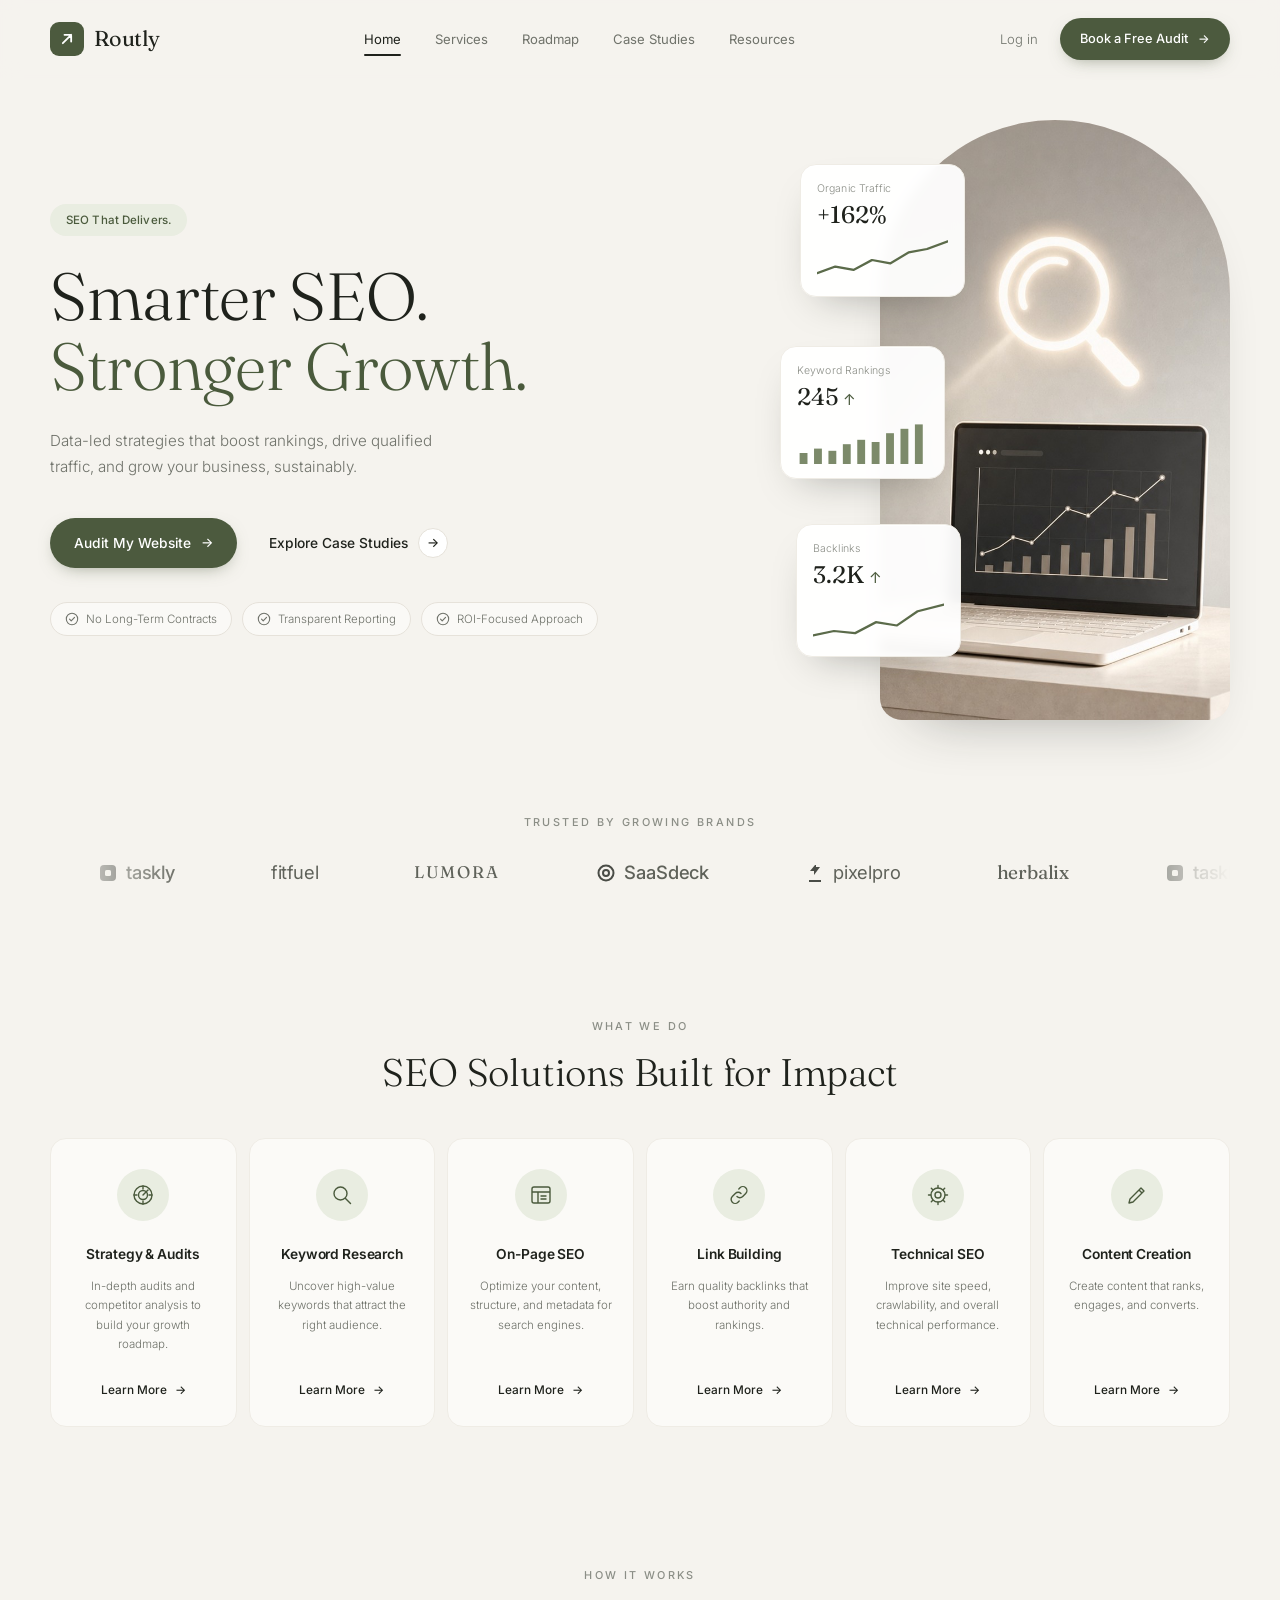
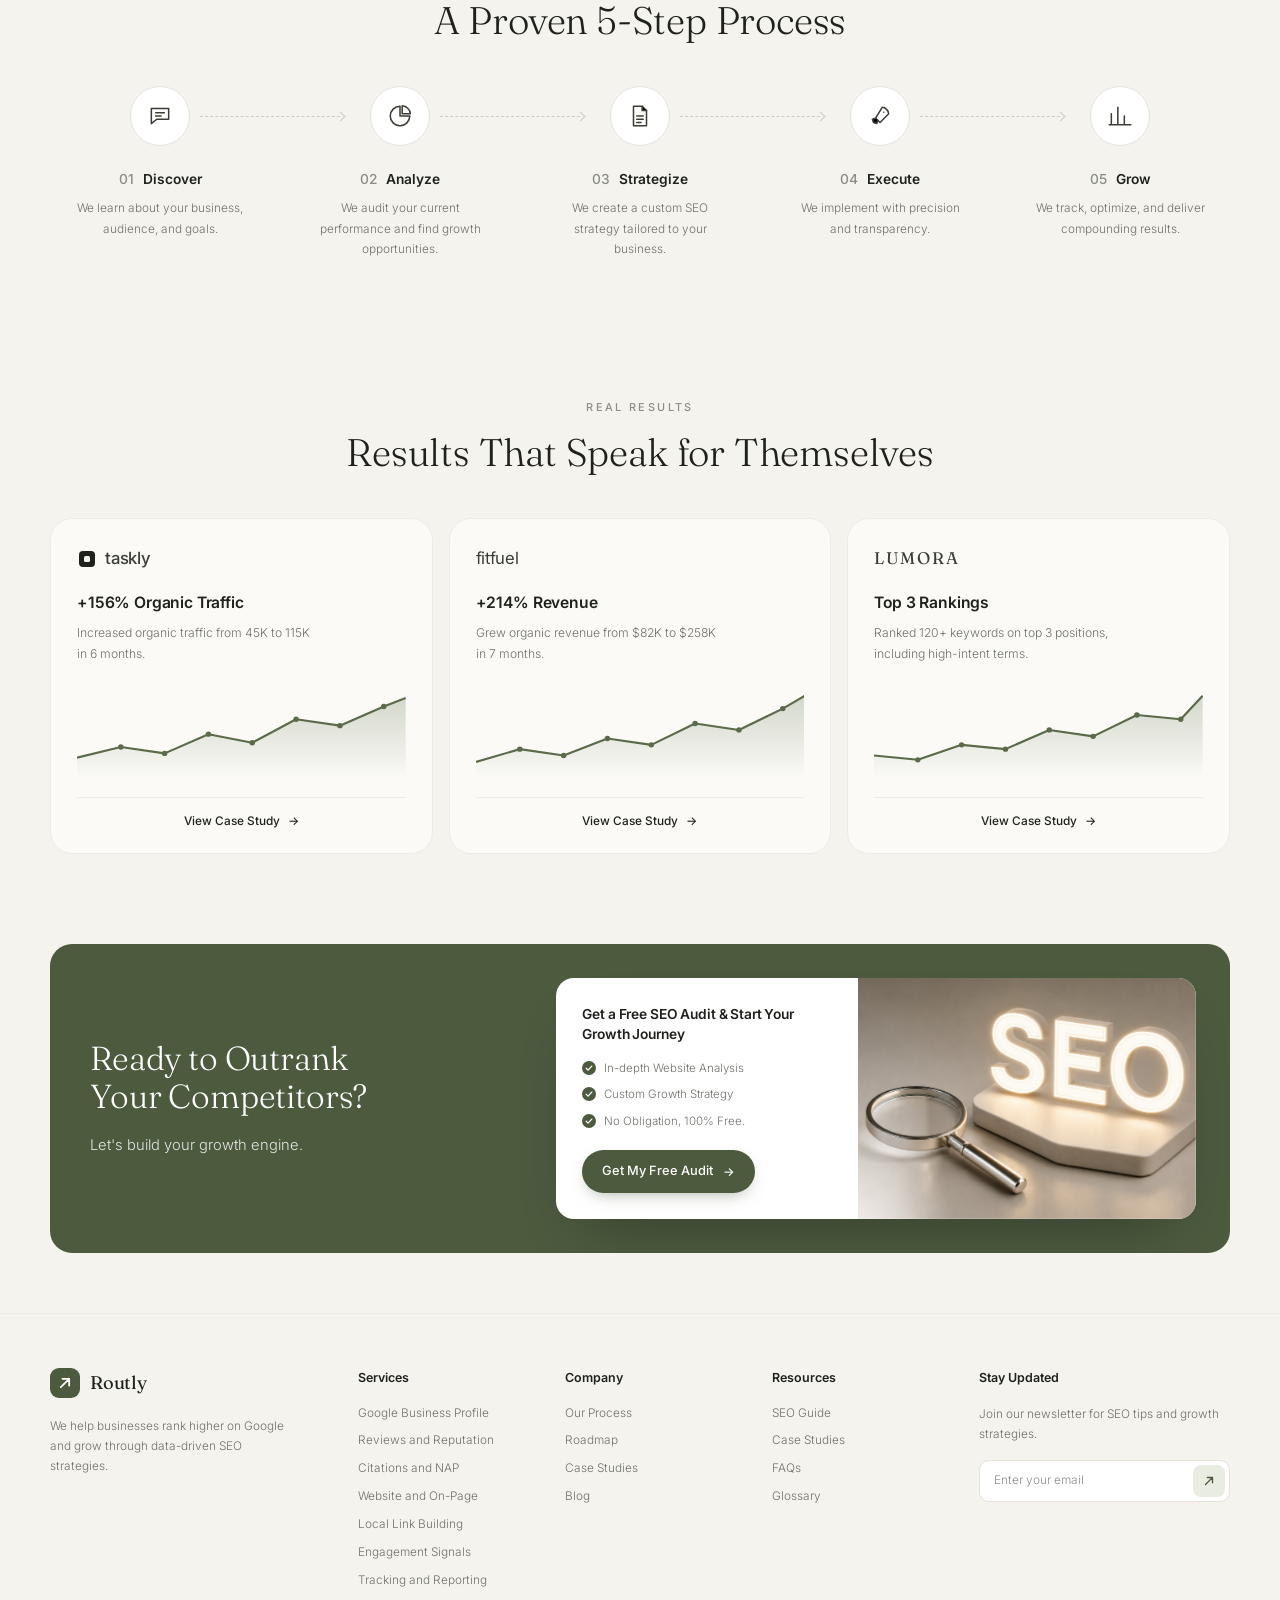
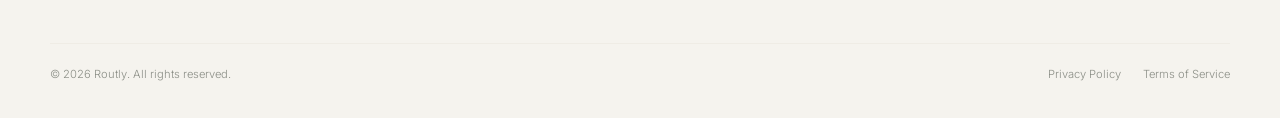
==== index.html @ 5598dac2 "Add roadmap page, rebuild services offer section, add animations - New roadmap.html: five-phase grow" ====
<!DOCTYPE html>
<html lang="en">
<head>
  <meta charset="UTF-8" />
  <meta name="viewport" content="width=device-width, initial-scale=1.0" />
  <title>Routly | Smarter SEO. Stronger Growth.</title>
  <meta name="description" content="Routly is a data-led SEO agency. We boost rankings, drive qualified traffic, and grow your business sustainably." />
  <link rel="preconnect" href="https://fonts.googleapis.com" />
  <link rel="preconnect" href="https://fonts.gstatic.com" crossorigin />
  <link href="https://fonts.googleapis.com/css2?family=Fraunces:opsz,wght@9..144,300;9..144,400;9..144,500&family=Inter:wght@300;400;500;600&display=swap" rel="stylesheet" />
  <link rel="stylesheet" href="styles.css?v=7" />
</head>
<body>

  <!-- ===================== NAV ===================== -->
  <header class="nav">
    <div class="container nav-inner">
      <a href="#top" class="brand" aria-label="Routly home">
        <span class="brand-mark">
          <svg viewBox="0 0 24 24" fill="none" aria-hidden="true">
            <path d="M7 17 17 7M9 7h8v8" stroke="currentColor" stroke-width="2.2" stroke-linecap="round" stroke-linejoin="round"/>
          </svg>
        </span>
        <span class="brand-name">Routly</span>
      </a>

      <nav class="nav-links" aria-label="Primary">
        <a href="#top" class="active" aria-current="page">Home</a>
        <a href="services.html">Services</a>
        <a href="roadmap.html">Roadmap</a>
        <a href="#results">Case Studies</a>
        <a href="#resources">Resources</a>
      </nav>

      <div class="nav-actions">
        <a href="#login" class="nav-login">Log in</a>
        <a href="#audit" class="btn btn-primary btn-sm">Book a Free Audit <span class="arrow">→</span></a>
      </div>
    </div>
  </header>

  <main id="top">

    <!-- ===================== HERO ===================== -->
    <section class="hero">
      <div class="container hero-grid">
        <div class="hero-copy">
          <span class="pill">SEO That Delivers.</span>
          <h1>Smarter SEO.<br /><em>Stronger Growth.</em></h1>
          <p class="lede">Data-led strategies that boost rankings, drive qualified traffic, and grow your business, sustainably.</p>

          <div class="hero-ctas">
            <a href="#audit" class="btn btn-primary">Audit My Website <span class="arrow">→</span></a>
            <a href="#results" class="btn btn-ghost">Explore Case Studies <span class="circle-arrow">→</span></a>
          </div>

          <ul class="trust-chips">
            <li><svg viewBox="0 0 16 16" aria-hidden="true"><circle cx="8" cy="8" r="6.5" fill="none" stroke="currentColor" stroke-width="1.2"/><path d="m5.2 8.2 1.9 1.9 3.8-4" fill="none" stroke="currentColor" stroke-width="1.3" stroke-linecap="round" stroke-linejoin="round"/></svg>No Long-Term Contracts</li>
            <li><svg viewBox="0 0 16 16" aria-hidden="true"><circle cx="8" cy="8" r="6.5" fill="none" stroke="currentColor" stroke-width="1.2"/><path d="m5.2 8.2 1.9 1.9 3.8-4" fill="none" stroke="currentColor" stroke-width="1.3" stroke-linecap="round" stroke-linejoin="round"/></svg>Transparent Reporting</li>
            <li><svg viewBox="0 0 16 16" aria-hidden="true"><circle cx="8" cy="8" r="6.5" fill="none" stroke="currentColor" stroke-width="1.2"/><path d="m5.2 8.2 1.9 1.9 3.8-4" fill="none" stroke="currentColor" stroke-width="1.3" stroke-linecap="round" stroke-linejoin="round"/></svg>ROI-Focused Approach</li>
          </ul>
        </div>

        <div class="hero-visual">
         <div class="hero-stage">
          <div class="hero-arch">
            <img src="assets/hero.jpg" alt="Laptop showing a rising growth chart under a glowing search icon" />
          </div>

          <div class="stat-card stat-1">
            <span class="stat-label">Organic Traffic</span>
            <span class="stat-value"><span class="count" data-to="162" data-prefix="+" data-suffix="%">+162%</span></span>
            <svg class="stat-chart" viewBox="0 0 100 40" preserveAspectRatio="none" aria-hidden="true">
              <polyline pathLength="1" points="0,32 14,26 28,29 42,20 56,23 70,13 84,10 100,3" fill="none" stroke="#5B6B4A" stroke-width="2" stroke-linejoin="round" stroke-linecap="round"/>
            </svg>
          </div>

          <div class="stat-card stat-2">
            <span class="stat-label">Keyword Rankings</span>
            <span class="stat-value"><span class="count" data-to="245">245</span> <span class="up">↑</span></span>
            <svg class="stat-chart bars" viewBox="0 0 100 40" preserveAspectRatio="none" aria-hidden="true">
              <g fill="#7C8A6A">
                <rect x="2"  y="30" width="6" height="10"/>
                <rect x="13" y="26" width="6" height="14"/>
                <rect x="24" y="28" width="6" height="12"/>
                <rect x="35" y="22" width="6" height="18"/>
                <rect x="46" y="18" width="6" height="22"/>
                <rect x="57" y="20" width="6" height="20"/>
                <rect x="68" y="12" width="6" height="28"/>
                <rect x="79" y="8"  width="6" height="32"/>
                <rect x="90" y="4"  width="6" height="36"/>
              </g>
            </svg>
          </div>

          <div class="stat-card stat-3">
            <span class="stat-label">Backlinks</span>
            <span class="stat-value"><span class="count" data-to="3.2" data-decimals="1" data-suffix="K">3.2K</span> <span class="up">↑</span></span>
            <svg class="stat-chart" viewBox="0 0 100 40" preserveAspectRatio="none" aria-hidden="true">
              <polyline pathLength="1" points="0,34 16,30 32,32 48,22 64,25 80,12 100,6" fill="none" stroke="#5B6B4A" stroke-width="2" stroke-linejoin="round" stroke-linecap="round"/>
            </svg>
          </div>
         </div>
        </div>
      </div>
    </section>

    <!-- ===================== LOGOS ===================== -->
    <section class="logos" aria-label="Trusted by growing brands">
      <div class="container">
        <p class="eyebrow">Trusted by growing brands</p>
        <div class="logo-marquee">
          <div class="logo-track">
            <ul class="logo-row">
          <li class="logo taskly"><span class="logo-icon"><svg viewBox="0 0 20 20" aria-hidden="true"><rect x="2" y="2" width="16" height="16" rx="4" fill="currentColor"/><rect x="7" y="7" width="6" height="6" rx="1.5" fill="#F5F3EE"/></svg></span>taskly</li>
          <li class="logo fitfuel">fitfuel</li>
          <li class="logo lumora">LUMORA</li>
          <li class="logo saasdeck"><span class="logo-icon"><svg viewBox="0 0 20 20" aria-hidden="true"><circle cx="10" cy="10" r="7.5" fill="none" stroke="currentColor" stroke-width="2"/><circle cx="10" cy="10" r="3" fill="none" stroke="currentColor" stroke-width="2"/></svg></span>SaaSdeck</li>
          <li class="logo pixelpro"><span class="logo-icon"><svg viewBox="0 0 20 20" aria-hidden="true"><path d="M10 2 5 8h4v4l6-8h-4V2z" fill="currentColor"/><path d="M4 18h12" stroke="currentColor" stroke-width="2"/></svg></span>pixelpro</li>
          <li class="logo herbalix">herbalix</li>
            </ul>
            <ul class="logo-row" aria-hidden="true">
          <li class="logo taskly"><span class="logo-icon"><svg viewBox="0 0 20 20" aria-hidden="true"><rect x="2" y="2" width="16" height="16" rx="4" fill="currentColor"/><rect x="7" y="7" width="6" height="6" rx="1.5" fill="#F5F3EE"/></svg></span>taskly</li>
          <li class="logo fitfuel">fitfuel</li>
          <li class="logo lumora">LUMORA</li>
          <li class="logo saasdeck"><span class="logo-icon"><svg viewBox="0 0 20 20" aria-hidden="true"><circle cx="10" cy="10" r="7.5" fill="none" stroke="currentColor" stroke-width="2"/><circle cx="10" cy="10" r="3" fill="none" stroke="currentColor" stroke-width="2"/></svg></span>SaaSdeck</li>
          <li class="logo pixelpro"><span class="logo-icon"><svg viewBox="0 0 20 20" aria-hidden="true"><path d="M10 2 5 8h4v4l6-8h-4V2z" fill="currentColor"/><path d="M4 18h12" stroke="currentColor" stroke-width="2"/></svg></span>pixelpro</li>
          <li class="logo herbalix">herbalix</li>
            </ul>
          </div>
        </div>
      </div>
    </section>

    <!-- ===================== SERVICES ===================== -->
    <section class="services" id="services">
      <div class="container">
        <p class="eyebrow">What we do</p>
        <h2>SEO Solutions Built for Impact</h2>

        <div class="service-grid">
          <article class="service-card">
            <span class="icon-circle"><svg viewBox="0 0 24 24" aria-hidden="true"><circle cx="12" cy="12" r="9" fill="none" stroke="currentColor" stroke-width="1.4"/><circle cx="12" cy="12" r="4.5" fill="none" stroke="currentColor" stroke-width="1.4"/><path d="M12 3v3M12 18v3M3 12h3M18 12h3" stroke="currentColor" stroke-width="1.4" stroke-linecap="round"/><path d="m12 12 5-5" stroke="currentColor" stroke-width="1.4" stroke-linecap="round"/></svg></span>
            <h3>Strategy &amp; Audits</h3>
            <p>In-depth audits and competitor analysis to build your growth roadmap.</p>
            <a href="services.html#tracking-reporting" class="learn">Learn More <span class="arrow">→</span></a>
          </article>

          <article class="service-card">
            <span class="icon-circle"><svg viewBox="0 0 24 24" aria-hidden="true"><circle cx="10.5" cy="10.5" r="6.5" fill="none" stroke="currentColor" stroke-width="1.4"/><path d="m15.5 15.5 5 5" stroke="currentColor" stroke-width="1.4" stroke-linecap="round"/></svg></span>
            <h3>Keyword Research</h3>
            <p>Uncover high-value keywords that attract the right audience.</p>
            <a href="services.html#website" class="learn">Learn More <span class="arrow">→</span></a>
          </article>

          <article class="service-card">
            <span class="icon-circle"><svg viewBox="0 0 24 24" aria-hidden="true"><rect x="3" y="4" width="18" height="16" rx="2" fill="none" stroke="currentColor" stroke-width="1.4"/><path d="M3 9h18M9 9v11" stroke="currentColor" stroke-width="1.4"/><path d="M12 13h5M12 16h5" stroke="currentColor" stroke-width="1.4" stroke-linecap="round"/></svg></span>
            <h3>On-Page SEO</h3>
            <p>Optimize your content, structure, and metadata for search engines.</p>
            <a href="services.html#website" class="learn">Learn More <span class="arrow">→</span></a>
          </article>

          <article class="service-card">
            <span class="icon-circle"><svg viewBox="0 0 24 24" aria-hidden="true"><path d="M10 13.5a4 4 0 0 0 5.7 0l3-3a4 4 0 0 0-5.7-5.7l-1.2 1.2" fill="none" stroke="currentColor" stroke-width="1.4" stroke-linecap="round"/><path d="M14 10.5a4 4 0 0 0-5.7 0l-3 3a4 4 0 0 0 5.7 5.7l1.2-1.2" fill="none" stroke="currentColor" stroke-width="1.4" stroke-linecap="round"/></svg></span>
            <h3>Link Building</h3>
            <p>Earn quality backlinks that boost authority and rankings.</p>
            <a href="services.html#local-links" class="learn">Learn More <span class="arrow">→</span></a>
          </article>

          <article class="service-card">
            <span class="icon-circle"><svg viewBox="0 0 24 24" aria-hidden="true"><circle cx="12" cy="12" r="3" fill="none" stroke="currentColor" stroke-width="1.4"/><path d="M12 2.5v2.2M12 19.3v2.2M2.5 12h2.2M19.3 12h2.2M5.3 5.3l1.5 1.5M17.2 17.2l1.5 1.5M5.3 18.7l1.5-1.5M17.2 6.8l1.5-1.5" stroke="currentColor" stroke-width="1.4" stroke-linecap="round"/><circle cx="12" cy="12" r="7" fill="none" stroke="currentColor" stroke-width="1.4"/></svg></span>
            <h3>Technical SEO</h3>
            <p>Improve site speed, crawlability, and overall technical performance.</p>
            <a href="services.html#website" class="learn">Learn More <span class="arrow">→</span></a>
          </article>

          <article class="service-card">
            <span class="icon-circle"><svg viewBox="0 0 24 24" aria-hidden="true"><path d="m4 20 4-1 11-11-3-3L5 16l-1 4z" fill="none" stroke="currentColor" stroke-width="1.4" stroke-linejoin="round"/><path d="m14 7 3 3" stroke="currentColor" stroke-width="1.4"/></svg></span>
            <h3>Content Creation</h3>
            <p>Create content that ranks, engages, and converts.</p>
            <a href="services.html#website" class="learn">Learn More <span class="arrow">→</span></a>
          </article>
        </div>
      </div>
    </section>

    <!-- ===================== PROCESS ===================== -->
    <section class="process" id="process">
      <div class="container">
        <p class="eyebrow">How it works</p>
        <h2>A Proven 5-Step Process</h2>

        <ol class="steps">
          <li class="step">
            <span class="step-icon"><svg viewBox="0 0 24 24" aria-hidden="true"><path d="M4 5h16v10H9l-5 4V5z" fill="none" stroke="currentColor" stroke-width="1.4" stroke-linejoin="round"/><path d="M8 9h8M8 12h5" stroke="currentColor" stroke-width="1.4" stroke-linecap="round"/></svg></span>
            <span class="step-title"><span class="num">01</span> Discover</span>
            <p>We learn about your business, audience, and goals.</p>
          </li>
          <li class="step">
            <span class="step-icon"><svg viewBox="0 0 24 24" aria-hidden="true"><path d="M12 3a9 9 0 1 0 9 9h-9V3z" fill="none" stroke="currentColor" stroke-width="1.4" stroke-linejoin="round"/><path d="M14 2.5a8 8 0 0 1 7.5 7.5H14V2.5z" fill="none" stroke="currentColor" stroke-width="1.4" stroke-linejoin="round"/></svg></span>
            <span class="step-title"><span class="num">02</span> Analyze</span>
            <p>We audit your current performance and find growth opportunities.</p>
          </li>
          <li class="step">
            <span class="step-icon"><svg viewBox="0 0 24 24" aria-hidden="true"><path d="M6 3h8l4 4v14H6V3z" fill="none" stroke="currentColor" stroke-width="1.4" stroke-linejoin="round"/><path d="M14 3v4h4M9 12h6M9 15h6M9 18h4" stroke="currentColor" stroke-width="1.4" stroke-linecap="round"/></svg></span>
            <span class="step-title"><span class="num">03</span> Strategize</span>
            <p>We create a custom SEO strategy tailored to your business.</p>
          </li>
          <li class="step">
            <span class="step-icon"><svg viewBox="0 0 24 24" aria-hidden="true"><path d="M14 4c3 0 6 3 6 6l-8 8-4-4 6-10z" fill="none" stroke="currentColor" stroke-width="1.4" stroke-linejoin="round"/><path d="M8 14 5 15l1 3 3 1 1-3M15.5 8.5h.01" stroke="currentColor" stroke-width="1.4" stroke-linecap="round" stroke-linejoin="round"/></svg></span>
            <span class="step-title"><span class="num">04</span> Execute</span>
            <p>We implement with precision and transparency.</p>
          </li>
          <li class="step">
            <span class="step-icon"><svg viewBox="0 0 24 24" aria-hidden="true"><path d="M4 20V10M10 20V4M16 20v-8M22 20H2" stroke="currentColor" stroke-width="1.4" stroke-linecap="round"/></svg></span>
            <span class="step-title"><span class="num">05</span> Grow</span>
            <p>We track, optimize, and deliver compounding results.</p>
          </li>
        </ol>
      </div>
    </section>

    <!-- ===================== RESULTS ===================== -->
    <section class="results" id="results">
      <div class="container">
        <p class="eyebrow">Real results</p>
        <h2>Results That Speak for Themselves</h2>

        <div class="result-grid">
          <article class="result-card">
            <div class="result-brand logo taskly"><span class="logo-icon"><svg viewBox="0 0 20 20" aria-hidden="true"><rect x="2" y="2" width="16" height="16" rx="4" fill="currentColor"/><rect x="7" y="7" width="6" height="6" rx="1.5" fill="#F5F3EE"/></svg></span>taskly</div>
            <h3>+156% Organic Traffic</h3>
            <p>Increased organic traffic from 45K to 115K in 6 months.</p>
            <svg class="result-chart" viewBox="0 0 300 90" preserveAspectRatio="none" aria-hidden="true">
              <defs><linearGradient id="g1" x1="0" y1="0" x2="0" y2="1"><stop offset="0" stop-color="#8A9878" stop-opacity=".35"/><stop offset="1" stop-color="#8A9878" stop-opacity="0"/></linearGradient></defs>
              <path d="M0 70 40 60 80 66 120 48 160 56 200 34 240 40 280 22 300 14 V90 H0Z" fill="url(#g1)"/>
              <polyline points="0,70 40,60 80,66 120,48 160,56 200,34 240,40 280,22 300,14" fill="none" stroke="#5B6B4A" stroke-width="2" stroke-linejoin="round"/>
              <g fill="#5B6B4A"><circle cx="40" cy="60" r="2.5"/><circle cx="80" cy="66" r="2.5"/><circle cx="120" cy="48" r="2.5"/><circle cx="160" cy="56" r="2.5"/><circle cx="200" cy="34" r="2.5"/><circle cx="240" cy="40" r="2.5"/><circle cx="280" cy="22" r="2.5"/></g>
            </svg>
            <a href="#results" class="learn">View Case Study <span class="arrow">→</span></a>
          </article>

          <article class="result-card">
            <div class="result-brand logo fitfuel">fitfuel</div>
            <h3>+214% Revenue</h3>
            <p>Grew organic revenue from $82K to $258K in 7 months.</p>
            <svg class="result-chart" viewBox="0 0 300 90" preserveAspectRatio="none" aria-hidden="true">
              <defs><linearGradient id="g2" x1="0" y1="0" x2="0" y2="1"><stop offset="0" stop-color="#8A9878" stop-opacity=".35"/><stop offset="1" stop-color="#8A9878" stop-opacity="0"/></linearGradient></defs>
              <path d="M0 74 40 62 80 68 120 52 160 58 200 38 240 44 280 24 300 12 V90 H0Z" fill="url(#g2)"/>
              <polyline points="0,74 40,62 80,68 120,52 160,58 200,38 240,44 280,24 300,12" fill="none" stroke="#5B6B4A" stroke-width="2" stroke-linejoin="round"/>
              <g fill="#5B6B4A"><circle cx="40" cy="62" r="2.5"/><circle cx="80" cy="68" r="2.5"/><circle cx="120" cy="52" r="2.5"/><circle cx="160" cy="58" r="2.5"/><circle cx="200" cy="38" r="2.5"/><circle cx="240" cy="44" r="2.5"/><circle cx="280" cy="24" r="2.5"/></g>
            </svg>
            <a href="#results" class="learn">View Case Study <span class="arrow">→</span></a>
          </article>

          <article class="result-card">
            <div class="result-brand logo lumora">LUMORA</div>
            <h3>Top 3 Rankings</h3>
            <p>Ranked 120+ keywords on top 3 positions, including high-intent terms.</p>
            <svg class="result-chart" viewBox="0 0 300 90" preserveAspectRatio="none" aria-hidden="true">
              <defs><linearGradient id="g3" x1="0" y1="0" x2="0" y2="1"><stop offset="0" stop-color="#8A9878" stop-opacity=".35"/><stop offset="1" stop-color="#8A9878" stop-opacity="0"/></linearGradient></defs>
              <path d="M0 68 40 72 80 58 120 62 160 44 200 50 240 30 280 34 300 12 V90 H0Z" fill="url(#g3)"/>
              <polyline points="0,68 40,72 80,58 120,62 160,44 200,50 240,30 280,34 300,12" fill="none" stroke="#5B6B4A" stroke-width="2" stroke-linejoin="round"/>
              <g fill="#5B6B4A"><circle cx="40" cy="72" r="2.5"/><circle cx="80" cy="58" r="2.5"/><circle cx="120" cy="62" r="2.5"/><circle cx="160" cy="44" r="2.5"/><circle cx="200" cy="50" r="2.5"/><circle cx="240" cy="30" r="2.5"/><circle cx="280" cy="34" r="2.5"/></g>
            </svg>
            <a href="#results" class="learn">View Case Study <span class="arrow">→</span></a>
          </article>
        </div>
      </div>
    </section>

    <!-- ===================== CTA ===================== -->
    <section class="cta" id="audit">
      <div class="container">
        <div class="cta-banner">
          <div class="cta-copy">
            <h2>Ready to Outrank<br />Your Competitors?</h2>
            <p>Let's build your growth engine.</p>
          </div>

          <div class="cta-card">
            <div class="cta-card-body">
              <h3>Get a Free SEO Audit &amp; Start Your Growth Journey</h3>
              <ul class="cta-checks">
                <li><svg viewBox="0 0 16 16" aria-hidden="true"><circle cx="8" cy="8" r="8" fill="#4C5A3E"/><path d="m4.8 8.3 2.1 2.1 4.3-4.6" fill="none" stroke="#fff" stroke-width="1.5" stroke-linecap="round" stroke-linejoin="round"/></svg>In-depth Website Analysis</li>
                <li><svg viewBox="0 0 16 16" aria-hidden="true"><circle cx="8" cy="8" r="8" fill="#4C5A3E"/><path d="m4.8 8.3 2.1 2.1 4.3-4.6" fill="none" stroke="#fff" stroke-width="1.5" stroke-linecap="round" stroke-linejoin="round"/></svg>Custom Growth Strategy</li>
                <li><svg viewBox="0 0 16 16" aria-hidden="true"><circle cx="8" cy="8" r="8" fill="#4C5A3E"/><path d="m4.8 8.3 2.1 2.1 4.3-4.6" fill="none" stroke="#fff" stroke-width="1.5" stroke-linecap="round" stroke-linejoin="round"/></svg>No Obligation, 100% Free.</li>
              </ul>
              <a href="mailto:hello@routly.online?subject=Free%20SEO%20audit%20request" class="btn btn-primary btn-sm">Get My Free Audit <span class="arrow">→</span></a>
            </div>
            <div class="cta-card-img">
              <img src="assets/cta-seo.jpg" alt="Glowing SEO letters beside a magnifying glass" />
            </div>
          </div>
        </div>
      </div>
    </section>
  </main>

  <!-- ===================== FOOTER ===================== -->
  <footer class="footer">
    <div class="container footer-grid">
      <div class="footer-brand">
        <a href="#top" class="brand">
          <span class="brand-mark">
            <svg viewBox="0 0 24 24" fill="none" aria-hidden="true"><path d="M7 17 17 7M9 7h8v8" stroke="currentColor" stroke-width="2.2" stroke-linecap="round" stroke-linejoin="round"/></svg>
          </span>
          <span class="brand-name">Routly</span>
        </a>
        <p>We help businesses rank higher on Google and grow through data-driven SEO strategies.</p>
      </div>

      <div class="footer-col">
        <h4>Services</h4>
        <a href="services.html#google-business-profile">Google Business Profile</a>
        <a href="services.html#reviews">Reviews and Reputation</a>
        <a href="services.html#citations-nap">Citations and NAP</a>
        <a href="services.html#website">Website and On-Page</a>
        <a href="services.html#local-links">Local Link Building</a>
        <a href="services.html#engagement">Engagement Signals</a>
        <a href="services.html#tracking-reporting">Tracking and Reporting</a>
      </div>

      <div class="footer-col">
        <h4>Company</h4>
        <a href="#process">Our Process</a>
        <a href="roadmap.html">Roadmap</a>
        <a href="#results">Case Studies</a>
        <a href="#resources">Blog</a>
      </div>

      <div class="footer-col" id="resources">
        <h4>Resources</h4>
        <a href="#resources">SEO Guide</a>
        <a href="#results">Case Studies</a>
        <a href="#resources">FAQs</a>
        <a href="#resources">Glossary</a>
      </div>

      <div class="footer-col footer-news">
        <h4>Stay Updated</h4>
        <p>Join our newsletter for SEO tips and growth strategies.</p>
        <form class="news-form" action="#" onsubmit="event.preventDefault();">
          <input type="email" placeholder="Enter your email" aria-label="Email address" required />
          <button type="submit" aria-label="Subscribe">
            <svg viewBox="0 0 16 16" aria-hidden="true"><path d="M4 12 12 4M6 4h6v6" fill="none" stroke="currentColor" stroke-width="1.5" stroke-linecap="round" stroke-linejoin="round"/></svg>
          </button>
        </form>
      </div>
    </div>

    <div class="container footer-bottom">
      <span>© 2026 Routly. All rights reserved.</span>
      <span class="footer-legal"><a href="#">Privacy Policy</a><a href="#">Terms of Service</a></span>
    </div>
  </footer>

  <script>
    (function () {
      var root = document.documentElement;
      root.classList.add('js');
      var reduce = window.matchMedia('(prefers-reduced-motion: reduce)').matches;
      var nodes = document.querySelectorAll('.stat-card .count');
      if (!nodes.length || reduce) return;
      function ease(t) { return 1 - Math.pow(1 - t, 3); }
      Array.prototype.forEach.call(nodes, function (el, i) {
        var to = parseFloat(el.getAttribute('data-to'));
        var dec = parseInt(el.getAttribute('data-decimals') || '0', 10);
        var pre = el.getAttribute('data-prefix') || '';
        var suf = el.getAttribute('data-suffix') || '';
        var dur = 1400, delay = 350 + i * 220, start = null;
        el.textContent = pre + (0).toFixed(dec) + suf;
        function tick(ts) {
          if (start === null) start = ts;
          var p = Math.min(1, (ts - start) / dur);
          el.textContent = pre + (to * ease(p)).toFixed(dec) + suf;
          if (p < 1) requestAnimationFrame(tick);
        }
        setTimeout(function () { requestAnimationFrame(tick); }, delay);
      });
    })();
  </script>
</body>
</html>
---- styles.css ----
/* =========================================================
   Routly SEO landing — styles
   Palette: cream / olive / sage / near-black
   ========================================================= */

:root {
  --bg: #F5F3EE;
  --bg-2: #FAF9F6;
  --card: #FBFAF7;
  --line: #E6E2DA;
  --line-2: #EFECE5;
  --ink: #1F221C;
  --ink-2: #3A3E35;
  --muted: #6F726A;
  --muted-2: #8B8E86;
  --olive: #4C5A3E;
  --olive-dark: #3F4C33;
  --olive-text: #4A5A3C;
  --sage: #E9EDE1;
  --sage-2: #DFE5D3;
  --white: #FFFFFF;

  --serif: "Fraunces", "Iowan Old Style", Georgia, serif;
  --sans: "Inter", -apple-system, BlinkMacSystemFont, "Segoe UI", Helvetica, Arial, sans-serif;

  --radius-lg: 22px;
  --radius-md: 16px;
  --radius-sm: 12px;
  --container: 1180px;
}

* { box-sizing: border-box; margin: 0; padding: 0; }
html { scroll-behavior: smooth; -webkit-text-size-adjust: 100%; }
body {
  font-family: var(--sans);
  font-weight: 300;
  color: var(--ink);
  background: var(--bg);
  line-height: 1.6;
  -webkit-font-smoothing: antialiased;
}
img, svg { display: block; max-width: 100%; }
a { color: inherit; text-decoration: none; }
ul, ol { list-style: none; }
button, input { font: inherit; }

.container {
  width: min(var(--container), calc(100% - 48px));
  margin: 0 auto;
}

/* ---------- type ---------- */
h1, h2, h3 { font-weight: 400; letter-spacing: -0.005em; }
h1 {
  font-family: var(--serif);
  font-weight: 300;
  font-size: clamp(2.6rem, 5.2vw, 4.25rem);
  line-height: 1.05;
  color: var(--ink);
}
h1 em { font-style: normal; color: var(--olive-text); }
h2 {
  font-family: var(--serif);
  font-weight: 300;
  font-size: clamp(1.9rem, 3vw, 2.5rem);
  line-height: 1.15;
  text-align: center;
  color: var(--ink);
}
h3 { font-size: 0.98rem; font-weight: 600; letter-spacing: -0.01em; }
p { color: var(--muted); }

.eyebrow {
  font-size: 0.68rem;
  font-weight: 500;
  letter-spacing: 0.22em;
  text-transform: uppercase;
  color: var(--muted-2);
  text-align: center;
  margin-bottom: 14px;
}

/* ---------- buttons ---------- */
.btn {
  display: inline-flex;
  align-items: center;
  gap: 10px;
  padding: 14px 24px;
  border-radius: 999px;
  font-size: 0.86rem;
  font-weight: 500;
  white-space: nowrap;
  transition: background .18s ease, transform .18s ease, box-shadow .18s ease;
}
.btn .arrow { font-size: 0.95em; transition: transform .18s ease; }
.btn:hover .arrow { transform: translateX(3px); }
.btn-primary { background: var(--olive); color: var(--white); box-shadow: 0 6px 18px -8px rgba(76,90,62,.6); }
.btn-primary:hover { background: var(--olive-dark); }
.btn-sm { padding: 11px 20px; font-size: 0.8rem; }
.btn-ghost { background: transparent; color: var(--ink); padding-left: 10px; padding-right: 10px; }
.circle-arrow {
  display: inline-grid; place-items: center;
  width: 30px; height: 30px; border-radius: 50%;
  border: 1px solid var(--line); background: var(--white);
  font-size: .8rem; color: var(--ink);
  transition: transform .18s ease, border-color .18s ease;
}
.btn-ghost:hover .circle-arrow { transform: translateX(3px); border-color: var(--olive); }

/* ---------- nav ---------- */
.nav {
  position: sticky; top: 0; z-index: 50;
  background: rgba(245,243,238,.86);
  backdrop-filter: blur(10px);
  -webkit-backdrop-filter: blur(10px);
}
.nav-inner {
  display: flex; align-items: center; justify-content: space-between;
  height: 78px;
}
.brand { display: inline-flex; align-items: center; gap: 10px; }
.brand-mark {
  width: 34px; height: 34px; border-radius: 9px;
  background: var(--olive); color: var(--white);
  display: grid; place-items: center;
}
.brand-mark svg { width: 20px; height: 20px; }
.brand-name { font-family: var(--serif); font-size: 1.35rem; font-weight: 400; color: var(--ink); letter-spacing: -0.01em; }
.nav-links { display: flex; gap: 34px; font-size: 0.82rem; font-weight: 400; color: var(--muted); }
.nav-links a { position: relative; padding: 6px 0; transition: color .15s ease; }
.nav-links a:hover, .nav-links a.active { color: var(--ink); }
.nav-links a.active::after {
  content: ""; position: absolute; left: 0; right: 0; bottom: 0;
  height: 1.5px; background: var(--ink); border-radius: 2px;
}
.nav-actions { display: flex; align-items: center; gap: 22px; }
.nav-login { font-size: 0.82rem; color: var(--muted); }
.nav-login:hover { color: var(--ink); }

/* ---------- hero ---------- */
.hero { padding: 42px 0 60px; }
.hero-grid {
  display: grid;
  grid-template-columns: 1.05fr 0.95fr;
  gap: 40px;
  align-items: center;
}
.pill {
  display: inline-block;
  padding: 7px 16px;
  border-radius: 999px;
  background: var(--sage);
  color: var(--olive-text);
  font-size: 0.72rem;
  font-weight: 500;
  letter-spacing: 0.01em;
  margin-bottom: 26px;
}
.hero-copy h1 { margin-bottom: 26px; }
.lede { max-width: 420px; font-size: 0.95rem; line-height: 1.7; margin-bottom: 34px; }
.hero-ctas { display: flex; align-items: center; gap: 22px; margin-bottom: 30px; }
.trust-chips { display: flex; flex-wrap: wrap; gap: 10px; }
.trust-chips li {
  display: inline-flex; align-items: center; gap: 7px;
  padding: 7px 14px;
  border: 1px solid var(--line);
  border-radius: 999px;
  font-size: 0.72rem;
  color: var(--muted);
  background: var(--bg-2);
}
.trust-chips svg { width: 14px; height: 14px; color: var(--muted); }

.hero-visual {
  display: flex;
  justify-content: flex-end;
}
.hero-stage {
  position: relative;
  width: 350px;
  margin-left: 90px;             /* room for overhanging stat cards */
}
.hero-arch {
  position: relative;
  width: 100%;
  height: 600px;
  border-radius: 175px 175px 22px 22px;
  overflow: hidden;
  background: #F0E7E0;   /* matches photo wall so any cap blends */
  box-shadow: 0 30px 60px -40px rgba(31,34,28,.45);
}
/* Photo placed by explicit scale/offset: photo's grey arch spans full
   container width (no cream strip), arch top flush, magnifier fully visible. */
.hero-arch img {
  position: absolute;
  width: 172.5%;   /* 1086px * 0.556 / 350px */
  max-width: none;
  height: auto;
  left: -68.3%;    /* -239px / 350px */
  top: -8.3%;      /* -50px / 600px */
}

.stat-card {
  position: absolute;
  width: 165px;
  padding: 16px 16px 14px;
  border-radius: var(--radius-md);
  background: rgba(255,255,255,.94);
  border: 1px solid var(--line-2);
  box-shadow: 0 18px 40px -20px rgba(31,34,28,.35), 0 1px 0 rgba(255,255,255,.7) inset;
  backdrop-filter: blur(6px);
  -webkit-backdrop-filter: blur(6px);
}
.stat-label { display: block; font-size: 0.66rem; color: var(--muted-2); margin-bottom: 4px; letter-spacing: .01em; }
.stat-value { display: block; font-family: var(--serif); font-size: 1.5rem; font-weight: 400; color: var(--ink); line-height: 1.1; margin-bottom: 10px; }
.stat-value .up { font-family: var(--sans); font-size: .95rem; color: var(--olive-text); }
.stat-chart { width: 100%; height: 44px; }
.stat-1 { left: -80px;  top: 44px; }
.stat-2 { left: -100px; top: 226px; }
.stat-3 { left: -84px;  top: 404px; }


/* ---------- hero stat animations ---------- */
.stat-card {
  opacity: 0;
  animation: card-in .8s cubic-bezier(.2,.7,.2,1) both, card-float 6s ease-in-out infinite;
}
.stat-1 { animation-delay: .15s, .95s; }
.stat-2 { animation-delay: .35s, 1.15s; animation-duration: .8s, 7s; }
.stat-3 { animation-delay: .55s, 1.35s; animation-duration: .8s, 6.5s; }
@keyframes card-in {
  from { opacity: 0; transform: translateY(18px) scale(.97); }
  to   { opacity: 1; transform: translateY(0) scale(1); }
}
@keyframes card-float {
  0%, 100% { transform: translateY(0); }
  50%      { transform: translateY(-6px); }
}
.stat-chart polyline {
  stroke-dasharray: 1;
  stroke-dashoffset: 1;
  animation: line-draw 1.4s cubic-bezier(.4,0,.2,1) forwards;
}
.stat-1 .stat-chart polyline { animation-delay: .55s; }
.stat-3 .stat-chart polyline { animation-delay: .95s; }
@keyframes line-draw { to { stroke-dashoffset: 0; } }
.stat-chart.bars rect {
  transform-box: fill-box;
  transform-origin: bottom;
  transform: scaleY(0);
  animation: bar-grow .7s cubic-bezier(.2,.7,.2,1) forwards;
}
.stat-chart.bars rect:nth-child(1) { animation-delay: .70s; }
.stat-chart.bars rect:nth-child(2) { animation-delay: .78s; }
.stat-chart.bars rect:nth-child(3) { animation-delay: .86s; }
.stat-chart.bars rect:nth-child(4) { animation-delay: .94s; }
.stat-chart.bars rect:nth-child(5) { animation-delay: 1.02s; }
.stat-chart.bars rect:nth-child(6) { animation-delay: 1.10s; }
.stat-chart.bars rect:nth-child(7) { animation-delay: 1.18s; }
.stat-chart.bars rect:nth-child(8) { animation-delay: 1.26s; }
.stat-chart.bars rect:nth-child(9) { animation-delay: 1.34s; }
@keyframes bar-grow { to { transform: scaleY(1); } }
.stat-value .count { font-variant-numeric: tabular-nums; }
@media (prefers-reduced-motion: reduce) {
  .stat-card { opacity: 1; animation: none; }
  .stat-chart polyline { stroke-dasharray: none; stroke-dashoffset: 0; animation: none; }
  .stat-chart.bars rect { transform: none; animation: none; }
}

/* ---------- logos ---------- */
.logos { padding: 34px 0 60px; }
.logos .eyebrow { margin-bottom: 26px; }
.logo-marquee {
  overflow: hidden;
  -webkit-mask-image: linear-gradient(90deg, transparent, #000 12%, #000 88%, transparent);
          mask-image: linear-gradient(90deg, transparent, #000 12%, #000 88%, transparent);
}
.logo-track {
  display: flex;
  width: max-content;
  animation: logo-scroll 28s linear infinite;
}
.logo-marquee:hover .logo-track { animation-play-state: paused; }
.logo-row {
  display: flex; align-items: center;
  gap: 0;
  flex-shrink: 0;
}
.logo-row li { padding: 0 48px; white-space: nowrap; }
/* left -> right: start shifted one full list to the left, slide back to 0 */
@keyframes logo-scroll {
  from { transform: translateX(-50%); }
  to   { transform: translateX(0); }
}
.logo {
  display: inline-flex; align-items: center; gap: 8px;
  font-size: 1.15rem; font-weight: 500; color: var(--ink-2);
  opacity: .8;
  letter-spacing: -0.01em;
}
.logo-icon { width: 20px; height: 20px; color: var(--ink); }
.logo-icon svg { width: 100%; height: 100%; }
.logo.fitfuel { font-family: var(--sans); font-weight: 400; letter-spacing: -0.02em; }
.logo.lumora { font-family: var(--serif); font-weight: 400; letter-spacing: 0.12em; font-size: 1.05rem; }
.logo.saasdeck { font-weight: 500; }
.logo.pixelpro { font-weight: 400; }
.logo.herbalix { font-family: var(--serif); font-weight: 400; font-size: 1.2rem; }

/* ---------- section spacing ---------- */
.services, .process, .results { padding: 70px 0; }
.services h2, .process h2, .results h2 { margin-bottom: 44px; }

/* ---------- services ---------- */
.service-grid {
  display: grid;
  grid-template-columns: repeat(6, 1fr);
  gap: 12px;
}
.service-card {
  background: var(--card);
  border: 1px solid var(--line-2);
  border-radius: var(--radius-md);
  padding: 30px 20px 26px;
  text-align: center;
  display: flex; flex-direction: column; align-items: center;
  transition: transform .2s ease, box-shadow .2s ease, border-color .2s ease;
}
.service-card:hover {
  transform: translateY(-3px);
  border-color: var(--sage-2);
  box-shadow: 0 24px 40px -30px rgba(31,34,28,.35);
}
.icon-circle {
  width: 52px; height: 52px; border-radius: 50%;
  background: var(--sage);
  color: var(--olive-text);
  display: grid; place-items: center;
  margin-bottom: 22px;
}
.icon-circle svg { width: 24px; height: 24px; }
.service-card h3 { margin-bottom: 12px; font-size: 0.86rem; }
.service-card p { font-size: 0.72rem; line-height: 1.7; margin-bottom: 26px; flex: 1; }
.learn {
  display: inline-flex; align-items: center; gap: 8px;
  font-size: 0.74rem; font-weight: 500; color: var(--ink);
}
.learn .arrow { transition: transform .18s ease; }
.learn:hover .arrow { transform: translateX(3px); }

/* ---------- process ---------- */
.steps {
  display: grid;
  grid-template-columns: repeat(5, 1fr);
  gap: 20px;
  position: relative;
  counter-reset: step;
}
.step { text-align: center; position: relative; }
.step-icon {
  width: 60px; height: 60px; border-radius: 50%;
  background: var(--white);
  border: 1px solid var(--line);
  color: var(--ink-2);
  display: grid; place-items: center;
  margin: 0 auto 22px;
  position: relative; z-index: 1;
}
.step-icon svg { width: 26px; height: 26px; }
.step:not(:last-child)::before {
  content: "";
  position: absolute;
  top: 30px; left: calc(50% + 40px); right: calc(-50% + 40px);
  border-top: 1.5px dashed #CFCBC2;
}
.step:not(:last-child)::after {
  content: "";
  position: absolute;
  top: 26.5px; right: calc(-50% + 36px);
  width: 6px; height: 6px;
  border-right: 1.5px solid #CFCBC2;
  border-top: 1.5px solid #CFCBC2;
  transform: rotate(45deg);
}
.step-title { display: block; font-size: 0.86rem; font-weight: 600; margin-bottom: 8px; color: var(--ink); }
.step-title .num { color: var(--muted-2); font-weight: 500; margin-right: 6px; }
.step p { font-size: 0.74rem; line-height: 1.7; max-width: 170px; margin: 0 auto; }

/* ---------- results ---------- */
.result-grid {
  display: grid;
  grid-template-columns: repeat(3, 1fr);
  gap: 16px;
}
.result-card {
  background: var(--card);
  border: 1px solid var(--line-2);
  border-radius: var(--radius-lg);
  padding: 26px 26px 22px;
  display: flex; flex-direction: column;
  transition: transform .2s ease, box-shadow .2s ease;
}
.result-card:hover { transform: translateY(-3px); box-shadow: 0 24px 40px -30px rgba(31,34,28,.35); }
.result-brand { font-size: 1.05rem; margin-bottom: 18px; opacity: 1; }
.result-card h3 { font-size: 0.98rem; margin-bottom: 8px; }
.result-card p { font-size: 0.76rem; line-height: 1.7; max-width: 240px; margin-bottom: 18px; }
.result-chart { width: 100%; height: 96px; margin-bottom: 18px; }
.result-card .learn { align-self: center; padding-top: 14px; border-top: 1px solid var(--line-2); width: 100%; justify-content: center; }

/* ---------- CTA ---------- */
.cta { padding: 20px 0 60px; }
.cta-banner {
  background: var(--olive);
  border-radius: var(--radius-lg);
  padding: 34px 34px 34px 40px;
  display: grid;
  grid-template-columns: 0.9fr 1.35fr;
  gap: 40px;
  align-items: center;
  color: var(--white);
  overflow: hidden;
}
.cta-copy h2 {
  text-align: left; color: var(--white);
  font-size: clamp(1.8rem, 2.6vw, 2.35rem);
  margin-bottom: 18px;
}
.cta-copy p { color: rgba(255,255,255,.85); font-size: 0.92rem; }
.cta-card {
  background: var(--white);
  border-radius: 18px;
  display: grid;
  grid-template-columns: 1fr 1.12fr;
  overflow: hidden;
  color: var(--ink);
  box-shadow: 0 30px 60px -30px rgba(0,0,0,.35);
}
.cta-card-body { padding: 26px 22px 26px 26px; }
.cta-card-body h3 { font-size: 0.86rem; margin-bottom: 14px; line-height: 1.5; }
.cta-checks { margin-bottom: 20px; }
.cta-checks li {
  display: flex; align-items: center; gap: 8px;
  font-size: 0.72rem; color: var(--muted);
  margin-bottom: 8px;
}
.cta-checks svg { width: 14px; height: 14px; flex: 0 0 14px; }
.cta-card-img { position: relative; min-height: 100%; }
.cta-card-img img { width: 100%; height: 100%; object-fit: cover; object-position: 84% 50%; position: absolute; inset: 0; }

/* ---------- footer ---------- */
.footer { padding: 54px 0 34px; border-top: 1px solid var(--line-2); }
.footer-grid {
  display: grid;
  grid-template-columns: 1.6fr 1fr 1fr 1fr 1.5fr;
  gap: 40px;
}
.footer-brand .brand { margin-bottom: 18px; }
.footer-brand .brand-mark { width: 30px; height: 30px; }
.footer-brand .brand-name { font-size: 1.15rem; }
.footer-brand p { font-size: 0.74rem; line-height: 1.7; max-width: 240px; margin-bottom: 20px; }
.socials { display: flex; gap: 10px; }
.socials a {
  width: 34px; height: 34px; border-radius: 50%;
  border: 1px solid var(--line);
  display: grid; place-items: center;
  color: var(--ink-2);
  transition: border-color .15s ease, background .15s ease;
}
.socials a:hover { border-color: var(--olive); background: var(--white); }
.socials svg { width: 16px; height: 16px; }
.footer-col h4 { font-size: 0.78rem; font-weight: 600; margin-bottom: 16px; color: var(--ink); }
.footer-col a { display: block; font-size: 0.74rem; color: var(--muted); margin-bottom: 9px; transition: color .15s ease; }
.footer-col a:hover { color: var(--ink); }
.footer-news p { font-size: 0.74rem; line-height: 1.7; margin-bottom: 16px; }
.news-form {
  display: flex; align-items: center;
  border: 1px solid var(--line);
  border-radius: 10px;
  background: var(--white);
  padding: 4px 4px 4px 14px;
}
.news-form input {
  flex: 1; min-width: 0; border: 0; outline: 0; background: transparent;
  font-size: 0.74rem; color: var(--ink);
}
.news-form input::placeholder { color: var(--muted-2); }
.news-form button {
  width: 32px; height: 32px; border-radius: 8px; border: 0;
  background: var(--sage); color: var(--olive-text);
  display: grid; place-items: center; cursor: pointer;
  transition: background .15s ease;
}
.news-form button:hover { background: var(--sage-2); }
.news-form button svg { width: 14px; height: 14px; }
.footer-bottom {
  display: flex; justify-content: space-between; align-items: center;
  margin-top: 44px; padding-top: 22px;
  border-top: 1px solid var(--line-2);
  font-size: 0.7rem; color: var(--muted-2);
}
.footer-legal { display: flex; gap: 22px; }
.footer-legal a:hover { color: var(--ink); }

/* ---------- anchor offset under sticky nav ---------- */
[id] { scroll-margin-top: 92px; }

/* ---------- services page ---------- */
/* hero */
.svc-hero { padding: 40px 0 60px; }
.svc-hero-grid {
  grid-template-columns: 1.05fr 0.95fr;
  grid-template-areas: "copy visual" "trust visual";
  align-items: center;
  row-gap: 26px;
}
.svc-hero .hero-copy { grid-area: copy; }
.svc-hero .hero-copy h1 { font-size: clamp(2.2rem, 5vw, 4rem); }
.svc-hero .hero-ctas { margin-bottom: 0; }
.svc-hero-visual {
  grid-area: visual;
  display: flex; justify-content: center; align-items: center;
  padding: 10px 0;
}
.svc-hero-visual picture { display: block; width: min(100%, 470px); }
.svc-hero-visual img { width: 100%; height: auto; }
/* ---------- services hero animation ---------- */
.svc-hero .hero-copy > * { opacity: 0; animation: rise-in .7s cubic-bezier(.2,.7,.2,1) forwards; }
.svc-hero .hero-copy > :nth-child(1) { animation-delay: .05s; }
.svc-hero .hero-copy > :nth-child(2) { animation-delay: .15s; }
.svc-hero .hero-copy > :nth-child(3) { animation-delay: .25s; }
.svc-hero .hero-copy > :nth-child(4) { animation-delay: .35s; }
.svc-hero .trust-bar { opacity: 0; animation: rise-in .7s cubic-bezier(.2,.7,.2,1) .5s forwards; }
.svc-hero-visual picture {
  opacity: 0;
  animation: visual-in .9s cubic-bezier(.2,.7,.2,1) .2s forwards, visual-float 7s ease-in-out 1.1s infinite;
}
.svc-hero-visual picture img { filter: drop-shadow(0 30px 40px rgba(31,34,28,.18)); }
@keyframes rise-in {
  from { opacity: 0; transform: translateY(14px); }
  to   { opacity: 1; transform: translateY(0); }
}
@keyframes visual-in {
  from { opacity: 0; transform: translateY(22px) scale(.97); }
  to   { opacity: 1; transform: translateY(0) scale(1); }
}
@keyframes visual-float {
  0%, 100% { transform: translateY(0); }
  50%      { transform: translateY(-8px); }
}
@media (prefers-reduced-motion: reduce) {
  .svc-hero .hero-copy > *, .svc-hero .trust-bar, .svc-hero-visual picture { opacity: 1; animation: none; }
}

.trust-bar {
  grid-area: trust;
  justify-self: start;
  display: inline-flex; flex-wrap: wrap; align-items: center;
  gap: 8px 22px;
  padding: 11px 20px;
  border: 1px solid var(--line);
  border-radius: 999px;
  background: var(--bg-2);
}
.trust-bar li {
  display: inline-flex; align-items: center; gap: 8px;
  font-size: 0.72rem; color: var(--muted); white-space: nowrap;
}
.trust-bar svg { width: 14px; height: 14px; color: var(--muted); }

/* offer cards */
.offer { padding: 40px 0 44px; }
.offer h2 em { font-style: italic; font-weight: 300; color: var(--olive-text); }
.offer-grid { grid-template-columns: repeat(4, 1fr); gap: 18px; }
.offer-card {
  position: relative;
  text-align: left; align-items: flex-start;
  padding: 22px 24px 24px;
  border-radius: 26px 16px 16px 16px;
  border: 1px solid rgba(76,90,62,.14);
  overflow: hidden;
  box-shadow: 0 14px 30px -26px rgba(31,34,28,.35);
}
.offer-card::after {
  content: ""; position: absolute; right: -1px; bottom: -1px;
  width: 38px; height: 38px;
  background: linear-gradient(to top left, var(--bg) 50%, transparent 50.5%);
  pointer-events: none;
}
.offer-card:hover { border-color: rgba(76,90,62,.28); }
.offer-tint-1 { background: linear-gradient(165deg, #F3F4EC 0%, #E7EBDC 100%); }
.offer-tint-2 { background: linear-gradient(165deg, #FBF7ED 0%, #F1EBDA 100%); }
.offer-tint-3 { background: linear-gradient(165deg, #F4F5EE 0%, #E9ECE0 100%); }
.offer-tint-4 { background: linear-gradient(165deg, #F8F4EA 0%, #EEE8D8 100%); }
.offer-tint-5 { background: linear-gradient(165deg, #FBF4EB 0%, #F3E8DA 100%); }
.offer-tint-6 { background: linear-gradient(165deg, #F9F6EE 0%, #EFEBDF 100%); }
.offer-tint-7 { background: linear-gradient(160deg, #F4F5EE 0%, #E6EADB 100%); }
.offer-art {
  width: 100%; height: 118px;
  display: flex; align-items: center; justify-content: flex-start;
  margin-bottom: 14px;
}
.offer-art picture, .offer-art img { display: block; max-width: 80%; max-height: 100%; height: auto; width: auto; object-fit: contain; }
.offer-art picture { height: 100%; display: flex; align-items: center; }
.offer-num {
  display: inline-flex; align-items: center; justify-content: center;
  min-width: 34px; height: 30px; padding: 0 8px;
  border-radius: 8px;
  background: var(--olive);
  color: #fff;
  font-size: 0.72rem; font-weight: 500; letter-spacing: .04em;
  margin-bottom: 16px;
}
.offer-card h3 { font-size: 0.98rem; margin-bottom: 10px; }
.offer-card p { font-size: 0.78rem; line-height: 1.7; margin-bottom: 22px; }
.offer-text { flex: 1; }
.offer-card-wide {
  grid-column: span 2;
  padding-right: 0;
  min-height: 270px;
}
.offer-card-wide .offer-art picture, .offer-card-wide .offer-art img { max-width: 100%; }
.offer-card-wide .offer-art {
  position: absolute; right: 5%; top: 50%; transform: translateY(-50%);
  width: 52%; height: 70%;
  justify-content: flex-end;
  margin: 0;
  pointer-events: none;
}
.offer-card-wide .offer-num { margin-top: auto; }
.offer-card-wide .offer-text { flex: 0 0 auto; max-width: 40%; position: relative; z-index: 1; }
.offer-card-wide .learn { position: relative; z-index: 1; }

/* why routly */
.why { padding: 40px 0 70px; }
.why-grid {
  display: grid;
  grid-template-columns: 0.8fr 1.2fr;
  gap: 60px;
  align-items: center;
}
.why-copy .eyebrow { text-align: left; }
.why-copy h2 { text-align: left; margin-bottom: 20px; text-wrap: balance; }
.why-lede { font-size: 0.9rem; line-height: 1.75; max-width: 400px; margin-bottom: 34px; }
.why-stats { display: flex; gap: 34px; }
.why-stats li { display: flex; flex-direction: column; gap: 6px; }
.why-stats li + li { padding-left: 16px; border-left: 1px solid var(--line); }
.why-num { font-family: var(--serif); font-size: 1.9rem; line-height: 1; color: var(--ink); }
.why-label { font-size: 0.68rem; line-height: 1.5; color: var(--muted); }
.why-visual {
  border-radius: var(--radius-lg);
  overflow: hidden;
  border: 1px solid var(--line-2);
  box-shadow: 0 30px 60px -40px rgba(31,34,28,.45);
  aspect-ratio: 2 / 1;
  background: #D9D4CE;
}
.why-visual img { width: 100%; height: 100%; object-fit: cover; }

/* expanding detail panel under card row */
.offer-panel {
  grid-column: 1 / -1;
  display: none;
  position: relative;
  margin-top: 4px;
}
html:not(.js) .offer-panel { display: block; }
.offer-panel.open { display: block; animation: panel-in .35s ease; }
@keyframes panel-in { from { opacity: 0; transform: translateY(-6px); } to { opacity: 1; transform: none; } }
.offer-panel-inner {
  position: relative;
  background: var(--card);
  border: 1px solid var(--sage-2);
  border-radius: var(--radius-lg);
  padding: 32px 36px 32px;
  box-shadow: 0 24px 40px -30px rgba(31,34,28,.3);
}
.offer-panel-inner::before {
  content: "";
  position: absolute;
  top: -8px; left: var(--caret, 60px);
  width: 14px; height: 14px;
  background: var(--card);
  border-left: 1px solid var(--sage-2); border-top: 1px solid var(--sage-2);
  transform: translateX(-50%) rotate(45deg);
}
.offer-panel-body { max-width: 900px; }
.offer-panel-kicker {
  display: flex; align-items: center; gap: 12px;
  font-size: 0.72rem; font-weight: 500; letter-spacing: .12em; text-transform: uppercase;
  color: var(--olive-text); margin-bottom: 16px;
}
.offer-panel-kicker .acc-num { font-family: var(--serif); font-size: .9rem; letter-spacing: .06em; color: var(--muted-2); text-transform: none; }
.offer-panel-kicker .acc-num::after { content: ""; display: inline-block; width: 22px; height: 1px; background: var(--line); margin-left: 12px; vertical-align: middle; }
.offer-card.is-open { border-color: var(--sage-2); box-shadow: 0 24px 40px -30px rgba(31,34,28,.35); }
.offer-card.is-open .learn { color: var(--olive-text); }
@media (prefers-reduced-motion: reduce) {
  .offer-panel.open { animation: none; }
  .btn, .btn .arrow, .learn .arrow, .service-card, .circle-arrow { transition: none; }
}

.svc-body { font-size: .9rem; line-height: 1.75; margin-bottom: 24px; }
.svc-label {
  font-size: .66rem; font-weight: 500; letter-spacing: .2em; text-transform: uppercase;
  color: var(--muted); margin-bottom: 14px;
}
.svc-points { display: grid; grid-template-columns: 1fr 1fr; gap: 12px 24px; }
.svc-points li {
  display: flex; align-items: flex-start; gap: 10px;
  font-size: .8rem; color: var(--ink-2); line-height: 1.55;
}
.svc-points svg { width: 16px; height: 16px; flex: 0 0 16px; margin-top: 2px; }
.svc-note {
  display: flex; align-items: flex-start; gap: 9px;
  margin-top: 22px; padding: 12px 14px;
  border-radius: 10px; background: var(--sage);
  color: var(--olive-text); font-size: .76rem; line-height: 1.55;
}
.svc-note svg { width: 15px; height: 15px; flex: 0 0 15px; margin-top: 2px; }


/* =========================================================
   Roadmap page
   ========================================================= */
.roadmap { padding: 44px 0 56px; }
.rm-head { text-align: center; margin-bottom: 44px; }
.rm-head h1 { font-size: clamp(2.1rem, 3.8vw, 3rem); margin-bottom: 18px; text-wrap: balance; }
.rm-lede { max-width: 620px; margin: 0 auto; font-size: 0.92rem; line-height: 1.7; }

.rm-grid {
  position: relative;
  display: grid;
  grid-template-columns: repeat(5, 1fr);
  column-gap: 14px;
  row-gap: 0;
  padding: 18px 0;
}
.rm-path {
  position: absolute; inset: 0;
  width: 100%; height: 100%;
  color: var(--olive-text);
  pointer-events: none;
  z-index: 2;
  overflow: visible;
}
.rm-card {
  position: relative;
  isolation: isolate;
  display: flex; flex-direction: column;
  padding: 24px 20px 26px;
  border: 1px solid var(--line);
  border-radius: 18px;
  background: var(--bg-2);
}
@supports (grid-template-rows: subgrid) {
  .rm-card { display: grid; grid-template-rows: subgrid; grid-row: span 9; align-content: start; }
}
.rm-card.is-now { border-color: transparent; background: transparent; z-index: 1; }
.rm-card.is-now::before {
  content: ""; position: absolute; inset: -18px 0; z-index: -1;
  background: var(--sage);
  border: 1px solid #C9D2B8;
  border-radius: 18px;
  box-shadow: 0 18px 40px -28px rgba(31,34,28,.28);
}
.rm-phase { font-size: 0.7rem; font-weight: 500; letter-spacing: 0.02em; color: var(--muted-2); margin-bottom: 6px; }
.rm-title { font-family: var(--sans); font-size: 0.98rem; font-weight: 600; letter-spacing: -0.01em; line-height: 1.3; text-align: left; color: var(--ink); margin-bottom: 2px; }
.rm-time { font-size: 0.82rem; color: var(--muted); margin-bottom: 22px; }
.rm-icon {
  height: 96px;
  display: flex; align-items: flex-end; justify-content: center;
  color: var(--olive);
  margin-bottom: 10px;
}
.rm-icon svg { width: auto; height: 84px; max-width: 100%; }
.rm-card.is-now .rm-icon svg { height: 90px; }
.rm-track {
  position: relative; height: 24px; margin-bottom: 20px;
  display: flex; align-items: center; justify-content: center;
}
html:not(.js) .rm-track::before {
  content: ""; position: absolute; left: -20px; right: -20px; top: 50%;
  border-top: 2px dashed var(--olive-text); opacity: .8;
}
.rm-dot { position: relative; width: 14px; height: 14px; border-radius: 50%; background: var(--olive-text); box-shadow: 0 0 0 4px var(--bg-2); }
.rm-card.is-now .rm-dot { box-shadow: 0 0 0 4px var(--sage); }
.rm-label { font-size: 0.78rem; font-weight: 600; color: var(--ink); margin-bottom: 4px; }
.rm-text { font-size: 0.76rem; line-height: 1.7; color: var(--muted); }
.rm-text + .rm-label { margin-top: 20px; }
.rm-card.is-now .rm-text { color: var(--ink-2); }

.rm-foot { margin: 40px 0 12px; }
.rm-note { max-width: 560px; margin: 0 auto; text-align: center; font-size: 0.78rem; line-height: 1.7; color: var(--muted); }
.rm-page .cta { padding-top: 20px; }


/* ---------- roadmap animation ---------- */
.rm-head > * { opacity: 0; animation: rise-in .7s cubic-bezier(.2,.7,.2,1) forwards; }
.rm-head > :nth-child(2) { animation-delay: .1s; }
.rm-head > :nth-child(3) { animation-delay: .2s; }
.rm-card { opacity: 0; animation: rise-in .7s cubic-bezier(.2,.7,.2,1) forwards; }
.rm-card:nth-child(2) { animation-delay: .25s; }
.rm-card:nth-child(3) { animation-delay: .35s; }
.rm-card:nth-child(4) { animation-delay: .45s; }
.rm-card:nth-child(5) { animation-delay: .55s; }
.rm-card:nth-child(6) { animation-delay: .65s; }
.rm-icon svg { opacity: 0; transform: scale(.8); animation: icon-pop .6s cubic-bezier(.2,.8,.3,1.2) forwards; }
.rm-card:nth-child(2) .rm-icon svg { animation-delay: .6s; }
.rm-card:nth-child(3) .rm-icon svg { animation-delay: .7s; }
.rm-card:nth-child(4) .rm-icon svg { animation-delay: .8s; }
.rm-card:nth-child(5) .rm-icon svg { animation-delay: .9s; }
.rm-card:nth-child(6) .rm-icon svg { animation-delay: 1s; }
.rm-dot { opacity: 0; transform: scale(0); animation: icon-pop .45s cubic-bezier(.2,.8,.3,1.3) forwards; }
.rm-card:nth-child(2) .rm-dot { animation-delay: 1.0s; }
.rm-card:nth-child(3) .rm-dot { animation-delay: 1.5s; }
.rm-card:nth-child(4) .rm-dot { animation-delay: 2.0s; }
.rm-card:nth-child(5) .rm-dot { animation-delay: 2.5s; }
.js .rm-path { clip-path: inset(-40px 100% -40px -20px); animation: path-reveal 2.2s cubic-bezier(.45,0,.25,1) 1.05s forwards; }
.rm-card:last-child .rm-icon svg { animation: icon-pop .6s cubic-bezier(.2,.8,.3,1.2) 1s forwards, rocket-float 4s ease-in-out 3.2s infinite; }
.rm-foot, .rm-note { opacity: 0; animation: rise-in .7s cubic-bezier(.2,.7,.2,1) .9s forwards; }
@keyframes icon-pop { from { opacity: 0; transform: scale(.8); } to { opacity: 1; transform: scale(1); } }
@keyframes path-reveal { to { clip-path: inset(-40px -20px -40px -20px); } }
@keyframes rocket-float { 0%, 100% { transform: translate(0, 0); } 50% { transform: translate(3px, -5px); } }
@media (prefers-reduced-motion: reduce) {
  .rm-head > *, .rm-card, .rm-icon svg, .rm-dot, .rm-foot, .rm-note { opacity: 1; transform: none; animation: none; }
  .js .rm-path { clip-path: none; animation: none; }
}


/* ---------- scroll reveal (services page) ---------- */
.js .rv { opacity: 0; translate: 0 18px; transition: opacity .7s cubic-bezier(.2,.7,.2,1), translate .7s cubic-bezier(.2,.7,.2,1); transition-delay: var(--d, 0s); }
.js .rv.in { opacity: 1; translate: 0 0; }
.js .rv-scale { scale: .97; transition-property: opacity, translate, scale; }
.js .rv-scale.in { scale: 1; }
.js .step.rv::before { transform: scaleX(0); transform-origin: left center; transition: transform .7s cubic-bezier(.4,0,.2,1) calc(var(--d, 0s) + .35s); }
.js .step.rv.in::before { transform: scaleX(1); }
.js .step.rv::after { opacity: 0; transition: opacity .3s ease calc(var(--d, 0s) + .95s); }
.js .step.rv.in::after { opacity: 1; }
.js .offer-card.rv .offer-art { opacity: 0; translate: 0 10px; scale: .96; transition: opacity .6s ease, translate .6s ease, scale .6s ease; transition-delay: calc(var(--d, 0s) + .2s); }
.js .offer-card.rv.in .offer-art { opacity: 1; translate: 0 0; scale: 1; }
@media (prefers-reduced-motion: reduce) {
  .js .rv, .js .rv-scale, .js .offer-card.rv .offer-art { opacity: 1; translate: none; scale: none; transition: none; }
  .js .step.rv::before { transform: none; transition: none; }
  .js .step.rv::after { opacity: 1; transition: none; }
}

/* =========================================================
   Responsive
   ========================================================= */
@media (max-width: 1200px) {
  .svc-hero-grid { grid-template-areas: "copy visual" "trust trust"; }
}

@media (max-width: 1100px) {
  .offer-card-wide { grid-column: 1 / -1; }
  .rm-card { padding: 22px 16px 24px; }
  .rm-icon svg { height: 72px; }
  .rm-card.is-now .rm-icon svg { height: 78px; }
  .rm-text { font-size: 0.74rem; }
  .service-grid { grid-template-columns: repeat(3, 1fr); }
  .why-grid { grid-template-columns: 1fr 1fr; gap: 40px; }
  .footer-grid { grid-template-columns: 1.6fr 1fr 1fr 1fr; }
  .footer-news { grid-column: 1 / -1; max-width: 360px; }
}

@media (max-width: 960px) {
  .rm-grid { grid-template-columns: 1fr; row-gap: 16px; max-width: 520px; margin: 0 auto; padding: 0; }
  .rm-card { display: flex; grid-row: auto; }
  .rm-card.is-now::before { inset: 0; }
  .rm-path { display: none; }
  .rm-card { padding: 26px 24px 28px; }
    .rm-icon { height: auto; justify-content: flex-start; margin-bottom: 0; }
  .rm-icon svg, .rm-card.is-now .rm-icon svg { height: 64px; }
  .rm-track { display: none; }
  .rm-icon { margin-bottom: 22px; }
  .rm-page .cta-copy h2 br { display: none; }
  .nav-links { display: none; }
  .hero-grid { grid-template-columns: 1fr; gap: 56px; }
  .hero-copy { text-align: center; }
  .lede { margin-left: auto; margin-right: auto; }
  .hero-ctas, .trust-chips { justify-content: center; }
  .hero-visual { justify-content: center; }
  .hero-stage { width: 320px; margin-left: 80px; }
  .hero-arch { height: 540px; border-radius: 160px 160px 22px 22px; }
  .stat-card { width: 150px; }
  .stat-1 { left: -70px; top: 36px; }
  .stat-2 { left: -80px; top: 204px; }
  .stat-3 { left: -70px; top: 366px; }
  .steps { grid-template-columns: repeat(2, 1fr); gap: 32px 20px; }
  .step:not(:last-child)::before, .step:not(:last-child)::after { display: none; }
  .result-grid { grid-template-columns: 1fr; }
  .svc-hero-grid { grid-template-columns: 1fr; grid-template-areas: "copy" "visual" "trust"; gap: 36px; }
  .svc-hero-visual picture { width: min(100%, 420px); }
  .trust-bar { justify-self: center; justify-content: center; }
  .offer-grid { grid-template-columns: repeat(2, 1fr); }
  .offer-card-wide { grid-column: 1 / -1; }
  .why-grid { grid-template-columns: 1fr; gap: 40px; }
  .why-copy { text-align: center; }
  .why-copy .eyebrow, .why-copy h2 { text-align: center; }
  .why-lede { margin-left: auto; margin-right: auto; }
  .why-stats { justify-content: center; }
  .svc-page .step:last-child:nth-child(odd) { grid-column: 1 / -1; }
  .cta-banner { grid-template-columns: 1fr; padding: 32px 26px; }
  .cta-copy h2 { text-align: center; }
  .cta-copy p { text-align: center; }
}

@media (max-width: 640px) {
  .container { width: calc(100% - 32px); }
  .nav-inner { height: 66px; }
  .nav-login { display: none; }
  .hero { padding-top: 24px; }
  .hero-ctas { flex-direction: column; gap: 14px; }
  .hero-stage { width: min(100%, 300px); margin-left: 40px; }
  .hero-arch { height: 480px; border-radius: 150px 150px 22px 22px; }
  .stat-3 { display: none; }
  .stat-card { width: 136px; }
  .stat-1 { left: -40px; top: 40px; }
  .stat-2 { left: -40px; top: 220px; }
  .logo-row li { padding: 0 28px; }
  .service-grid { grid-template-columns: 1fr 1fr; }
  .steps { grid-template-columns: 1fr; }
  .cta-card { grid-template-columns: 1fr; }
  .svc-points { grid-template-columns: 1fr; }
  .trust-bar { border-radius: 16px; gap: 8px 18px; padding: 12px 18px; }
  .trust-bar li { white-space: normal; }
  .offer-grid { grid-template-columns: 1fr; }
  .offer-card-wide { padding-right: 24px; min-height: 0; }
  .offer-card-wide .offer-art { position: static; transform: none; width: 100%; height: 118px; justify-content: flex-start; margin-bottom: 14px; }
  .offer-card-wide .offer-art picture, .offer-card-wide .offer-art img { max-width: 80%; }
  .offer-card-wide .offer-num { margin-top: 0; }
  .offer-card-wide .offer-text { max-width: none; }
  .why-stats { flex-wrap: wrap; gap: 20px; }
  .offer-panel-inner { padding: 24px 20px; }
  .svc-page .cta-copy h2 br { display: none; }
  .svc-page .step p { max-width: 260px; }
  .cta-card-img { min-height: 160px; }
  .footer-grid { grid-template-columns: 1fr 1fr; gap: 32px 20px; }
  .footer-brand { grid-column: 1 / -1; }
  .footer-bottom { flex-direction: column; gap: 10px; }
}
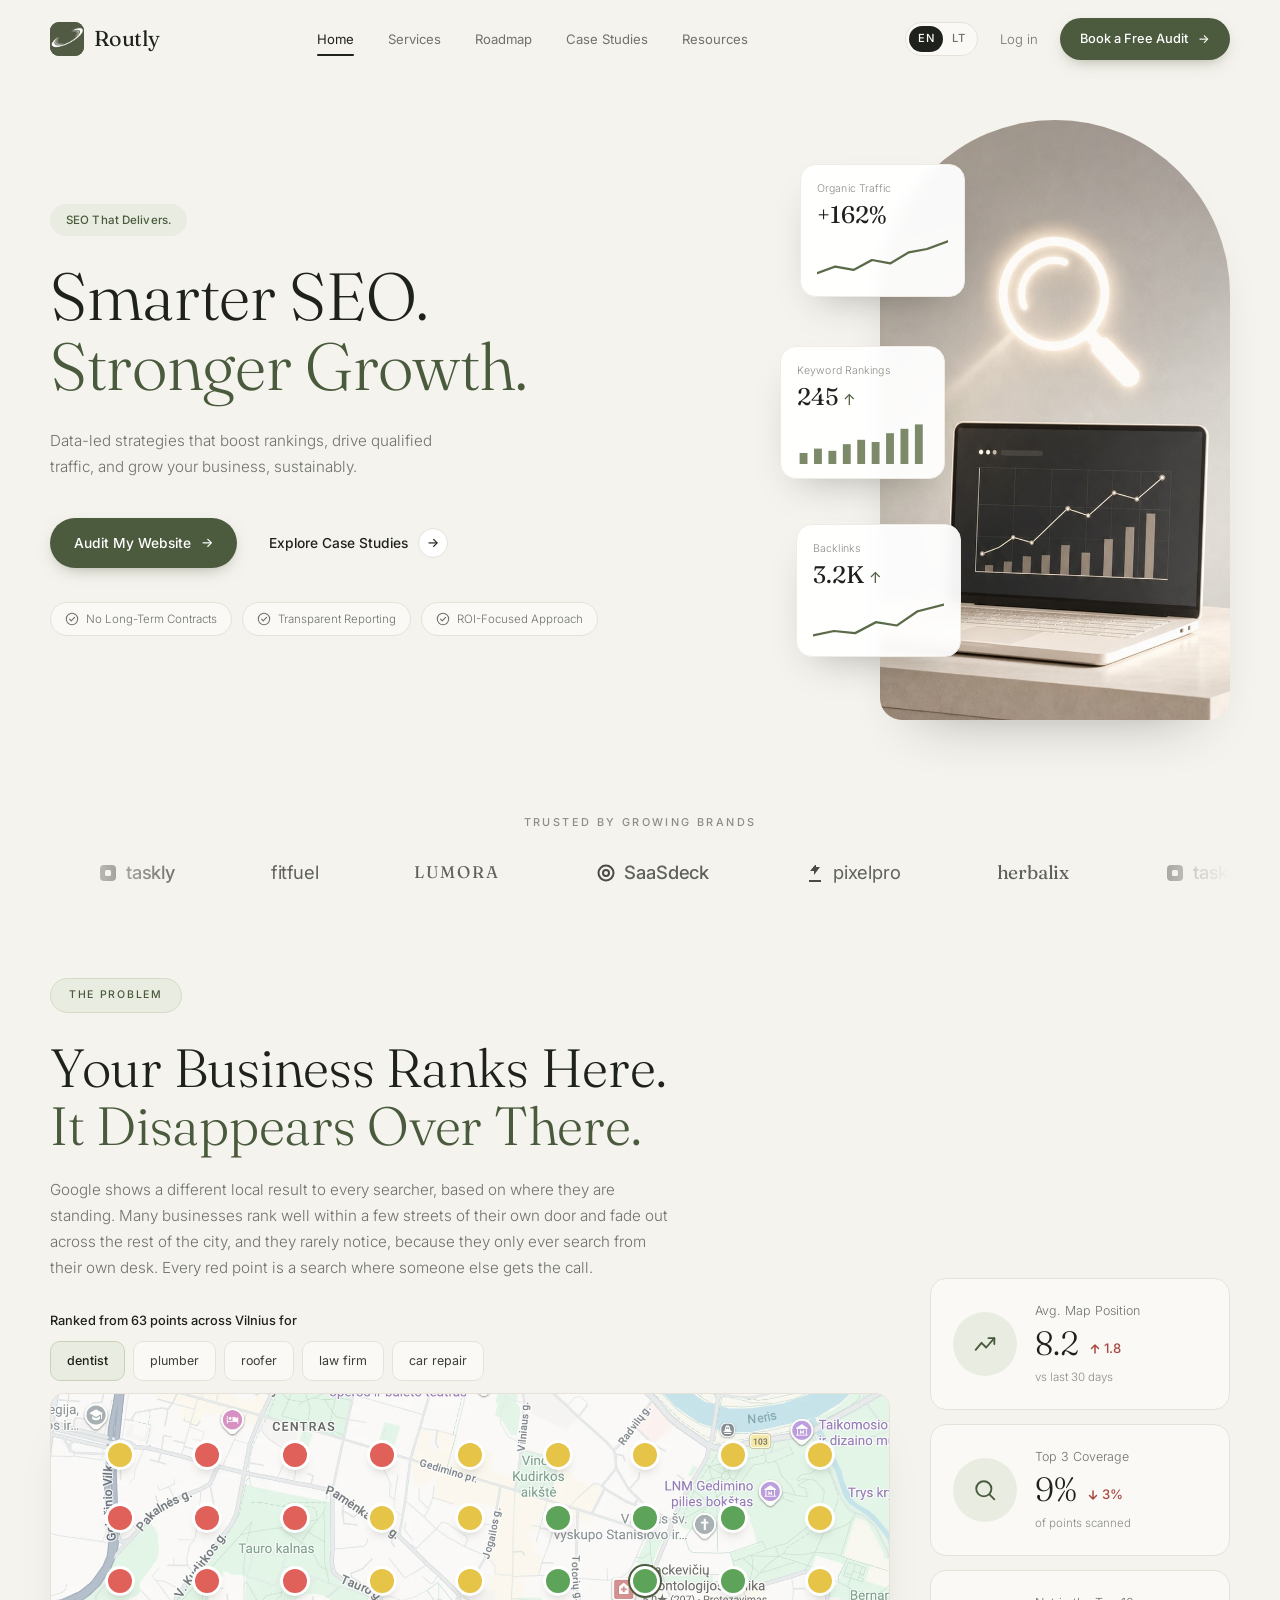
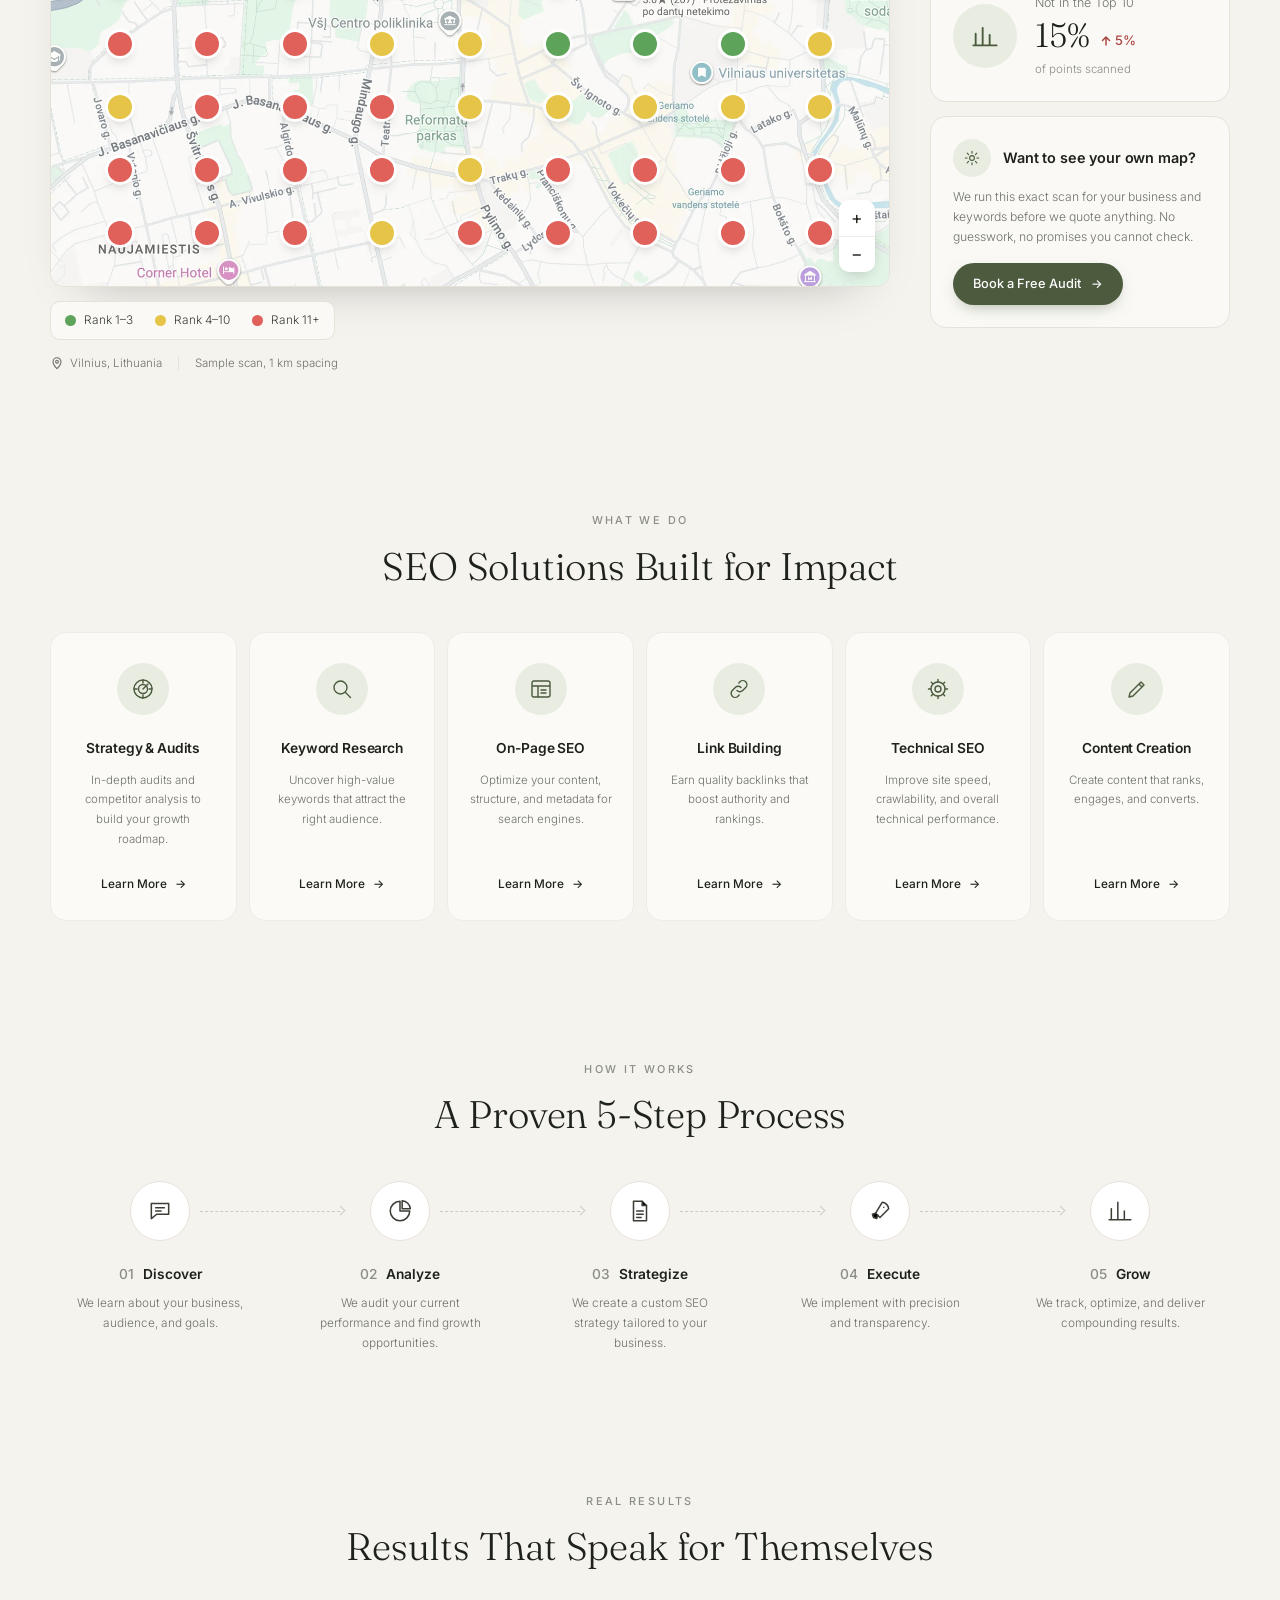
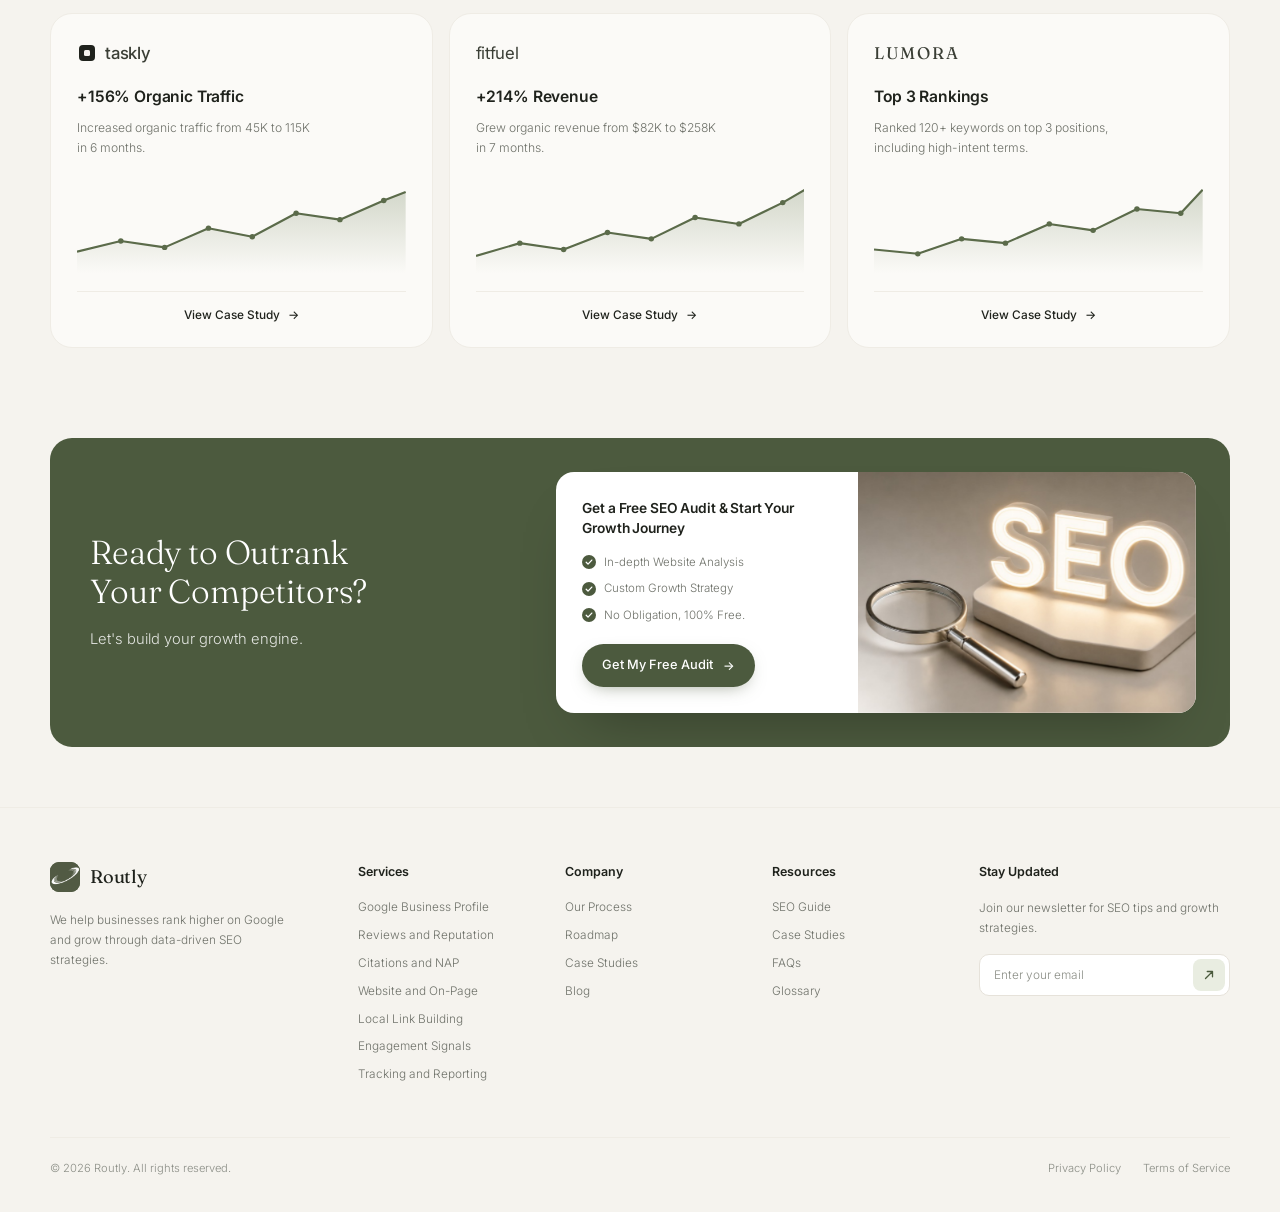
==== commit 09bfc016: "Use orbit-ring mark as favicon and brand logo across EN/LT pages Co-Authored-By: Claude Fable 5 <nor" ====
--- a/index.html
+++ b/index.html
@@ -8,7 +8,13 @@
   <link rel="preconnect" href="https://fonts.googleapis.com" />
   <link rel="preconnect" href="https://fonts.gstatic.com" crossorigin />
   <link href="https://fonts.googleapis.com/css2?family=Fraunces:opsz,wght@9..144,300;9..144,400;9..144,500&family=Inter:wght@300;400;500;600&display=swap" rel="stylesheet" />
-  <link rel="stylesheet" href="styles.css?v=7" />
+  <link rel="alternate" hreflang="en" href="index.html" />
+  <link rel="alternate" hreflang="lt" href="lt/index.html" />
+  <link rel="alternate" hreflang="x-default" href="index.html" />
+  <link rel="icon" href="favicon.ico" sizes="32x32" />
+  <link rel="icon" type="image/png" sizes="192x192" href="assets/favicon-192.png" />
+  <link rel="apple-touch-icon" href="assets/apple-touch-icon.png" />
+  <link rel="stylesheet" href="styles.css?v=11" />
 </head>
 <body>
 
@@ -16,11 +22,7 @@
   <header class="nav">
     <div class="container nav-inner">
       <a href="#top" class="brand" aria-label="Routly home">
-        <span class="brand-mark">
-          <svg viewBox="0 0 24 24" fill="none" aria-hidden="true">
-            <path d="M7 17 17 7M9 7h8v8" stroke="currentColor" stroke-width="2.2" stroke-linecap="round" stroke-linejoin="round"/>
-          </svg>
-        </span>
+        <span class="brand-mark"><img src="assets/favicon-192.png" alt="" width="192" height="192" /></span>
         <span class="brand-name">Routly</span>
       </a>
 
@@ -33,6 +35,7 @@
       </nav>
 
       <div class="nav-actions">
+        <nav class="lang-switch" aria-label="Language"><a href="index.html" class="is-active" aria-current="true" lang="en">EN</a><a href="lt/index.html" lang="lt" hreflang="lt">LT</a></nav>
         <a href="#login" class="nav-login">Log in</a>
         <a href="#audit" class="btn btn-primary btn-sm">Book a Free Audit <span class="arrow">→</span></a>
       </div>
@@ -129,6 +132,89 @@
             </ul>
           </div>
         </div>
+      </div>
+    </section>
+
+    <!-- ===================== PROBLEM ===================== -->
+    <section class="problem" id="problem">
+      <div class="container pm-grid">
+        <div class="pm-main">
+          <div class="pm-head">
+            <span class="pm-pill rv">The problem</span>
+            <h2 class="rv" style="--d:.08s">Your Business Ranks Here. <br /><em>It Disappears Over There.</em></h2>
+            <p class="pm-lede rv" style="--d:.16s">Google shows a different local result to every searcher, based on where they are standing. Many businesses rank well within a few streets of their own door and fade out across the rest of the city, and they rarely notice, because they only ever search from their own desk. Every red point is a search where someone else gets the call.</p>
+          </div>
+
+          <div class="pm-bar rv" style="--d:.24s">
+            <div class="pm-bar-left">
+              <p class="pm-bar-label">Ranked from 63 points across Vilnius for</p>
+              <div class="pm-chips" role="group" aria-label="Example keywords">
+              <button type="button" class="pm-chip is-active" data-grid="yrrryyyyyrrryygggyrrryygggyrrryygggyyrrryyyyyrrrryrrrrrrryrrrrr" data-you="24" data-avg="10.3" data-top3="14" data-inv="49" aria-pressed="true" data-deltas="1.8|3%|5%">dentist</button>
+              <button type="button" class="pm-chip" data-grid="rrrrrrryrrrrrrrrrrryyyrrrrryygyyrrrrygggyrrrryygyyrrrrryyyryrrr" data-you="38" data-avg="11.8" data-top3="8" data-inv="63" aria-pressed="false" data-deltas="2.4|2%|7%">plumber</button>
+              <button type="button" class="pm-chip" data-grid="rrrrrrrryryyyyyyrrryygggyyrrygggggyyryygggyyrrryyyyyrrrrrrrrrrr" data-you="31" data-avg="9.9" data-top3="17" data-inv="46" aria-pressed="false" data-deltas="0.9|4%|3%">roofer</button>
+              <button type="button" class="pm-chip" data-grid="rrrrryrrrrryrrrrrrrrrrrrrrrrrrrrryyyrrrrryygyrrrrrygggrrrrryygy" data-you="52" data-avg="12.7" data-top3="8" data-inv="73" aria-pressed="false" data-deltas="3.1|1%|9%">law firm</button>
+              <button type="button" class="pm-chip" data-grid="gggyrrrrrgggyyrrrrgggyrryrryyyrrrrrrrrrrrrrrrrrrrrrryrrrrryrrrr" data-you="10" data-avg="12.1" data-top3="14" data-inv="70" aria-pressed="false" data-deltas="1.2|2%|6%">car repair</button>
+              </div>
+            </div>
+          </div>
+
+          <div class="pm-map rv rv-scale" style="--d:.3s" role="img" aria-label="Map of central Vilnius with a grid of 63 ranking points. Green points close to the business rank in the top three, yellow points rank four to ten, red points further away rank eleventh or lower.">
+            <picture>
+              <source srcset="assets/map-vilnius.webp" type="image/webp" />
+              <img src="assets/map-vilnius.jpg" alt="" width="1600" height="941" loading="lazy" decoding="async" />
+            </picture>
+            <div class="pm-dots" id="pm-dots"><i class="pm-dot y" style="--i:0"></i><i class="pm-dot r" style="--i:1"></i><i class="pm-dot r" style="--i:2"></i><i class="pm-dot r" style="--i:3"></i><i class="pm-dot y" style="--i:4"></i><i class="pm-dot y" style="--i:5"></i><i class="pm-dot y" style="--i:6"></i><i class="pm-dot y" style="--i:7"></i><i class="pm-dot y" style="--i:8"></i><i class="pm-dot r" style="--i:9"></i><i class="pm-dot r" style="--i:10"></i><i class="pm-dot r" style="--i:11"></i><i class="pm-dot y" style="--i:12"></i><i class="pm-dot y" style="--i:13"></i><i class="pm-dot g" style="--i:14"></i><i class="pm-dot g" style="--i:15"></i><i class="pm-dot g" style="--i:16"></i><i class="pm-dot y" style="--i:17"></i><i class="pm-dot r" style="--i:18"></i><i class="pm-dot r" style="--i:19"></i><i class="pm-dot r" style="--i:20"></i><i class="pm-dot y" style="--i:21"></i><i class="pm-dot y" style="--i:22"></i><i class="pm-dot g" style="--i:23"></i><i class="pm-dot g is-you" style="--i:24"></i><i class="pm-dot g" style="--i:25"></i><i class="pm-dot y" style="--i:26"></i><i class="pm-dot r" style="--i:27"></i><i class="pm-dot r" style="--i:28"></i><i class="pm-dot r" style="--i:29"></i><i class="pm-dot y" style="--i:30"></i><i class="pm-dot y" style="--i:31"></i><i class="pm-dot g" style="--i:32"></i><i class="pm-dot g" style="--i:33"></i><i class="pm-dot g" style="--i:34"></i><i class="pm-dot y" style="--i:35"></i><i class="pm-dot y" style="--i:36"></i><i class="pm-dot r" style="--i:37"></i><i class="pm-dot r" style="--i:38"></i><i class="pm-dot r" style="--i:39"></i><i class="pm-dot y" style="--i:40"></i><i class="pm-dot y" style="--i:41"></i><i class="pm-dot y" style="--i:42"></i><i class="pm-dot y" style="--i:43"></i><i class="pm-dot y" style="--i:44"></i><i class="pm-dot r" style="--i:45"></i><i class="pm-dot r" style="--i:46"></i><i class="pm-dot r" style="--i:47"></i><i class="pm-dot r" style="--i:48"></i><i class="pm-dot y" style="--i:49"></i><i class="pm-dot r" style="--i:50"></i><i class="pm-dot r" style="--i:51"></i><i class="pm-dot r" style="--i:52"></i><i class="pm-dot r" style="--i:53"></i><i class="pm-dot r" style="--i:54"></i><i class="pm-dot r" style="--i:55"></i><i class="pm-dot r" style="--i:56"></i><i class="pm-dot y" style="--i:57"></i><i class="pm-dot r" style="--i:58"></i><i class="pm-dot r" style="--i:59"></i><i class="pm-dot r" style="--i:60"></i><i class="pm-dot r" style="--i:61"></i><i class="pm-dot r" style="--i:62"></i></div>
+            <div class="pm-zoom" aria-hidden="true"><span>+</span><span>&minus;</span></div>
+          </div>
+
+          <div class="pm-under rv" style="--d:.4s">
+            <ul class="pm-legend">
+              <li><i class="g"></i>Rank 1–3</li>
+              <li><i class="y"></i>Rank 4–10</li>
+              <li><i class="r"></i>Rank 11+</li>
+            </ul>
+            <p class="pm-foot">
+              <span><svg viewBox="0 0 16 16" aria-hidden="true"><path d="M8 14.5s4.5-4.4 4.5-8A4.5 4.5 0 0 0 3.5 6.5c0 3.6 4.5 8 4.5 8Z" fill="none" stroke="currentColor" stroke-width="1.3" stroke-linejoin="round"/><circle cx="8" cy="6.5" r="1.6" fill="none" stroke="currentColor" stroke-width="1.3"/></svg>Vilnius, Lithuania</span>
+              <span class="pm-sep" aria-hidden="true"></span>
+              <span>Sample scan, 1 km spacing</span>
+            </p>
+          </div>
+        </div>
+
+        <aside class="pm-side" aria-label="What the map means for the business">
+          <div class="pm-stat rv" style="--d:.2s">
+            <span class="pm-stat-icon"><svg viewBox="0 0 24 24" aria-hidden="true"><path d="M4 17 9 11l4 4 7-8" fill="none" stroke="currentColor" stroke-width="1.6" stroke-linecap="round" stroke-linejoin="round"/><path d="M15 7h5v5" fill="none" stroke="currentColor" stroke-width="1.6" stroke-linecap="round" stroke-linejoin="round"/></svg></span>
+            <span class="pm-stat-body">
+              <span class="pm-stat-label">Avg. Map Position</span>
+              <span class="pm-stat-value" aria-live="polite"><span class="pm-count" id="pm-avg" data-to="10.3" data-decimals="1">10.3</span> <span class="pm-delta bad"><svg viewBox="0 0 12 12" aria-hidden="true"><path d="M6 10V2M2.5 5.5 6 2l3.5 3.5" fill="none" stroke="currentColor" stroke-width="1.5" stroke-linecap="round" stroke-linejoin="round"/></svg><span class="sr-only">up </span><span class="pm-delta-n" id="pm-d-avg">1.8</span></span></span>
+              <span class="pm-stat-sub">vs last 30 days</span>
+            </span>
+          </div>
+          <div class="pm-stat rv" style="--d:.3s">
+            <span class="pm-stat-icon"><svg viewBox="0 0 24 24" aria-hidden="true"><circle cx="11" cy="11" r="6.5" fill="none" stroke="currentColor" stroke-width="1.6"/><path d="m16 16 4 4" stroke="currentColor" stroke-width="1.6" stroke-linecap="round"/></svg></span>
+            <span class="pm-stat-body">
+              <span class="pm-stat-label">Top 3 Coverage</span>
+              <span class="pm-stat-value" aria-live="polite"><span class="pm-count" id="pm-top3" data-to="14" data-suffix="%">14%</span> <span class="pm-delta bad"><svg viewBox="0 0 12 12" aria-hidden="true"><path d="M6 2v8M2.5 6.5 6 10l3.5-3.5" fill="none" stroke="currentColor" stroke-width="1.5" stroke-linecap="round" stroke-linejoin="round"/></svg><span class="sr-only">down </span><span class="pm-delta-n" id="pm-d-top3">3%</span></span></span>
+              <span class="pm-stat-sub">of points scanned</span>
+            </span>
+          </div>
+          <div class="pm-stat rv" style="--d:.4s">
+            <span class="pm-stat-icon"><svg viewBox="0 0 24 24" aria-hidden="true"><path d="M4 20V10M10 20V5M16 20v-9M22 20H2" fill="none" stroke="currentColor" stroke-width="1.6" stroke-linecap="round"/></svg></span>
+            <span class="pm-stat-body">
+              <span class="pm-stat-label">Not in the Top 10</span>
+              <span class="pm-stat-value" aria-live="polite"><span class="pm-count" id="pm-inv" data-to="49" data-suffix="%">49%</span> <span class="pm-delta bad"><svg viewBox="0 0 12 12" aria-hidden="true"><path d="M6 10V2M2.5 5.5 6 2l3.5 3.5" fill="none" stroke="currentColor" stroke-width="1.5" stroke-linecap="round" stroke-linejoin="round"/></svg><span class="sr-only">up </span><span class="pm-delta-n" id="pm-d-inv">5%</span></span></span>
+              <span class="pm-stat-sub">of points scanned</span>
+            </span>
+          </div>
+          <div class="pm-cta rv" style="--d:.5s">
+            <div class="pm-cta-head">
+              <span class="pm-cta-icon"><svg viewBox="0 0 24 24" aria-hidden="true"><path d="M12 3v2.5M12 18.5V21M3 12h2.5M18.5 12H21M5.6 5.6l1.8 1.8M16.6 16.6l1.8 1.8M5.6 18.4l1.8-1.8M16.6 7.4l1.8-1.8" stroke="currentColor" stroke-width="1.5" stroke-linecap="round"/><circle cx="12" cy="12" r="3.2" fill="none" stroke="currentColor" stroke-width="1.5"/></svg></span>
+              <h3>Want to see your own map?</h3>
+            </div>
+            <p>We run this exact scan for your business and keywords before we quote anything. No guesswork, no promises you cannot check.</p>
+            <a href="#audit" class="btn btn-primary btn-sm">Book a Free Audit <span class="arrow">→</span></a>
+          </div>
+        </aside>
       </div>
     </section>
 
@@ -302,9 +388,7 @@
     <div class="container footer-grid">
       <div class="footer-brand">
         <a href="#top" class="brand">
-          <span class="brand-mark">
-            <svg viewBox="0 0 24 24" fill="none" aria-hidden="true"><path d="M7 17 17 7M9 7h8v8" stroke="currentColor" stroke-width="2.2" stroke-linecap="round" stroke-linejoin="round"/></svg>
-          </span>
+          <span class="brand-mark"><img src="assets/favicon-192.png" alt="" width="192" height="192" /></span>
           <span class="brand-name">Routly</span>
         </a>
         <p>We help businesses rank higher on Google and grow through data-driven SEO strategies.</p>
@@ -379,6 +463,122 @@
         setTimeout(function () { requestAnimationFrame(tick); }, delay);
       });
     })();
+
+    /* Problem section: scroll reveal, count-up, keyword switch */
+    (function () {
+      var reduce = window.matchMedia('(prefers-reduced-motion: reduce)').matches;
+      var items = document.querySelectorAll('.problem .rv');
+      var counts = document.querySelectorAll('.pm-count');
+      var dots = document.querySelectorAll('#pm-dots .pm-dot');
+      var chips = document.querySelectorAll('.pm-chip');
+      var counted = false;
+
+      function ease(t) { return 1 - Math.pow(1 - t, 3); }
+      function fmt(el, v) {
+        var dec = parseInt(el.getAttribute('data-decimals') || '0', 10);
+        return (el.getAttribute('data-prefix') || '') + v.toFixed(dec) + (el.getAttribute('data-suffix') || '');
+      }
+      var seq = 0;
+      function animateTo(el, to, dur, delay) {
+        var token = ++seq;
+        el._pmAnim = token;
+        if (reduce) { el.textContent = fmt(el, to); return; }
+        var from = parseFloat(el.textContent.replace(/[^0-9.]/g, '')) || 0;
+        var start = null;
+        function tick(ts) {
+          if (el._pmAnim !== token) return;
+          if (start === null) start = ts;
+          var p = Math.min(1, (ts - start) / dur);
+          el.textContent = fmt(el, from + (to - from) * ease(p));
+          if (p < 1) requestAnimationFrame(tick);
+        }
+        setTimeout(function () { if (el._pmAnim === token) requestAnimationFrame(tick); }, delay || 0);
+      }
+      function runCounts() {
+        if (counted) return;
+        counted = true;
+        Array.prototype.forEach.call(counts, function (el, i) {
+          var to = parseFloat(el.getAttribute('data-to'));
+          el.textContent = fmt(el, 0);
+          animateTo(el, to, 1300, 450 + i * 160);
+        });
+      }
+
+      if ('IntersectionObserver' in window && items.length) {
+        var io = new IntersectionObserver(function (entries) {
+          entries.forEach(function (e) {
+            if (!e.isIntersecting) return;
+            e.target.classList.add('in');
+            if (e.target.classList.contains('pm-stat')) runCounts();
+            io.unobserve(e.target);
+          });
+        }, { threshold: 0.12, rootMargin: '0px 0px -6% 0px' });
+        Array.prototype.forEach.call(items, function (el) { io.observe(el); });
+      } else {
+        Array.prototype.forEach.call(items, function (el) { el.classList.add('in'); });
+        runCounts();
+      }
+
+      var timer = null, paused = false;
+      function activate(chip) {
+          if (chip.classList.contains('is-active')) return;
+          Array.prototype.forEach.call(chips, function (c) { c.classList.remove('is-active'); c.setAttribute('aria-pressed', 'false'); });
+          chip.classList.add('is-active');
+          chip.setAttribute('aria-pressed', 'true');
+          var grid = chip.getAttribute('data-grid') || '';
+          var you = parseInt(chip.getAttribute('data-you') || '-1', 10);
+          Array.prototype.forEach.call(dots, function (d, i) {
+            d.classList.remove('g', 'y', 'r');
+            d.classList.add(grid.charAt(i) || 'r');
+            d.classList.toggle('is-you', i === you);
+          });
+          var map = { 'pm-avg': 'data-avg', 'pm-top3': 'data-top3', 'pm-inv': 'data-inv' };
+          Object.keys(map).forEach(function (id) {
+            var el = document.getElementById(id);
+            if (!el) return;
+            var to = parseFloat(chip.getAttribute(map[id]));
+            el.setAttribute('data-to', to);
+            counted = true;
+            animateTo(el, to, 600, 0);
+          });
+          var deltas = (chip.getAttribute('data-deltas') || '').split('|');
+          ['pm-d-avg', 'pm-d-top3', 'pm-d-inv'].forEach(function (id, i) {
+            var el = document.getElementById(id);
+            if (el && deltas[i]) el.textContent = deltas[i];
+          });
+      }
+      function next() {
+        if (paused || document.hidden) return;
+        var list = Array.prototype.slice.call(chips);
+        var idx = -1;
+        list.forEach(function (c, i) { if (c.classList.contains('is-active')) idx = i; });
+        activate(list[(idx + 1) % list.length]);
+      }
+      function startCycle() {
+        if (timer || reduce || chips.length < 2) return;
+        timer = setInterval(next, 3800);
+      }
+      function stopCycle() { if (timer) { clearInterval(timer); timer = null; } }
+      Array.prototype.forEach.call(chips, function (chip) {
+        chip.addEventListener('click', function () { stopCycle(); activate(chip); });
+      });
+      var stage = document.querySelector('.pm-main');
+      if (stage) {
+        stage.addEventListener('mouseenter', function () { paused = true; });
+        stage.addEventListener('mouseleave', function () { paused = false; });
+      }
+      var mapEl = document.querySelector('.pm-map');
+      if (mapEl && 'IntersectionObserver' in window) {
+        var io2 = new IntersectionObserver(function (entries) {
+          entries.forEach(function (e) {
+            if (e.isIntersecting) { setTimeout(startCycle, 2200); io2.unobserve(e.target); }
+          });
+        }, { threshold: 0.4 });
+        io2.observe(mapEl);
+      } else {
+        startCycle();
+      }
+    })();
   </script>
 </body>
 </html>
--- a/styles.css
+++ b/styles.css
@@ -125,6 +125,7 @@
   display: grid; place-items: center;
 }
 .brand-mark svg { width: 20px; height: 20px; }
+.brand-mark img { width: 100%; height: 100%; object-fit: cover; border-radius: inherit; }
 .brand-name { font-family: var(--serif); font-size: 1.35rem; font-weight: 400; color: var(--ink); letter-spacing: -0.01em; }
 .nav-links { display: flex; gap: 34px; font-size: 0.82rem; font-weight: 400; color: var(--muted); }
 .nav-links a { position: relative; padding: 6px 0; transition: color .15s ease; }
@@ -136,6 +137,12 @@
 .nav-actions { display: flex; align-items: center; gap: 22px; }
 .nav-login { font-size: 0.82rem; color: var(--muted); }
 .nav-login:hover { color: var(--ink); }
+
+/* ---------- language switch ---------- */
+.lang-switch { display: inline-flex; align-items: center; border: 1px solid var(--line); border-radius: 999px; padding: 3px; font-size: 0.7rem; font-weight: 500; letter-spacing: .04em; background: var(--bg-2); }
+.lang-switch a { padding: 4px 9px; border-radius: 999px; color: var(--muted); transition: color .15s ease, background .15s ease; }
+.lang-switch a:hover { color: var(--ink); }
+.lang-switch a.is-active { background: var(--ink); color: var(--white); }
 
 /* ---------- hero ---------- */
 .hero { padding: 42px 0 60px; }
@@ -305,6 +312,160 @@
 .logo.saasdeck { font-weight: 500; }
 .logo.pixelpro { font-weight: 400; }
 .logo.herbalix { font-family: var(--serif); font-weight: 400; font-size: 1.2rem; }
+
+/* ---------- problem (position map) ---------- */
+.problem { padding: 30px 0 70px; }
+.pm-grid {
+  display: grid;
+  grid-template-columns: minmax(0, 1fr) 300px;
+  gap: 40px;
+  align-items: end;
+}
+.pm-main { min-width: 0; }
+.pm-head { margin-bottom: 30px; }
+.pm-pill {
+  display: inline-block;
+  padding: 8px 18px;
+  border-radius: 999px;
+  background: var(--sage);
+  border: 1px solid #D3DBC6;
+  color: var(--olive-text);
+  font-size: 0.66rem;
+  font-weight: 500;
+  letter-spacing: 0.16em;
+  text-transform: uppercase;
+  margin-bottom: 26px;
+}
+.pm-head h2 {
+  text-align: left;
+  font-size: clamp(2.2rem, 4.2vw, 3.4rem);
+  line-height: 1.08;
+  margin-bottom: 22px;
+  max-width: 13em;
+}
+.pm-head h2 em { font-style: normal; color: var(--olive-text); }
+.pm-lede { max-width: 620px; font-size: 0.95rem; line-height: 1.7; }
+
+/* toolbar */
+.pm-bar { display: flex; justify-content: space-between; align-items: flex-end; gap: 20px; margin-bottom: 12px; }
+.pm-bar-label { font-size: 0.8rem; font-weight: 500; color: var(--ink); margin-bottom: 10px; }
+.pm-chips { display: flex; flex-wrap: wrap; gap: 8px; }
+.pm-chip {
+  padding: 9px 16px;
+  border: 1px solid var(--line);
+  border-radius: 10px;
+  background: var(--bg-2);
+  color: var(--ink-2);
+  font-size: 0.78rem;
+  font-weight: 400;
+  cursor: pointer;
+  transition: background .18s ease, border-color .18s ease, color .18s ease;
+}
+.pm-chip:hover { border-color: #C9D2B8; background: var(--card); }
+.pm-chip.is-active { background: var(--sage); border-color: #C9D2B8; color: var(--ink); font-weight: 500; }
+
+/* map */
+.pm-map {
+  position: relative;
+  aspect-ratio: 1600 / 941;
+  border-radius: 14px;
+  overflow: hidden;
+  border: 1px solid var(--line);
+  background: #EDEAE3;
+  box-shadow: 0 24px 50px -36px rgba(31,34,28,.4);
+}
+.pm-map picture, .pm-map img { position: absolute; inset: 0; width: 100%; height: 100%; }
+.pm-map img { object-fit: cover; filter: saturate(.7) brightness(1.03); }
+.pm-map::after { content: ""; position: absolute; inset: 0; background: rgba(245,243,238,.3); pointer-events: none; }
+.pm-dots {
+  position: absolute; inset: 0; z-index: 2;
+  display: grid;
+  grid-template-columns: repeat(9, 1fr);
+  grid-template-rows: repeat(7, 1fr);
+  padding: 3.5% 3% 2.5%;
+}
+.pm-dot {
+  position: relative;
+  place-self: center;
+  width: 24px; height: 24px; border-radius: 50%;
+  box-shadow: 0 0 0 3px rgba(255,255,255,.96), 0 6px 12px -4px rgba(31,34,28,.35);
+  transition: background-color .35s ease;
+}
+.pm-dot.g, .pm-legend .g { background: #5DA35A; }
+.pm-dot.y, .pm-legend .y { background: #E5C447; }
+.pm-dot.r, .pm-legend .r { background: #E0605A; }
+.pm-dot.is-you { box-shadow: 0 0 0 3px #fff, 0 0 0 5px var(--olive), 0 6px 12px -4px rgba(31,34,28,.35); }
+.pm-zoom {
+  position: absolute; right: 14px; bottom: 14px; z-index: 3;
+  display: flex; flex-direction: column;
+  background: var(--white);
+  border-radius: 10px;
+  box-shadow: 0 6px 18px -8px rgba(31,34,28,.4);
+  overflow: hidden;
+  color: var(--ink);
+  font-size: 1.1rem; font-weight: 400;
+}
+.pm-zoom span { width: 36px; height: 36px; display: grid; place-items: center; }
+.pm-zoom span + span { border-top: 1px solid var(--line-2); }
+
+/* legend + footer */
+.pm-under { margin-top: 14px; }
+.pm-legend {
+  display: inline-flex; gap: 22px;
+  padding: 9px 14px;
+  border: 1px solid var(--line); border-radius: 10px;
+  background: var(--bg-2);
+  font-size: 0.74rem; color: var(--ink-2);
+}
+.pm-legend li { display: inline-flex; align-items: center; gap: 8px; }
+.pm-legend i { width: 11px; height: 11px; border-radius: 50%; }
+.pm-foot { display: flex; align-items: center; gap: 16px; margin-top: 14px; font-size: 0.72rem; color: var(--muted); }
+.pm-foot span { display: inline-flex; align-items: center; gap: 6px; }
+.pm-foot svg { width: 14px; height: 14px; color: var(--muted); }
+.pm-sep { width: 1px; height: 14px; background: var(--line); }
+
+/* side cards */
+.pm-side { display: grid; gap: 14px; padding-bottom: 44px; }
+.pm-stat {
+  display: flex; align-items: center; gap: 18px;
+  padding: 22px 22px;
+  border: 1px solid var(--line);
+  border-radius: 16px;
+  background: var(--bg-2);
+}
+.pm-stat-icon {
+  width: 64px; height: 64px; flex-shrink: 0; border-radius: 50%;
+  background: var(--sage); color: var(--olive-text);
+  display: grid; place-items: center;
+}
+.pm-stat-icon svg { width: 28px; height: 28px; }
+.pm-stat-body { display: block; min-width: 0; }
+.pm-stat-label { display: block; font-size: 0.78rem; color: var(--muted); margin-bottom: 6px; }
+.pm-stat-value { display: flex; align-items: baseline; gap: 10px; font-family: var(--serif); font-size: 2.1rem; line-height: 1; color: var(--ink); margin-bottom: 8px; }
+.pm-count { font-variant-numeric: tabular-nums; }
+.pm-delta { display: inline-flex; align-items: center; gap: 3px; font-family: var(--sans); font-size: 0.82rem; font-weight: 500; color: var(--olive-text); }
+.pm-delta svg { width: 12px; height: 12px; }
+.pm-delta.bad { color: #A94840; }
+.sr-only { position: absolute; width: 1px; height: 1px; padding: 0; margin: -1px; overflow: hidden; clip: rect(0 0 0 0); white-space: nowrap; border: 0; }
+.pm-stat-sub { display: block; font-size: 0.72rem; color: var(--muted-2); }
+.pm-cta {
+  padding: 22px;
+  border: 1px solid var(--line);
+  border-radius: 16px;
+  background: var(--bg-2);
+}
+.pm-cta-head { display: flex; align-items: center; gap: 12px; margin-bottom: 10px; }
+.pm-cta-icon { width: 38px; height: 38px; flex-shrink: 0; border-radius: 50%; background: var(--sage); color: var(--olive-text); display: grid; place-items: center; }
+.pm-cta-icon svg { width: 18px; height: 18px; }
+.pm-cta h3 { font-size: 0.9rem; }
+.pm-cta p { font-size: 0.76rem; line-height: 1.65; margin-bottom: 16px; }
+
+/* problem reveal */
+.js .pm-map.rv .pm-dot { scale: 0; transition: scale .5s cubic-bezier(.2,.8,.25,1.25), background-color .35s ease; transition-delay: calc(var(--d, 0s) + .25s + var(--i) * 16ms), 0s; }
+.js .pm-map.rv.in .pm-dot { scale: 1; }
+@media (prefers-reduced-motion: reduce) {
+  .js .pm-map.rv .pm-dot { scale: 1; transition: none; }
+}
 
 /* ---------- section spacing ---------- */
 .services, .process, .results { padding: 70px 0; }
@@ -851,6 +1012,10 @@
 
 @media (max-width: 1100px) {
   .offer-card-wide { grid-column: 1 / -1; }
+  .pm-grid { grid-template-columns: minmax(0, 1fr) 260px; gap: 28px; }
+  .pm-stat { padding: 18px; gap: 14px; }
+  .pm-stat-icon { width: 54px; height: 54px; }
+  .pm-stat-value { font-size: 1.8rem; }
   .rm-card { padding: 22px 16px 24px; }
   .rm-icon svg { height: 72px; }
   .rm-card.is-now .rm-icon svg { height: 78px; }
@@ -862,6 +1027,12 @@
 }
 
 @media (max-width: 960px) {
+  .pm-grid { grid-template-columns: minmax(0, 1fr); gap: 28px; }
+  .pm-side { grid-template-columns: minmax(0, 1fr) minmax(0, 1fr); padding-bottom: 0; }
+  .pm-cta { grid-column: 1 / -1; }
+  .pm-dot { width: 18px; height: 18px; box-shadow: 0 0 0 2px rgba(255,255,255,.96), 0 4px 8px -3px rgba(31,34,28,.35); }
+  .pm-dot.is-you { box-shadow: 0 0 0 2px #fff, 0 0 0 4px var(--olive), 0 4px 8px -3px rgba(31,34,28,.35); }
+  .pm-bar { flex-direction: column; align-items: flex-start; }
   .rm-grid { grid-template-columns: 1fr; row-gap: 16px; max-width: 520px; margin: 0 auto; padding: 0; }
   .rm-card { display: flex; grid-row: auto; }
   .rm-card.is-now::before { inset: 0; }
@@ -905,6 +1076,13 @@
 
 @media (max-width: 640px) {
   .container { width: calc(100% - 32px); }
+  .pm-side { grid-template-columns: minmax(0, 1fr); }
+  .pm-dot { width: 12px; height: 12px; box-shadow: 0 0 0 1.5px rgba(255,255,255,.96); }
+  .pm-dot.is-you { box-shadow: 0 0 0 1.5px #fff, 0 0 0 3px var(--olive); }
+  .pm-map { border-radius: 10px; }
+  .pm-zoom { display: none; }
+  .pm-legend { gap: 12px; flex-wrap: wrap; }
+  .pm-head h2 br { display: none; }
   .nav-inner { height: 66px; }
   .nav-login { display: none; }
   .hero { padding-top: 24px; }
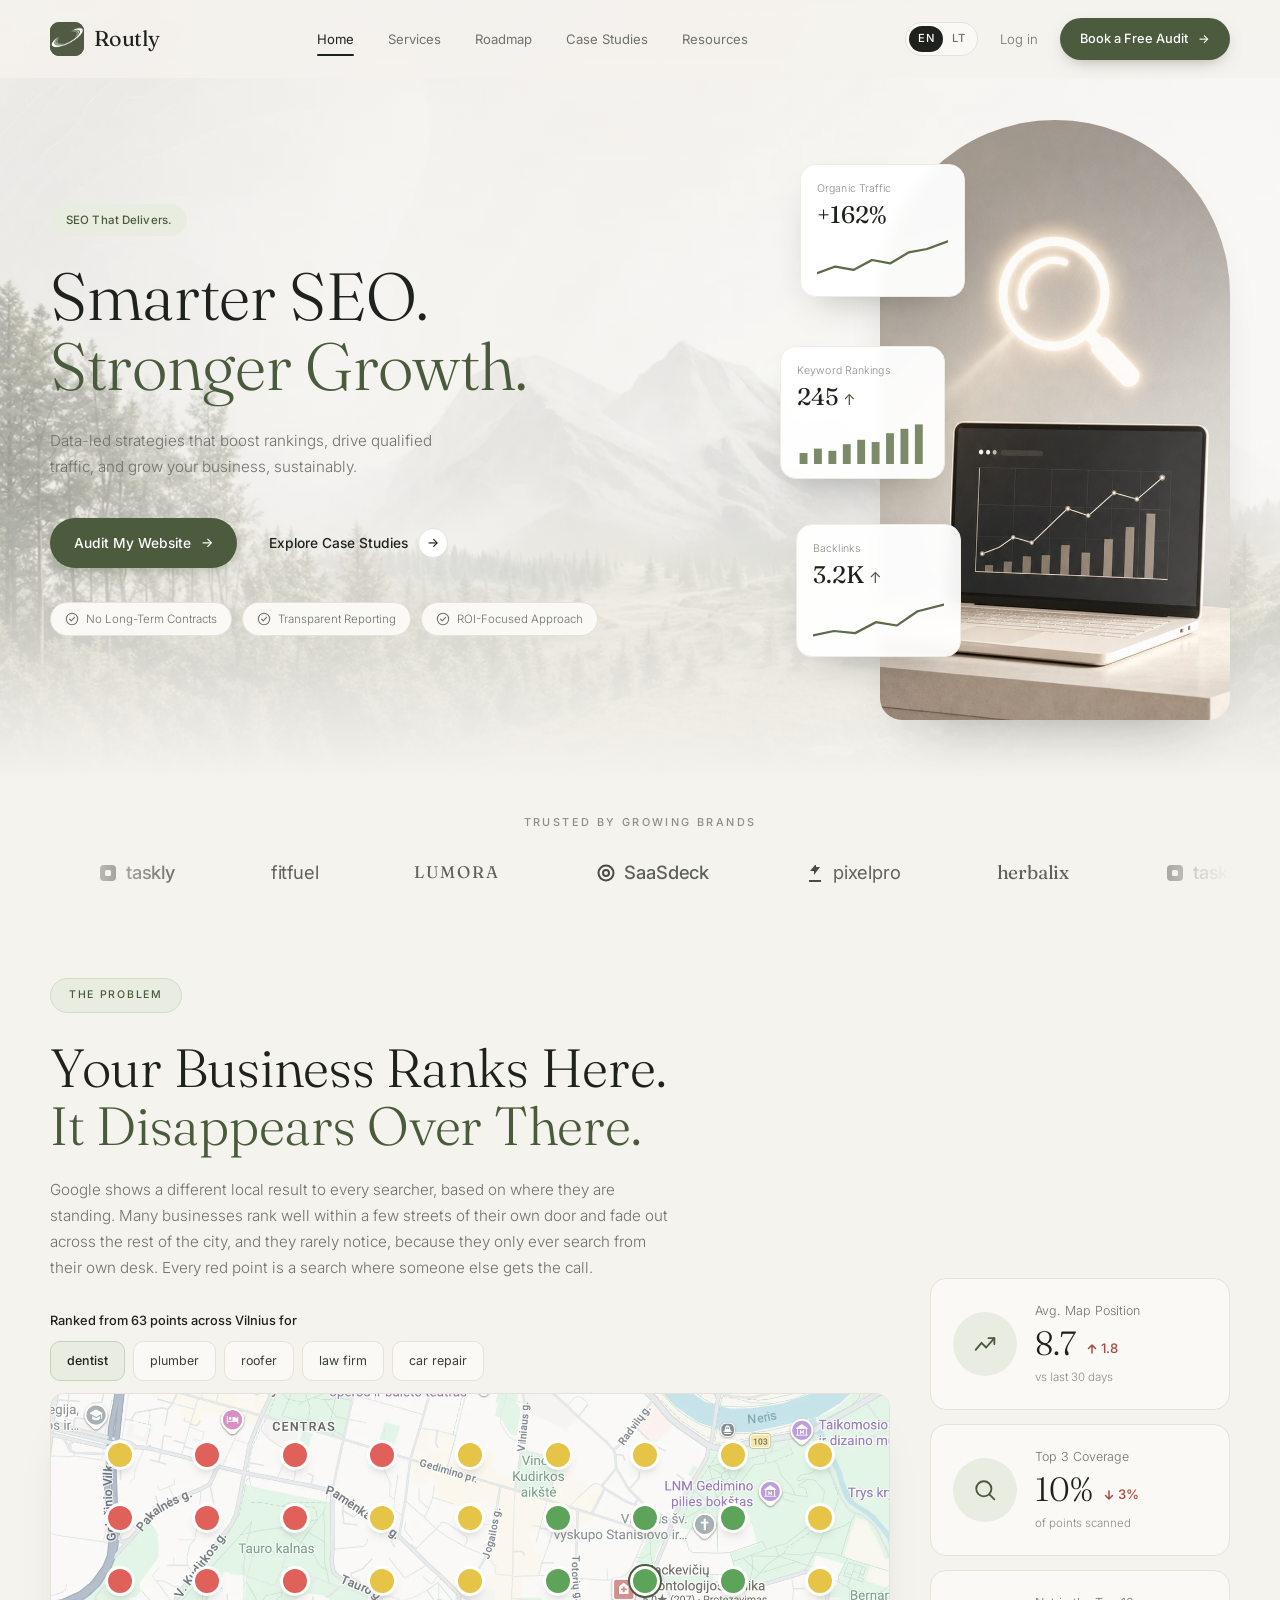
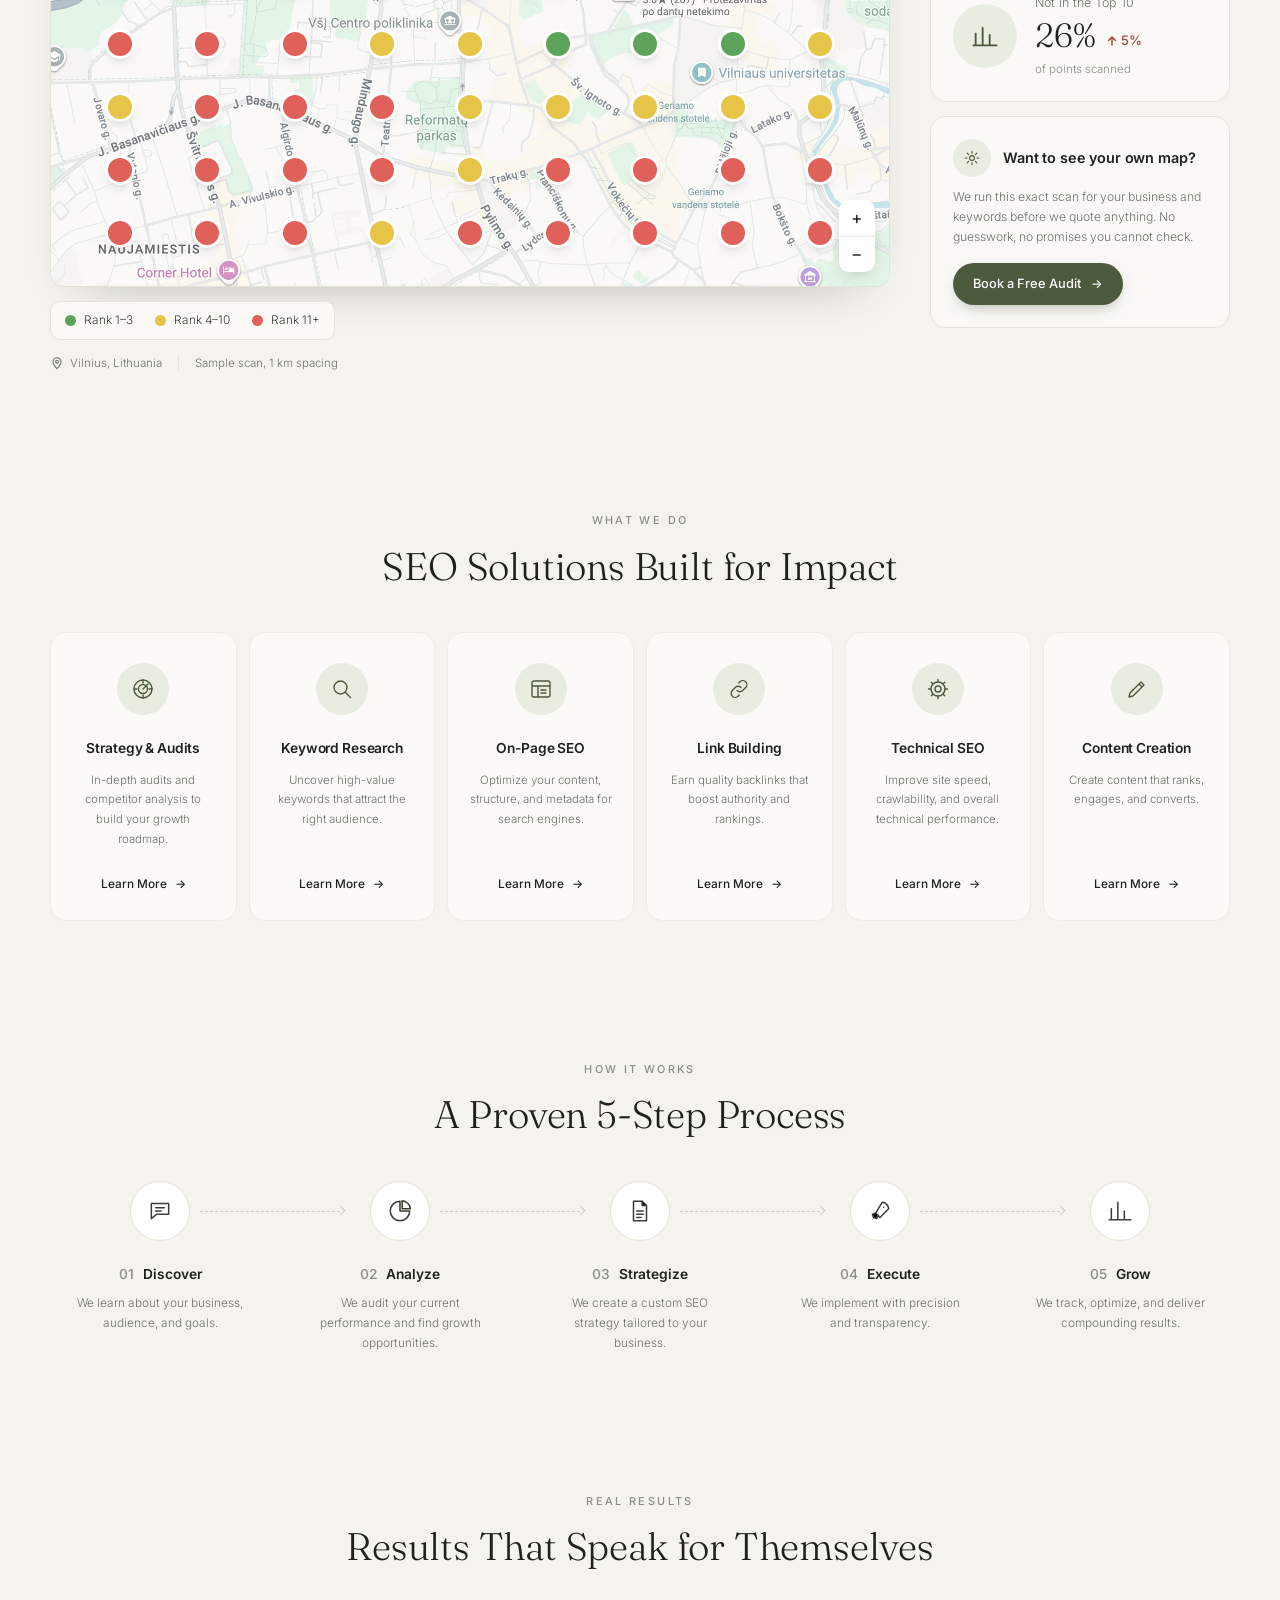
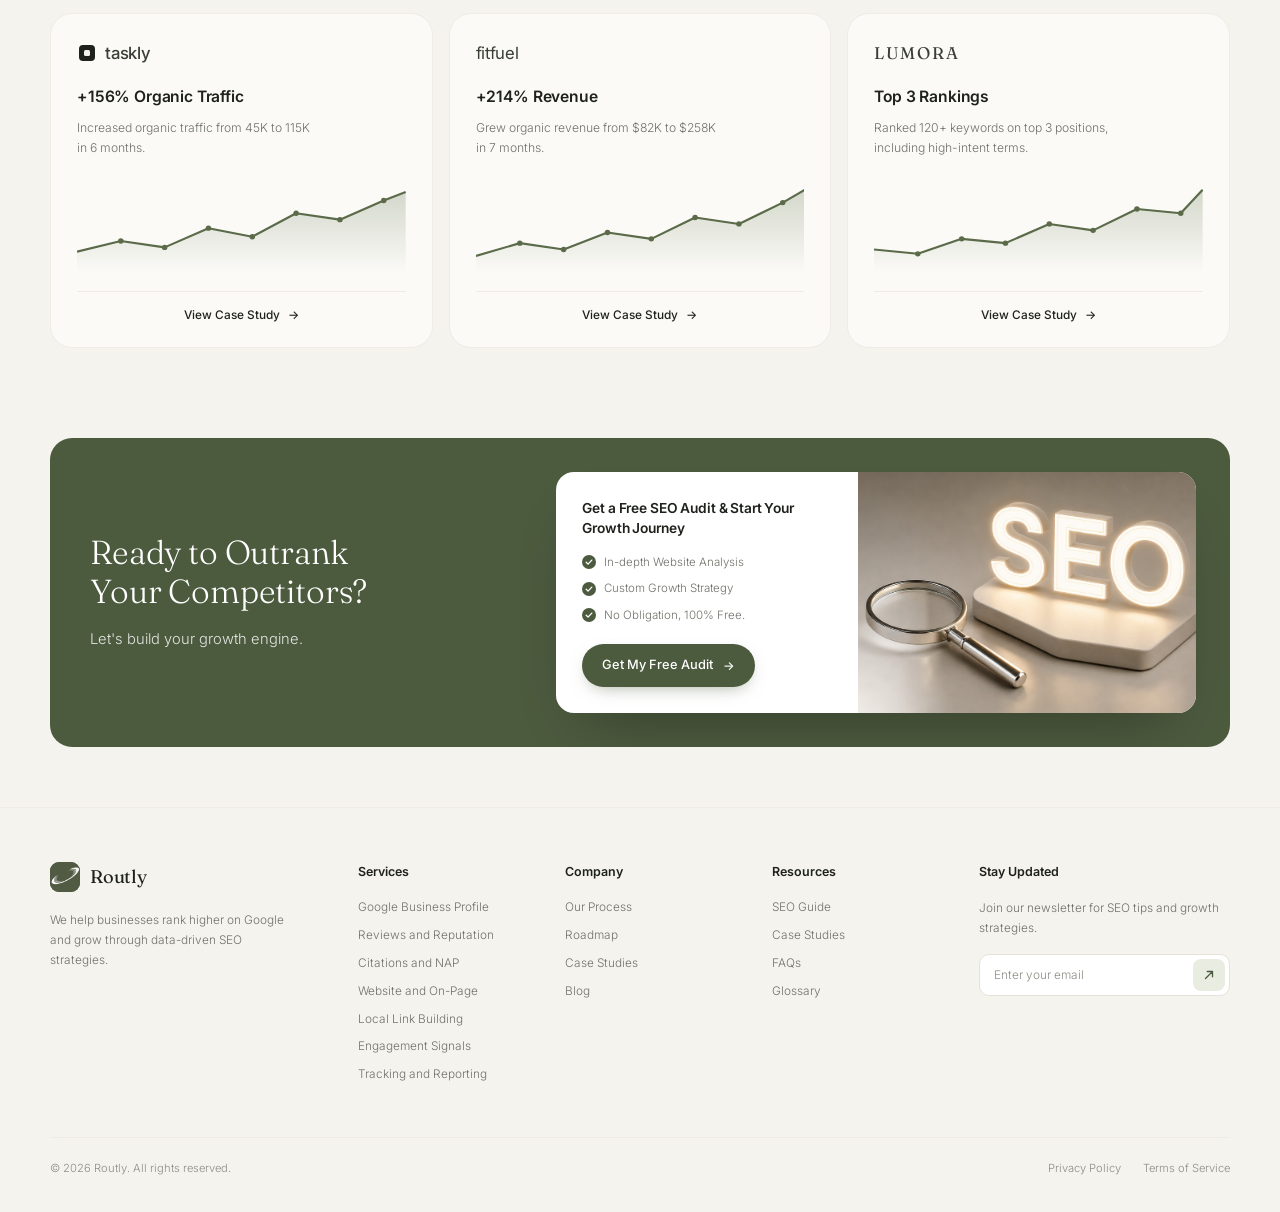
==== commit 57f844f3: "Add misty landscape backdrop to homepage hero (EN + LT) Co-Authored-By: Claude Fable 5 <noreply@anth" ====
--- a/index.html
+++ b/index.html
@@ -14,7 +14,7 @@
   <link rel="icon" href="favicon.ico" sizes="32x32" />
   <link rel="icon" type="image/png" sizes="192x192" href="assets/favicon-192.png" />
   <link rel="apple-touch-icon" href="assets/apple-touch-icon.png" />
-  <link rel="stylesheet" href="styles.css?v=11" />
+  <link rel="stylesheet" href="styles.css?v=12" />
 </head>
 <body>
 
@@ -45,7 +45,7 @@
   <main id="top">
 
     <!-- ===================== HERO ===================== -->
-    <section class="hero">
+    <section class="hero home-hero">
       <div class="container hero-grid">
         <div class="hero-copy">
           <span class="pill">SEO That Delivers.</span>
--- a/styles.css
+++ b/styles.css
@@ -146,6 +146,24 @@
 
 /* ---------- hero ---------- */
 .hero { padding: 42px 0 60px; }
+
+/* ---------- home hero backdrop ---------- */
+.home-hero {
+  position: relative;
+  margin-top: -78px;
+  padding-top: calc(42px + 78px);
+}
+.home-hero::before {
+  content: "";
+  position: absolute;
+  inset: 0;
+  z-index: 0;
+  background:
+    linear-gradient(180deg, rgba(245,243,238,.6) 0%, rgba(245,243,238,.42) 30%, rgba(245,243,238,.42) 62%, rgba(245,243,238,.88) 90%, var(--bg) 100%),
+    url("assets/hero-bg.webp") center / cover no-repeat;
+  pointer-events: none;
+}
+.home-hero > .container { position: relative; z-index: 1; }
 .hero-grid {
   display: grid;
   grid-template-columns: 1.05fr 0.95fr;
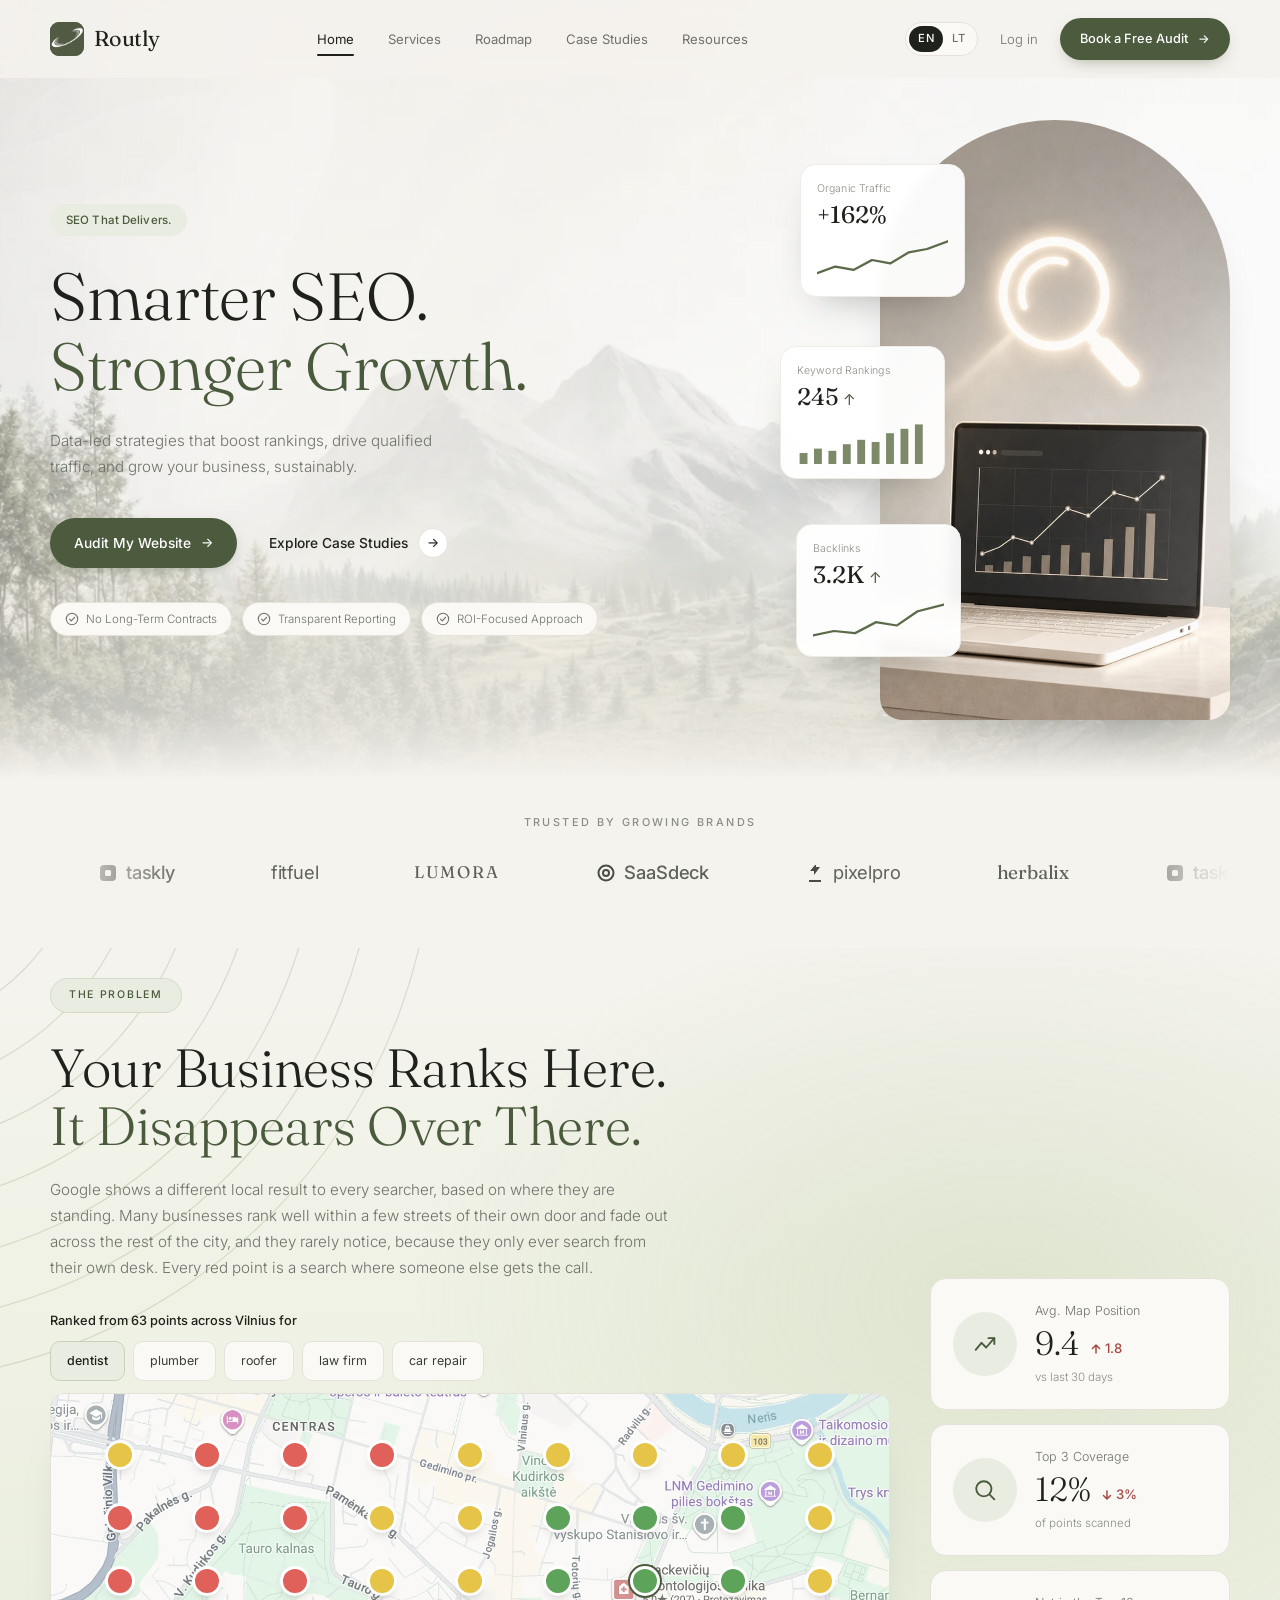
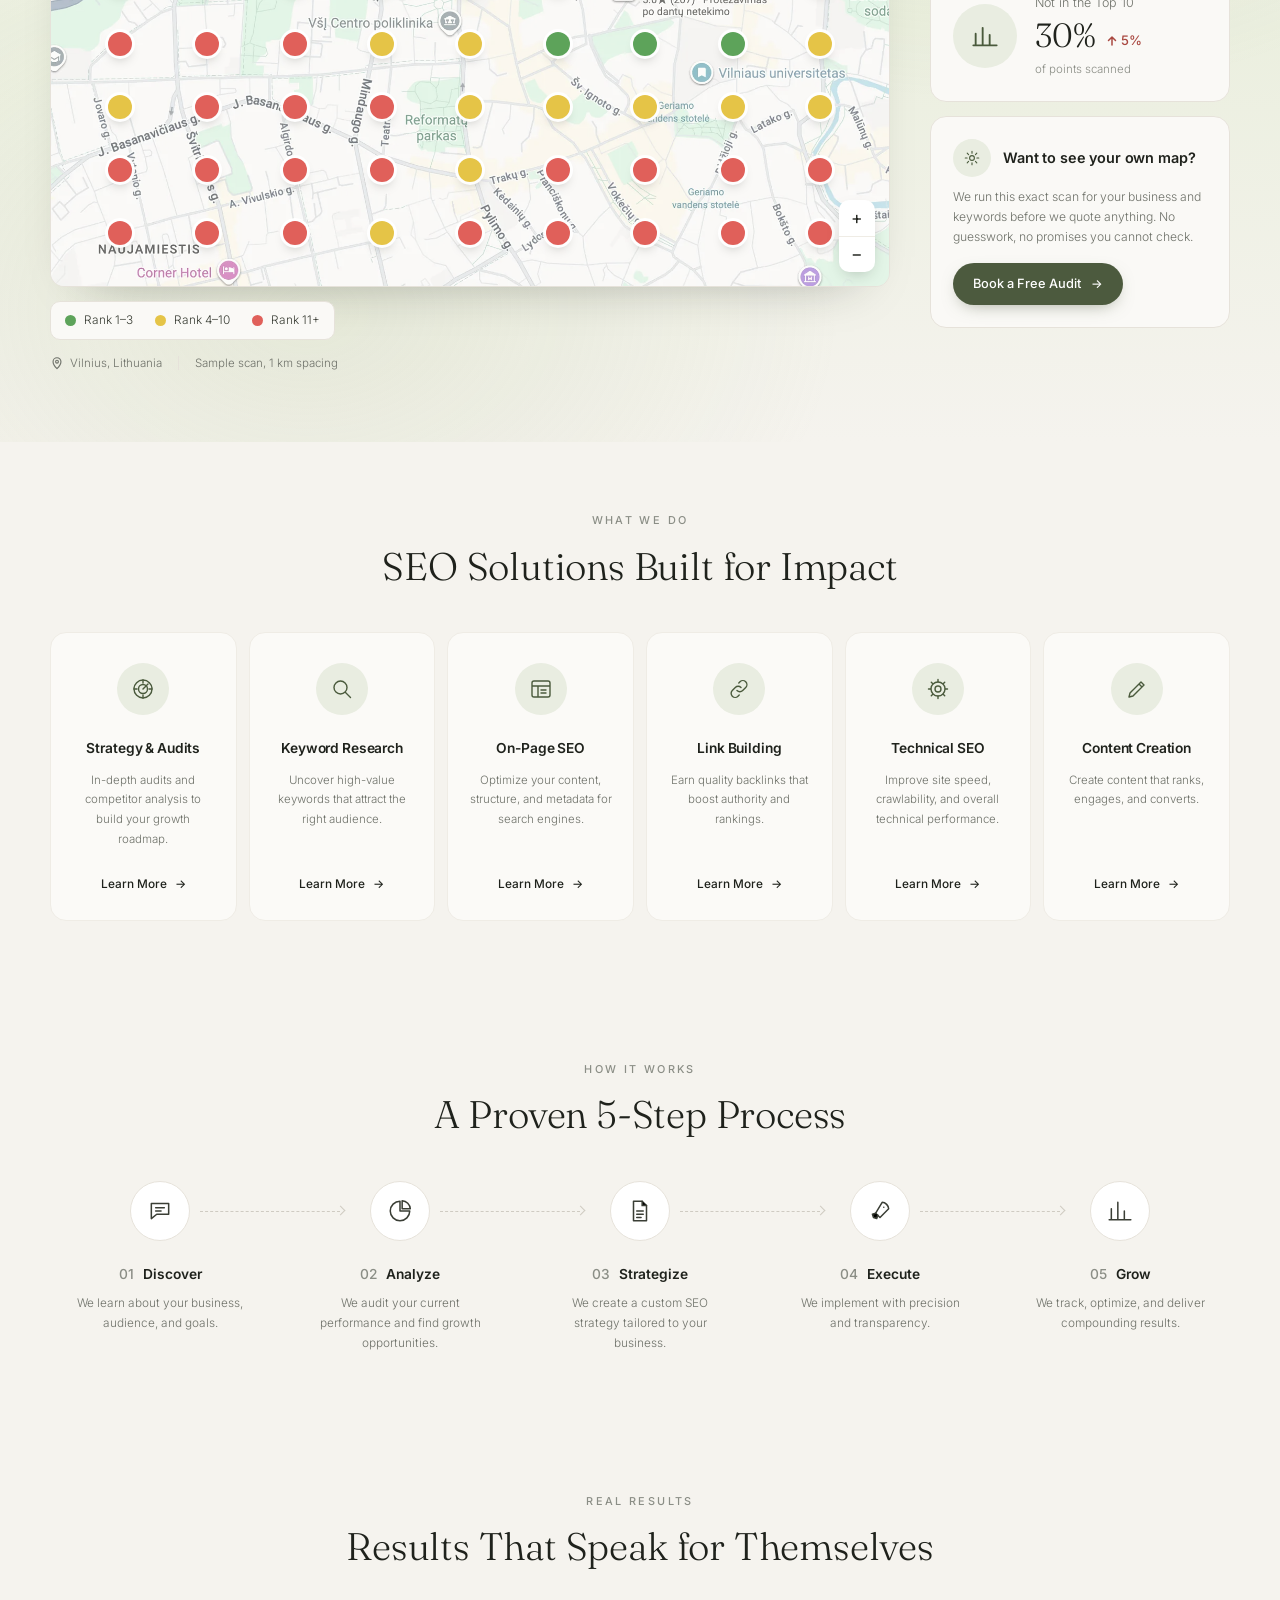
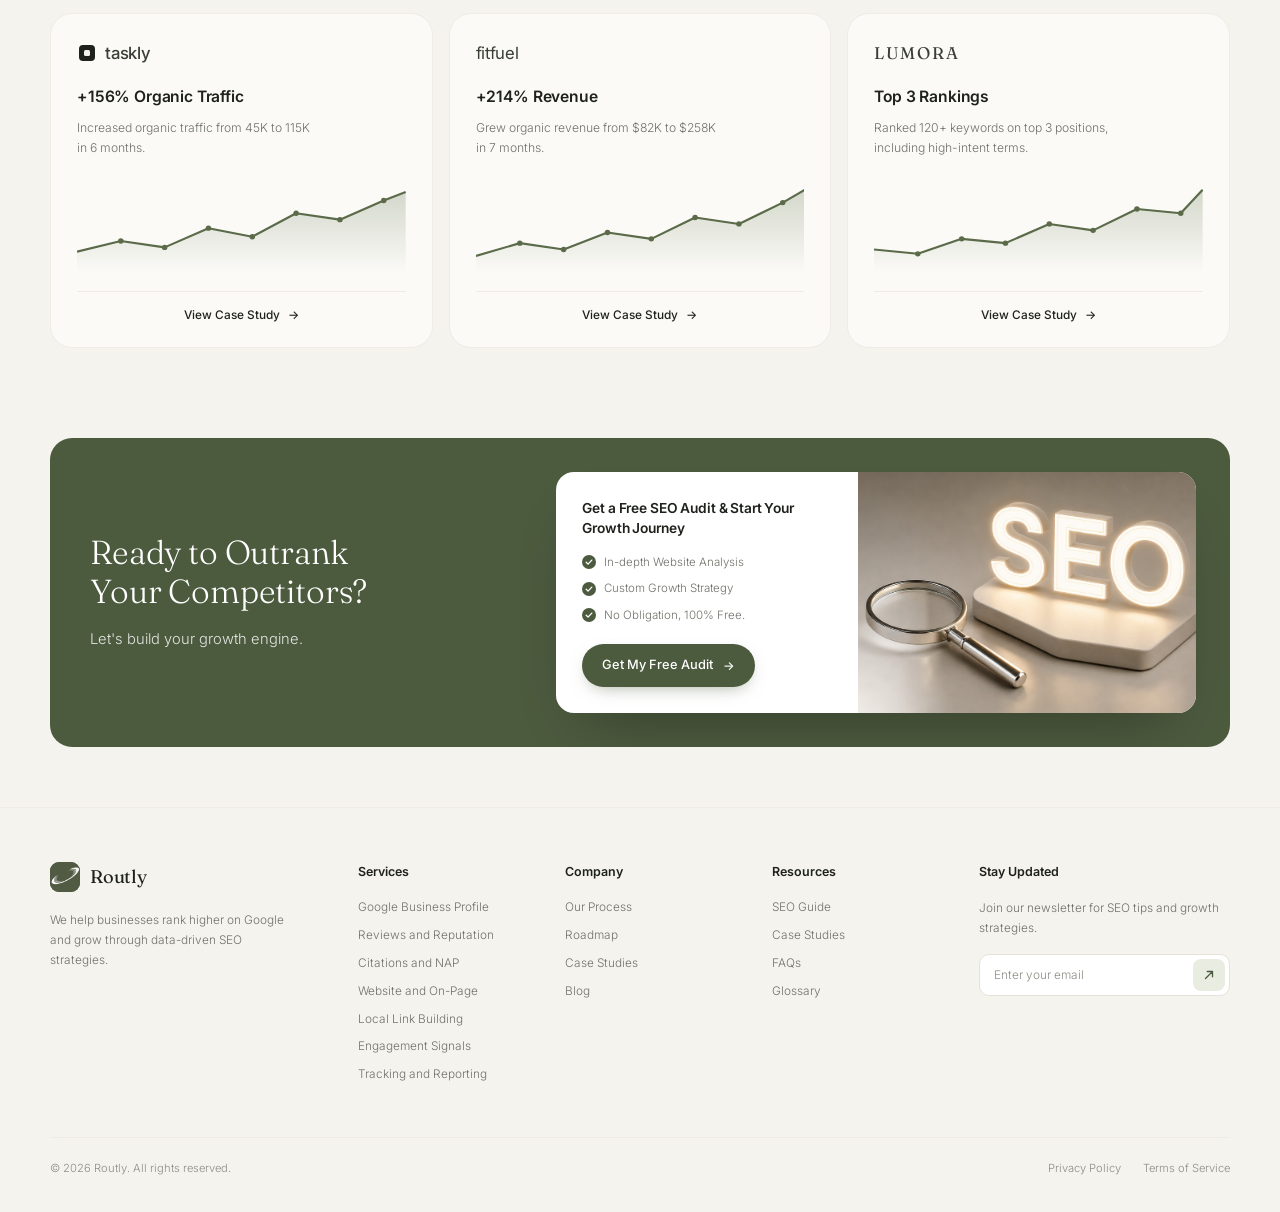
==== commit 7da8164e: "Tune hero backdrop balance and add decorated Problem section background Co-Authored-By: Claude Fable" ====
--- a/index.html
+++ b/index.html
@@ -14,7 +14,7 @@
   <link rel="icon" href="favicon.ico" sizes="32x32" />
   <link rel="icon" type="image/png" sizes="192x192" href="assets/favicon-192.png" />
   <link rel="apple-touch-icon" href="assets/apple-touch-icon.png" />
-  <link rel="stylesheet" href="styles.css?v=12" />
+  <link rel="stylesheet" href="styles.css?v=13" />
 </head>
 <body>
 
--- a/styles.css
+++ b/styles.css
@@ -159,11 +159,19 @@
   inset: 0;
   z-index: 0;
   background:
-    linear-gradient(180deg, rgba(245,243,238,.6) 0%, rgba(245,243,238,.42) 30%, rgba(245,243,238,.42) 62%, rgba(245,243,238,.88) 90%, var(--bg) 100%),
-    url("assets/hero-bg.webp") center / cover no-repeat;
+    linear-gradient(180deg, rgba(245,243,238,.3) 0%, rgba(245,243,238,.1) 28%, rgba(245,243,238,.08) 62%, rgba(245,243,238,.66) 92%, var(--bg) 100%),
+    linear-gradient(90deg, rgba(245,243,238,0) 4%, rgba(245,243,238,.3) 22%, rgba(245,243,238,.26) 42%, rgba(245,243,238,0) 62%),
+    url("assets/hero-bg.webp") right 38% / 112% auto no-repeat;
   pointer-events: none;
 }
 .home-hero > .container { position: relative; z-index: 1; }
+@media (max-width: 960px) {
+  .home-hero::before {
+    background:
+      linear-gradient(180deg, rgba(245,243,238,.42) 0%, rgba(245,243,238,.24) 28%, rgba(245,243,238,.22) 62%, rgba(245,243,238,.7) 92%, var(--bg) 100%),
+      url("assets/hero-bg.webp") center / cover no-repeat;
+  }
+}
 .hero-grid {
   display: grid;
   grid-template-columns: 1.05fr 0.95fr;
@@ -332,7 +340,20 @@
 .logo.herbalix { font-family: var(--serif); font-weight: 400; font-size: 1.2rem; }
 
 /* ---------- problem (position map) ---------- */
-.problem { padding: 30px 0 70px; }
+.problem { padding: 30px 0 70px; position: relative; }
+.problem::before {
+  content: "";
+  position: absolute;
+  inset: 0;
+  z-index: 0;
+  pointer-events: none;
+  background:
+    radial-gradient(ellipse 900px 620px at 78% 32%, rgba(154,175,120,.2), transparent 65%),
+    radial-gradient(ellipse 760px 540px at 24% 88%, rgba(183,199,152,.22), transparent 70%),
+    url("data:image/svg+xml,%3Csvg%20xmlns%3D'http%3A%2F%2Fwww.w3.org%2F2000%2Fsvg'%20width%3D'600'%20height%3D'600'%3E%3Cg%20fill%3D'none'%20stroke%3D'%23aeb996'%20stroke-width%3D'1.2'%20opacity%3D'.4'%3E%3Ccircle%20cx%3D'-60'%20cy%3D'-60'%20r%3D'100'%2F%3E%3Ccircle%20cx%3D'-60'%20cy%3D'-60'%20r%3D'158'%2F%3E%3Ccircle%20cx%3D'-60'%20cy%3D'-60'%20r%3D'216'%2F%3E%3Ccircle%20cx%3D'-60'%20cy%3D'-60'%20r%3D'274'%2F%3E%3Ccircle%20cx%3D'-60'%20cy%3D'-60'%20r%3D'332'%2F%3E%3Ccircle%20cx%3D'-60'%20cy%3D'-60'%20r%3D'390'%2F%3E%3Ccircle%20cx%3D'-60'%20cy%3D'-60'%20r%3D'448'%2F%3E%3Ccircle%20cx%3D'-60'%20cy%3D'-60'%20r%3D'506'%2F%3E%3Ccircle%20cx%3D'-60'%20cy%3D'-60'%20r%3D'564'%2F%3E%3C%2Fg%3E%3C%2Fsvg%3E") no-repeat -70px -70px,
+    linear-gradient(180deg, var(--bg) 0%, #EFF2E5 30%, #EBEFDF 62%, var(--bg) 100%);
+}
+.problem > .container { position: relative; z-index: 1; }
 .pm-grid {
   display: grid;
   grid-template-columns: minmax(0, 1fr) 300px;
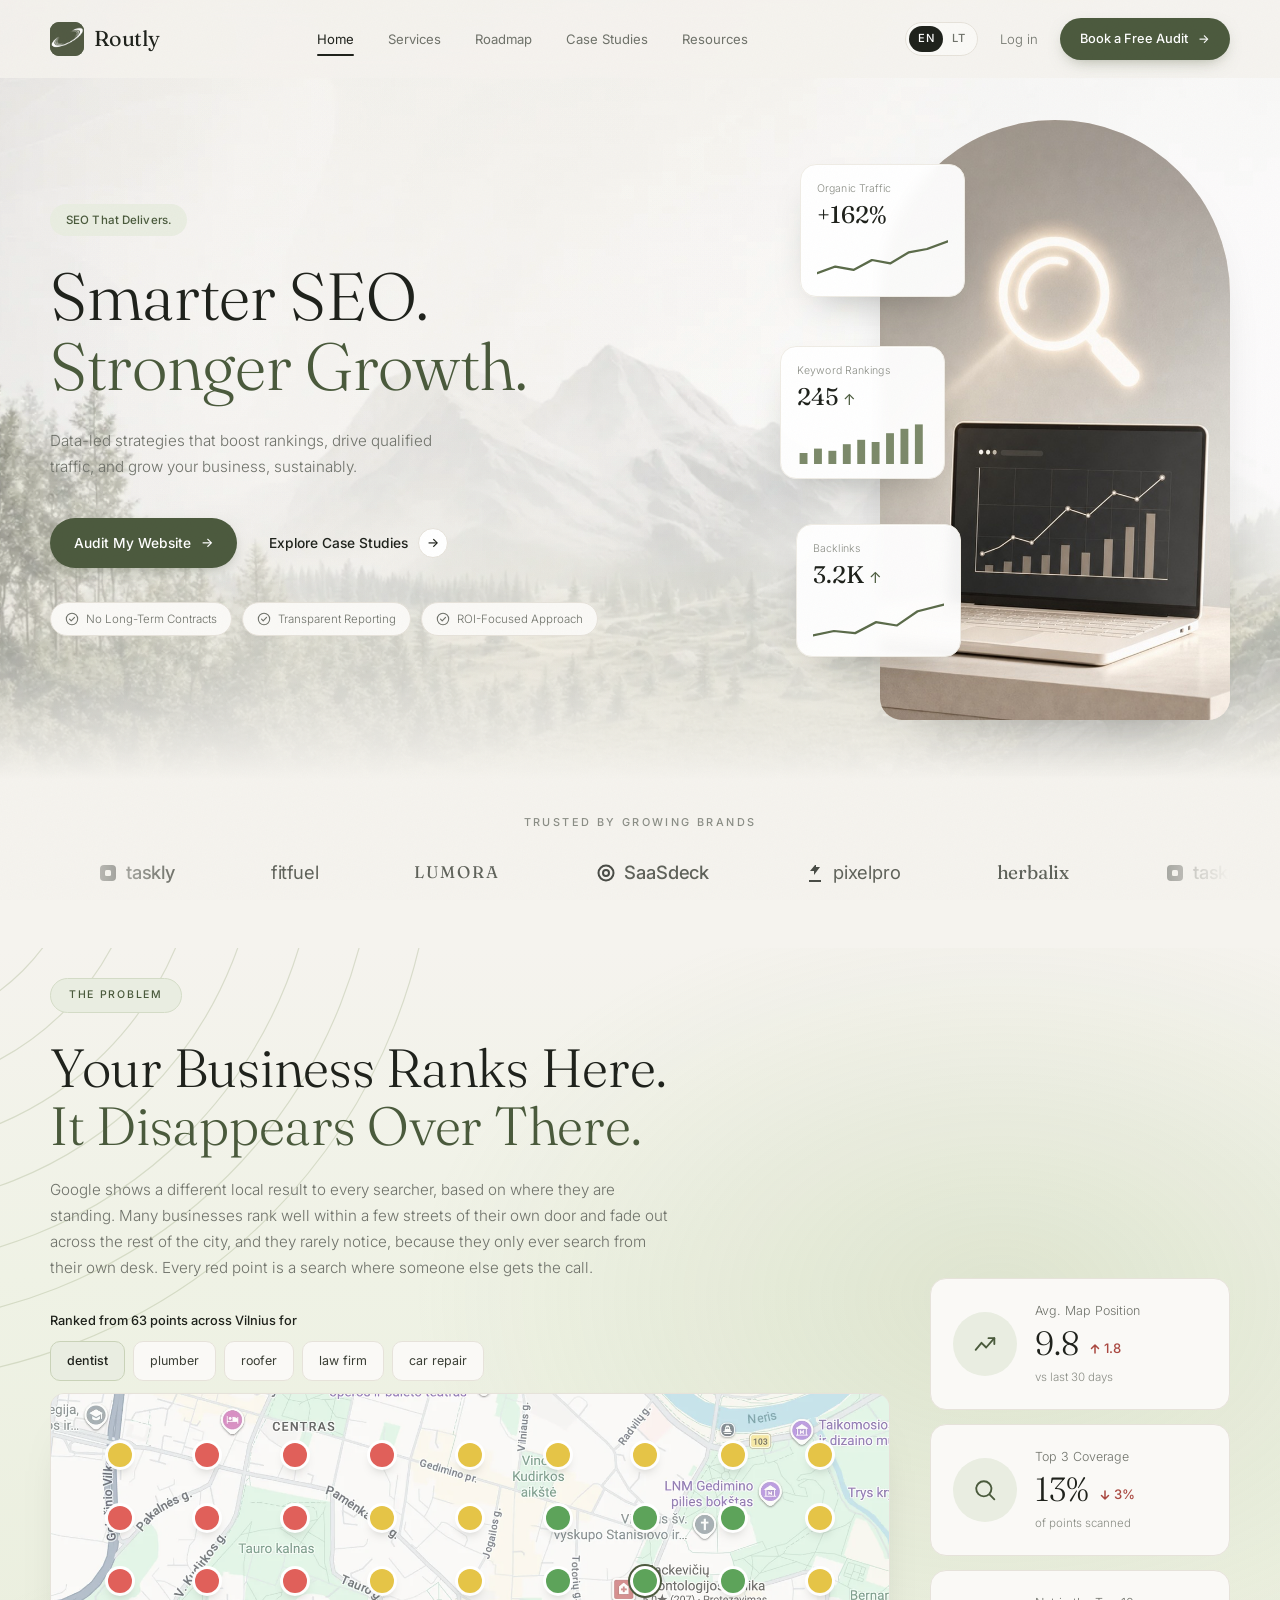
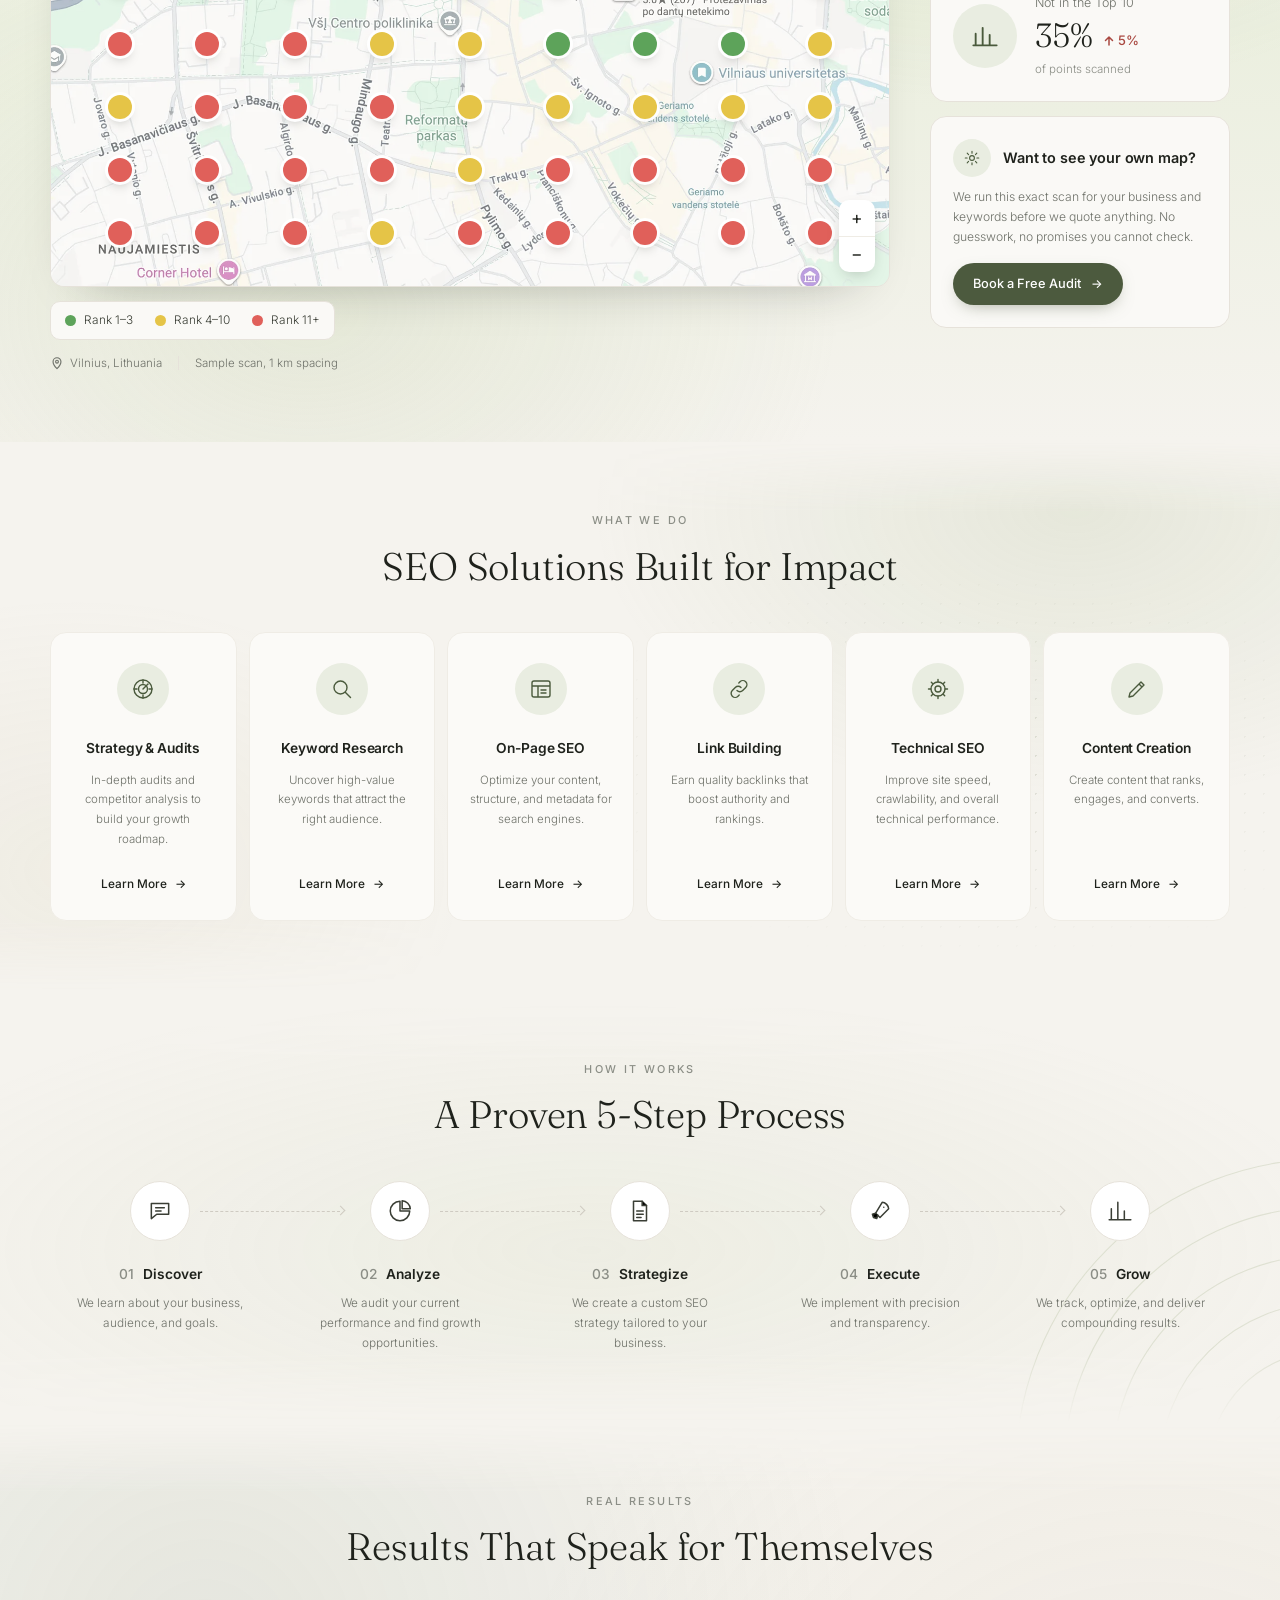
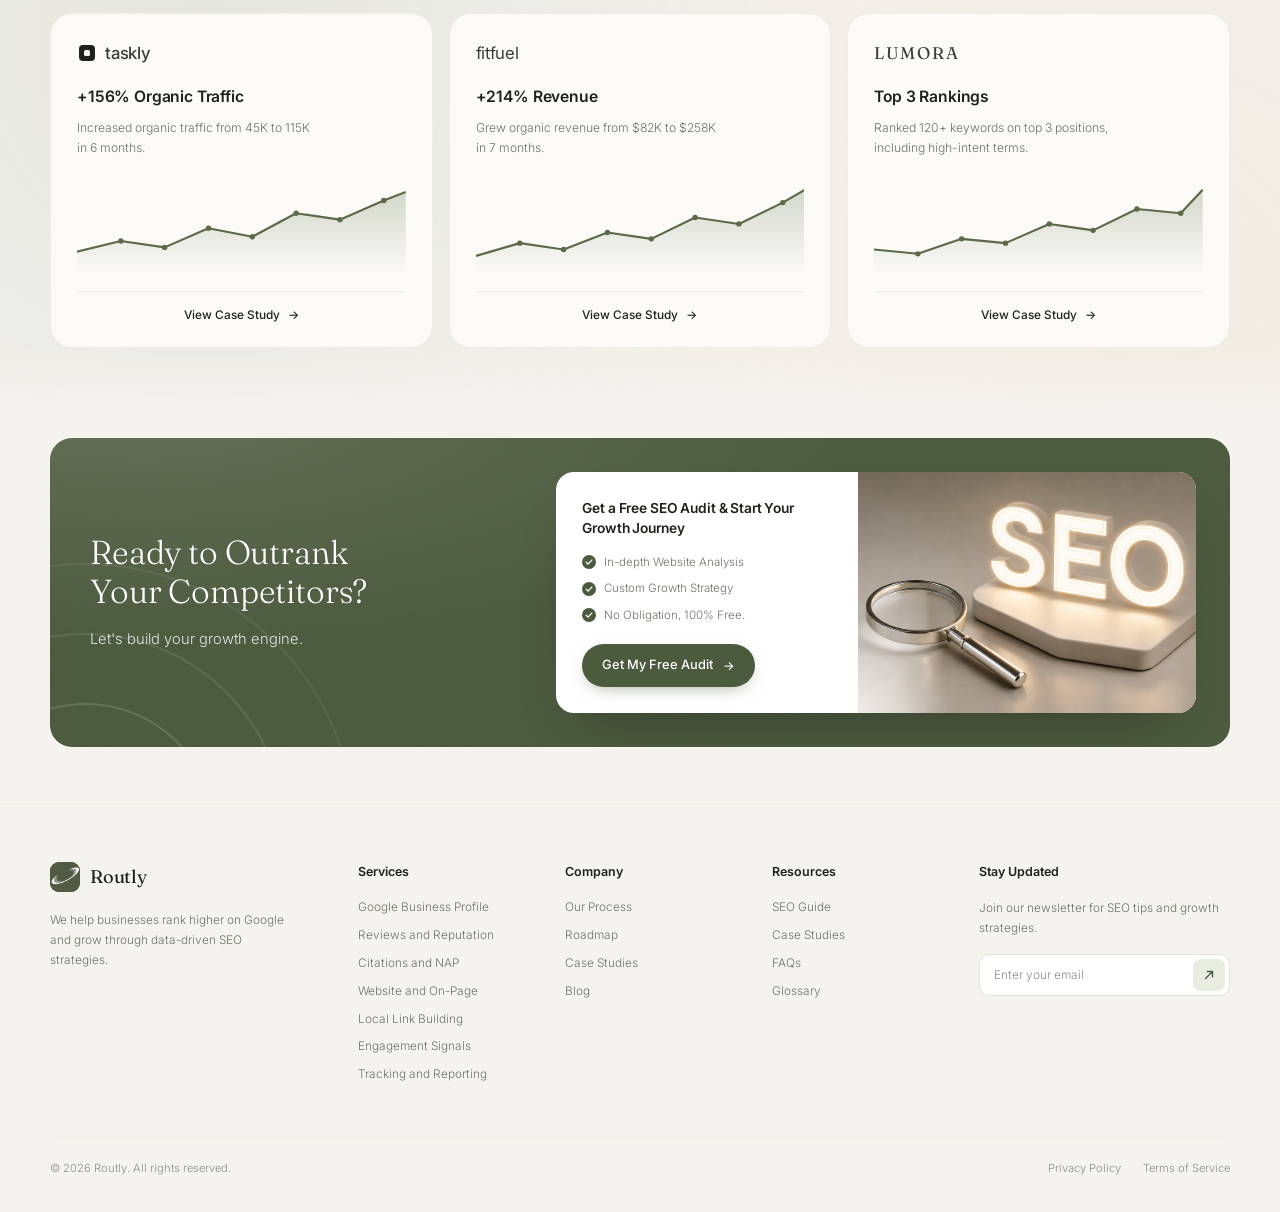
==== commit 47339614: "Add site-wide decorative backdrops: paper grain, section washes, scan-dot grid, orbit-ring motifs Co" ====
--- a/index.html
+++ b/index.html
@@ -14,7 +14,7 @@
   <link rel="icon" href="favicon.ico" sizes="32x32" />
   <link rel="icon" type="image/png" sizes="192x192" href="assets/favicon-192.png" />
   <link rel="apple-touch-icon" href="assets/apple-touch-icon.png" />
-  <link rel="stylesheet" href="styles.css?v=13" />
+  <link rel="stylesheet" href="styles.css?v=14" />
 </head>
 <body>
 
--- a/styles.css
+++ b/styles.css
@@ -159,7 +159,7 @@
   inset: 0;
   z-index: 0;
   background:
-    linear-gradient(180deg, rgba(245,243,238,.3) 0%, rgba(245,243,238,.1) 28%, rgba(245,243,238,.08) 62%, rgba(245,243,238,.66) 92%, var(--bg) 100%),
+    linear-gradient(180deg, rgba(245,243,238,.3) 0%, rgba(245,243,238,.1) 28%, rgba(245,243,238,.08) 58%, rgba(245,243,238,.5) 84%, var(--bg) 100%),
     linear-gradient(90deg, rgba(245,243,238,0) 4%, rgba(245,243,238,.3) 22%, rgba(245,243,238,.26) 42%, rgba(245,243,238,0) 62%),
     url("assets/hero-bg.webp") right 38% / 112% auto no-repeat;
   pointer-events: none;
@@ -168,7 +168,7 @@
 @media (max-width: 960px) {
   .home-hero::before {
     background:
-      linear-gradient(180deg, rgba(245,243,238,.42) 0%, rgba(245,243,238,.24) 28%, rgba(245,243,238,.22) 62%, rgba(245,243,238,.7) 92%, var(--bg) 100%),
+      linear-gradient(180deg, rgba(245,243,238,.42) 0%, rgba(245,243,238,.24) 28%, rgba(245,243,238,.22) 58%, rgba(245,243,238,.7) 86%, var(--bg) 100%),
       url("assets/hero-bg.webp") center / cover no-repeat;
   }
 }
@@ -508,6 +508,115 @@
 
 /* ---------- section spacing ---------- */
 .services, .process, .results { padding: 70px 0; }
+
+/* ---------- decorative backdrops ---------- */
+/* shared paper grain over the whole page */
+body::after {
+  content: "";
+  position: fixed;
+  inset: 0;
+  z-index: 99;
+  pointer-events: none;
+  opacity: .05;
+  mix-blend-mode: multiply;
+  background: url("data:image/svg+xml,%3Csvg%20xmlns%3D'http%3A%2F%2Fwww.w3.org%2F2000%2Fsvg'%20width%3D'180'%20height%3D'180'%3E%3Cfilter%20id%3D'n'%3E%3CfeTurbulence%20type%3D'fractalNoise'%20baseFrequency%3D'0.8'%20numOctaves%3D'3'%20stitchTiles%3D'stitch'%2F%3E%3C%2Ffilter%3E%3Crect%20width%3D'180'%20height%3D'180'%20filter%3D'url(%23n)'%20opacity%3D'.6'%2F%3E%3C%2Fsvg%3E");
+}
+.services, .process, .results { position: relative; }
+.services > .container, .process > .container, .results > .container { position: relative; z-index: 1; }
+/* services: off-centre sage wash + faint scan-grid dots behind the cards */
+.services::before {
+  content: "";
+  position: absolute;
+  inset: 0;
+  z-index: 0;
+  pointer-events: none;
+  background:
+    radial-gradient(ellipse 780px 480px at 84% 12%, rgba(154,175,120,.16), transparent 62%),
+    radial-gradient(ellipse 600px 420px at 6% 78%, rgba(196,183,138,.1), transparent 65%);
+  -webkit-mask-image: linear-gradient(180deg, transparent 0, #000 70px, #000 calc(100% - 70px), transparent 100%);
+  mask-image: linear-gradient(180deg, transparent 0, #000 70px, #000 calc(100% - 70px), transparent 100%);
+}
+.services::after {
+  content: "";
+  position: absolute;
+  inset: 0;
+  z-index: 0;
+  pointer-events: none;
+  background-image: radial-gradient(rgba(85,95,60,.16) 1px, transparent 1px);
+  background-size: 19px 19px;
+  -webkit-mask-image: radial-gradient(ellipse 46% 52% at 76% 58%, #000, transparent 72%);
+  mask-image: radial-gradient(ellipse 46% 52% at 76% 58%, #000, transparent 72%);
+}
+/* process: contour rings in the lower-right corner + soft band behind the steps */
+.process::before {
+  content: "";
+  position: absolute;
+  inset: 0;
+  z-index: 0;
+  pointer-events: none;
+  background:
+    radial-gradient(ellipse 1100px 380px at 46% 60%, rgba(183,199,152,.12), transparent 70%),
+    url("data:image/svg+xml,%3Csvg%20xmlns%3D'http%3A%2F%2Fwww.w3.org%2F2000%2Fsvg'%20width%3D'340'%20height%3D'340'%3E%3Cg%20fill%3D'none'%20stroke%3D'%23aeb996'%20stroke-width%3D'1.1'%20opacity%3D'.3'%3E%3Ccircle%20cx%3D'340'%20cy%3D'340'%20r%3D'70'%2F%3E%3Ccircle%20cx%3D'340'%20cy%3D'340'%20r%3D'118'%2F%3E%3Ccircle%20cx%3D'340'%20cy%3D'340'%20r%3D'166'%2F%3E%3Ccircle%20cx%3D'340'%20cy%3D'340'%20r%3D'214'%2F%3E%3Ccircle%20cx%3D'340'%20cy%3D'340'%20r%3D'262'%2F%3E%3Ccircle%20cx%3D'340'%20cy%3D'340'%20r%3D'310'%2F%3E%3C%2Fg%3E%3C%2Fsvg%3E") no-repeat calc(100% + 46px) calc(100% + 46px);
+  -webkit-mask-image: linear-gradient(180deg, transparent 0, #000 70px, #000 calc(100% - 70px), transparent 100%);
+  mask-image: linear-gradient(180deg, transparent 0, #000 70px, #000 calc(100% - 70px), transparent 100%);
+}
+/* results: quiet two-tone wash, no pattern */
+.results::before {
+  content: "";
+  position: absolute;
+  inset: 0;
+  z-index: 0;
+  pointer-events: none;
+  background:
+    radial-gradient(circle at 16% 38%, rgba(122,145,118,.13), transparent 58%),
+    radial-gradient(circle at 90% 78%, rgba(196,178,138,.11), transparent 55%);
+  -webkit-mask-image: linear-gradient(180deg, transparent 0, #000 70px, #000 calc(100% - 70px), transparent 100%);
+  mask-image: linear-gradient(180deg, transparent 0, #000 70px, #000 calc(100% - 70px), transparent 100%);
+}
+/* roadmap page: same family */
+.roadmap { position: relative; }
+.roadmap > .container { position: relative; z-index: 1; }
+.roadmap::before {
+  content: "";
+  position: absolute;
+  inset: 0;
+  z-index: 0;
+  pointer-events: none;
+  background:
+    radial-gradient(ellipse 760px 460px at 88% 6%, rgba(154,175,120,.14), transparent 62%),
+    radial-gradient(ellipse 640px 420px at 4% 72%, rgba(196,183,138,.1), transparent 65%),
+    url("data:image/svg+xml,%3Csvg%20xmlns%3D'http%3A%2F%2Fwww.w3.org%2F2000%2Fsvg'%20width%3D'400'%20height%3D'400'%3E%3Cg%20fill%3D'none'%20stroke%3D'%23aeb996'%20stroke-width%3D'1.1'%20opacity%3D'.34'%3E%3Ccircle%20cx%3D'400'%20cy%3D'0'%20r%3D'80'%2F%3E%3Ccircle%20cx%3D'400'%20cy%3D'0'%20r%3D'130'%2F%3E%3Ccircle%20cx%3D'400'%20cy%3D'0'%20r%3D'180'%2F%3E%3Ccircle%20cx%3D'400'%20cy%3D'0'%20r%3D'230'%2F%3E%3Ccircle%20cx%3D'400'%20cy%3D'0'%20r%3D'280'%2F%3E%3Ccircle%20cx%3D'400'%20cy%3D'0'%20r%3D'330'%2F%3E%3Ccircle%20cx%3D'400'%20cy%3D'0'%20r%3D'380'%2F%3E%3C%2Fg%3E%3C%2Fsvg%3E") no-repeat calc(100% + 56px) -56px;
+  -webkit-mask-image: linear-gradient(180deg, transparent 0, #000 70px, #000 calc(100% - 70px), transparent 100%);
+  mask-image: linear-gradient(180deg, transparent 0, #000 70px, #000 calc(100% - 70px), transparent 100%);
+}
+
+/* cta banner: orbit-ring lines + corner light, echoes the brand mark */
+.cta-banner {
+  position: relative;
+  isolation: isolate;
+}
+.cta-banner::before {
+  content: "";
+  position: absolute;
+  inset: 0;
+  z-index: -1;
+  pointer-events: none;
+  background:
+    radial-gradient(circle at 3% 128%, transparent 128px, rgba(255,255,255,.14) 129px, rgba(255,255,255,.14) 130px, transparent 131px),
+    radial-gradient(circle at 3% 128%, transparent 198px, rgba(255,255,255,.1) 199px, rgba(255,255,255,.1) 200px, transparent 201px),
+    radial-gradient(circle at 3% 128%, transparent 268px, rgba(255,255,255,.07) 269px, rgba(255,255,255,.07) 270px, transparent 271px),
+    radial-gradient(ellipse 120% 150% at 8% -10%, rgba(255,255,255,.12), transparent 52%);
+}
+.cta-banner::after {
+  content: "";
+  position: absolute;
+  inset: 0;
+  z-index: -1;
+  pointer-events: none;
+  opacity: .12;
+  mix-blend-mode: soft-light;
+  background: url("data:image/svg+xml,%3Csvg%20xmlns%3D'http%3A%2F%2Fwww.w3.org%2F2000%2Fsvg'%20width%3D'180'%20height%3D'180'%3E%3Cfilter%20id%3D'n'%3E%3CfeTurbulence%20type%3D'fractalNoise'%20baseFrequency%3D'0.8'%20numOctaves%3D'3'%20stitchTiles%3D'stitch'%2F%3E%3C%2Ffilter%3E%3Crect%20width%3D'180'%20height%3D'180'%20filter%3D'url(%23n)'%20opacity%3D'.6'%2F%3E%3C%2Fsvg%3E");
+}
 .services h2, .process h2, .results h2 { margin-bottom: 44px; }
 
 /* ---------- services ---------- */
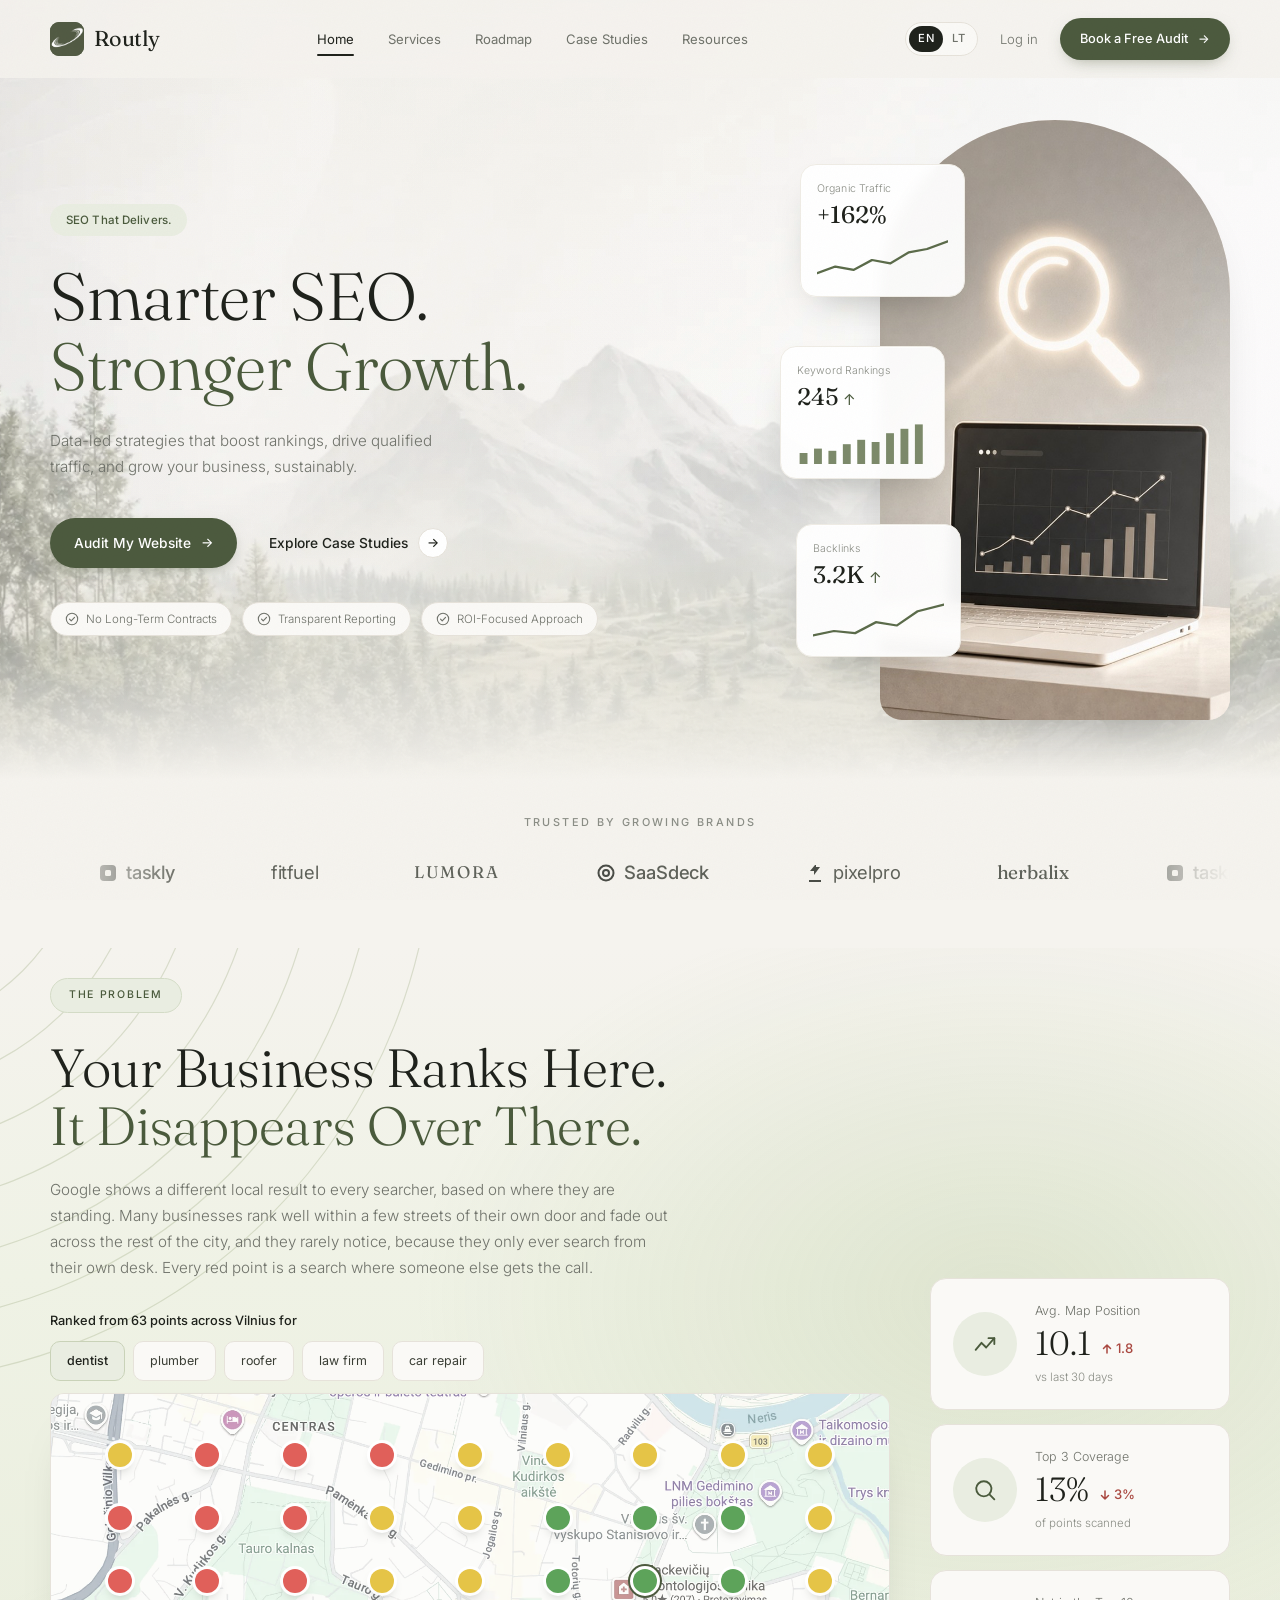
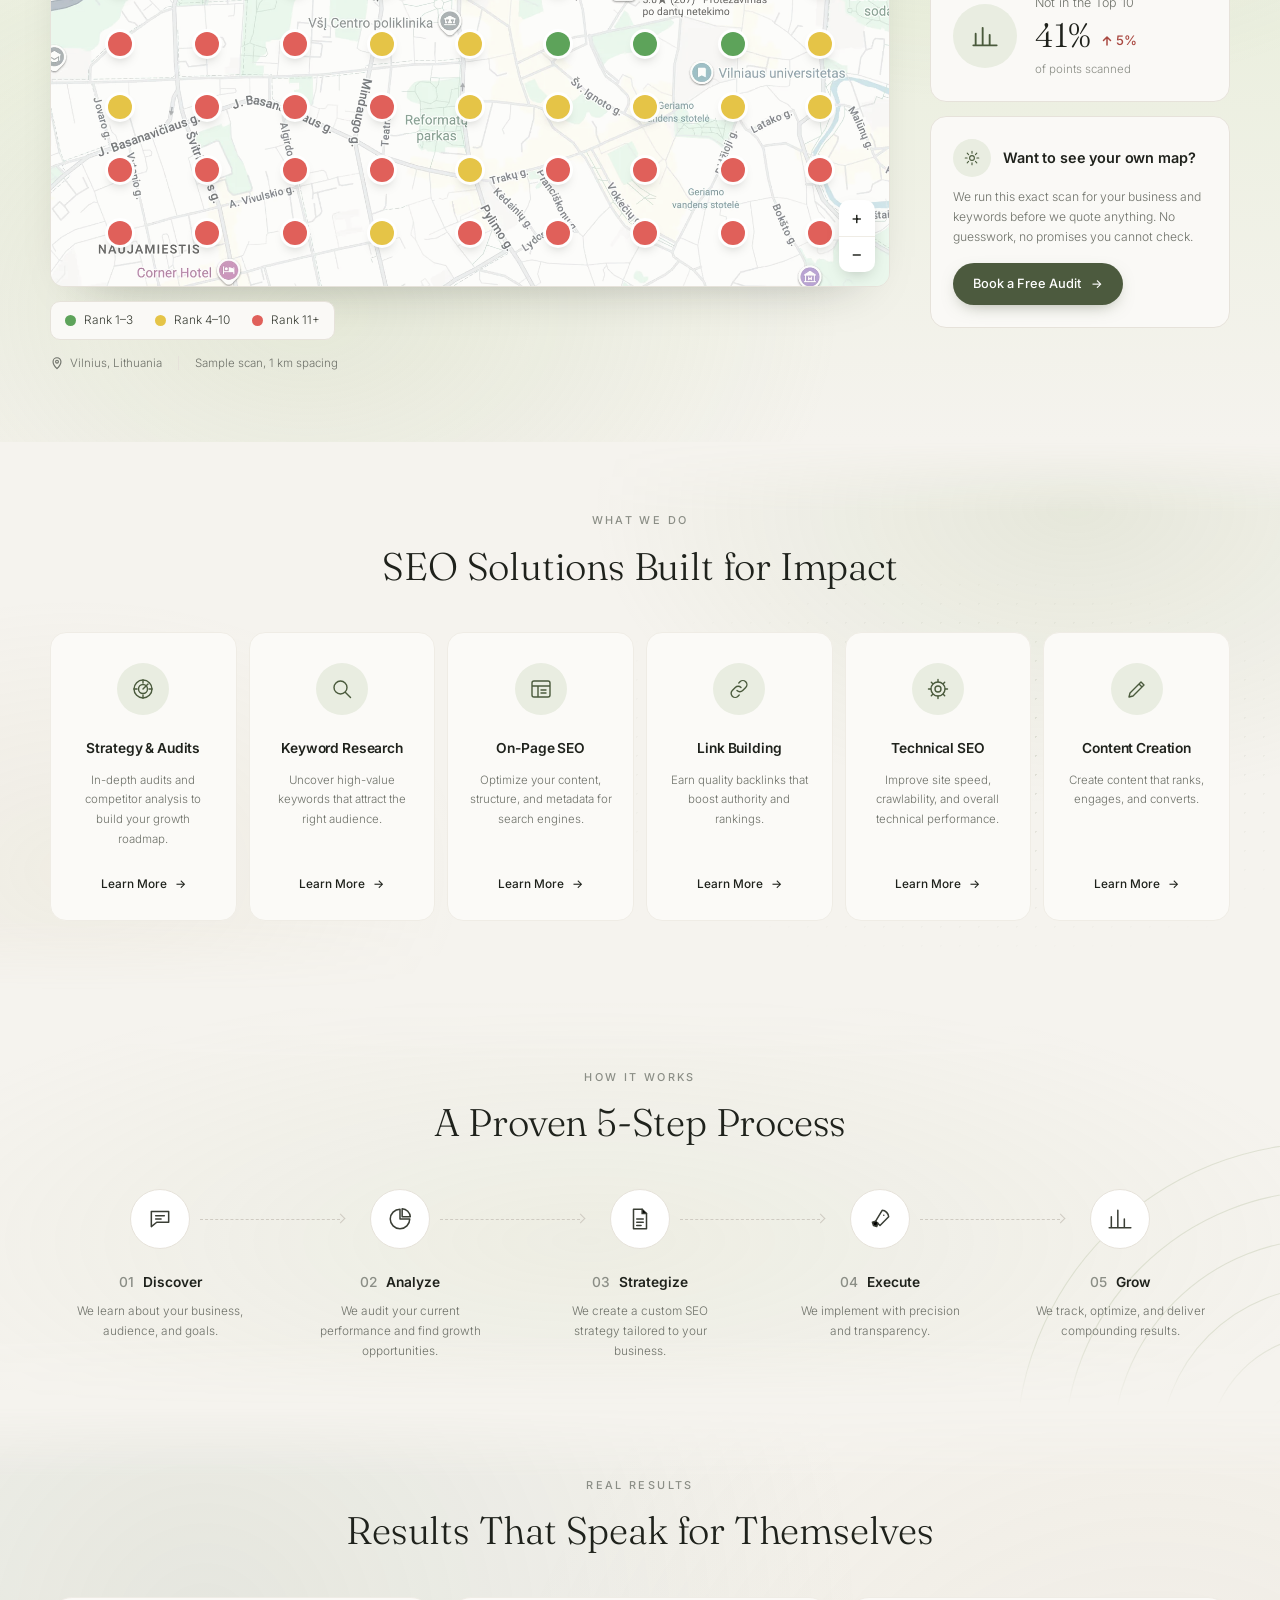
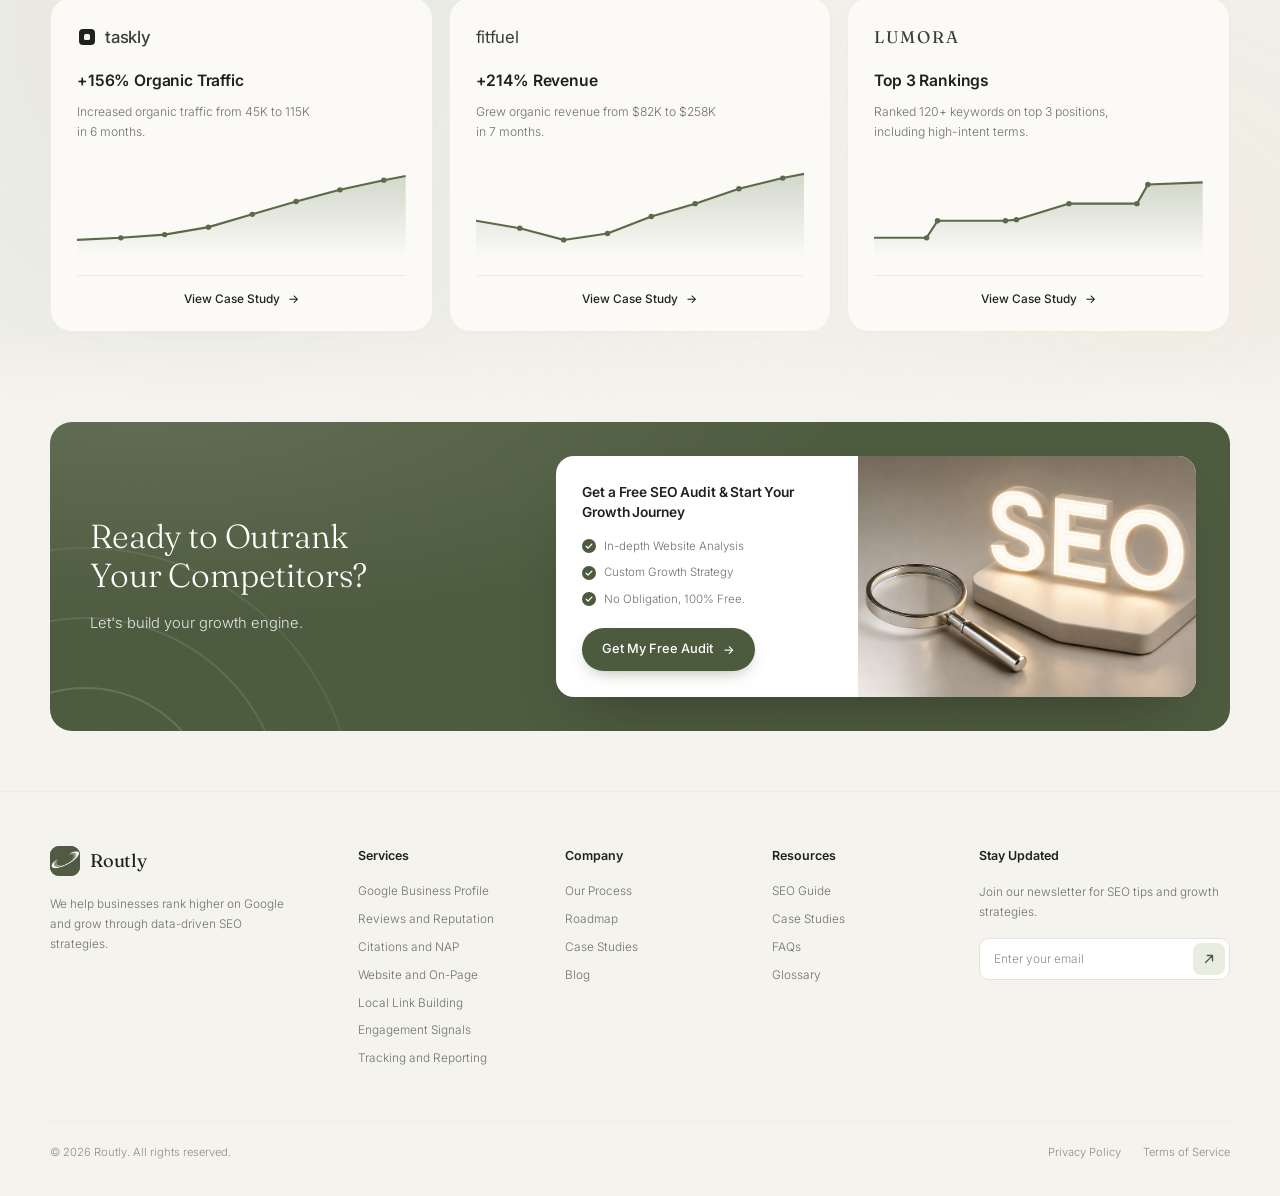
==== commit f7ce9b40: "Add services hero river backdrop, solidify podium artwork, vary result charts - Services hero: misty" ====
--- a/index.html
+++ b/index.html
@@ -14,7 +14,7 @@
   <link rel="icon" href="favicon.ico" sizes="32x32" />
   <link rel="icon" type="image/png" sizes="192x192" href="assets/favicon-192.png" />
   <link rel="apple-touch-icon" href="assets/apple-touch-icon.png" />
-  <link rel="stylesheet" href="styles.css?v=14" />
+  <link rel="stylesheet" href="styles.css?v=16" />
 </head>
 <body>
 
@@ -319,9 +319,9 @@
             <p>Increased organic traffic from 45K to 115K in 6 months.</p>
             <svg class="result-chart" viewBox="0 0 300 90" preserveAspectRatio="none" aria-hidden="true">
               <defs><linearGradient id="g1" x1="0" y1="0" x2="0" y2="1"><stop offset="0" stop-color="#8A9878" stop-opacity=".35"/><stop offset="1" stop-color="#8A9878" stop-opacity="0"/></linearGradient></defs>
-              <path d="M0 70 40 60 80 66 120 48 160 56 200 34 240 40 280 22 300 14 V90 H0Z" fill="url(#g1)"/>
-              <polyline points="0,70 40,60 80,66 120,48 160,56 200,34 240,40 280,22 300,14" fill="none" stroke="#5B6B4A" stroke-width="2" stroke-linejoin="round"/>
-              <g fill="#5B6B4A"><circle cx="40" cy="60" r="2.5"/><circle cx="80" cy="66" r="2.5"/><circle cx="120" cy="48" r="2.5"/><circle cx="160" cy="56" r="2.5"/><circle cx="200" cy="34" r="2.5"/><circle cx="240" cy="40" r="2.5"/><circle cx="280" cy="22" r="2.5"/></g>
+              <path d="M0 74 40 72 80 69 120 62 160 50 200 38 240 27 280 18 300 14 V90 H0Z" fill="url(#g1)"/>
+              <polyline points="0,74 40,72 80,69 120,62 160,50 200,38 240,27 280,18 300,14" fill="none" stroke="#5B6B4A" stroke-width="2" stroke-linejoin="round"/>
+              <g fill="#5B6B4A"><circle cx="40" cy="72" r="2.5"/><circle cx="80" cy="69" r="2.5"/><circle cx="120" cy="62" r="2.5"/><circle cx="160" cy="50" r="2.5"/><circle cx="200" cy="38" r="2.5"/><circle cx="240" cy="27" r="2.5"/><circle cx="280" cy="18" r="2.5"/></g>
             </svg>
             <a href="#results" class="learn">View Case Study <span class="arrow">→</span></a>
           </article>
@@ -332,9 +332,9 @@
             <p>Grew organic revenue from $82K to $258K in 7 months.</p>
             <svg class="result-chart" viewBox="0 0 300 90" preserveAspectRatio="none" aria-hidden="true">
               <defs><linearGradient id="g2" x1="0" y1="0" x2="0" y2="1"><stop offset="0" stop-color="#8A9878" stop-opacity=".35"/><stop offset="1" stop-color="#8A9878" stop-opacity="0"/></linearGradient></defs>
-              <path d="M0 74 40 62 80 68 120 52 160 58 200 38 240 44 280 24 300 12 V90 H0Z" fill="url(#g2)"/>
-              <polyline points="0,74 40,62 80,68 120,52 160,58 200,38 240,44 280,24 300,12" fill="none" stroke="#5B6B4A" stroke-width="2" stroke-linejoin="round"/>
-              <g fill="#5B6B4A"><circle cx="40" cy="62" r="2.5"/><circle cx="80" cy="68" r="2.5"/><circle cx="120" cy="52" r="2.5"/><circle cx="160" cy="58" r="2.5"/><circle cx="200" cy="38" r="2.5"/><circle cx="240" cy="44" r="2.5"/><circle cx="280" cy="24" r="2.5"/></g>
+              <path d="M0 56 40 63 80 74 120 68 160 52 200 40 240 26 280 16 300 12 V90 H0Z" fill="url(#g2)"/>
+              <polyline points="0,56 40,63 80,74 120,68 160,52 200,40 240,26 280,16 300,12" fill="none" stroke="#5B6B4A" stroke-width="2" stroke-linejoin="round"/>
+              <g fill="#5B6B4A"><circle cx="40" cy="63" r="2.5"/><circle cx="80" cy="74" r="2.5"/><circle cx="120" cy="68" r="2.5"/><circle cx="160" cy="52" r="2.5"/><circle cx="200" cy="40" r="2.5"/><circle cx="240" cy="26" r="2.5"/><circle cx="280" cy="16" r="2.5"/></g>
             </svg>
             <a href="#results" class="learn">View Case Study <span class="arrow">→</span></a>
           </article>
@@ -345,9 +345,9 @@
             <p>Ranked 120+ keywords on top 3 positions, including high-intent terms.</p>
             <svg class="result-chart" viewBox="0 0 300 90" preserveAspectRatio="none" aria-hidden="true">
               <defs><linearGradient id="g3" x1="0" y1="0" x2="0" y2="1"><stop offset="0" stop-color="#8A9878" stop-opacity=".35"/><stop offset="1" stop-color="#8A9878" stop-opacity="0"/></linearGradient></defs>
-              <path d="M0 68 40 72 80 58 120 62 160 44 200 50 240 30 280 34 300 12 V90 H0Z" fill="url(#g3)"/>
-              <polyline points="0,68 40,72 80,58 120,62 160,44 200,50 240,30 280,34 300,12" fill="none" stroke="#5B6B4A" stroke-width="2" stroke-linejoin="round"/>
-              <g fill="#5B6B4A"><circle cx="40" cy="72" r="2.5"/><circle cx="80" cy="58" r="2.5"/><circle cx="120" cy="62" r="2.5"/><circle cx="160" cy="44" r="2.5"/><circle cx="200" cy="50" r="2.5"/><circle cx="240" cy="30" r="2.5"/><circle cx="280" cy="34" r="2.5"/></g>
+              <path d="M0 72 48 72 58 56 120 56 130 55 178 40 240 40 250 22 300 20 V90 H0Z" fill="url(#g3)"/>
+              <polyline points="0,72 48,72 58,56 120,56 130,55 178,40 240,40 250,22 300,20" fill="none" stroke="#5B6B4A" stroke-width="2" stroke-linejoin="round"/>
+              <g fill="#5B6B4A"><circle cx="48" cy="72" r="2.5"/><circle cx="58" cy="56" r="2.5"/><circle cx="120" cy="56" r="2.5"/><circle cx="130" cy="55" r="2.5"/><circle cx="178" cy="40" r="2.5"/><circle cx="240" cy="40" r="2.5"/><circle cx="250" cy="22" r="2.5"/></g>
             </svg>
             <a href="#results" class="learn">View Case Study <span class="arrow">→</span></a>
           </article>
--- a/styles.css
+++ b/styles.css
@@ -414,7 +414,7 @@
   box-shadow: 0 24px 50px -36px rgba(31,34,28,.4);
 }
 .pm-map picture, .pm-map img { position: absolute; inset: 0; width: 100%; height: 100%; }
-.pm-map img { object-fit: cover; filter: saturate(.7) brightness(1.03); }
+.pm-map img { object-fit: cover; filter: saturate(.5) brightness(1.05); }
 .pm-map::after { content: ""; position: absolute; inset: 0; background: rgba(245,243,238,.3); pointer-events: none; }
 .pm-dots {
   position: absolute; inset: 0; z-index: 2;
@@ -507,7 +507,8 @@
 }
 
 /* ---------- section spacing ---------- */
-.services, .process, .results { padding: 70px 0; }
+.services, .results { padding: 70px 0; }
+.process { padding: 78px 0 46px; }
 
 /* ---------- decorative backdrops ---------- */
 /* shared paper grain over the whole page */
@@ -814,7 +815,26 @@
 
 /* ---------- services page ---------- */
 /* hero */
-.svc-hero { padding: 40px 0 60px; }
+.svc-hero { padding: 40px 0 110px; position: relative; margin-top: -78px; padding-top: calc(40px + 78px); }
+.svc-hero::before {
+  content: "";
+  position: absolute;
+  inset: 0;
+  z-index: 0;
+  pointer-events: none;
+  background:
+    linear-gradient(180deg, rgba(245,243,238,.3) 0%, rgba(245,243,238,.1) 28%, rgba(245,243,238,.08) 58%, rgba(245,243,238,.5) 84%, var(--bg) 100%),
+    linear-gradient(90deg, rgba(245,243,238,0) 4%, rgba(245,243,238,.3) 22%, rgba(245,243,238,.26) 42%, rgba(245,243,238,0) 62%),
+    url("assets/svc-hero-bg.webp") right 74% / 112% auto no-repeat;
+}
+.svc-hero > .container { position: relative; z-index: 1; }
+@media (max-width: 960px) {
+  .svc-hero::before {
+    background:
+      linear-gradient(180deg, rgba(245,243,238,.42) 0%, rgba(245,243,238,.24) 28%, rgba(245,243,238,.22) 58%, rgba(245,243,238,.7) 86%, var(--bg) 100%),
+      url("assets/svc-hero-bg.webp") center / cover no-repeat;
+  }
+}
 .svc-hero-grid {
   grid-template-columns: 1.05fr 0.95fr;
   grid-template-areas: "copy visual" "trust visual";
@@ -827,9 +847,9 @@
 .svc-hero-visual {
   grid-area: visual;
   display: flex; justify-content: center; align-items: center;
-  padding: 10px 0;
-}
-.svc-hero-visual picture { display: block; width: min(100%, 470px); }
+  padding: 56px 0 0;
+}
+.svc-hero-visual picture { display: block; width: min(100%, 600px); }
 .svc-hero-visual img { width: 100%; height: auto; }
 /* ---------- services hero animation ---------- */
 .svc-hero .hero-copy > * { opacity: 0; animation: rise-in .7s cubic-bezier(.2,.7,.2,1) forwards; }
@@ -1207,7 +1227,7 @@
   .step:not(:last-child)::before, .step:not(:last-child)::after { display: none; }
   .result-grid { grid-template-columns: 1fr; }
   .svc-hero-grid { grid-template-columns: 1fr; grid-template-areas: "copy" "visual" "trust"; gap: 36px; }
-  .svc-hero-visual picture { width: min(100%, 420px); }
+  .svc-hero-visual picture { width: min(100%, 500px); }
   .trust-bar { justify-self: center; justify-content: center; }
   .offer-grid { grid-template-columns: repeat(2, 1fr); }
   .offer-card-wide { grid-column: 1 / -1; }
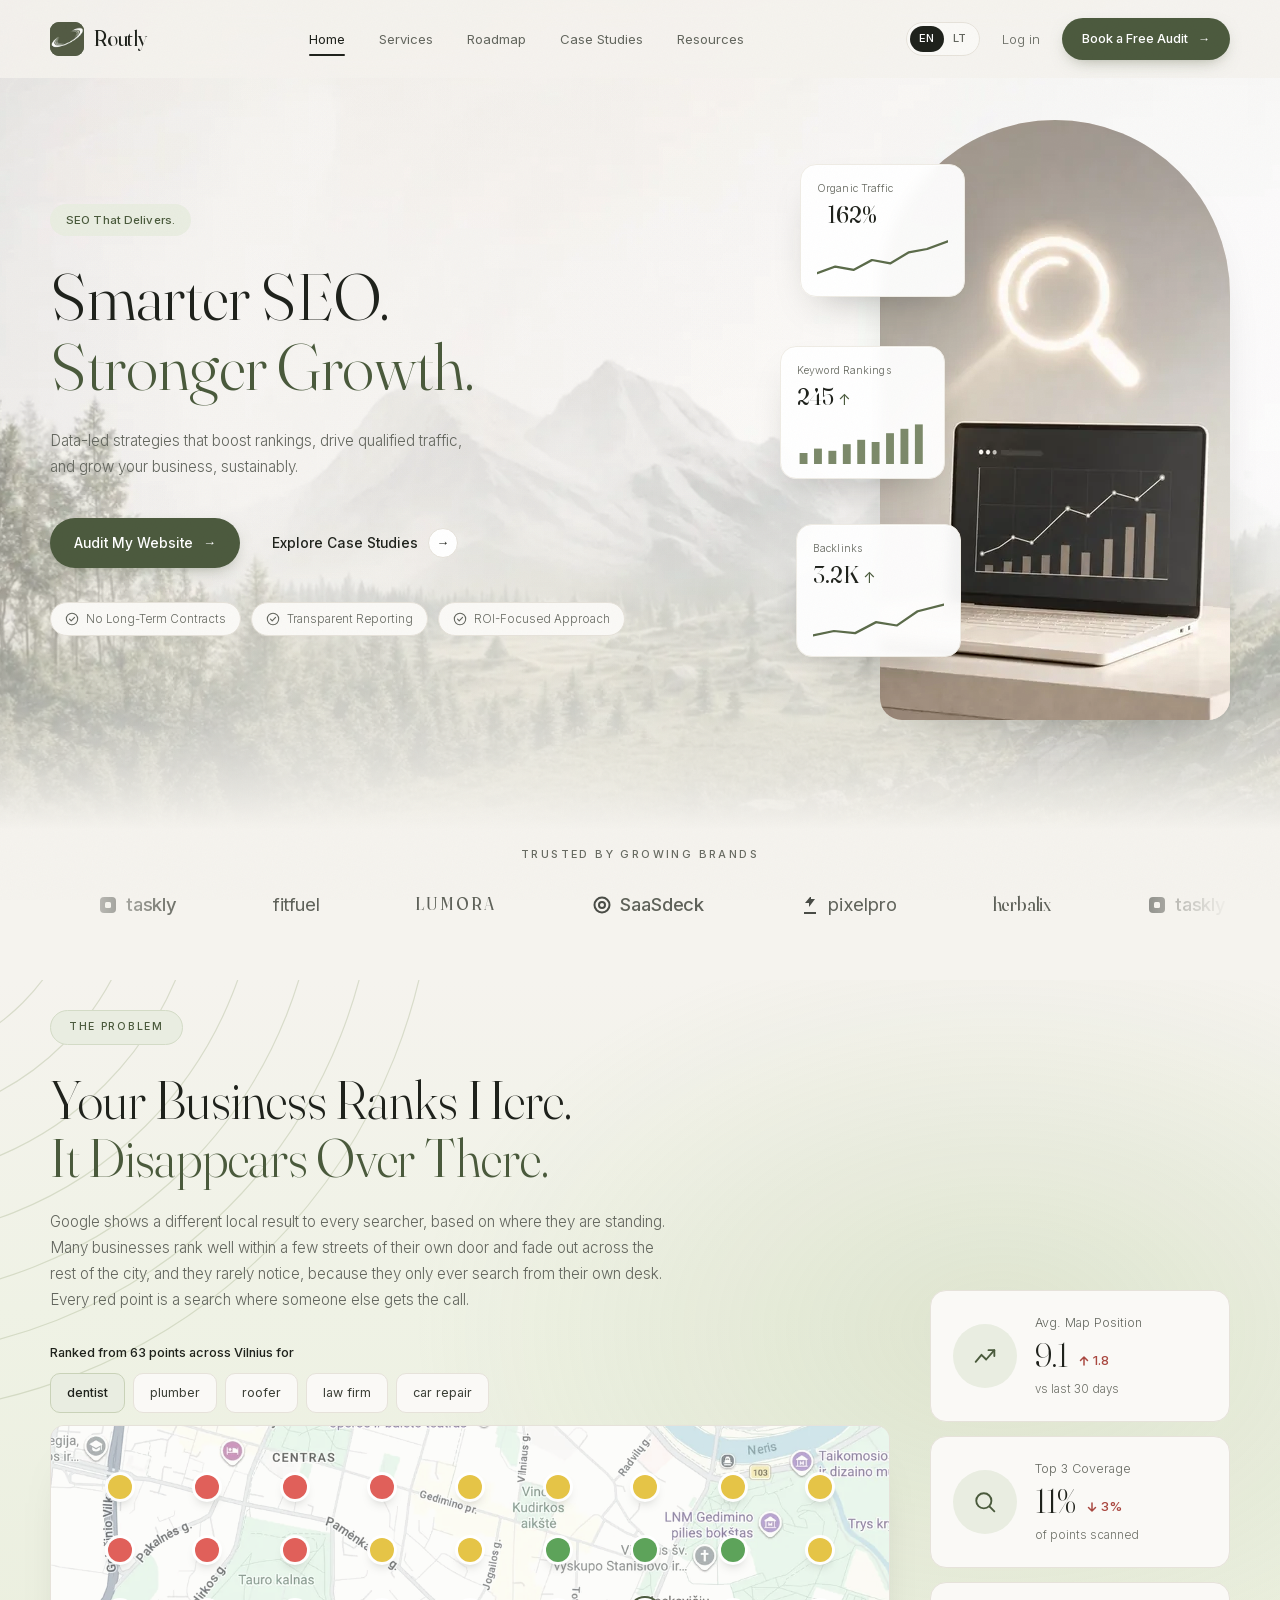
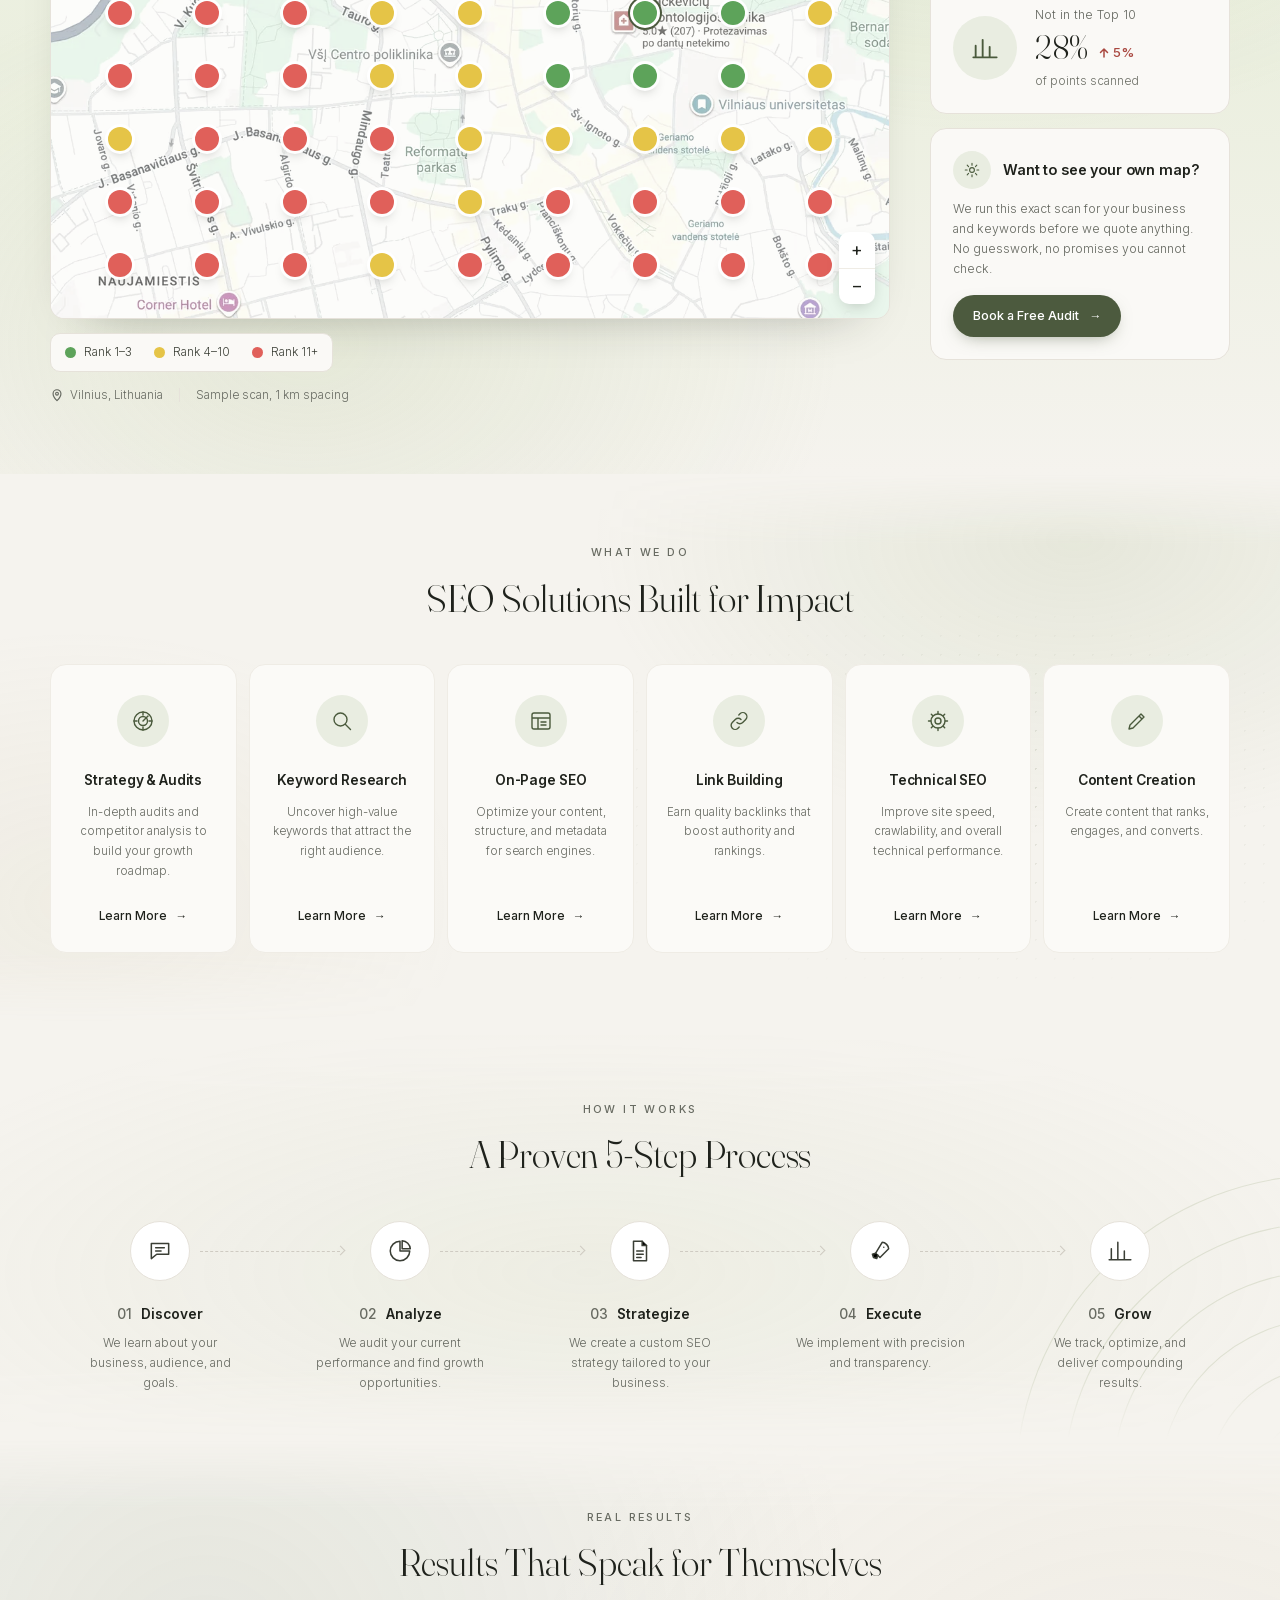
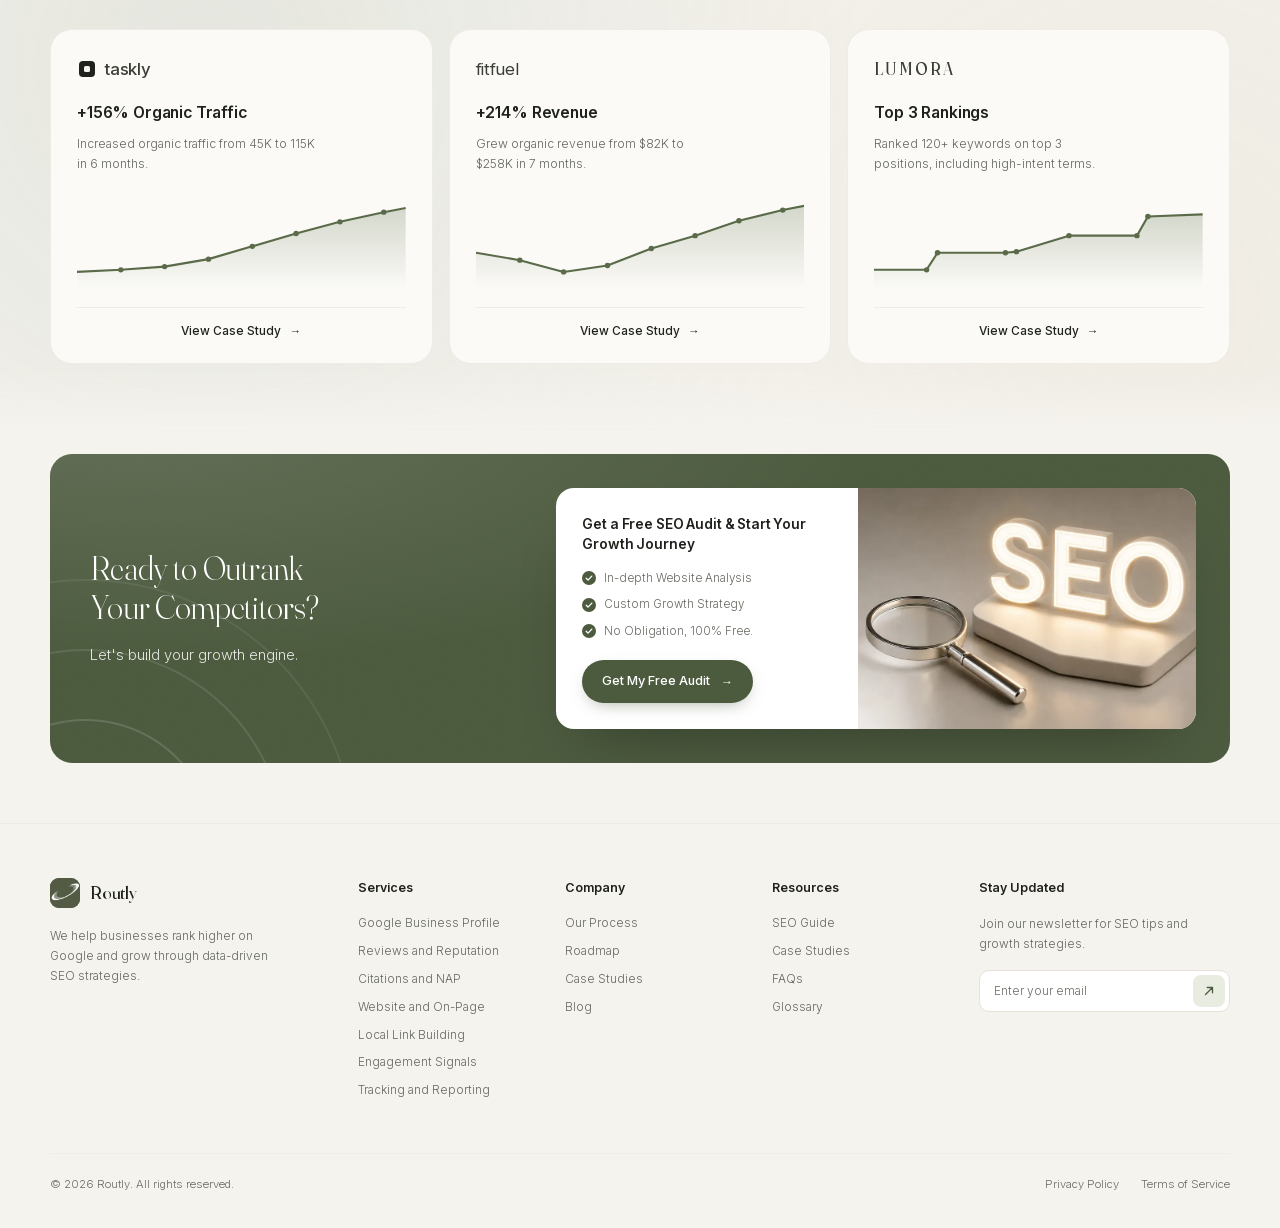
==== commit db7a41da: "SEO max: Lighthouse 100s desktop + mobile - Absolute hreflang + canonical, OG/Twitter meta, JSON-LD," ====
--- a/index.html
+++ b/index.html
@@ -3,18 +3,37 @@
 <head>
   <meta charset="UTF-8" />
   <meta name="viewport" content="width=device-width, initial-scale=1.0" />
+  <meta name="theme-color" content="#F5F3EE" />
+  <link rel="preload" media="(min-width: 961px)" href="assets/hero-bg.webp" as="image" type="image/webp" fetchpriority="high" />
+  <link rel="preload" media="(max-width: 960px)" href="assets/hero-480.webp" as="image" type="image/webp" fetchpriority="high" />
+  <link rel="preload" href="assets/fonts/fraunces-latin.woff2" as="font" type="font/woff2" crossorigin />
+  <link rel="preload" href="assets/fonts/inter-latin.woff2" as="font" type="font/woff2" crossorigin />
   <title>Routly | Smarter SEO. Stronger Growth.</title>
   <meta name="description" content="Routly is a data-led SEO agency. We boost rankings, drive qualified traffic, and grow your business sustainably." />
-  <link rel="preconnect" href="https://fonts.googleapis.com" />
-  <link rel="preconnect" href="https://fonts.gstatic.com" crossorigin />
-  <link href="https://fonts.googleapis.com/css2?family=Fraunces:opsz,wght@9..144,300;9..144,400;9..144,500&family=Inter:wght@300;400;500;600&display=swap" rel="stylesheet" />
-  <link rel="alternate" hreflang="en" href="index.html" />
-  <link rel="alternate" hreflang="lt" href="lt/index.html" />
-  <link rel="alternate" hreflang="x-default" href="index.html" />
+  <link rel="canonical" href="https://seo-landing-page-nine.vercel.app/" />
+  <link rel="alternate" hreflang="en" href="https://seo-landing-page-nine.vercel.app/" />
+  <link rel="alternate" hreflang="lt" href="https://seo-landing-page-nine.vercel.app/lt/" />
+  <link rel="alternate" hreflang="x-default" href="https://seo-landing-page-nine.vercel.app/" />
+  <meta property="og:type" content="website" />
+  <meta property="og:site_name" content="Routly" />
+  <meta property="og:url" content="https://seo-landing-page-nine.vercel.app/" />
+  <meta property="og:title" content="Routly | Smarter SEO. Stronger Growth." />
+  <meta property="og:description" content="Routly is a data-led SEO agency. We boost rankings, drive qualified traffic, and grow your business sustainably." />
+  <meta property="og:image" content="https://seo-landing-page-nine.vercel.app/assets/og-image.jpg" />
+  <meta property="og:image:width" content="1200" />
+  <meta property="og:image:height" content="630" />
+  <meta property="og:image:alt" content="Routly, data-led SEO agency" />
+  <meta property="og:locale" content="en_US" />
+  <meta property="og:locale:alternate" content="lt_LT" />
+  <meta name="twitter:card" content="summary_large_image" />
+  <meta name="twitter:title" content="Routly | Smarter SEO. Stronger Growth." />
+  <meta name="twitter:description" content="Routly is a data-led SEO agency. We boost rankings, drive qualified traffic, and grow your business sustainably." />
+  <meta name="twitter:image" content="https://seo-landing-page-nine.vercel.app/assets/og-image.jpg" />
   <link rel="icon" href="favicon.ico" sizes="32x32" />
   <link rel="icon" type="image/png" sizes="192x192" href="assets/favicon-192.png" />
   <link rel="apple-touch-icon" href="assets/apple-touch-icon.png" />
-  <link rel="stylesheet" href="styles.css?v=16" />
+  <style id="site-css">@keyframes card-in{0%{opacity:0;transform:translateY(18px) scale(.97)}to{opacity:1;transform:translateY(0) scale(1)}}@keyframes card-float{0%,to{transform:translateY(0)}50%{transform:translateY(-6px)}}@keyframes line-draw{to{stroke-dashoffset:0}}@keyframes bar-grow{to{transform:scaleY(1)}}@keyframes logo-scroll{0%{transform:translateX(-50%)}to{transform:translateX(0)}}@keyframes rise-in{0%{opacity:0;transform:translateY(14px)}to{opacity:1;transform:translateY(0)}}@keyframes visual-in{0%{opacity:0;transform:translateY(22px) scale(.97)}to{opacity:1;transform:translateY(0) scale(1)}}@keyframes visual-float{0%,to{transform:translateY(0)}50%{transform:translateY(-8px)}}@keyframes panel-in{0%{opacity:0;transform:translateY(-6px)}to{opacity:1;transform:none}}@keyframes icon-pop{0%{opacity:0;transform:scale(.8)}to{opacity:1;transform:scale(1)}}@keyframes path-reveal{to{clip-path:inset(-40px -20px -40px -20px)}}@keyframes rocket-float{0%,to{transform:translate(0,0)}50%{transform:translate(3px,-5px)}}@font-face{font-family:"Fraunces";font-style:italic;font-weight:300;font-display:swap;src:url(/assets/fonts/fraunces-italic-latin-ext.woff2)format("woff2");unicode-range:U+0100-02BA,U+02BD-02C5,U+02C7-02CC,U+02CE-02D7,U+02DD-02FF,U+0304,U+0308,U+0329,U+1D00-1DBF,U+1E00-1E9F,U+1EF2-1EFF,U+2020,U+20A0-20AB,U+20AD-20C0,U+2113,U+2C60-2C7F,U+A720-A7FF}@font-face{font-family:"Fraunces";font-style:italic;font-weight:300;font-display:swap;src:url(/assets/fonts/fraunces-italic-latin.woff2)format("woff2");unicode-range:U+0000-00FF,U+0131,U+0152-0153,U+02BB-02BC,U+02C6,U+02DA,U+02DC,U+0304,U+0308,U+0329,U+2000-206F,U+20AC,U+2122,U+2191,U+2193,U+2212,U+2215,U+FEFF,U+FFFD}@font-face{font-family:"Fraunces";font-style:normal;font-weight:300 500;font-display:swap;src:url(/assets/fonts/fraunces-latin-ext.woff2)format("woff2");unicode-range:U+0100-02BA,U+02BD-02C5,U+02C7-02CC,U+02CE-02D7,U+02DD-02FF,U+0304,U+0308,U+0329,U+1D00-1DBF,U+1E00-1E9F,U+1EF2-1EFF,U+2020,U+20A0-20AB,U+20AD-20C0,U+2113,U+2C60-2C7F,U+A720-A7FF}@font-face{font-family:"Fraunces";font-style:normal;font-weight:300 500;font-display:swap;src:url(/assets/fonts/fraunces-latin.woff2)format("woff2");unicode-range:U+0000-00FF,U+0131,U+0152-0153,U+02BB-02BC,U+02C6,U+02DA,U+02DC,U+0304,U+0308,U+0329,U+2000-206F,U+20AC,U+2122,U+2191,U+2193,U+2212,U+2215,U+FEFF,U+FFFD}@font-face{font-family:"Inter";font-style:normal;font-weight:300 600;font-display:swap;src:url(/assets/fonts/inter-latin-ext.woff2)format("woff2");unicode-range:U+0100-02BA,U+02BD-02C5,U+02C7-02CC,U+02CE-02D7,U+02DD-02FF,U+0304,U+0308,U+0329,U+1D00-1DBF,U+1E00-1E9F,U+1EF2-1EFF,U+2020,U+20A0-20AB,U+20AD-20C0,U+2113,U+2C60-2C7F,U+A720-A7FF}@font-face{font-family:"Inter";font-style:normal;font-weight:300 600;font-display:swap;src:url(/assets/fonts/inter-latin.woff2)format("woff2");unicode-range:U+0000-00FF,U+0131,U+0152-0153,U+02BB-02BC,U+02C6,U+02DA,U+02DC,U+0304,U+0308,U+0329,U+2000-206F,U+20AC,U+2122,U+2191,U+2193,U+2212,U+2215,U+FEFF,U+FFFD}:root{--bg:#F5F3EE;--bg-2:#FAF9F6;--card:#FBFAF7;--line:#E6E2DA;--line-2:#EFECE5;--ink:#1F221C;--ink-2:#3A3E35;--muted:#63665E;--muted-2:#686B62;--olive:#4C5A3E;--olive-dark:#3F4C33;--olive-text:#4A5A3C;--sage:#E9EDE1;--sage-2:#DFE5D3;--white:#FFFFFF;--serif:"Fraunces", "Iowan Old Style", Georgia, serif;--sans:"Inter", -apple-system, BlinkMacSystemFont, "Segoe UI", Helvetica, Arial, sans-serif;--radius-lg:22px;--radius-md:16px;--radius-sm:12px;--container:1180px}*{box-sizing:border-box;margin:0;padding:0}html{scroll-behavior:smooth;-webkit-text-size-adjust:100%}body,h1,h2{font-weight:300;color:var(--ink)}body{font-family:var(--sans);background:var(--bg);line-height:1.6;-webkit-font-smoothing:antialiased}img,svg{display:block;max-width:100%}a{color:inherit;text-decoration:none}ol,ul{list-style:none}button,input{font:inherit}.container{width:min(var(--container),calc(100% - 48px));margin:0 auto}h1,h2{letter-spacing:-.005em;font-family:var(--serif);font-size:clamp(2.6rem,5.2vw,4.25rem);line-height:1.05}.pm-head h2 em,h1 em{font-style:normal;color:var(--olive-text)}h2{font-size:clamp(1.9rem,3vw,2.5rem);line-height:1.15}h3{font-size:.98rem;font-weight:600;letter-spacing:-.01em}p{color:var(--muted)}.btn,.eyebrow{font-weight:500}.eyebrow,h2{text-align:center}.eyebrow{font-size:.68rem;letter-spacing:.22em;text-transform:uppercase;color:var(--muted-2);margin-bottom:14px}.btn{display:inline-flex;align-items:center;gap:10px;padding:14px 24px;border-radius:999px;font-size:.86rem;white-space:nowrap;transition:background .18s ease,transform .18s ease,box-shadow .18s ease}.btn .arrow{font-size:.95em;transition:transform .18s ease}.btn:hover .arrow{transform:translateX(3px)}.btn-primary{background:var(--olive);color:var(--white);box-shadow:0 6px 18px -8px rgba(76,90,62,.6)}.btn-primary:hover{background:var(--olive-dark)}.btn-sm{padding:11px 20px;font-size:.8rem}.btn-ghost{background:0 0;color:var(--ink);padding-left:10px;padding-right:10px}.circle-arrow{display:inline-grid;place-items:center;width:30px;height:30px;border-radius:50%;border:1px solid var(--line);background:var(--white);font-size:.8rem;color:var(--ink);transition:transform .18s ease,border-color .18s ease}.btn-ghost:hover .circle-arrow{transform:translateX(3px);border-color:var(--olive)}.nav{position:sticky;top:0;z-index:50;background:rgba(245,243,238,.86);backdrop-filter:blur(10px);-webkit-backdrop-filter:blur(10px)}.nav-inner{display:flex;align-items:center;justify-content:space-between;height:78px}.brand{display:inline-flex;align-items:center;gap:10px}.brand-mark{width:34px;height:34px;border-radius:9px;background:var(--olive);color:var(--white);display:grid;place-items:center}.brand-mark svg{width:20px;height:20px}.brand-mark img{width:100%;height:100%;object-fit:cover;border-radius:inherit}.brand-name{font-family:var(--serif);font-size:1.35rem;font-weight:400;color:var(--ink);letter-spacing:-.01em}.nav-links{display:flex;gap:34px;font-size:.82rem;font-weight:400;color:var(--muted)}.nav-links a{position:relative;padding:6px 0;transition:color .15s ease}.lang-switch a:hover,.nav-links a.active,.nav-links a:hover,.nav-login:hover{color:var(--ink)}.nav-links a.active::after{content:"";position:absolute;left:0;right:0;bottom:0;height:1.5px;background:var(--ink);border-radius:2px}.nav-actions{display:flex;align-items:center;gap:22px}.nav-login{font-size:.82rem;color:var(--muted)}.lang-switch{display:inline-flex;align-items:center;border:1px solid var(--line);border-radius:999px;padding:3px;font-size:.7rem;font-weight:500;letter-spacing:.04em;background:var(--bg-2)}.lang-switch a{padding:4px 9px;border-radius:999px;color:var(--muted);transition:color .15s ease,background .15s ease}.lang-switch a.is-active{background:var(--ink);color:var(--white)}.hero{padding:42px 0 60px}.home-hero{position:relative;margin-top:-78px;padding-top:calc(42px + 78px);padding-bottom:110px}.home-hero::before{content:"";position:absolute;inset:0;z-index:0;background:linear-gradient(180deg,rgba(245,243,238,.3) 0%,rgba(245,243,238,.1) 28%,rgba(245,243,238,.08) 58%,rgba(245,243,238,.5) 84%,var(--bg) 100%),linear-gradient(90deg,rgba(245,243,238,0) 4%,rgba(245,243,238,.3) 22%,rgba(245,243,238,.26) 42%,rgba(245,243,238,0) 62%),url(/assets/hero-bg.webp)right 62%/112%auto no-repeat;pointer-events:none}.home-hero>.container{position:relative;z-index:1}@media (max-width:960px){.home-hero::before{background:linear-gradient(180deg,rgba(245,243,238,.42) 0%,rgba(245,243,238,.24) 28%,rgba(245,243,238,.22) 58%,rgba(245,243,238,.7) 86%,var(--bg) 100%),url(/assets/hero-bg-960.webp)center/cover no-repeat}}.hero-grid{display:grid;grid-template-columns:1.05fr .95fr;gap:40px;align-items:center}.pill,.stat-value .up{color:var(--olive-text)}.pill,.trust-chips li{border-radius:999px;font-size:.72rem}.pill{display:inline-block;padding:7px 16px;background:var(--sage);font-weight:500;letter-spacing:.01em}.hero-copy h1,.pill{margin-bottom:26px}.lede{max-width:420px;font-size:.95rem;line-height:1.7;margin-bottom:34px}.hero-ctas{display:flex;align-items:center;gap:22px;margin-bottom:30px}.trust-chips{display:flex;flex-wrap:wrap;gap:10px}.trust-chips li{display:inline-flex;align-items:center;gap:7px;padding:7px 14px;border:1px solid var(--line);color:var(--muted);background:var(--bg-2)}.trust-chips svg{width:14px;height:14px;color:var(--muted)}.hero-visual{display:flex;justify-content:flex-end}.hero-stage{position:relative;width:350px;margin-left:90px}.hero-arch{position:relative;width:100%;height:600px;border-radius:175px 175px 22px 22px;overflow:hidden;background:#f0e7e0;box-shadow:0 30px 60px -40px rgba(31,34,28,.45)}.hero-arch img{position:absolute;width:172.5%;max-width:none;height:auto;left:-68.3%;top:-8.3%}.stat-card{position:absolute;width:165px;padding:16px 16px 14px;border-radius:var(--radius-md);background:rgba(255,255,255,.94);border:1px solid var(--line-2);box-shadow:0 18px 40px -20px rgba(31,34,28,.35),0 1px 0 rgba(255,255,255,.7) inset;backdrop-filter:blur(6px);-webkit-backdrop-filter:blur(6px)}.stat-label{display:block;font-size:.66rem;color:var(--muted-2);margin-bottom:4px;letter-spacing:.01em}.stat-value{display:block;font-family:var(--serif);font-size:1.5rem;font-weight:400;color:var(--ink);line-height:1.1;margin-bottom:10px}.stat-value .up{font-family:var(--sans);font-size:.95rem}.stat-chart{width:100%;height:44px}.stat-1{left:-80px;top:44px}.stat-2{left:-100px;top:226px}.stat-3{left:-84px;top:404px}.stat-card{opacity:0;animation:card-in .8s cubic-bezier(.2,.7,.2,1) both,card-float 6s ease-in-out infinite}.stat-1{animation-delay:.15s,.95s}.stat-2{animation-delay:.35s,1.15s;animation-duration:.8s,7s}.stat-3{animation-delay:.55s,1.35s;animation-duration:.8s,6.5s}.stat-chart polyline{stroke-dasharray:1;stroke-dashoffset:1;animation:line-draw 1.4s cubic-bezier(.4,0,.2,1) forwards}.stat-1 .stat-chart polyline{animation-delay:.55s}.stat-3 .stat-chart polyline{animation-delay:.95s}.stat-chart.bars rect{transform-box:fill-box;transform-origin:bottom;transform:scaleY(0);animation:bar-grow .7s cubic-bezier(.2,.7,.2,1) forwards}.stat-chart.bars rect:nth-child(1){animation-delay:.7s}.stat-chart.bars rect:nth-child(2){animation-delay:.78s}.stat-chart.bars rect:nth-child(3){animation-delay:.86s}.stat-chart.bars rect:nth-child(4){animation-delay:.94s}.stat-chart.bars rect:nth-child(5){animation-delay:1.02s}.stat-chart.bars rect:nth-child(6){animation-delay:1.1s}.stat-chart.bars rect:nth-child(7){animation-delay:1.18s}.stat-chart.bars rect:nth-child(8){animation-delay:1.26s}.stat-chart.bars rect:nth-child(9){animation-delay:1.34s}.stat-value .count{font-variant-numeric:tabular-nums}@media (prefers-reduced-motion:reduce){.stat-card{opacity:1;animation:none}.stat-chart polyline{stroke-dasharray:none;stroke-dashoffset:0;animation:none}.stat-chart.bars rect{transform:none;animation:none}}.logos{padding:16px 0 60px}.logos .eyebrow{margin-bottom:26px}.logo-marquee{overflow:hidden;-webkit-mask-image:linear-gradient(90deg,transparent,#000 12%,#000 88%,transparent);mask-image:linear-gradient(90deg,transparent,#000 12%,#000 88%,transparent)}.logo-track{display:flex;width:max-content;animation:logo-scroll 28s linear infinite}.logo-marquee:hover .logo-track{animation-play-state:paused}.logo,.logo-row{align-items:center}.logo-row{display:flex;gap:0;flex-shrink:0}.logo-row li{padding:0 48px;white-space:nowrap}.logo{display:inline-flex;gap:8px;font-size:1.15rem;font-weight:500;color:var(--ink-2);opacity:.8;letter-spacing:-.01em}.logo-icon{width:20px;height:20px;color:var(--ink)}.logo-icon svg{width:100%;height:100%}.logo.fitfuel,.logo.lumora{font-family:var(--sans);font-weight:400;letter-spacing:-.02em}.logo.lumora{font-family:var(--serif);letter-spacing:.12em;font-size:1.05rem}.logo.saasdeck{font-weight:500}.logo.herbalix,.logo.pixelpro{font-weight:400}.logo.herbalix{font-family:var(--serif);font-size:1.2rem}.problem{padding:30px 0 70px;position:relative}.problem::before{z-index:0;background:radial-gradient(ellipse 900px 620px at 78% 32%,rgba(154,175,120,.2),transparent 65%),radial-gradient(ellipse 760px 540px at 24% 88%,rgba(183,199,152,.22),transparent 70%),url("data:image/svg+xml,%3Csvg%20xmlns%3D'http%3A%2F%2Fwww.w3.org%2F2000%2Fsvg'%20width%3D'600'%20height%3D'600'%3E%3Cg%20fill%3D'none'%20stroke%3D'%23aeb996'%20stroke-width%3D'1.2'%20opacity%3D'.4'%3E%3Ccircle%20cx%3D'-60'%20cy%3D'-60'%20r%3D'100'%2F%3E%3Ccircle%20cx%3D'-60'%20cy%3D'-60'%20r%3D'158'%2F%3E%3Ccircle%20cx%3D'-60'%20cy%3D'-60'%20r%3D'216'%2F%3E%3Ccircle%20cx%3D'-60'%20cy%3D'-60'%20r%3D'274'%2F%3E%3Ccircle%20cx%3D'-60'%20cy%3D'-60'%20r%3D'332'%2F%3E%3Ccircle%20cx%3D'-60'%20cy%3D'-60'%20r%3D'390'%2F%3E%3Ccircle%20cx%3D'-60'%20cy%3D'-60'%20r%3D'448'%2F%3E%3Ccircle%20cx%3D'-60'%20cy%3D'-60'%20r%3D'506'%2F%3E%3Ccircle%20cx%3D'-60'%20cy%3D'-60'%20r%3D'564'%2F%3E%3C%2Fg%3E%3C%2Fsvg%3E")no-repeat -70px -70px,linear-gradient(180deg,var(--bg) 0%,#eff2e5 30%,#ebefdf 62%,var(--bg) 100%)}.problem>.container{position:relative;z-index:1}.pm-grid{display:grid;grid-template-columns:minmax(0,1fr) 300px;gap:40px;align-items:end}.pm-main{min-width:0}.pm-head{margin-bottom:30px}.pm-pill{display:inline-block;padding:8px 18px;border-radius:999px;background:var(--sage);border:1px solid #d3dbc6;color:var(--olive-text);font-size:.66rem;font-weight:500;letter-spacing:.16em;text-transform:uppercase;margin-bottom:26px}.pm-head h2{text-align:left;font-size:clamp(2.2rem,4.2vw,3.4rem);line-height:1.08;margin-bottom:22px;max-width:13em}.pm-lede{max-width:620px;font-size:.95rem;line-height:1.7}.pm-bar{display:flex;justify-content:space-between;align-items:flex-end;gap:20px;margin-bottom:12px}.pm-bar-label{font-size:.8rem;font-weight:500;color:var(--ink);margin-bottom:10px}.pm-chips{display:flex;flex-wrap:wrap;gap:8px}.pm-chip,.pm-map{border:1px solid var(--line)}.pm-chip{padding:9px 16px;border-radius:10px;background:var(--bg-2);color:var(--ink-2);font-size:.78rem;font-weight:400;cursor:pointer;transition:background .18s ease,border-color .18s ease,color .18s ease}.pm-chip:hover{border-color:#c9d2b8;background:var(--card)}.pm-chip.is-active{background:var(--sage);border-color:#c9d2b8;color:var(--ink);font-weight:500}.pm-map{position:relative;aspect-ratio:1600/941;border-radius:14px;overflow:hidden;background:#edeae3;box-shadow:0 24px 50px -36px rgba(31,34,28,.4)}.pm-map img,.pm-map picture{position:absolute;inset:0;width:100%;height:100%}.pm-map img{object-fit:cover;filter:saturate(.5) brightness(1.05)}.pm-map::after,.problem::before,.services::after,.services::before,body::after{content:"";position:absolute;inset:0;pointer-events:none}.pm-map::after{background:rgba(245,243,238,.3)}.pm-dots{position:absolute;inset:0;z-index:2;display:grid;grid-template-columns:repeat(9,1fr);grid-template-rows:repeat(7,1fr);padding:3.5% 3% 2.5%}.pm-dot{position:relative;place-self:center;width:24px;height:24px;border-radius:50%;box-shadow:0 0 0 3px rgba(255,255,255,.96),0 6px 12px -4px rgba(31,34,28,.35);transition:background-color .35s ease}.pm-dot.g,.pm-legend .g{background:#5da35a}.pm-dot.y,.pm-legend .y{background:#e5c447}.pm-dot.r,.pm-legend .r{background:#e0605a}.pm-dot.is-you{box-shadow:0 0 0 3px #fff,0 0 0 5px var(--olive),0 6px 12px -4px rgba(31,34,28,.35)}.pm-zoom{position:absolute;right:14px;bottom:14px;z-index:3;display:flex;flex-direction:column;background:var(--white);border-radius:10px;box-shadow:0 6px 18px -8px rgba(31,34,28,.4);overflow:hidden;color:var(--ink);font-size:1.1rem;font-weight:400}.pm-zoom span{width:36px;height:36px;display:grid;place-items:center}.pm-zoom span+span{border-top:1px solid var(--line-2)}.pm-under{margin-top:14px}.pm-legend{display:inline-flex;gap:22px;padding:9px 14px;border:1px solid var(--line);border-radius:10px;background:var(--bg-2);font-size:.74rem;color:var(--ink-2)}.pm-foot span,.pm-legend li{display:inline-flex;align-items:center;gap:8px}.pm-legend i{width:11px;height:11px;border-radius:50%}.pm-foot{display:flex;align-items:center;gap:16px;margin-top:14px;font-size:.72rem;color:var(--muted)}.pm-foot span{gap:6px}.pm-foot svg{width:14px;height:14px;color:var(--muted)}.pm-sep{width:1px;height:14px;background:var(--line)}.pm-side{display:grid;gap:14px;padding-bottom:44px}.pm-stat{display:flex;align-items:center;gap:18px;padding:22px;border:1px solid var(--line);border-radius:16px;background:var(--bg-2)}.pm-stat-icon{width:64px;height:64px;flex-shrink:0;border-radius:50%;background:var(--sage);color:var(--olive-text);display:grid;place-items:center}.pm-stat-icon svg{width:28px;height:28px}.pm-stat-body{display:block;min-width:0}.pm-stat-label{display:block;font-size:.78rem;color:var(--muted);margin-bottom:6px}.pm-stat-value{display:flex;align-items:baseline;gap:10px;font-family:var(--serif);font-size:2.1rem;line-height:1;color:var(--ink);margin-bottom:8px}.pm-count{font-variant-numeric:tabular-nums}.pm-delta{display:inline-flex;align-items:center;gap:3px;font-family:var(--sans);font-size:.82rem;font-weight:500;color:var(--olive-text)}.pm-delta svg{width:12px;height:12px}.pm-delta.bad{color:#a94840}.sr-only{position:absolute;width:1px;height:1px;padding:0;margin:-1px;overflow:hidden;clip:rect(0 0 0 0);white-space:nowrap;border:0}.pm-stat-sub{display:block;font-size:.72rem;color:var(--muted-2)}.pm-cta{padding:22px;border:1px solid var(--line);border-radius:16px;background:var(--bg-2)}.pm-cta-head{display:flex;align-items:center;gap:12px;margin-bottom:10px}.pm-cta-icon{width:38px;height:38px;flex-shrink:0;border-radius:50%;background:var(--sage);color:var(--olive-text);display:grid;place-items:center}.pm-cta-icon svg{width:18px;height:18px}.pm-cta h3{font-size:.9rem}.pm-cta p{font-size:.76rem;line-height:1.65;margin-bottom:16px}.js .pm-map.rv .pm-dot{scale:0;transition:scale .5s cubic-bezier(.2,.8,.25,1.25),background-color .35s ease;transition-delay:calc(var(--d, 0s) + .25s + var(--i)*16ms),0s}.js .pm-map.rv.in .pm-dot{scale:1}@media (prefers-reduced-motion:reduce){.js .pm-map.rv .pm-dot{scale:1;transition:none}}.results,.services{padding:70px 0}.process{padding:78px 0 46px}body::after{position:fixed;z-index:99;opacity:.05;mix-blend-mode:multiply;background:url("data:image/svg+xml,%3Csvg%20xmlns%3D'http%3A%2F%2Fwww.w3.org%2F2000%2Fsvg'%20width%3D'180'%20height%3D'180'%3E%3Cfilter%20id%3D'n'%3E%3CfeTurbulence%20type%3D'fractalNoise'%20baseFrequency%3D'0.8'%20numOctaves%3D'3'%20stitchTiles%3D'stitch'%2F%3E%3C%2Ffilter%3E%3Crect%20width%3D'180'%20height%3D'180'%20filter%3D'url(%23n)'%20opacity%3D'.6'%2F%3E%3C%2Fsvg%3E")}.cta-banner,.process,.results,.roadmap,.services{position:relative}.process>.container,.results>.container,.roadmap>.container,.services>.container{position:relative;z-index:1}.services::after,.services::before{z-index:0}.services::before{background:radial-gradient(ellipse 780px 480px at 84% 12%,rgba(154,175,120,.16),transparent 62%),radial-gradient(ellipse 600px 420px at 6% 78%,rgba(196,183,138,.1),transparent 65%);-webkit-mask-image:linear-gradient(180deg,transparent 0,#000 70px,#000 calc(100% - 70px),transparent 100%);mask-image:linear-gradient(180deg,transparent 0,#000 70px,#000 calc(100% - 70px),transparent 100%)}.services::after{background-image:radial-gradient(rgba(85,95,60,.16) 1px,transparent 1px);background-size:19px 19px;-webkit-mask-image:radial-gradient(ellipse 46% 52%at 76% 58%,#000,transparent 72%);mask-image:radial-gradient(ellipse 46% 52%at 76% 58%,#000,transparent 72%)}.process::before{background:radial-gradient(ellipse 1100px 380px at 46% 60%,rgba(183,199,152,.12),transparent 70%),url("data:image/svg+xml,%3Csvg%20xmlns%3D'http%3A%2F%2Fwww.w3.org%2F2000%2Fsvg'%20width%3D'340'%20height%3D'340'%3E%3Cg%20fill%3D'none'%20stroke%3D'%23aeb996'%20stroke-width%3D'1.1'%20opacity%3D'.3'%3E%3Ccircle%20cx%3D'340'%20cy%3D'340'%20r%3D'70'%2F%3E%3Ccircle%20cx%3D'340'%20cy%3D'340'%20r%3D'118'%2F%3E%3Ccircle%20cx%3D'340'%20cy%3D'340'%20r%3D'166'%2F%3E%3Ccircle%20cx%3D'340'%20cy%3D'340'%20r%3D'214'%2F%3E%3Ccircle%20cx%3D'340'%20cy%3D'340'%20r%3D'262'%2F%3E%3Ccircle%20cx%3D'340'%20cy%3D'340'%20r%3D'310'%2F%3E%3C%2Fg%3E%3C%2Fsvg%3E")no-repeat calc(100% + 46px) calc(100% + 46px)}.process::before,.results::before,.roadmap::before{content:"";position:absolute;inset:0;z-index:0;pointer-events:none;-webkit-mask-image:linear-gradient(180deg,transparent 0,#000 70px,#000 calc(100% - 70px),transparent 100%);mask-image:linear-gradient(180deg,transparent 0,#000 70px,#000 calc(100% - 70px),transparent 100%)}.results::before{background:radial-gradient(circle at 16% 38%,rgba(122,145,118,.13),transparent 58%),radial-gradient(circle at 90% 78%,rgba(196,178,138,.11),transparent 55%)}.roadmap::before{background:radial-gradient(ellipse 760px 460px at 88% 6%,rgba(154,175,120,.14),transparent 62%),radial-gradient(ellipse 640px 420px at 4% 72%,rgba(196,183,138,.1),transparent 65%),url("data:image/svg+xml,%3Csvg%20xmlns%3D'http%3A%2F%2Fwww.w3.org%2F2000%2Fsvg'%20width%3D'400'%20height%3D'400'%3E%3Cg%20fill%3D'none'%20stroke%3D'%23aeb996'%20stroke-width%3D'1.1'%20opacity%3D'.34'%3E%3Ccircle%20cx%3D'400'%20cy%3D'0'%20r%3D'80'%2F%3E%3Ccircle%20cx%3D'400'%20cy%3D'0'%20r%3D'130'%2F%3E%3Ccircle%20cx%3D'400'%20cy%3D'0'%20r%3D'180'%2F%3E%3Ccircle%20cx%3D'400'%20cy%3D'0'%20r%3D'230'%2F%3E%3Ccircle%20cx%3D'400'%20cy%3D'0'%20r%3D'280'%2F%3E%3Ccircle%20cx%3D'400'%20cy%3D'0'%20r%3D'330'%2F%3E%3Ccircle%20cx%3D'400'%20cy%3D'0'%20r%3D'380'%2F%3E%3C%2Fg%3E%3C%2Fsvg%3E")no-repeat calc(100% + 56px) -56px}.cta-banner{isolation:isolate}.cta-banner::after,.cta-banner::before{content:"";position:absolute;inset:0;z-index:-1;pointer-events:none}.cta-banner::before{background:radial-gradient(circle at 3% 128%,transparent 128px,rgba(255,255,255,.14) 129px,rgba(255,255,255,.14) 130px,transparent 131px),radial-gradient(circle at 3% 128%,transparent 198px,rgba(255,255,255,.1) 199px,rgba(255,255,255,.1) 200px,transparent 201px),radial-gradient(circle at 3% 128%,transparent 268px,rgba(255,255,255,.07) 269px,rgba(255,255,255,.07) 270px,transparent 271px),radial-gradient(ellipse 120% 150%at 8% -10%,rgba(255,255,255,.12),transparent 52%)}.cta-banner::after{opacity:.12;mix-blend-mode:soft-light;background:url("data:image/svg+xml,%3Csvg%20xmlns%3D'http%3A%2F%2Fwww.w3.org%2F2000%2Fsvg'%20width%3D'180'%20height%3D'180'%3E%3Cfilter%20id%3D'n'%3E%3CfeTurbulence%20type%3D'fractalNoise'%20baseFrequency%3D'0.8'%20numOctaves%3D'3'%20stitchTiles%3D'stitch'%2F%3E%3C%2Ffilter%3E%3Crect%20width%3D'180'%20height%3D'180'%20filter%3D'url(%23n)'%20opacity%3D'.6'%2F%3E%3C%2Fsvg%3E")}.process h2,.results h2,.services h2{margin-bottom:44px}.service-grid{display:grid;grid-template-columns:repeat(6,1fr);gap:12px}.service-card{background:var(--card);border:1px solid var(--line-2);border-radius:var(--radius-md);padding:30px 20px 26px;text-align:center;display:flex;flex-direction:column;align-items:center;transition:transform .2s ease,box-shadow .2s ease,border-color .2s ease}.service-card:hover{transform:translateY(-3px);border-color:var(--sage-2);box-shadow:0 24px 40px -30px rgba(31,34,28,.35)}.icon-circle{width:52px;height:52px;border-radius:50%;background:var(--sage);color:var(--olive-text);display:grid;place-items:center;margin-bottom:22px}.icon-circle svg{width:24px;height:24px}.service-card h3{margin-bottom:12px;font-size:.86rem}.service-card p{font-size:.72rem;line-height:1.7;margin-bottom:26px;flex:1}.learn{display:inline-flex;align-items:center;gap:8px;font-size:.74rem;font-weight:500;color:var(--ink)}.learn .arrow{transition:transform .18s ease}.learn:hover .arrow{transform:translateX(3px)}.step,.steps{position:relative}.steps{display:grid;grid-template-columns:repeat(5,1fr);gap:20px;counter-reset:step}.step{text-align:center}.step-icon{width:60px;height:60px;border-radius:50%;background:var(--white);border:1px solid var(--line);color:var(--ink-2);display:grid;place-items:center;margin:0 auto 22px;position:relative;z-index:1}.step-icon svg{width:26px;height:26px}.step:not(:last-child)::before{content:"";position:absolute;top:30px;left:calc(50% + 40px);right:calc(-50% + 40px);border-top:1.5px dashed #cfcbc2}.step:not(:last-child)::after{content:"";position:absolute;top:26.5px;right:calc(-50% + 36px);width:6px;height:6px;border-right:1.5px solid #cfcbc2;border-top:1.5px solid #cfcbc2;transform:rotate(45deg)}.step-title{display:block;font-size:.86rem;font-weight:600;margin-bottom:8px;color:var(--ink)}.step-title .num{color:var(--muted-2);font-weight:500;margin-right:6px}.step p{font-size:.74rem;line-height:1.7;max-width:170px;margin:0 auto}.result-grid{display:grid;grid-template-columns:repeat(3,1fr);gap:16px}.result-card{background:var(--card);border:1px solid var(--line-2);border-radius:var(--radius-lg);padding:26px 26px 22px;display:flex;flex-direction:column;transition:transform .2s ease,box-shadow .2s ease}.result-card:hover{transform:translateY(-3px);box-shadow:0 24px 40px -30px rgba(31,34,28,.35)}.result-brand{font-size:1.05rem;margin-bottom:18px;opacity:1}.cta-checks li,.result-card h3{font-size:.98rem;margin-bottom:8px}.result-card p{font-size:.76rem;line-height:1.7;max-width:240px;margin-bottom:18px}.result-chart{width:100%;height:96px;margin-bottom:18px}.result-card .learn{align-self:center;padding-top:14px;border-top:1px solid var(--line-2);width:100%;justify-content:center}.cta{padding:20px 0 60px}.cta-banner,.cta-card{display:grid;overflow:hidden}.cta-banner{background:var(--olive);border-radius:var(--radius-lg);padding:34px 34px 34px 40px;grid-template-columns:.9fr 1.35fr;gap:40px;align-items:center;color:var(--white)}.cta-copy h2{text-align:left;color:var(--white);font-size:clamp(1.8rem,2.6vw,2.35rem)}.cta-copy p{color:rgba(255,255,255,.85);font-size:.92rem}.cta-card{background:var(--white);border-radius:18px;grid-template-columns:1fr 1.12fr;color:var(--ink);box-shadow:0 30px 60px -30px rgba(0,0,0,.35)}.cta-card-body{padding:26px 22px 26px 26px}.cta-card-body h3{font-size:.86rem;margin-bottom:14px;line-height:1.5}.cta-checks{margin-bottom:20px}.cta-checks li{display:flex;align-items:center;gap:8px;font-size:.72rem;color:var(--muted)}.cta-checks svg{width:14px;height:14px;flex:0 0 14px}.cta-card-img{position:relative;min-height:100%}.cta-card-img img{width:100%;height:100%;object-fit:cover;object-position:84% 50%;position:absolute;inset:0}.footer{padding:54px 0 34px;border-top:1px solid var(--line-2)}.footer-grid{display:grid;grid-template-columns:1.6fr 1fr 1fr 1fr 1.5fr;gap:40px}.cta-copy h2,.footer-brand .brand{margin-bottom:18px}.footer-brand .brand-mark{width:30px;height:30px}.footer-brand .brand-name{font-size:1.15rem}.footer-brand p,.footer-news p{font-size:.74rem;line-height:1.7}.footer-brand p{max-width:240px;margin-bottom:20px}.socials{display:flex;gap:10px}.news-form,.socials a{border:1px solid var(--line)}.socials a{width:34px;height:34px;border-radius:50%;display:grid;place-items:center;color:var(--ink-2);transition:border-color .15s ease,background .15s ease}.socials a:hover{border-color:var(--olive);background:var(--white)}.socials svg{width:16px;height:16px}.footer-col h4{font-size:.78rem;font-weight:600;margin-bottom:16px}.footer-col a{display:block;font-size:.74rem;color:var(--muted);margin-bottom:9px;transition:color .15s ease}.footer-col a:hover,.footer-col h4,.footer-legal a:hover{color:var(--ink)}.footer-news p{margin-bottom:16px}.news-form{display:flex;align-items:center;border-radius:10px;background:var(--white);padding:4px 4px 4px 14px}.news-form input{flex:1;min-width:0;border:0;outline:0;background:0 0;font-size:.74rem;color:var(--ink)}.news-form input::placeholder{color:var(--muted-2)}.news-form button{width:32px;height:32px;border-radius:8px;border:0;background:var(--sage);color:var(--olive-text);display:grid;place-items:center;cursor:pointer;transition:background .15s ease}.news-form button:hover{background:var(--sage-2)}.news-form button svg{width:14px;height:14px}.footer-bottom{display:flex;justify-content:space-between;align-items:center;margin-top:44px;padding-top:22px;border-top:1px solid var(--line-2);font-size:.7rem;color:var(--muted-2)}.footer-legal{display:flex;gap:22px}[id]{scroll-margin-top:92px}.svc-hero{padding:40px 0 110px;position:relative;margin-top:-78px;padding-top:calc(40px + 78px)}.svc-hero::before{content:"";position:absolute;inset:0;z-index:0;pointer-events:none;background:linear-gradient(180deg,rgba(245,243,238,.3) 0%,rgba(245,243,238,.1) 28%,rgba(245,243,238,.08) 58%,rgba(245,243,238,.5) 84%,var(--bg) 100%),linear-gradient(90deg,rgba(245,243,238,0) 4%,rgba(245,243,238,.3) 22%,rgba(245,243,238,.26) 42%,rgba(245,243,238,0) 62%),url(/assets/svc-hero-bg.webp)right 74%/112%auto no-repeat}.svc-hero>.container{position:relative;z-index:1}@media (max-width:960px){.svc-hero::before{background:linear-gradient(180deg,rgba(245,243,238,.42) 0%,rgba(245,243,238,.24) 28%,rgba(245,243,238,.22) 58%,rgba(245,243,238,.7) 86%,var(--bg) 100%),url(/assets/svc-hero-bg-960.webp)center/cover no-repeat}}.svc-hero-grid{grid-template-columns:1.05fr .95fr;grid-template-areas:"copy visual""trust visual";align-items:center;row-gap:26px}.svc-hero .hero-copy{grid-area:copy}.svc-hero .hero-copy h1{font-size:clamp(2.2rem,5vw,4rem)}.svc-hero .hero-ctas{margin-bottom:0}.svc-hero-visual{grid-area:visual;display:flex;justify-content:center;align-items:center;padding:56px 0 0}.svc-hero-visual picture{display:block;width:min(100%,600px);opacity:0;animation:visual-in .9s cubic-bezier(.2,.7,.2,1) .2s forwards,visual-float 7s ease-in-out 1.1s infinite}.svc-hero-visual img{width:100%;height:auto}.svc-hero .hero-copy>*{opacity:0;animation:rise-in .7s cubic-bezier(.2,.7,.2,1) forwards}.svc-hero .hero-copy>:nth-child(1){animation-delay:.05s}.svc-hero .hero-copy>:nth-child(2){animation-delay:.15s}.svc-hero .hero-copy>:nth-child(3){animation-delay:.25s}.svc-hero .hero-copy>:nth-child(4){animation-delay:.35s}.svc-hero .trust-bar{opacity:0;animation:rise-in .7s cubic-bezier(.2,.7,.2,1) .5s forwards}.svc-hero-visual picture img{filter:drop-shadow(0 30px 40px rgba(31,34,28,.18))}@media (prefers-reduced-motion:reduce){.svc-hero .hero-copy>*,.svc-hero .trust-bar,.svc-hero-visual picture{opacity:1;animation:none}}.trust-bar,.trust-bar li{display:inline-flex;align-items:center}.trust-bar{grid-area:trust;justify-self:start;flex-wrap:wrap;gap:8px 22px;padding:11px 20px;border:1px solid var(--line);border-radius:999px;background:var(--bg-2)}.trust-bar li{gap:8px;font-size:.72rem;color:var(--muted);white-space:nowrap}.trust-bar svg{width:14px;height:14px;color:var(--muted)}.offer{padding:40px 0 44px}.offer h2 em{font-style:italic;font-weight:300;color:var(--olive-text)}.offer-grid{grid-template-columns:repeat(4,1fr);gap:18px}.offer-card{position:relative;text-align:left;align-items:flex-start;padding:22px 24px 24px;border-radius:26px 16px 16px 16px;border:1px solid rgba(76,90,62,.14);overflow:hidden;box-shadow:0 14px 30px -26px rgba(31,34,28,.35)}.offer-card::after{content:"";position:absolute;right:-1px;bottom:-1px;width:38px;height:38px;background:linear-gradient(to top left,var(--bg) 50%,transparent 50.5%);pointer-events:none}.offer-card:hover{border-color:rgba(76,90,62,.28)}.offer-tint-1{background:linear-gradient(165deg,#f3f4ec 0,#e7ebdc 100%)}.offer-tint-2{background:linear-gradient(165deg,#fbf7ed 0,#f1ebda 100%)}.offer-tint-3{background:linear-gradient(165deg,#f4f5ee 0,#e9ece0 100%)}.offer-tint-4{background:linear-gradient(165deg,#f8f4ea 0,#eee8d8 100%)}.offer-tint-5{background:linear-gradient(165deg,#fbf4eb 0,#f3e8da 100%)}.offer-tint-6{background:linear-gradient(165deg,#f9f6ee 0,#efebdf 100%)}.offer-tint-7{background:linear-gradient(160deg,#f4f5ee 0,#e6eadb 100%)}.offer-art{width:100%;height:118px;justify-content:flex-start;margin-bottom:14px}.offer-art img,.offer-art picture{display:block;max-width:80%;max-height:100%;width:auto;object-fit:contain}.offer-art,.offer-art picture{display:flex;align-items:center}.offer-art picture{height:100%}.offer-art img{height:auto}.offer-num{display:inline-flex;align-items:center;justify-content:center;min-width:34px;height:30px;padding:0 8px;border-radius:8px;background:var(--olive);color:#fff;font-size:.72rem;font-weight:500;letter-spacing:.04em;margin-bottom:16px}.offer-card h3{font-size:.98rem;margin-bottom:10px}.offer-card p{font-size:.78rem;line-height:1.7;margin-bottom:22px}.offer-text{flex:1}.offer-card-wide{grid-column:span 2;padding-right:0;min-height:270px}.offer-card-wide .offer-art img,.offer-card-wide .offer-art picture{max-width:100%}.offer-card-wide .offer-art{position:absolute;right:5%;top:50%;transform:translateY(-50%);width:52%;height:70%;justify-content:flex-end;margin:0;pointer-events:none}.offer-card-wide .offer-num{margin-top:auto}.offer-card-wide .offer-text{flex:0 0 auto;max-width:40%;position:relative;z-index:1}.offer-card-wide .learn{position:relative;z-index:1}.why{padding:40px 0 70px}.why-grid{display:grid;grid-template-columns:.8fr 1.2fr;gap:60px;align-items:center}.why-copy .eyebrow,.why-copy h2{text-align:left}.why-copy h2{margin-bottom:20px;text-wrap:balance}.why-lede{font-size:.9rem;line-height:1.75;max-width:400px;margin-bottom:34px}.why-stats{display:flex;gap:34px}.why-stats li{display:flex;flex-direction:column;gap:6px}.why-stats li+li{padding-left:16px;border-left:1px solid var(--line)}.why-num{font-family:var(--serif);font-size:1.9rem;line-height:1;color:var(--ink)}.why-label{font-size:.68rem;line-height:1.5;color:var(--muted)}.why-visual{border-radius:var(--radius-lg);overflow:hidden;border:1px solid var(--line-2);box-shadow:0 30px 60px -40px rgba(31,34,28,.45);aspect-ratio:2/1;background:#d9d4ce}.why-visual img{width:100%;height:100%;object-fit:cover}.offer-panel{grid-column:1/-1;display:none;position:relative;margin-top:4px}html:not(.js) .offer-panel{display:block}.offer-panel.open{display:block;animation:panel-in .35s ease}.offer-panel-inner{position:relative;background:var(--card);border:1px solid var(--sage-2);border-radius:var(--radius-lg);padding:32px 36px;box-shadow:0 24px 40px -30px rgba(31,34,28,.3)}.offer-panel-inner::before{content:"";position:absolute;top:-8px;left:var(--caret, 60px);width:14px;height:14px;background:var(--card);border-left:1px solid var(--sage-2);border-top:1px solid var(--sage-2);transform:translateX(-50%) rotate(45deg)}.offer-panel-body{max-width:900px}.offer-panel-kicker{display:flex;align-items:center;gap:12px;font-size:.72rem;font-weight:500;letter-spacing:.12em;text-transform:uppercase;margin-bottom:16px}.offer-panel-kicker .acc-num{font-family:var(--serif);font-size:.9rem;letter-spacing:.06em;color:var(--muted-2);text-transform:none}.offer-panel-kicker .acc-num::after{content:"";display:inline-block;width:22px;height:1px;background:var(--line);margin-left:12px;vertical-align:middle}.offer-card.is-open{border-color:var(--sage-2);box-shadow:0 24px 40px -30px rgba(31,34,28,.35)}.offer-card.is-open .learn,.offer-panel-kicker{color:var(--olive-text)}@media (prefers-reduced-motion:reduce){.offer-panel.open{animation:none}.btn,.btn .arrow,.circle-arrow,.learn .arrow,.service-card{transition:none}}.svc-body{font-size:.9rem;line-height:1.75;margin-bottom:24px}.svc-label{font-size:.66rem;font-weight:500;letter-spacing:.2em;text-transform:uppercase;color:var(--muted);margin-bottom:14px}.svc-points{display:grid;grid-template-columns:1fr 1fr;gap:12px 24px}.svc-note,.svc-points li{display:flex;align-items:flex-start;gap:10px;font-size:.8rem;color:var(--ink-2);line-height:1.55}.svc-note svg,.svc-points svg{width:16px;height:16px;flex:0 0 16px;margin-top:2px}.svc-note{gap:9px;margin-top:22px;padding:12px 14px;border-radius:10px;background:var(--sage);color:var(--olive-text);font-size:.76rem}.svc-note svg{width:15px;height:15px;flex:0 0 15px}.roadmap{padding:44px 0 56px}.rm-head{text-align:center;margin-bottom:44px}.rm-head h1{font-size:clamp(2.1rem,3.8vw,3rem);margin-bottom:18px;text-wrap:balance}.rm-lede{max-width:620px;margin:0 auto;font-size:.92rem;line-height:1.7}.rm-grid{position:relative;display:grid;grid-template-columns:repeat(5,1fr);column-gap:14px;row-gap:0;padding:18px 0}.rm-path{position:absolute;inset:0;width:100%;height:100%;color:var(--olive-text);pointer-events:none;z-index:2;overflow:visible}.rm-card{position:relative;isolation:isolate;display:flex;flex-direction:column;padding:24px 20px 26px;border:1px solid var(--line);border-radius:18px;background:var(--bg-2)}@supports (grid-template-rows:subgrid){.rm-card{display:grid;grid-template-rows:subgrid;grid-row:span 9;align-content:start}}.rm-card.is-now{border-color:transparent;background:0 0;z-index:1}.rm-card.is-now::before{content:"";position:absolute;inset:-18px 0;z-index:-1;background:var(--sage);border:1px solid #c9d2b8;border-radius:18px;box-shadow:0 18px 40px -28px rgba(31,34,28,.28)}.rm-phase{font-size:.7rem;font-weight:500;letter-spacing:.02em;color:var(--muted-2);margin-bottom:6px}.rm-title{font-family:var(--sans);font-size:.98rem;font-weight:600;letter-spacing:-.01em;line-height:1.3;text-align:left;color:var(--ink);margin-bottom:2px}.rm-time{font-size:.82rem;color:var(--muted);margin-bottom:22px}.rm-icon,.rm-track{display:flex;justify-content:center}.rm-icon{height:96px;align-items:flex-end;color:var(--olive);margin-bottom:10px}.rm-icon svg{width:auto;height:84px;max-width:100%;opacity:0;transform:scale(.8);animation:icon-pop .6s cubic-bezier(.2,.8,.3,1.2) forwards}.rm-card.is-now .rm-icon svg{height:90px}.rm-track{position:relative;height:24px;margin-bottom:20px;align-items:center}html:not(.js) .rm-track::before{content:"";position:absolute;left:-20px;right:-20px;top:50%;border-top:2px dashed var(--olive-text);opacity:.8}.rm-dot{position:relative;width:14px;height:14px;border-radius:50%;background:var(--olive-text);box-shadow:0 0 0 4px var(--bg-2)}.rm-card.is-now .rm-dot{box-shadow:0 0 0 4px var(--sage)}.rm-label{font-size:.78rem;font-weight:600;color:var(--ink);margin-bottom:4px}.rm-text{font-size:.76rem;line-height:1.7;color:var(--muted)}.rm-text+.rm-label{margin-top:20px}.rm-card.is-now .rm-text{color:var(--ink-2)}.rm-foot{margin:40px 0 12px}.rm-note{max-width:560px;margin:0 auto;text-align:center;font-size:.78rem;line-height:1.7;color:var(--muted)}.rm-page .cta{padding-top:20px}.rm-card,.rm-head>*{opacity:0;animation:rise-in .7s cubic-bezier(.2,.7,.2,1) forwards}.rm-head>:nth-child(2){animation-delay:.1s}.rm-head>:nth-child(3){animation-delay:.2s}.rm-card:nth-child(2){animation-delay:.25s}.rm-card:nth-child(3){animation-delay:.35s}.rm-card:nth-child(4){animation-delay:.45s}.rm-card:nth-child(5){animation-delay:.55s}.rm-card:nth-child(6){animation-delay:.65s}.rm-card:nth-child(2) .rm-icon svg{animation-delay:.6s}.rm-card:nth-child(3) .rm-icon svg{animation-delay:.7s}.rm-card:nth-child(4) .rm-icon svg{animation-delay:.8s}.rm-card:nth-child(5) .rm-icon svg{animation-delay:.9s}.rm-card:nth-child(2) .rm-dot,.rm-card:nth-child(6) .rm-icon svg{animation-delay:1s}.rm-dot{opacity:0;transform:scale(0);animation:icon-pop .45s cubic-bezier(.2,.8,.3,1.3) forwards}.rm-card:nth-child(3) .rm-dot{animation-delay:1.5s}.rm-card:nth-child(4) .rm-dot{animation-delay:2s}.rm-card:nth-child(5) .rm-dot{animation-delay:2.5s}.js .rm-path{clip-path:inset(-40px 100% -40px -20px);animation:path-reveal 2.2s cubic-bezier(.45,0,.25,1) 1.05s forwards}.rm-card:last-child .rm-icon svg{animation:icon-pop .6s cubic-bezier(.2,.8,.3,1.2) 1s forwards,rocket-float 4s ease-in-out 3.2s infinite}.rm-foot,.rm-note{opacity:0;animation:rise-in .7s cubic-bezier(.2,.7,.2,1) .9s forwards}@media (prefers-reduced-motion:reduce){.rm-card,.rm-dot,.rm-foot,.rm-head>*,.rm-icon svg,.rm-note{opacity:1;transform:none;animation:none}.js .rm-path{clip-path:none;animation:none}}.js .rv{opacity:0;translate:0 18px;transition:opacity .7s cubic-bezier(.2,.7,.2,1),translate .7s cubic-bezier(.2,.7,.2,1);transition-delay:var(--d, 0s)}.js .rv.in{opacity:1;translate:0 0}.js .rv-scale{scale:.97;transition-property:opacity,translate,scale}.js .rv-scale.in{scale:1}.js .step.rv::before{transform:scaleX(0);transform-origin:left center;transition:transform .7s cubic-bezier(.4,0,.2,1) calc(var(--d, 0s) + .35s)}.js .step.rv.in::before{transform:scaleX(1)}.js .step.rv::after{opacity:0;transition:opacity .3s ease calc(var(--d, 0s) + .95s)}.js .step.rv.in::after{opacity:1}.js .offer-card.rv .offer-art{opacity:0;translate:0 10px;scale:.96;transition:opacity .6s ease,translate .6s ease,scale .6s ease;transition-delay:calc(var(--d, 0s) + .2s)}.js .offer-card.rv.in .offer-art{opacity:1;translate:0 0;scale:1}@media (prefers-reduced-motion:reduce){.js .offer-card.rv .offer-art,.js .rv,.js .rv-scale{opacity:1;translate:none;scale:none;transition:none}.js .step.rv::before{transform:none;transition:none}.js .step.rv::after{opacity:1;transition:none}}@media (max-width:1200px){.svc-hero-grid{grid-template-areas:"copy visual""trust trust"}}@media (max-width:1100px){.offer-card-wide{grid-column:1/-1}.pm-grid{grid-template-columns:minmax(0,1fr) 260px;gap:28px}.pm-stat{padding:18px;gap:14px}.pm-stat-icon{width:54px;height:54px}.pm-stat-value{font-size:1.8rem}.rm-card{padding:22px 16px 24px}.rm-icon svg{height:72px}.rm-card.is-now .rm-icon svg{height:78px}.rm-text{font-size:.74rem}.service-grid{grid-template-columns:repeat(3,1fr)}.why-grid{grid-template-columns:1fr 1fr;gap:40px}.footer-grid{grid-template-columns:1.6fr 1fr 1fr 1fr}.footer-news{grid-column:1/-1;max-width:360px}}@media (max-width:960px){.pm-grid{grid-template-columns:minmax(0,1fr);gap:28px}.pm-side{grid-template-columns:minmax(0,1fr) minmax(0,1fr);padding-bottom:0}.pm-cta{grid-column:1/-1}.pm-dot{width:18px;height:18px;box-shadow:0 0 0 2px rgba(255,255,255,.96),0 4px 8px -3px rgba(31,34,28,.35)}.pm-dot.is-you{box-shadow:0 0 0 2px #fff,0 0 0 4px var(--olive),0 4px 8px -3px rgba(31,34,28,.35)}.pm-bar{flex-direction:column;align-items:flex-start}.rm-grid{grid-template-columns:1fr;row-gap:16px;max-width:520px;margin:0 auto;padding:0}.rm-card{display:flex;grid-row:auto}.rm-card.is-now::before{inset:0}.rm-path{display:none}.rm-card{padding:26px 24px 28px}.rm-icon{height:auto;justify-content:flex-start}.rm-card.is-now .rm-icon svg,.rm-icon svg{height:64px}.rm-page .cta-copy h2 br,.rm-track{display:none}.rm-icon{margin-bottom:22px}.nav-links{display:none}.hero-grid{grid-template-columns:1fr;gap:56px}.hero-copy{text-align:center}.lede{margin-left:auto;margin-right:auto}.hero-ctas,.hero-visual,.trust-chips{justify-content:center}.hero-stage{width:320px;margin-left:80px}.hero-arch{height:540px;border-radius:160px 160px 22px 22px}.stat-card{width:150px}.stat-1{left:-70px;top:36px}.stat-2{left:-80px;top:204px}.stat-3{left:-70px;top:366px}.steps{grid-template-columns:repeat(2,1fr);gap:32px 20px}.step:not(:last-child)::after,.step:not(:last-child)::before{display:none}.result-grid,.svc-hero-grid{grid-template-columns:1fr}.svc-hero-grid{grid-template-areas:"copy""visual""trust";gap:36px}.svc-hero-visual picture{width:min(100%,500px)}.trust-bar{justify-self:center;justify-content:center}.offer-grid{grid-template-columns:repeat(2,1fr)}.offer-card-wide{grid-column:1/-1}.why-grid{grid-template-columns:1fr;gap:40px}.cta-copy h2,.cta-copy p,.why-copy,.why-copy .eyebrow,.why-copy h2{text-align:center}.why-lede{margin-left:auto;margin-right:auto}.why-stats{justify-content:center}.svc-page .step:last-child:nth-child(odd){grid-column:1/-1}.cta-banner{grid-template-columns:1fr;padding:32px 26px}}@media (max-width:640px){.container{width:calc(100% - 32px)}.pm-side{grid-template-columns:minmax(0,1fr)}.pm-dot{width:12px;height:12px;box-shadow:0 0 0 1.5px rgba(255,255,255,.96)}.pm-dot.is-you{box-shadow:0 0 0 1.5px #fff,0 0 0 3px var(--olive)}.pm-map{border-radius:10px}.pm-head h2 br,.pm-zoom{display:none}.pm-legend{gap:12px;flex-wrap:wrap}.nav-inner{height:66px}.nav-login{display:none}.hero{padding-top:24px}.hero-ctas{flex-direction:column;gap:14px}.hero-stage{width:min(100%,300px);margin-left:40px}.hero-arch{height:480px;border-radius:150px 150px 22px 22px}.stat-3,.svc-page .cta-copy h2 br{display:none}.stat-card{width:136px}.stat-1,.stat-2{left:-40px;top:40px}.stat-2{top:220px}.logo-row li{padding:0 28px}.service-grid{grid-template-columns:1fr 1fr}.cta-card,.steps,.svc-points{grid-template-columns:1fr}.trust-bar{border-radius:16px;gap:8px 18px;padding:12px 18px}.trust-bar li{white-space:normal}.offer-grid{grid-template-columns:1fr}.offer-card-wide{padding-right:24px;min-height:0}.offer-card-wide .offer-art{position:static;transform:none;width:100%;height:118px;justify-content:flex-start;margin-bottom:14px}.offer-card-wide .offer-art img,.offer-card-wide .offer-art picture{max-width:80%}.offer-card-wide .offer-num{margin-top:0}.offer-card-wide .offer-text{max-width:none}.why-stats{flex-wrap:wrap;gap:20px}.offer-panel-inner{padding:24px 20px}.svc-page .step p{max-width:260px}.cta-card-img{min-height:160px}.footer-grid{grid-template-columns:1fr 1fr;gap:32px 20px}.footer-brand{grid-column:1/-1}.footer-bottom{flex-direction:column;gap:10px}}@media (max-width:960px){.cta-checks li,.eyebrow,.footer-bottom,.footer-brand p,.footer-col a,.footer-news p,.lang-switch,.learn,.news-form input,.offer-num,.offer-panel-kicker,.pill,.pm-foot,.pm-legend,.pm-pill,.pm-stat-sub,.rm-phase,.rm-text,.service-card p,.stat-label,.step p,.svc-label,.trust-bar li,.trust-chips li,.why-label{font-size:.75rem}.stat-card{opacity:1;animation:card-float 6s ease-in-out infinite}.stat-chart polyline{stroke-dasharray:none;stroke-dashoffset:0;animation:none}.stat-chart.bars rect{transform:none;animation:none}.svc-hero .hero-copy>*,.svc-hero .trust-bar{opacity:1;animation:none}.svc-hero-visual picture{opacity:1;animation:visual-float 7s ease-in-out 1.1s infinite}}</style>
+  <script type="application/ld+json">{"@context":"https://schema.org","@graph":[{"@type":"Organization","@id":"https://seo-landing-page-nine.vercel.app/#org","name":"Routly","url":"https://seo-landing-page-nine.vercel.app/","logo":{"@type":"ImageObject","url":"https://seo-landing-page-nine.vercel.app/assets/favicon-512.png","width":512,"height":512},"email":"hello@routly.online","areaServed":"LT"},{"@type":"WebSite","@id":"https://seo-landing-page-nine.vercel.app/#website","url":"https://seo-landing-page-nine.vercel.app/","name":"Routly","publisher":{"@id":"https://seo-landing-page-nine.vercel.app/#org"},"inLanguage":"en"},{"@type":"WebPage","@id":"https://seo-landing-page-nine.vercel.app/#webpage","url":"https://seo-landing-page-nine.vercel.app/","name":"Routly | Smarter SEO. Stronger Growth.","description":"Routly is a data-led SEO agency. We boost rankings, drive qualified traffic, and grow your business sustainably.","isPartOf":{"@id":"https://seo-landing-page-nine.vercel.app/#website"},"inLanguage":"en","primaryImageOfPage":{"@type":"ImageObject","url":"https://seo-landing-page-nine.vercel.app/assets/og-image.jpg"}}]}</script>
 </head>
 <body>
 
@@ -22,7 +41,7 @@
   <header class="nav">
     <div class="container nav-inner">
       <a href="#top" class="brand" aria-label="Routly home">
-        <span class="brand-mark"><img src="assets/favicon-192.png" alt="" width="192" height="192" /></span>
+        <span class="brand-mark"><img src="assets/brand-mark.webp" alt="" width="96" height="96" /></span>
         <span class="brand-name">Routly</span>
       </a>
 
@@ -67,7 +86,7 @@
         <div class="hero-visual">
          <div class="hero-stage">
           <div class="hero-arch">
-            <img src="assets/hero.jpg" alt="Laptop showing a rising growth chart under a glowing search icon" />
+            <picture><source type="image/webp" media="(max-width: 960px)" srcset="assets/hero-480.webp" /><source type="image/webp" srcset="assets/hero-604.webp 604w, assets/hero-906.webp 906w" sizes="604px" /><img src="assets/hero.jpg" alt="Laptop showing a rising growth chart under a glowing search icon" width="1086" height="1448" fetchpriority="high" decoding="async" /></picture>
           </div>
 
           <div class="stat-card stat-1">
@@ -161,7 +180,7 @@
           <div class="pm-map rv rv-scale" style="--d:.3s" role="img" aria-label="Map of central Vilnius with a grid of 63 ranking points. Green points close to the business rank in the top three, yellow points rank four to ten, red points further away rank eleventh or lower.">
             <picture>
               <source srcset="assets/map-vilnius.webp" type="image/webp" />
-              <img src="assets/map-vilnius.jpg" alt="" width="1600" height="941" loading="lazy" decoding="async" />
+              <picture><source type="image/webp" srcset="assets/map-vilnius-800.webp 800w, assets/map-vilnius-1200.webp 1200w" sizes="(max-width: 960px) 92vw, 838px" /><img src="assets/map-vilnius.jpg" alt="" width="1600" height="941" loading="lazy" decoding="async" /></picture>
             </picture>
             <div class="pm-dots" id="pm-dots"><i class="pm-dot y" style="--i:0"></i><i class="pm-dot r" style="--i:1"></i><i class="pm-dot r" style="--i:2"></i><i class="pm-dot r" style="--i:3"></i><i class="pm-dot y" style="--i:4"></i><i class="pm-dot y" style="--i:5"></i><i class="pm-dot y" style="--i:6"></i><i class="pm-dot y" style="--i:7"></i><i class="pm-dot y" style="--i:8"></i><i class="pm-dot r" style="--i:9"></i><i class="pm-dot r" style="--i:10"></i><i class="pm-dot r" style="--i:11"></i><i class="pm-dot y" style="--i:12"></i><i class="pm-dot y" style="--i:13"></i><i class="pm-dot g" style="--i:14"></i><i class="pm-dot g" style="--i:15"></i><i class="pm-dot g" style="--i:16"></i><i class="pm-dot y" style="--i:17"></i><i class="pm-dot r" style="--i:18"></i><i class="pm-dot r" style="--i:19"></i><i class="pm-dot r" style="--i:20"></i><i class="pm-dot y" style="--i:21"></i><i class="pm-dot y" style="--i:22"></i><i class="pm-dot g" style="--i:23"></i><i class="pm-dot g is-you" style="--i:24"></i><i class="pm-dot g" style="--i:25"></i><i class="pm-dot y" style="--i:26"></i><i class="pm-dot r" style="--i:27"></i><i class="pm-dot r" style="--i:28"></i><i class="pm-dot r" style="--i:29"></i><i class="pm-dot y" style="--i:30"></i><i class="pm-dot y" style="--i:31"></i><i class="pm-dot g" style="--i:32"></i><i class="pm-dot g" style="--i:33"></i><i class="pm-dot g" style="--i:34"></i><i class="pm-dot y" style="--i:35"></i><i class="pm-dot y" style="--i:36"></i><i class="pm-dot r" style="--i:37"></i><i class="pm-dot r" style="--i:38"></i><i class="pm-dot r" style="--i:39"></i><i class="pm-dot y" style="--i:40"></i><i class="pm-dot y" style="--i:41"></i><i class="pm-dot y" style="--i:42"></i><i class="pm-dot y" style="--i:43"></i><i class="pm-dot y" style="--i:44"></i><i class="pm-dot r" style="--i:45"></i><i class="pm-dot r" style="--i:46"></i><i class="pm-dot r" style="--i:47"></i><i class="pm-dot r" style="--i:48"></i><i class="pm-dot y" style="--i:49"></i><i class="pm-dot r" style="--i:50"></i><i class="pm-dot r" style="--i:51"></i><i class="pm-dot r" style="--i:52"></i><i class="pm-dot r" style="--i:53"></i><i class="pm-dot r" style="--i:54"></i><i class="pm-dot r" style="--i:55"></i><i class="pm-dot r" style="--i:56"></i><i class="pm-dot y" style="--i:57"></i><i class="pm-dot r" style="--i:58"></i><i class="pm-dot r" style="--i:59"></i><i class="pm-dot r" style="--i:60"></i><i class="pm-dot r" style="--i:61"></i><i class="pm-dot r" style="--i:62"></i></div>
             <div class="pm-zoom" aria-hidden="true"><span>+</span><span>&minus;</span></div>
@@ -375,7 +394,7 @@
               <a href="mailto:hello@routly.online?subject=Free%20SEO%20audit%20request" class="btn btn-primary btn-sm">Get My Free Audit <span class="arrow">→</span></a>
             </div>
             <div class="cta-card-img">
-              <img src="assets/cta-seo.jpg" alt="Glowing SEO letters beside a magnifying glass" />
+              <picture><source type="image/webp" srcset="assets/cta-seo.webp" /><img src="assets/cta-seo.jpg" alt="Glowing SEO letters beside a magnifying glass" width="1600" height="601" loading="lazy" decoding="async" /></picture>
             </div>
           </div>
         </div>
@@ -388,7 +407,7 @@
     <div class="container footer-grid">
       <div class="footer-brand">
         <a href="#top" class="brand">
-          <span class="brand-mark"><img src="assets/favicon-192.png" alt="" width="192" height="192" /></span>
+          <span class="brand-mark"><img src="assets/brand-mark.webp" alt="" width="96" height="96" /></span>
           <span class="brand-name">Routly</span>
         </a>
         <p>We help businesses rank higher on Google and grow through data-driven SEO strategies.</p>
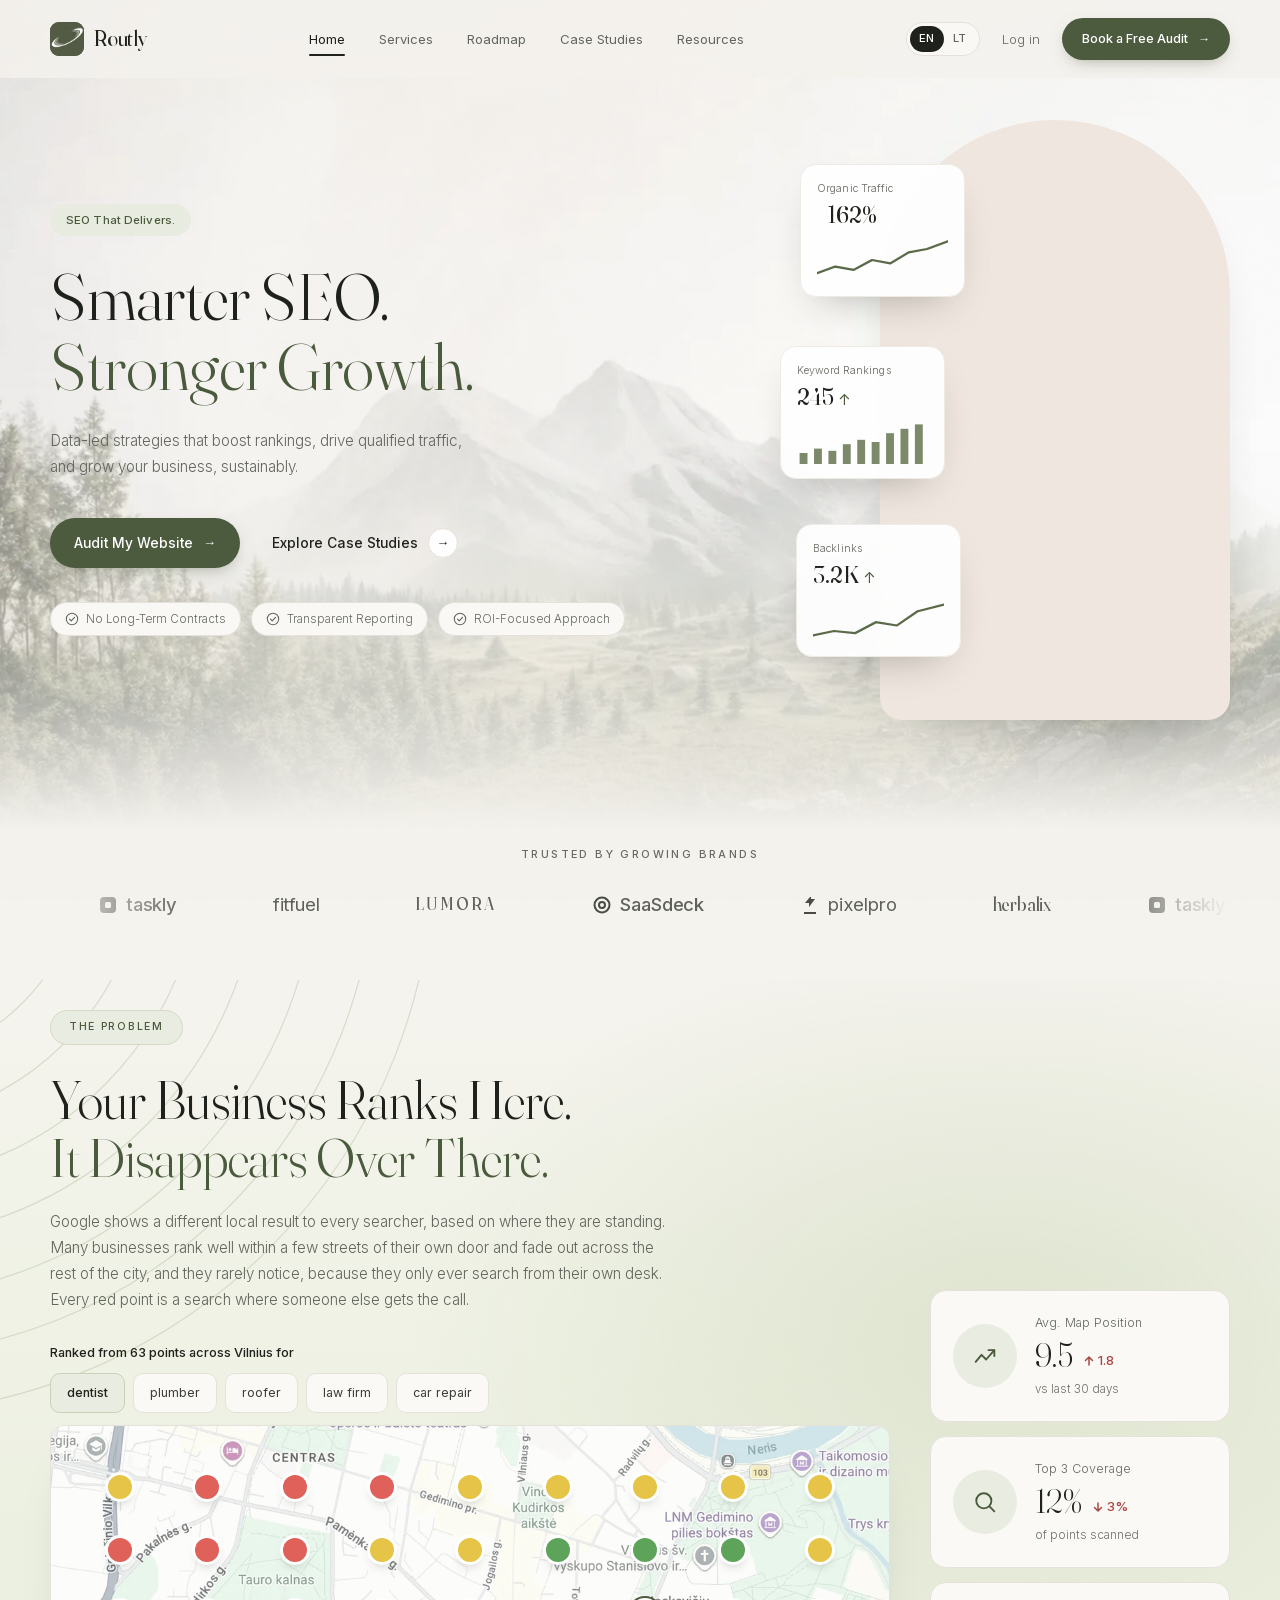
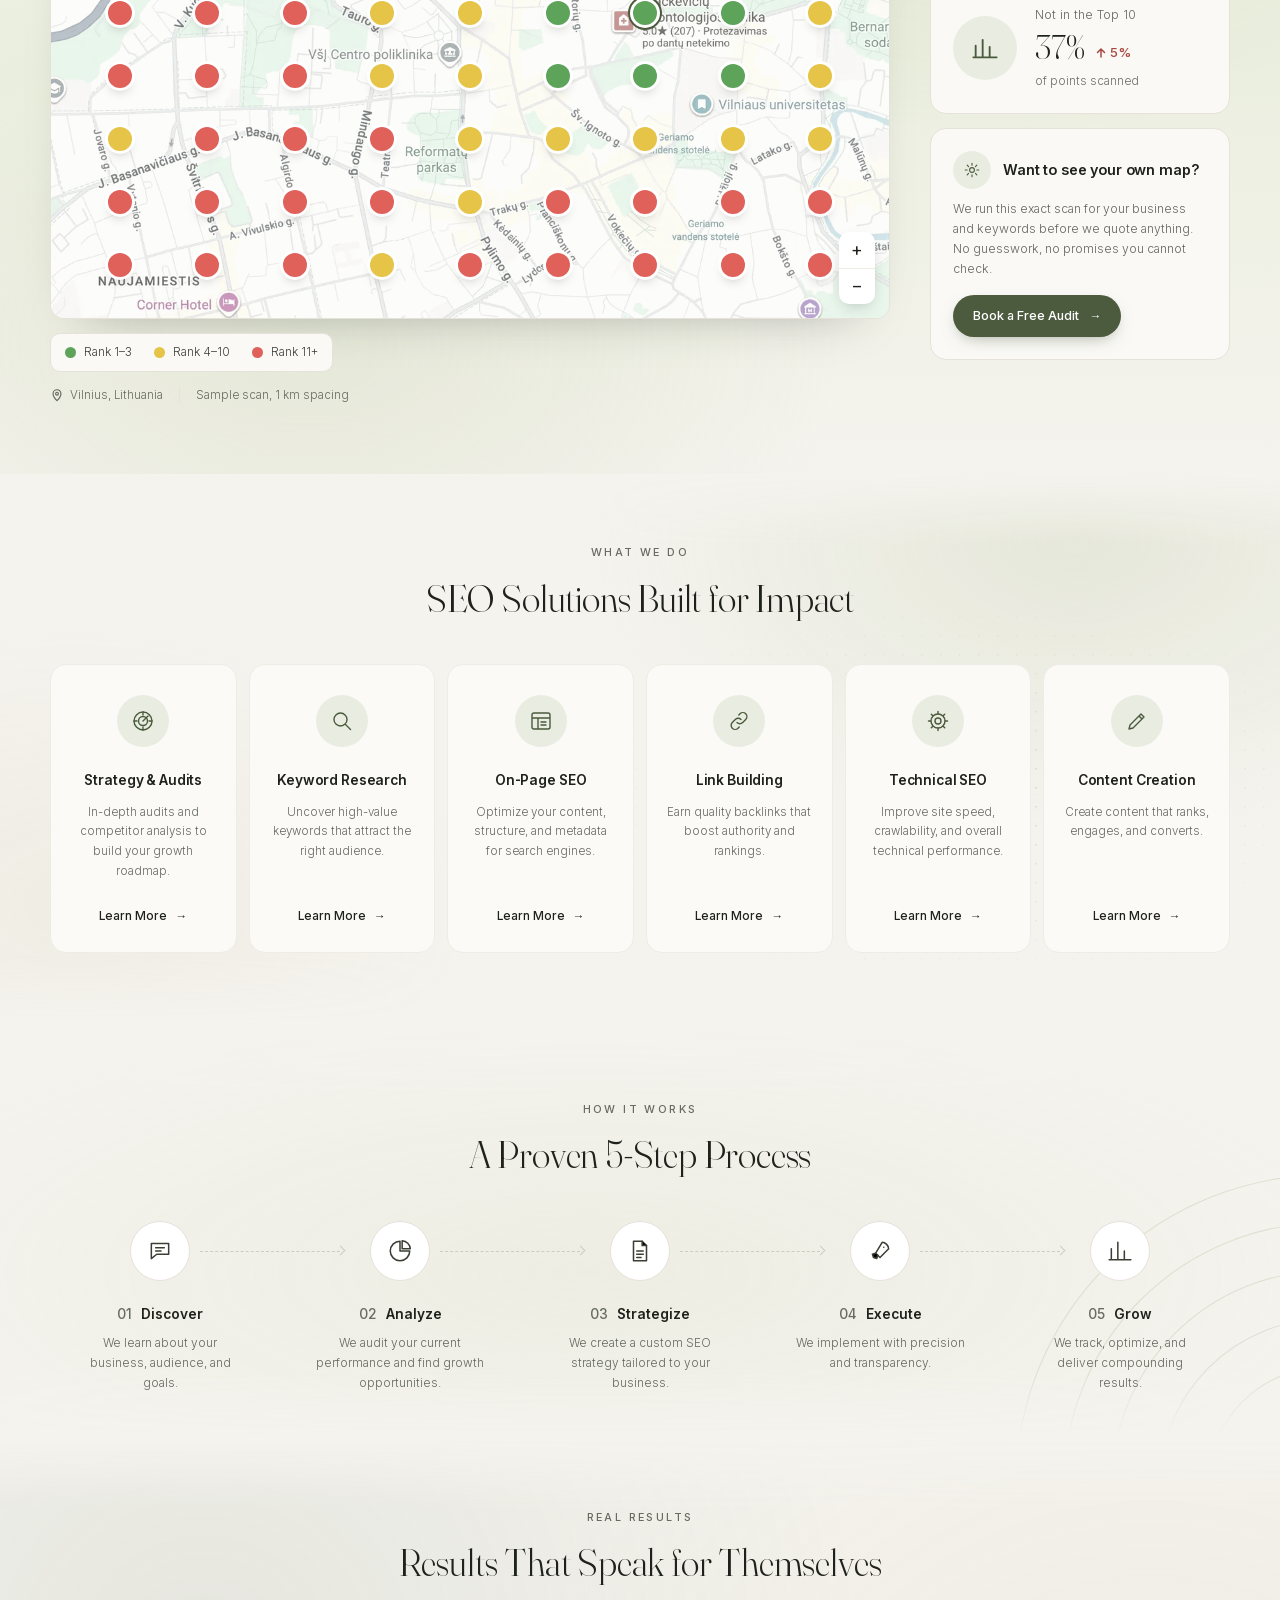
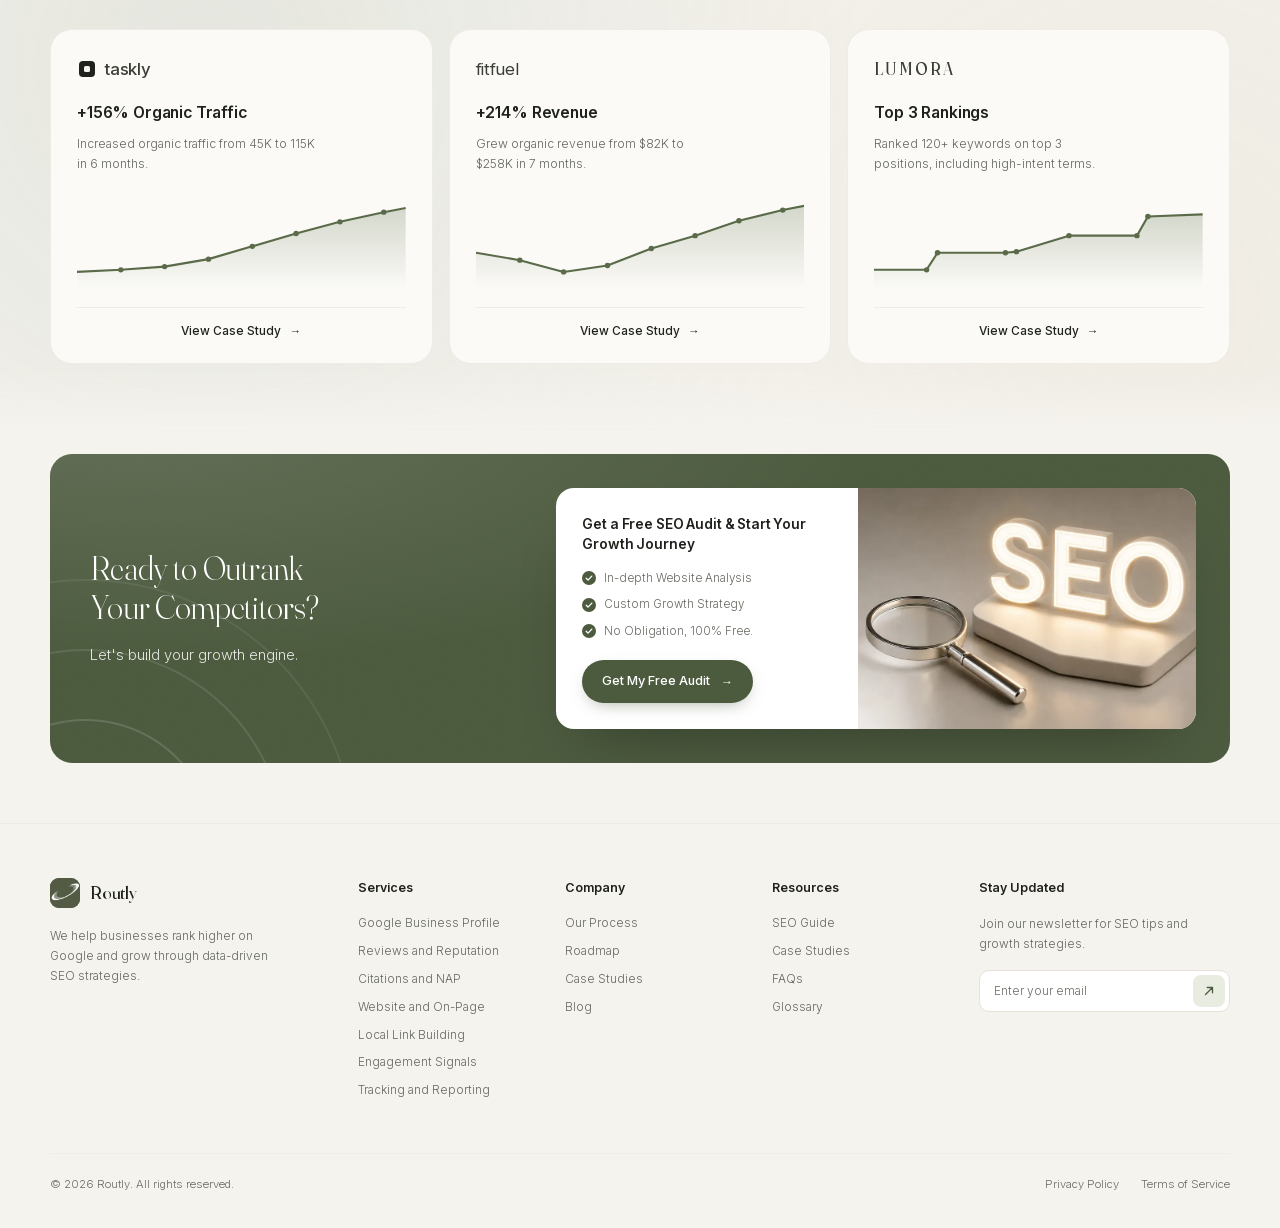
==== commit db3af82a: "Fix mobile bugs found in visual QA sweep - Add space before <br /> in CTA headings hidden on mobile " ====
--- a/index.html
+++ b/index.html
@@ -32,7 +32,7 @@
   <link rel="icon" href="favicon.ico" sizes="32x32" />
   <link rel="icon" type="image/png" sizes="192x192" href="assets/favicon-192.png" />
   <link rel="apple-touch-icon" href="assets/apple-touch-icon.png" />
-  <style id="site-css">@keyframes card-in{0%{opacity:0;transform:translateY(18px) scale(.97)}to{opacity:1;transform:translateY(0) scale(1)}}@keyframes card-float{0%,to{transform:translateY(0)}50%{transform:translateY(-6px)}}@keyframes line-draw{to{stroke-dashoffset:0}}@keyframes bar-grow{to{transform:scaleY(1)}}@keyframes logo-scroll{0%{transform:translateX(-50%)}to{transform:translateX(0)}}@keyframes rise-in{0%{opacity:0;transform:translateY(14px)}to{opacity:1;transform:translateY(0)}}@keyframes visual-in{0%{opacity:0;transform:translateY(22px) scale(.97)}to{opacity:1;transform:translateY(0) scale(1)}}@keyframes visual-float{0%,to{transform:translateY(0)}50%{transform:translateY(-8px)}}@keyframes panel-in{0%{opacity:0;transform:translateY(-6px)}to{opacity:1;transform:none}}@keyframes icon-pop{0%{opacity:0;transform:scale(.8)}to{opacity:1;transform:scale(1)}}@keyframes path-reveal{to{clip-path:inset(-40px -20px -40px -20px)}}@keyframes rocket-float{0%,to{transform:translate(0,0)}50%{transform:translate(3px,-5px)}}@font-face{font-family:"Fraunces";font-style:italic;font-weight:300;font-display:swap;src:url(/assets/fonts/fraunces-italic-latin-ext.woff2)format("woff2");unicode-range:U+0100-02BA,U+02BD-02C5,U+02C7-02CC,U+02CE-02D7,U+02DD-02FF,U+0304,U+0308,U+0329,U+1D00-1DBF,U+1E00-1E9F,U+1EF2-1EFF,U+2020,U+20A0-20AB,U+20AD-20C0,U+2113,U+2C60-2C7F,U+A720-A7FF}@font-face{font-family:"Fraunces";font-style:italic;font-weight:300;font-display:swap;src:url(/assets/fonts/fraunces-italic-latin.woff2)format("woff2");unicode-range:U+0000-00FF,U+0131,U+0152-0153,U+02BB-02BC,U+02C6,U+02DA,U+02DC,U+0304,U+0308,U+0329,U+2000-206F,U+20AC,U+2122,U+2191,U+2193,U+2212,U+2215,U+FEFF,U+FFFD}@font-face{font-family:"Fraunces";font-style:normal;font-weight:300 500;font-display:swap;src:url(/assets/fonts/fraunces-latin-ext.woff2)format("woff2");unicode-range:U+0100-02BA,U+02BD-02C5,U+02C7-02CC,U+02CE-02D7,U+02DD-02FF,U+0304,U+0308,U+0329,U+1D00-1DBF,U+1E00-1E9F,U+1EF2-1EFF,U+2020,U+20A0-20AB,U+20AD-20C0,U+2113,U+2C60-2C7F,U+A720-A7FF}@font-face{font-family:"Fraunces";font-style:normal;font-weight:300 500;font-display:swap;src:url(/assets/fonts/fraunces-latin.woff2)format("woff2");unicode-range:U+0000-00FF,U+0131,U+0152-0153,U+02BB-02BC,U+02C6,U+02DA,U+02DC,U+0304,U+0308,U+0329,U+2000-206F,U+20AC,U+2122,U+2191,U+2193,U+2212,U+2215,U+FEFF,U+FFFD}@font-face{font-family:"Inter";font-style:normal;font-weight:300 600;font-display:swap;src:url(/assets/fonts/inter-latin-ext.woff2)format("woff2");unicode-range:U+0100-02BA,U+02BD-02C5,U+02C7-02CC,U+02CE-02D7,U+02DD-02FF,U+0304,U+0308,U+0329,U+1D00-1DBF,U+1E00-1E9F,U+1EF2-1EFF,U+2020,U+20A0-20AB,U+20AD-20C0,U+2113,U+2C60-2C7F,U+A720-A7FF}@font-face{font-family:"Inter";font-style:normal;font-weight:300 600;font-display:swap;src:url(/assets/fonts/inter-latin.woff2)format("woff2");unicode-range:U+0000-00FF,U+0131,U+0152-0153,U+02BB-02BC,U+02C6,U+02DA,U+02DC,U+0304,U+0308,U+0329,U+2000-206F,U+20AC,U+2122,U+2191,U+2193,U+2212,U+2215,U+FEFF,U+FFFD}:root{--bg:#F5F3EE;--bg-2:#FAF9F6;--card:#FBFAF7;--line:#E6E2DA;--line-2:#EFECE5;--ink:#1F221C;--ink-2:#3A3E35;--muted:#63665E;--muted-2:#686B62;--olive:#4C5A3E;--olive-dark:#3F4C33;--olive-text:#4A5A3C;--sage:#E9EDE1;--sage-2:#DFE5D3;--white:#FFFFFF;--serif:"Fraunces", "Iowan Old Style", Georgia, serif;--sans:"Inter", -apple-system, BlinkMacSystemFont, "Segoe UI", Helvetica, Arial, sans-serif;--radius-lg:22px;--radius-md:16px;--radius-sm:12px;--container:1180px}*{box-sizing:border-box;margin:0;padding:0}html{scroll-behavior:smooth;-webkit-text-size-adjust:100%}body,h1,h2{font-weight:300;color:var(--ink)}body{font-family:var(--sans);background:var(--bg);line-height:1.6;-webkit-font-smoothing:antialiased}img,svg{display:block;max-width:100%}a{color:inherit;text-decoration:none}ol,ul{list-style:none}button,input{font:inherit}.container{width:min(var(--container),calc(100% - 48px));margin:0 auto}h1,h2{letter-spacing:-.005em;font-family:var(--serif);font-size:clamp(2.6rem,5.2vw,4.25rem);line-height:1.05}.pm-head h2 em,h1 em{font-style:normal;color:var(--olive-text)}h2{font-size:clamp(1.9rem,3vw,2.5rem);line-height:1.15}h3{font-size:.98rem;font-weight:600;letter-spacing:-.01em}p{color:var(--muted)}.btn,.eyebrow{font-weight:500}.eyebrow,h2{text-align:center}.eyebrow{font-size:.68rem;letter-spacing:.22em;text-transform:uppercase;color:var(--muted-2);margin-bottom:14px}.btn{display:inline-flex;align-items:center;gap:10px;padding:14px 24px;border-radius:999px;font-size:.86rem;white-space:nowrap;transition:background .18s ease,transform .18s ease,box-shadow .18s ease}.btn .arrow{font-size:.95em;transition:transform .18s ease}.btn:hover .arrow{transform:translateX(3px)}.btn-primary{background:var(--olive);color:var(--white);box-shadow:0 6px 18px -8px rgba(76,90,62,.6)}.btn-primary:hover{background:var(--olive-dark)}.btn-sm{padding:11px 20px;font-size:.8rem}.btn-ghost{background:0 0;color:var(--ink);padding-left:10px;padding-right:10px}.circle-arrow{display:inline-grid;place-items:center;width:30px;height:30px;border-radius:50%;border:1px solid var(--line);background:var(--white);font-size:.8rem;color:var(--ink);transition:transform .18s ease,border-color .18s ease}.btn-ghost:hover .circle-arrow{transform:translateX(3px);border-color:var(--olive)}.nav{position:sticky;top:0;z-index:50;background:rgba(245,243,238,.86);backdrop-filter:blur(10px);-webkit-backdrop-filter:blur(10px)}.nav-inner{display:flex;align-items:center;justify-content:space-between;height:78px}.brand{display:inline-flex;align-items:center;gap:10px}.brand-mark{width:34px;height:34px;border-radius:9px;background:var(--olive);color:var(--white);display:grid;place-items:center}.brand-mark svg{width:20px;height:20px}.brand-mark img{width:100%;height:100%;object-fit:cover;border-radius:inherit}.brand-name{font-family:var(--serif);font-size:1.35rem;font-weight:400;color:var(--ink);letter-spacing:-.01em}.nav-links{display:flex;gap:34px;font-size:.82rem;font-weight:400;color:var(--muted)}.nav-links a{position:relative;padding:6px 0;transition:color .15s ease}.lang-switch a:hover,.nav-links a.active,.nav-links a:hover,.nav-login:hover{color:var(--ink)}.nav-links a.active::after{content:"";position:absolute;left:0;right:0;bottom:0;height:1.5px;background:var(--ink);border-radius:2px}.nav-actions{display:flex;align-items:center;gap:22px}.nav-login{font-size:.82rem;color:var(--muted)}.lang-switch{display:inline-flex;align-items:center;border:1px solid var(--line);border-radius:999px;padding:3px;font-size:.7rem;font-weight:500;letter-spacing:.04em;background:var(--bg-2)}.lang-switch a{padding:4px 9px;border-radius:999px;color:var(--muted);transition:color .15s ease,background .15s ease}.lang-switch a.is-active{background:var(--ink);color:var(--white)}.hero{padding:42px 0 60px}.home-hero{position:relative;margin-top:-78px;padding-top:calc(42px + 78px);padding-bottom:110px}.home-hero::before{content:"";position:absolute;inset:0;z-index:0;background:linear-gradient(180deg,rgba(245,243,238,.3) 0%,rgba(245,243,238,.1) 28%,rgba(245,243,238,.08) 58%,rgba(245,243,238,.5) 84%,var(--bg) 100%),linear-gradient(90deg,rgba(245,243,238,0) 4%,rgba(245,243,238,.3) 22%,rgba(245,243,238,.26) 42%,rgba(245,243,238,0) 62%),url(/assets/hero-bg.webp)right 62%/112%auto no-repeat;pointer-events:none}.home-hero>.container{position:relative;z-index:1}@media (max-width:960px){.home-hero::before{background:linear-gradient(180deg,rgba(245,243,238,.42) 0%,rgba(245,243,238,.24) 28%,rgba(245,243,238,.22) 58%,rgba(245,243,238,.7) 86%,var(--bg) 100%),url(/assets/hero-bg-960.webp)center/cover no-repeat}}.hero-grid{display:grid;grid-template-columns:1.05fr .95fr;gap:40px;align-items:center}.pill,.stat-value .up{color:var(--olive-text)}.pill,.trust-chips li{border-radius:999px;font-size:.72rem}.pill{display:inline-block;padding:7px 16px;background:var(--sage);font-weight:500;letter-spacing:.01em}.hero-copy h1,.pill{margin-bottom:26px}.lede{max-width:420px;font-size:.95rem;line-height:1.7;margin-bottom:34px}.hero-ctas{display:flex;align-items:center;gap:22px;margin-bottom:30px}.trust-chips{display:flex;flex-wrap:wrap;gap:10px}.trust-chips li{display:inline-flex;align-items:center;gap:7px;padding:7px 14px;border:1px solid var(--line);color:var(--muted);background:var(--bg-2)}.trust-chips svg{width:14px;height:14px;color:var(--muted)}.hero-visual{display:flex;justify-content:flex-end}.hero-stage{position:relative;width:350px;margin-left:90px}.hero-arch{position:relative;width:100%;height:600px;border-radius:175px 175px 22px 22px;overflow:hidden;background:#f0e7e0;box-shadow:0 30px 60px -40px rgba(31,34,28,.45)}.hero-arch img{position:absolute;width:172.5%;max-width:none;height:auto;left:-68.3%;top:-8.3%}.stat-card{position:absolute;width:165px;padding:16px 16px 14px;border-radius:var(--radius-md);background:rgba(255,255,255,.94);border:1px solid var(--line-2);box-shadow:0 18px 40px -20px rgba(31,34,28,.35),0 1px 0 rgba(255,255,255,.7) inset;backdrop-filter:blur(6px);-webkit-backdrop-filter:blur(6px)}.stat-label{display:block;font-size:.66rem;color:var(--muted-2);margin-bottom:4px;letter-spacing:.01em}.stat-value{display:block;font-family:var(--serif);font-size:1.5rem;font-weight:400;color:var(--ink);line-height:1.1;margin-bottom:10px}.stat-value .up{font-family:var(--sans);font-size:.95rem}.stat-chart{width:100%;height:44px}.stat-1{left:-80px;top:44px}.stat-2{left:-100px;top:226px}.stat-3{left:-84px;top:404px}.stat-card{opacity:0;animation:card-in .8s cubic-bezier(.2,.7,.2,1) both,card-float 6s ease-in-out infinite}.stat-1{animation-delay:.15s,.95s}.stat-2{animation-delay:.35s,1.15s;animation-duration:.8s,7s}.stat-3{animation-delay:.55s,1.35s;animation-duration:.8s,6.5s}.stat-chart polyline{stroke-dasharray:1;stroke-dashoffset:1;animation:line-draw 1.4s cubic-bezier(.4,0,.2,1) forwards}.stat-1 .stat-chart polyline{animation-delay:.55s}.stat-3 .stat-chart polyline{animation-delay:.95s}.stat-chart.bars rect{transform-box:fill-box;transform-origin:bottom;transform:scaleY(0);animation:bar-grow .7s cubic-bezier(.2,.7,.2,1) forwards}.stat-chart.bars rect:nth-child(1){animation-delay:.7s}.stat-chart.bars rect:nth-child(2){animation-delay:.78s}.stat-chart.bars rect:nth-child(3){animation-delay:.86s}.stat-chart.bars rect:nth-child(4){animation-delay:.94s}.stat-chart.bars rect:nth-child(5){animation-delay:1.02s}.stat-chart.bars rect:nth-child(6){animation-delay:1.1s}.stat-chart.bars rect:nth-child(7){animation-delay:1.18s}.stat-chart.bars rect:nth-child(8){animation-delay:1.26s}.stat-chart.bars rect:nth-child(9){animation-delay:1.34s}.stat-value .count{font-variant-numeric:tabular-nums}@media (prefers-reduced-motion:reduce){.stat-card{opacity:1;animation:none}.stat-chart polyline{stroke-dasharray:none;stroke-dashoffset:0;animation:none}.stat-chart.bars rect{transform:none;animation:none}}.logos{padding:16px 0 60px}.logos .eyebrow{margin-bottom:26px}.logo-marquee{overflow:hidden;-webkit-mask-image:linear-gradient(90deg,transparent,#000 12%,#000 88%,transparent);mask-image:linear-gradient(90deg,transparent,#000 12%,#000 88%,transparent)}.logo-track{display:flex;width:max-content;animation:logo-scroll 28s linear infinite}.logo-marquee:hover .logo-track{animation-play-state:paused}.logo,.logo-row{align-items:center}.logo-row{display:flex;gap:0;flex-shrink:0}.logo-row li{padding:0 48px;white-space:nowrap}.logo{display:inline-flex;gap:8px;font-size:1.15rem;font-weight:500;color:var(--ink-2);opacity:.8;letter-spacing:-.01em}.logo-icon{width:20px;height:20px;color:var(--ink)}.logo-icon svg{width:100%;height:100%}.logo.fitfuel,.logo.lumora{font-family:var(--sans);font-weight:400;letter-spacing:-.02em}.logo.lumora{font-family:var(--serif);letter-spacing:.12em;font-size:1.05rem}.logo.saasdeck{font-weight:500}.logo.herbalix,.logo.pixelpro{font-weight:400}.logo.herbalix{font-family:var(--serif);font-size:1.2rem}.problem{padding:30px 0 70px;position:relative}.problem::before{z-index:0;background:radial-gradient(ellipse 900px 620px at 78% 32%,rgba(154,175,120,.2),transparent 65%),radial-gradient(ellipse 760px 540px at 24% 88%,rgba(183,199,152,.22),transparent 70%),url("data:image/svg+xml,%3Csvg%20xmlns%3D'http%3A%2F%2Fwww.w3.org%2F2000%2Fsvg'%20width%3D'600'%20height%3D'600'%3E%3Cg%20fill%3D'none'%20stroke%3D'%23aeb996'%20stroke-width%3D'1.2'%20opacity%3D'.4'%3E%3Ccircle%20cx%3D'-60'%20cy%3D'-60'%20r%3D'100'%2F%3E%3Ccircle%20cx%3D'-60'%20cy%3D'-60'%20r%3D'158'%2F%3E%3Ccircle%20cx%3D'-60'%20cy%3D'-60'%20r%3D'216'%2F%3E%3Ccircle%20cx%3D'-60'%20cy%3D'-60'%20r%3D'274'%2F%3E%3Ccircle%20cx%3D'-60'%20cy%3D'-60'%20r%3D'332'%2F%3E%3Ccircle%20cx%3D'-60'%20cy%3D'-60'%20r%3D'390'%2F%3E%3Ccircle%20cx%3D'-60'%20cy%3D'-60'%20r%3D'448'%2F%3E%3Ccircle%20cx%3D'-60'%20cy%3D'-60'%20r%3D'506'%2F%3E%3Ccircle%20cx%3D'-60'%20cy%3D'-60'%20r%3D'564'%2F%3E%3C%2Fg%3E%3C%2Fsvg%3E")no-repeat -70px -70px,linear-gradient(180deg,var(--bg) 0%,#eff2e5 30%,#ebefdf 62%,var(--bg) 100%)}.problem>.container{position:relative;z-index:1}.pm-grid{display:grid;grid-template-columns:minmax(0,1fr) 300px;gap:40px;align-items:end}.pm-main{min-width:0}.pm-head{margin-bottom:30px}.pm-pill{display:inline-block;padding:8px 18px;border-radius:999px;background:var(--sage);border:1px solid #d3dbc6;color:var(--olive-text);font-size:.66rem;font-weight:500;letter-spacing:.16em;text-transform:uppercase;margin-bottom:26px}.pm-head h2{text-align:left;font-size:clamp(2.2rem,4.2vw,3.4rem);line-height:1.08;margin-bottom:22px;max-width:13em}.pm-lede{max-width:620px;font-size:.95rem;line-height:1.7}.pm-bar{display:flex;justify-content:space-between;align-items:flex-end;gap:20px;margin-bottom:12px}.pm-bar-label{font-size:.8rem;font-weight:500;color:var(--ink);margin-bottom:10px}.pm-chips{display:flex;flex-wrap:wrap;gap:8px}.pm-chip,.pm-map{border:1px solid var(--line)}.pm-chip{padding:9px 16px;border-radius:10px;background:var(--bg-2);color:var(--ink-2);font-size:.78rem;font-weight:400;cursor:pointer;transition:background .18s ease,border-color .18s ease,color .18s ease}.pm-chip:hover{border-color:#c9d2b8;background:var(--card)}.pm-chip.is-active{background:var(--sage);border-color:#c9d2b8;color:var(--ink);font-weight:500}.pm-map{position:relative;aspect-ratio:1600/941;border-radius:14px;overflow:hidden;background:#edeae3;box-shadow:0 24px 50px -36px rgba(31,34,28,.4)}.pm-map img,.pm-map picture{position:absolute;inset:0;width:100%;height:100%}.pm-map img{object-fit:cover;filter:saturate(.5) brightness(1.05)}.pm-map::after,.problem::before,.services::after,.services::before,body::after{content:"";position:absolute;inset:0;pointer-events:none}.pm-map::after{background:rgba(245,243,238,.3)}.pm-dots{position:absolute;inset:0;z-index:2;display:grid;grid-template-columns:repeat(9,1fr);grid-template-rows:repeat(7,1fr);padding:3.5% 3% 2.5%}.pm-dot{position:relative;place-self:center;width:24px;height:24px;border-radius:50%;box-shadow:0 0 0 3px rgba(255,255,255,.96),0 6px 12px -4px rgba(31,34,28,.35);transition:background-color .35s ease}.pm-dot.g,.pm-legend .g{background:#5da35a}.pm-dot.y,.pm-legend .y{background:#e5c447}.pm-dot.r,.pm-legend .r{background:#e0605a}.pm-dot.is-you{box-shadow:0 0 0 3px #fff,0 0 0 5px var(--olive),0 6px 12px -4px rgba(31,34,28,.35)}.pm-zoom{position:absolute;right:14px;bottom:14px;z-index:3;display:flex;flex-direction:column;background:var(--white);border-radius:10px;box-shadow:0 6px 18px -8px rgba(31,34,28,.4);overflow:hidden;color:var(--ink);font-size:1.1rem;font-weight:400}.pm-zoom span{width:36px;height:36px;display:grid;place-items:center}.pm-zoom span+span{border-top:1px solid var(--line-2)}.pm-under{margin-top:14px}.pm-legend{display:inline-flex;gap:22px;padding:9px 14px;border:1px solid var(--line);border-radius:10px;background:var(--bg-2);font-size:.74rem;color:var(--ink-2)}.pm-foot span,.pm-legend li{display:inline-flex;align-items:center;gap:8px}.pm-legend i{width:11px;height:11px;border-radius:50%}.pm-foot{display:flex;align-items:center;gap:16px;margin-top:14px;font-size:.72rem;color:var(--muted)}.pm-foot span{gap:6px}.pm-foot svg{width:14px;height:14px;color:var(--muted)}.pm-sep{width:1px;height:14px;background:var(--line)}.pm-side{display:grid;gap:14px;padding-bottom:44px}.pm-stat{display:flex;align-items:center;gap:18px;padding:22px;border:1px solid var(--line);border-radius:16px;background:var(--bg-2)}.pm-stat-icon{width:64px;height:64px;flex-shrink:0;border-radius:50%;background:var(--sage);color:var(--olive-text);display:grid;place-items:center}.pm-stat-icon svg{width:28px;height:28px}.pm-stat-body{display:block;min-width:0}.pm-stat-label{display:block;font-size:.78rem;color:var(--muted);margin-bottom:6px}.pm-stat-value{display:flex;align-items:baseline;gap:10px;font-family:var(--serif);font-size:2.1rem;line-height:1;color:var(--ink);margin-bottom:8px}.pm-count{font-variant-numeric:tabular-nums}.pm-delta{display:inline-flex;align-items:center;gap:3px;font-family:var(--sans);font-size:.82rem;font-weight:500;color:var(--olive-text)}.pm-delta svg{width:12px;height:12px}.pm-delta.bad{color:#a94840}.sr-only{position:absolute;width:1px;height:1px;padding:0;margin:-1px;overflow:hidden;clip:rect(0 0 0 0);white-space:nowrap;border:0}.pm-stat-sub{display:block;font-size:.72rem;color:var(--muted-2)}.pm-cta{padding:22px;border:1px solid var(--line);border-radius:16px;background:var(--bg-2)}.pm-cta-head{display:flex;align-items:center;gap:12px;margin-bottom:10px}.pm-cta-icon{width:38px;height:38px;flex-shrink:0;border-radius:50%;background:var(--sage);color:var(--olive-text);display:grid;place-items:center}.pm-cta-icon svg{width:18px;height:18px}.pm-cta h3{font-size:.9rem}.pm-cta p{font-size:.76rem;line-height:1.65;margin-bottom:16px}.js .pm-map.rv .pm-dot{scale:0;transition:scale .5s cubic-bezier(.2,.8,.25,1.25),background-color .35s ease;transition-delay:calc(var(--d, 0s) + .25s + var(--i)*16ms),0s}.js .pm-map.rv.in .pm-dot{scale:1}@media (prefers-reduced-motion:reduce){.js .pm-map.rv .pm-dot{scale:1;transition:none}}.results,.services{padding:70px 0}.process{padding:78px 0 46px}body::after{position:fixed;z-index:99;opacity:.05;mix-blend-mode:multiply;background:url("data:image/svg+xml,%3Csvg%20xmlns%3D'http%3A%2F%2Fwww.w3.org%2F2000%2Fsvg'%20width%3D'180'%20height%3D'180'%3E%3Cfilter%20id%3D'n'%3E%3CfeTurbulence%20type%3D'fractalNoise'%20baseFrequency%3D'0.8'%20numOctaves%3D'3'%20stitchTiles%3D'stitch'%2F%3E%3C%2Ffilter%3E%3Crect%20width%3D'180'%20height%3D'180'%20filter%3D'url(%23n)'%20opacity%3D'.6'%2F%3E%3C%2Fsvg%3E")}.cta-banner,.process,.results,.roadmap,.services{position:relative}.process>.container,.results>.container,.roadmap>.container,.services>.container{position:relative;z-index:1}.services::after,.services::before{z-index:0}.services::before{background:radial-gradient(ellipse 780px 480px at 84% 12%,rgba(154,175,120,.16),transparent 62%),radial-gradient(ellipse 600px 420px at 6% 78%,rgba(196,183,138,.1),transparent 65%);-webkit-mask-image:linear-gradient(180deg,transparent 0,#000 70px,#000 calc(100% - 70px),transparent 100%);mask-image:linear-gradient(180deg,transparent 0,#000 70px,#000 calc(100% - 70px),transparent 100%)}.services::after{background-image:radial-gradient(rgba(85,95,60,.16) 1px,transparent 1px);background-size:19px 19px;-webkit-mask-image:radial-gradient(ellipse 46% 52%at 76% 58%,#000,transparent 72%);mask-image:radial-gradient(ellipse 46% 52%at 76% 58%,#000,transparent 72%)}.process::before{background:radial-gradient(ellipse 1100px 380px at 46% 60%,rgba(183,199,152,.12),transparent 70%),url("data:image/svg+xml,%3Csvg%20xmlns%3D'http%3A%2F%2Fwww.w3.org%2F2000%2Fsvg'%20width%3D'340'%20height%3D'340'%3E%3Cg%20fill%3D'none'%20stroke%3D'%23aeb996'%20stroke-width%3D'1.1'%20opacity%3D'.3'%3E%3Ccircle%20cx%3D'340'%20cy%3D'340'%20r%3D'70'%2F%3E%3Ccircle%20cx%3D'340'%20cy%3D'340'%20r%3D'118'%2F%3E%3Ccircle%20cx%3D'340'%20cy%3D'340'%20r%3D'166'%2F%3E%3Ccircle%20cx%3D'340'%20cy%3D'340'%20r%3D'214'%2F%3E%3Ccircle%20cx%3D'340'%20cy%3D'340'%20r%3D'262'%2F%3E%3Ccircle%20cx%3D'340'%20cy%3D'340'%20r%3D'310'%2F%3E%3C%2Fg%3E%3C%2Fsvg%3E")no-repeat calc(100% + 46px) calc(100% + 46px)}.process::before,.results::before,.roadmap::before{content:"";position:absolute;inset:0;z-index:0;pointer-events:none;-webkit-mask-image:linear-gradient(180deg,transparent 0,#000 70px,#000 calc(100% - 70px),transparent 100%);mask-image:linear-gradient(180deg,transparent 0,#000 70px,#000 calc(100% - 70px),transparent 100%)}.results::before{background:radial-gradient(circle at 16% 38%,rgba(122,145,118,.13),transparent 58%),radial-gradient(circle at 90% 78%,rgba(196,178,138,.11),transparent 55%)}.roadmap::before{background:radial-gradient(ellipse 760px 460px at 88% 6%,rgba(154,175,120,.14),transparent 62%),radial-gradient(ellipse 640px 420px at 4% 72%,rgba(196,183,138,.1),transparent 65%),url("data:image/svg+xml,%3Csvg%20xmlns%3D'http%3A%2F%2Fwww.w3.org%2F2000%2Fsvg'%20width%3D'400'%20height%3D'400'%3E%3Cg%20fill%3D'none'%20stroke%3D'%23aeb996'%20stroke-width%3D'1.1'%20opacity%3D'.34'%3E%3Ccircle%20cx%3D'400'%20cy%3D'0'%20r%3D'80'%2F%3E%3Ccircle%20cx%3D'400'%20cy%3D'0'%20r%3D'130'%2F%3E%3Ccircle%20cx%3D'400'%20cy%3D'0'%20r%3D'180'%2F%3E%3Ccircle%20cx%3D'400'%20cy%3D'0'%20r%3D'230'%2F%3E%3Ccircle%20cx%3D'400'%20cy%3D'0'%20r%3D'280'%2F%3E%3Ccircle%20cx%3D'400'%20cy%3D'0'%20r%3D'330'%2F%3E%3Ccircle%20cx%3D'400'%20cy%3D'0'%20r%3D'380'%2F%3E%3C%2Fg%3E%3C%2Fsvg%3E")no-repeat calc(100% + 56px) -56px}.cta-banner{isolation:isolate}.cta-banner::after,.cta-banner::before{content:"";position:absolute;inset:0;z-index:-1;pointer-events:none}.cta-banner::before{background:radial-gradient(circle at 3% 128%,transparent 128px,rgba(255,255,255,.14) 129px,rgba(255,255,255,.14) 130px,transparent 131px),radial-gradient(circle at 3% 128%,transparent 198px,rgba(255,255,255,.1) 199px,rgba(255,255,255,.1) 200px,transparent 201px),radial-gradient(circle at 3% 128%,transparent 268px,rgba(255,255,255,.07) 269px,rgba(255,255,255,.07) 270px,transparent 271px),radial-gradient(ellipse 120% 150%at 8% -10%,rgba(255,255,255,.12),transparent 52%)}.cta-banner::after{opacity:.12;mix-blend-mode:soft-light;background:url("data:image/svg+xml,%3Csvg%20xmlns%3D'http%3A%2F%2Fwww.w3.org%2F2000%2Fsvg'%20width%3D'180'%20height%3D'180'%3E%3Cfilter%20id%3D'n'%3E%3CfeTurbulence%20type%3D'fractalNoise'%20baseFrequency%3D'0.8'%20numOctaves%3D'3'%20stitchTiles%3D'stitch'%2F%3E%3C%2Ffilter%3E%3Crect%20width%3D'180'%20height%3D'180'%20filter%3D'url(%23n)'%20opacity%3D'.6'%2F%3E%3C%2Fsvg%3E")}.process h2,.results h2,.services h2{margin-bottom:44px}.service-grid{display:grid;grid-template-columns:repeat(6,1fr);gap:12px}.service-card{background:var(--card);border:1px solid var(--line-2);border-radius:var(--radius-md);padding:30px 20px 26px;text-align:center;display:flex;flex-direction:column;align-items:center;transition:transform .2s ease,box-shadow .2s ease,border-color .2s ease}.service-card:hover{transform:translateY(-3px);border-color:var(--sage-2);box-shadow:0 24px 40px -30px rgba(31,34,28,.35)}.icon-circle{width:52px;height:52px;border-radius:50%;background:var(--sage);color:var(--olive-text);display:grid;place-items:center;margin-bottom:22px}.icon-circle svg{width:24px;height:24px}.service-card h3{margin-bottom:12px;font-size:.86rem}.service-card p{font-size:.72rem;line-height:1.7;margin-bottom:26px;flex:1}.learn{display:inline-flex;align-items:center;gap:8px;font-size:.74rem;font-weight:500;color:var(--ink)}.learn .arrow{transition:transform .18s ease}.learn:hover .arrow{transform:translateX(3px)}.step,.steps{position:relative}.steps{display:grid;grid-template-columns:repeat(5,1fr);gap:20px;counter-reset:step}.step{text-align:center}.step-icon{width:60px;height:60px;border-radius:50%;background:var(--white);border:1px solid var(--line);color:var(--ink-2);display:grid;place-items:center;margin:0 auto 22px;position:relative;z-index:1}.step-icon svg{width:26px;height:26px}.step:not(:last-child)::before{content:"";position:absolute;top:30px;left:calc(50% + 40px);right:calc(-50% + 40px);border-top:1.5px dashed #cfcbc2}.step:not(:last-child)::after{content:"";position:absolute;top:26.5px;right:calc(-50% + 36px);width:6px;height:6px;border-right:1.5px solid #cfcbc2;border-top:1.5px solid #cfcbc2;transform:rotate(45deg)}.step-title{display:block;font-size:.86rem;font-weight:600;margin-bottom:8px;color:var(--ink)}.step-title .num{color:var(--muted-2);font-weight:500;margin-right:6px}.step p{font-size:.74rem;line-height:1.7;max-width:170px;margin:0 auto}.result-grid{display:grid;grid-template-columns:repeat(3,1fr);gap:16px}.result-card{background:var(--card);border:1px solid var(--line-2);border-radius:var(--radius-lg);padding:26px 26px 22px;display:flex;flex-direction:column;transition:transform .2s ease,box-shadow .2s ease}.result-card:hover{transform:translateY(-3px);box-shadow:0 24px 40px -30px rgba(31,34,28,.35)}.result-brand{font-size:1.05rem;margin-bottom:18px;opacity:1}.cta-checks li,.result-card h3{font-size:.98rem;margin-bottom:8px}.result-card p{font-size:.76rem;line-height:1.7;max-width:240px;margin-bottom:18px}.result-chart{width:100%;height:96px;margin-bottom:18px}.result-card .learn{align-self:center;padding-top:14px;border-top:1px solid var(--line-2);width:100%;justify-content:center}.cta{padding:20px 0 60px}.cta-banner,.cta-card{display:grid;overflow:hidden}.cta-banner{background:var(--olive);border-radius:var(--radius-lg);padding:34px 34px 34px 40px;grid-template-columns:.9fr 1.35fr;gap:40px;align-items:center;color:var(--white)}.cta-copy h2{text-align:left;color:var(--white);font-size:clamp(1.8rem,2.6vw,2.35rem)}.cta-copy p{color:rgba(255,255,255,.85);font-size:.92rem}.cta-card{background:var(--white);border-radius:18px;grid-template-columns:1fr 1.12fr;color:var(--ink);box-shadow:0 30px 60px -30px rgba(0,0,0,.35)}.cta-card-body{padding:26px 22px 26px 26px}.cta-card-body h3{font-size:.86rem;margin-bottom:14px;line-height:1.5}.cta-checks{margin-bottom:20px}.cta-checks li{display:flex;align-items:center;gap:8px;font-size:.72rem;color:var(--muted)}.cta-checks svg{width:14px;height:14px;flex:0 0 14px}.cta-card-img{position:relative;min-height:100%}.cta-card-img img{width:100%;height:100%;object-fit:cover;object-position:84% 50%;position:absolute;inset:0}.footer{padding:54px 0 34px;border-top:1px solid var(--line-2)}.footer-grid{display:grid;grid-template-columns:1.6fr 1fr 1fr 1fr 1.5fr;gap:40px}.cta-copy h2,.footer-brand .brand{margin-bottom:18px}.footer-brand .brand-mark{width:30px;height:30px}.footer-brand .brand-name{font-size:1.15rem}.footer-brand p,.footer-news p{font-size:.74rem;line-height:1.7}.footer-brand p{max-width:240px;margin-bottom:20px}.socials{display:flex;gap:10px}.news-form,.socials a{border:1px solid var(--line)}.socials a{width:34px;height:34px;border-radius:50%;display:grid;place-items:center;color:var(--ink-2);transition:border-color .15s ease,background .15s ease}.socials a:hover{border-color:var(--olive);background:var(--white)}.socials svg{width:16px;height:16px}.footer-col h4{font-size:.78rem;font-weight:600;margin-bottom:16px}.footer-col a{display:block;font-size:.74rem;color:var(--muted);margin-bottom:9px;transition:color .15s ease}.footer-col a:hover,.footer-col h4,.footer-legal a:hover{color:var(--ink)}.footer-news p{margin-bottom:16px}.news-form{display:flex;align-items:center;border-radius:10px;background:var(--white);padding:4px 4px 4px 14px}.news-form input{flex:1;min-width:0;border:0;outline:0;background:0 0;font-size:.74rem;color:var(--ink)}.news-form input::placeholder{color:var(--muted-2)}.news-form button{width:32px;height:32px;border-radius:8px;border:0;background:var(--sage);color:var(--olive-text);display:grid;place-items:center;cursor:pointer;transition:background .15s ease}.news-form button:hover{background:var(--sage-2)}.news-form button svg{width:14px;height:14px}.footer-bottom{display:flex;justify-content:space-between;align-items:center;margin-top:44px;padding-top:22px;border-top:1px solid var(--line-2);font-size:.7rem;color:var(--muted-2)}.footer-legal{display:flex;gap:22px}[id]{scroll-margin-top:92px}.svc-hero{padding:40px 0 110px;position:relative;margin-top:-78px;padding-top:calc(40px + 78px)}.svc-hero::before{content:"";position:absolute;inset:0;z-index:0;pointer-events:none;background:linear-gradient(180deg,rgba(245,243,238,.3) 0%,rgba(245,243,238,.1) 28%,rgba(245,243,238,.08) 58%,rgba(245,243,238,.5) 84%,var(--bg) 100%),linear-gradient(90deg,rgba(245,243,238,0) 4%,rgba(245,243,238,.3) 22%,rgba(245,243,238,.26) 42%,rgba(245,243,238,0) 62%),url(/assets/svc-hero-bg.webp)right 74%/112%auto no-repeat}.svc-hero>.container{position:relative;z-index:1}@media (max-width:960px){.svc-hero::before{background:linear-gradient(180deg,rgba(245,243,238,.42) 0%,rgba(245,243,238,.24) 28%,rgba(245,243,238,.22) 58%,rgba(245,243,238,.7) 86%,var(--bg) 100%),url(/assets/svc-hero-bg-960.webp)center/cover no-repeat}}.svc-hero-grid{grid-template-columns:1.05fr .95fr;grid-template-areas:"copy visual""trust visual";align-items:center;row-gap:26px}.svc-hero .hero-copy{grid-area:copy}.svc-hero .hero-copy h1{font-size:clamp(2.2rem,5vw,4rem)}.svc-hero .hero-ctas{margin-bottom:0}.svc-hero-visual{grid-area:visual;display:flex;justify-content:center;align-items:center;padding:56px 0 0}.svc-hero-visual picture{display:block;width:min(100%,600px);opacity:0;animation:visual-in .9s cubic-bezier(.2,.7,.2,1) .2s forwards,visual-float 7s ease-in-out 1.1s infinite}.svc-hero-visual img{width:100%;height:auto}.svc-hero .hero-copy>*{opacity:0;animation:rise-in .7s cubic-bezier(.2,.7,.2,1) forwards}.svc-hero .hero-copy>:nth-child(1){animation-delay:.05s}.svc-hero .hero-copy>:nth-child(2){animation-delay:.15s}.svc-hero .hero-copy>:nth-child(3){animation-delay:.25s}.svc-hero .hero-copy>:nth-child(4){animation-delay:.35s}.svc-hero .trust-bar{opacity:0;animation:rise-in .7s cubic-bezier(.2,.7,.2,1) .5s forwards}.svc-hero-visual picture img{filter:drop-shadow(0 30px 40px rgba(31,34,28,.18))}@media (prefers-reduced-motion:reduce){.svc-hero .hero-copy>*,.svc-hero .trust-bar,.svc-hero-visual picture{opacity:1;animation:none}}.trust-bar,.trust-bar li{display:inline-flex;align-items:center}.trust-bar{grid-area:trust;justify-self:start;flex-wrap:wrap;gap:8px 22px;padding:11px 20px;border:1px solid var(--line);border-radius:999px;background:var(--bg-2)}.trust-bar li{gap:8px;font-size:.72rem;color:var(--muted);white-space:nowrap}.trust-bar svg{width:14px;height:14px;color:var(--muted)}.offer{padding:40px 0 44px}.offer h2 em{font-style:italic;font-weight:300;color:var(--olive-text)}.offer-grid{grid-template-columns:repeat(4,1fr);gap:18px}.offer-card{position:relative;text-align:left;align-items:flex-start;padding:22px 24px 24px;border-radius:26px 16px 16px 16px;border:1px solid rgba(76,90,62,.14);overflow:hidden;box-shadow:0 14px 30px -26px rgba(31,34,28,.35)}.offer-card::after{content:"";position:absolute;right:-1px;bottom:-1px;width:38px;height:38px;background:linear-gradient(to top left,var(--bg) 50%,transparent 50.5%);pointer-events:none}.offer-card:hover{border-color:rgba(76,90,62,.28)}.offer-tint-1{background:linear-gradient(165deg,#f3f4ec 0,#e7ebdc 100%)}.offer-tint-2{background:linear-gradient(165deg,#fbf7ed 0,#f1ebda 100%)}.offer-tint-3{background:linear-gradient(165deg,#f4f5ee 0,#e9ece0 100%)}.offer-tint-4{background:linear-gradient(165deg,#f8f4ea 0,#eee8d8 100%)}.offer-tint-5{background:linear-gradient(165deg,#fbf4eb 0,#f3e8da 100%)}.offer-tint-6{background:linear-gradient(165deg,#f9f6ee 0,#efebdf 100%)}.offer-tint-7{background:linear-gradient(160deg,#f4f5ee 0,#e6eadb 100%)}.offer-art{width:100%;height:118px;justify-content:flex-start;margin-bottom:14px}.offer-art img,.offer-art picture{display:block;max-width:80%;max-height:100%;width:auto;object-fit:contain}.offer-art,.offer-art picture{display:flex;align-items:center}.offer-art picture{height:100%}.offer-art img{height:auto}.offer-num{display:inline-flex;align-items:center;justify-content:center;min-width:34px;height:30px;padding:0 8px;border-radius:8px;background:var(--olive);color:#fff;font-size:.72rem;font-weight:500;letter-spacing:.04em;margin-bottom:16px}.offer-card h3{font-size:.98rem;margin-bottom:10px}.offer-card p{font-size:.78rem;line-height:1.7;margin-bottom:22px}.offer-text{flex:1}.offer-card-wide{grid-column:span 2;padding-right:0;min-height:270px}.offer-card-wide .offer-art img,.offer-card-wide .offer-art picture{max-width:100%}.offer-card-wide .offer-art{position:absolute;right:5%;top:50%;transform:translateY(-50%);width:52%;height:70%;justify-content:flex-end;margin:0;pointer-events:none}.offer-card-wide .offer-num{margin-top:auto}.offer-card-wide .offer-text{flex:0 0 auto;max-width:40%;position:relative;z-index:1}.offer-card-wide .learn{position:relative;z-index:1}.why{padding:40px 0 70px}.why-grid{display:grid;grid-template-columns:.8fr 1.2fr;gap:60px;align-items:center}.why-copy .eyebrow,.why-copy h2{text-align:left}.why-copy h2{margin-bottom:20px;text-wrap:balance}.why-lede{font-size:.9rem;line-height:1.75;max-width:400px;margin-bottom:34px}.why-stats{display:flex;gap:34px}.why-stats li{display:flex;flex-direction:column;gap:6px}.why-stats li+li{padding-left:16px;border-left:1px solid var(--line)}.why-num{font-family:var(--serif);font-size:1.9rem;line-height:1;color:var(--ink)}.why-label{font-size:.68rem;line-height:1.5;color:var(--muted)}.why-visual{border-radius:var(--radius-lg);overflow:hidden;border:1px solid var(--line-2);box-shadow:0 30px 60px -40px rgba(31,34,28,.45);aspect-ratio:2/1;background:#d9d4ce}.why-visual img{width:100%;height:100%;object-fit:cover}.offer-panel{grid-column:1/-1;display:none;position:relative;margin-top:4px}html:not(.js) .offer-panel{display:block}.offer-panel.open{display:block;animation:panel-in .35s ease}.offer-panel-inner{position:relative;background:var(--card);border:1px solid var(--sage-2);border-radius:var(--radius-lg);padding:32px 36px;box-shadow:0 24px 40px -30px rgba(31,34,28,.3)}.offer-panel-inner::before{content:"";position:absolute;top:-8px;left:var(--caret, 60px);width:14px;height:14px;background:var(--card);border-left:1px solid var(--sage-2);border-top:1px solid var(--sage-2);transform:translateX(-50%) rotate(45deg)}.offer-panel-body{max-width:900px}.offer-panel-kicker{display:flex;align-items:center;gap:12px;font-size:.72rem;font-weight:500;letter-spacing:.12em;text-transform:uppercase;margin-bottom:16px}.offer-panel-kicker .acc-num{font-family:var(--serif);font-size:.9rem;letter-spacing:.06em;color:var(--muted-2);text-transform:none}.offer-panel-kicker .acc-num::after{content:"";display:inline-block;width:22px;height:1px;background:var(--line);margin-left:12px;vertical-align:middle}.offer-card.is-open{border-color:var(--sage-2);box-shadow:0 24px 40px -30px rgba(31,34,28,.35)}.offer-card.is-open .learn,.offer-panel-kicker{color:var(--olive-text)}@media (prefers-reduced-motion:reduce){.offer-panel.open{animation:none}.btn,.btn .arrow,.circle-arrow,.learn .arrow,.service-card{transition:none}}.svc-body{font-size:.9rem;line-height:1.75;margin-bottom:24px}.svc-label{font-size:.66rem;font-weight:500;letter-spacing:.2em;text-transform:uppercase;color:var(--muted);margin-bottom:14px}.svc-points{display:grid;grid-template-columns:1fr 1fr;gap:12px 24px}.svc-note,.svc-points li{display:flex;align-items:flex-start;gap:10px;font-size:.8rem;color:var(--ink-2);line-height:1.55}.svc-note svg,.svc-points svg{width:16px;height:16px;flex:0 0 16px;margin-top:2px}.svc-note{gap:9px;margin-top:22px;padding:12px 14px;border-radius:10px;background:var(--sage);color:var(--olive-text);font-size:.76rem}.svc-note svg{width:15px;height:15px;flex:0 0 15px}.roadmap{padding:44px 0 56px}.rm-head{text-align:center;margin-bottom:44px}.rm-head h1{font-size:clamp(2.1rem,3.8vw,3rem);margin-bottom:18px;text-wrap:balance}.rm-lede{max-width:620px;margin:0 auto;font-size:.92rem;line-height:1.7}.rm-grid{position:relative;display:grid;grid-template-columns:repeat(5,1fr);column-gap:14px;row-gap:0;padding:18px 0}.rm-path{position:absolute;inset:0;width:100%;height:100%;color:var(--olive-text);pointer-events:none;z-index:2;overflow:visible}.rm-card{position:relative;isolation:isolate;display:flex;flex-direction:column;padding:24px 20px 26px;border:1px solid var(--line);border-radius:18px;background:var(--bg-2)}@supports (grid-template-rows:subgrid){.rm-card{display:grid;grid-template-rows:subgrid;grid-row:span 9;align-content:start}}.rm-card.is-now{border-color:transparent;background:0 0;z-index:1}.rm-card.is-now::before{content:"";position:absolute;inset:-18px 0;z-index:-1;background:var(--sage);border:1px solid #c9d2b8;border-radius:18px;box-shadow:0 18px 40px -28px rgba(31,34,28,.28)}.rm-phase{font-size:.7rem;font-weight:500;letter-spacing:.02em;color:var(--muted-2);margin-bottom:6px}.rm-title{font-family:var(--sans);font-size:.98rem;font-weight:600;letter-spacing:-.01em;line-height:1.3;text-align:left;color:var(--ink);margin-bottom:2px}.rm-time{font-size:.82rem;color:var(--muted);margin-bottom:22px}.rm-icon,.rm-track{display:flex;justify-content:center}.rm-icon{height:96px;align-items:flex-end;color:var(--olive);margin-bottom:10px}.rm-icon svg{width:auto;height:84px;max-width:100%;opacity:0;transform:scale(.8);animation:icon-pop .6s cubic-bezier(.2,.8,.3,1.2) forwards}.rm-card.is-now .rm-icon svg{height:90px}.rm-track{position:relative;height:24px;margin-bottom:20px;align-items:center}html:not(.js) .rm-track::before{content:"";position:absolute;left:-20px;right:-20px;top:50%;border-top:2px dashed var(--olive-text);opacity:.8}.rm-dot{position:relative;width:14px;height:14px;border-radius:50%;background:var(--olive-text);box-shadow:0 0 0 4px var(--bg-2)}.rm-card.is-now .rm-dot{box-shadow:0 0 0 4px var(--sage)}.rm-label{font-size:.78rem;font-weight:600;color:var(--ink);margin-bottom:4px}.rm-text{font-size:.76rem;line-height:1.7;color:var(--muted)}.rm-text+.rm-label{margin-top:20px}.rm-card.is-now .rm-text{color:var(--ink-2)}.rm-foot{margin:40px 0 12px}.rm-note{max-width:560px;margin:0 auto;text-align:center;font-size:.78rem;line-height:1.7;color:var(--muted)}.rm-page .cta{padding-top:20px}.rm-card,.rm-head>*{opacity:0;animation:rise-in .7s cubic-bezier(.2,.7,.2,1) forwards}.rm-head>:nth-child(2){animation-delay:.1s}.rm-head>:nth-child(3){animation-delay:.2s}.rm-card:nth-child(2){animation-delay:.25s}.rm-card:nth-child(3){animation-delay:.35s}.rm-card:nth-child(4){animation-delay:.45s}.rm-card:nth-child(5){animation-delay:.55s}.rm-card:nth-child(6){animation-delay:.65s}.rm-card:nth-child(2) .rm-icon svg{animation-delay:.6s}.rm-card:nth-child(3) .rm-icon svg{animation-delay:.7s}.rm-card:nth-child(4) .rm-icon svg{animation-delay:.8s}.rm-card:nth-child(5) .rm-icon svg{animation-delay:.9s}.rm-card:nth-child(2) .rm-dot,.rm-card:nth-child(6) .rm-icon svg{animation-delay:1s}.rm-dot{opacity:0;transform:scale(0);animation:icon-pop .45s cubic-bezier(.2,.8,.3,1.3) forwards}.rm-card:nth-child(3) .rm-dot{animation-delay:1.5s}.rm-card:nth-child(4) .rm-dot{animation-delay:2s}.rm-card:nth-child(5) .rm-dot{animation-delay:2.5s}.js .rm-path{clip-path:inset(-40px 100% -40px -20px);animation:path-reveal 2.2s cubic-bezier(.45,0,.25,1) 1.05s forwards}.rm-card:last-child .rm-icon svg{animation:icon-pop .6s cubic-bezier(.2,.8,.3,1.2) 1s forwards,rocket-float 4s ease-in-out 3.2s infinite}.rm-foot,.rm-note{opacity:0;animation:rise-in .7s cubic-bezier(.2,.7,.2,1) .9s forwards}@media (prefers-reduced-motion:reduce){.rm-card,.rm-dot,.rm-foot,.rm-head>*,.rm-icon svg,.rm-note{opacity:1;transform:none;animation:none}.js .rm-path{clip-path:none;animation:none}}.js .rv{opacity:0;translate:0 18px;transition:opacity .7s cubic-bezier(.2,.7,.2,1),translate .7s cubic-bezier(.2,.7,.2,1);transition-delay:var(--d, 0s)}.js .rv.in{opacity:1;translate:0 0}.js .rv-scale{scale:.97;transition-property:opacity,translate,scale}.js .rv-scale.in{scale:1}.js .step.rv::before{transform:scaleX(0);transform-origin:left center;transition:transform .7s cubic-bezier(.4,0,.2,1) calc(var(--d, 0s) + .35s)}.js .step.rv.in::before{transform:scaleX(1)}.js .step.rv::after{opacity:0;transition:opacity .3s ease calc(var(--d, 0s) + .95s)}.js .step.rv.in::after{opacity:1}.js .offer-card.rv .offer-art{opacity:0;translate:0 10px;scale:.96;transition:opacity .6s ease,translate .6s ease,scale .6s ease;transition-delay:calc(var(--d, 0s) + .2s)}.js .offer-card.rv.in .offer-art{opacity:1;translate:0 0;scale:1}@media (prefers-reduced-motion:reduce){.js .offer-card.rv .offer-art,.js .rv,.js .rv-scale{opacity:1;translate:none;scale:none;transition:none}.js .step.rv::before{transform:none;transition:none}.js .step.rv::after{opacity:1;transition:none}}@media (max-width:1200px){.svc-hero-grid{grid-template-areas:"copy visual""trust trust"}}@media (max-width:1100px){.offer-card-wide{grid-column:1/-1}.pm-grid{grid-template-columns:minmax(0,1fr) 260px;gap:28px}.pm-stat{padding:18px;gap:14px}.pm-stat-icon{width:54px;height:54px}.pm-stat-value{font-size:1.8rem}.rm-card{padding:22px 16px 24px}.rm-icon svg{height:72px}.rm-card.is-now .rm-icon svg{height:78px}.rm-text{font-size:.74rem}.service-grid{grid-template-columns:repeat(3,1fr)}.why-grid{grid-template-columns:1fr 1fr;gap:40px}.footer-grid{grid-template-columns:1.6fr 1fr 1fr 1fr}.footer-news{grid-column:1/-1;max-width:360px}}@media (max-width:960px){.pm-grid{grid-template-columns:minmax(0,1fr);gap:28px}.pm-side{grid-template-columns:minmax(0,1fr) minmax(0,1fr);padding-bottom:0}.pm-cta{grid-column:1/-1}.pm-dot{width:18px;height:18px;box-shadow:0 0 0 2px rgba(255,255,255,.96),0 4px 8px -3px rgba(31,34,28,.35)}.pm-dot.is-you{box-shadow:0 0 0 2px #fff,0 0 0 4px var(--olive),0 4px 8px -3px rgba(31,34,28,.35)}.pm-bar{flex-direction:column;align-items:flex-start}.rm-grid{grid-template-columns:1fr;row-gap:16px;max-width:520px;margin:0 auto;padding:0}.rm-card{display:flex;grid-row:auto}.rm-card.is-now::before{inset:0}.rm-path{display:none}.rm-card{padding:26px 24px 28px}.rm-icon{height:auto;justify-content:flex-start}.rm-card.is-now .rm-icon svg,.rm-icon svg{height:64px}.rm-page .cta-copy h2 br,.rm-track{display:none}.rm-icon{margin-bottom:22px}.nav-links{display:none}.hero-grid{grid-template-columns:1fr;gap:56px}.hero-copy{text-align:center}.lede{margin-left:auto;margin-right:auto}.hero-ctas,.hero-visual,.trust-chips{justify-content:center}.hero-stage{width:320px;margin-left:80px}.hero-arch{height:540px;border-radius:160px 160px 22px 22px}.stat-card{width:150px}.stat-1{left:-70px;top:36px}.stat-2{left:-80px;top:204px}.stat-3{left:-70px;top:366px}.steps{grid-template-columns:repeat(2,1fr);gap:32px 20px}.step:not(:last-child)::after,.step:not(:last-child)::before{display:none}.result-grid,.svc-hero-grid{grid-template-columns:1fr}.svc-hero-grid{grid-template-areas:"copy""visual""trust";gap:36px}.svc-hero-visual picture{width:min(100%,500px)}.trust-bar{justify-self:center;justify-content:center}.offer-grid{grid-template-columns:repeat(2,1fr)}.offer-card-wide{grid-column:1/-1}.why-grid{grid-template-columns:1fr;gap:40px}.cta-copy h2,.cta-copy p,.why-copy,.why-copy .eyebrow,.why-copy h2{text-align:center}.why-lede{margin-left:auto;margin-right:auto}.why-stats{justify-content:center}.svc-page .step:last-child:nth-child(odd){grid-column:1/-1}.cta-banner{grid-template-columns:1fr;padding:32px 26px}}@media (max-width:640px){.container{width:calc(100% - 32px)}.pm-side{grid-template-columns:minmax(0,1fr)}.pm-dot{width:12px;height:12px;box-shadow:0 0 0 1.5px rgba(255,255,255,.96)}.pm-dot.is-you{box-shadow:0 0 0 1.5px #fff,0 0 0 3px var(--olive)}.pm-map{border-radius:10px}.pm-head h2 br,.pm-zoom{display:none}.pm-legend{gap:12px;flex-wrap:wrap}.nav-inner{height:66px}.nav-login{display:none}.hero{padding-top:24px}.hero-ctas{flex-direction:column;gap:14px}.hero-stage{width:min(100%,300px);margin-left:40px}.hero-arch{height:480px;border-radius:150px 150px 22px 22px}.stat-3,.svc-page .cta-copy h2 br{display:none}.stat-card{width:136px}.stat-1,.stat-2{left:-40px;top:40px}.stat-2{top:220px}.logo-row li{padding:0 28px}.service-grid{grid-template-columns:1fr 1fr}.cta-card,.steps,.svc-points{grid-template-columns:1fr}.trust-bar{border-radius:16px;gap:8px 18px;padding:12px 18px}.trust-bar li{white-space:normal}.offer-grid{grid-template-columns:1fr}.offer-card-wide{padding-right:24px;min-height:0}.offer-card-wide .offer-art{position:static;transform:none;width:100%;height:118px;justify-content:flex-start;margin-bottom:14px}.offer-card-wide .offer-art img,.offer-card-wide .offer-art picture{max-width:80%}.offer-card-wide .offer-num{margin-top:0}.offer-card-wide .offer-text{max-width:none}.why-stats{flex-wrap:wrap;gap:20px}.offer-panel-inner{padding:24px 20px}.svc-page .step p{max-width:260px}.cta-card-img{min-height:160px}.footer-grid{grid-template-columns:1fr 1fr;gap:32px 20px}.footer-brand{grid-column:1/-1}.footer-bottom{flex-direction:column;gap:10px}}@media (max-width:960px){.cta-checks li,.eyebrow,.footer-bottom,.footer-brand p,.footer-col a,.footer-news p,.lang-switch,.learn,.news-form input,.offer-num,.offer-panel-kicker,.pill,.pm-foot,.pm-legend,.pm-pill,.pm-stat-sub,.rm-phase,.rm-text,.service-card p,.stat-label,.step p,.svc-label,.trust-bar li,.trust-chips li,.why-label{font-size:.75rem}.stat-card{opacity:1;animation:card-float 6s ease-in-out infinite}.stat-chart polyline{stroke-dasharray:none;stroke-dashoffset:0;animation:none}.stat-chart.bars rect{transform:none;animation:none}.svc-hero .hero-copy>*,.svc-hero .trust-bar{opacity:1;animation:none}.svc-hero-visual picture{opacity:1;animation:visual-float 7s ease-in-out 1.1s infinite}}</style>
+  <style id="site-css">@keyframes card-in{0%{opacity:0;transform:translateY(18px) scale(.97)}to{opacity:1;transform:translateY(0) scale(1)}}@keyframes card-float{0%,to{transform:translateY(0)}50%{transform:translateY(-6px)}}@keyframes line-draw{to{stroke-dashoffset:0}}@keyframes bar-grow{to{transform:scaleY(1)}}@keyframes logo-scroll{0%{transform:translateX(-50%)}to{transform:translateX(0)}}@keyframes rise-in{0%{opacity:0;transform:translateY(14px)}to{opacity:1;transform:translateY(0)}}@keyframes visual-in{0%{opacity:0;transform:translateY(22px) scale(.97)}to{opacity:1;transform:translateY(0) scale(1)}}@keyframes visual-float{0%,to{transform:translateY(0)}50%{transform:translateY(-8px)}}@keyframes panel-in{0%{opacity:0;transform:translateY(-6px)}to{opacity:1;transform:none}}@keyframes icon-pop{0%{opacity:0;transform:scale(.8)}to{opacity:1;transform:scale(1)}}@keyframes path-reveal{to{clip-path:inset(-40px -20px -40px -20px)}}@keyframes rocket-float{0%,to{transform:translate(0,0)}50%{transform:translate(3px,-5px)}}@font-face{font-family:"Fraunces";font-style:italic;font-weight:300;font-display:swap;src:url(/assets/fonts/fraunces-italic-latin-ext.woff2)format("woff2");unicode-range:U+0100-02BA,U+02BD-02C5,U+02C7-02CC,U+02CE-02D7,U+02DD-02FF,U+0304,U+0308,U+0329,U+1D00-1DBF,U+1E00-1E9F,U+1EF2-1EFF,U+2020,U+20A0-20AB,U+20AD-20C0,U+2113,U+2C60-2C7F,U+A720-A7FF}@font-face{font-family:"Fraunces";font-style:italic;font-weight:300;font-display:swap;src:url(/assets/fonts/fraunces-italic-latin.woff2)format("woff2");unicode-range:U+0000-00FF,U+0131,U+0152-0153,U+02BB-02BC,U+02C6,U+02DA,U+02DC,U+0304,U+0308,U+0329,U+2000-206F,U+20AC,U+2122,U+2191,U+2193,U+2212,U+2215,U+FEFF,U+FFFD}@font-face{font-family:"Fraunces";font-style:normal;font-weight:300 500;font-display:swap;src:url(/assets/fonts/fraunces-latin-ext.woff2)format("woff2");unicode-range:U+0100-02BA,U+02BD-02C5,U+02C7-02CC,U+02CE-02D7,U+02DD-02FF,U+0304,U+0308,U+0329,U+1D00-1DBF,U+1E00-1E9F,U+1EF2-1EFF,U+2020,U+20A0-20AB,U+20AD-20C0,U+2113,U+2C60-2C7F,U+A720-A7FF}@font-face{font-family:"Fraunces";font-style:normal;font-weight:300 500;font-display:swap;src:url(/assets/fonts/fraunces-latin.woff2)format("woff2");unicode-range:U+0000-00FF,U+0131,U+0152-0153,U+02BB-02BC,U+02C6,U+02DA,U+02DC,U+0304,U+0308,U+0329,U+2000-206F,U+20AC,U+2122,U+2191,U+2193,U+2212,U+2215,U+FEFF,U+FFFD}@font-face{font-family:"Inter";font-style:normal;font-weight:300 600;font-display:swap;src:url(/assets/fonts/inter-latin-ext.woff2)format("woff2");unicode-range:U+0100-02BA,U+02BD-02C5,U+02C7-02CC,U+02CE-02D7,U+02DD-02FF,U+0304,U+0308,U+0329,U+1D00-1DBF,U+1E00-1E9F,U+1EF2-1EFF,U+2020,U+20A0-20AB,U+20AD-20C0,U+2113,U+2C60-2C7F,U+A720-A7FF}@font-face{font-family:"Inter";font-style:normal;font-weight:300 600;font-display:swap;src:url(/assets/fonts/inter-latin.woff2)format("woff2");unicode-range:U+0000-00FF,U+0131,U+0152-0153,U+02BB-02BC,U+02C6,U+02DA,U+02DC,U+0304,U+0308,U+0329,U+2000-206F,U+20AC,U+2122,U+2191,U+2193,U+2212,U+2215,U+FEFF,U+FFFD}:root{--bg:#F5F3EE;--bg-2:#FAF9F6;--card:#FBFAF7;--line:#E6E2DA;--line-2:#EFECE5;--ink:#1F221C;--ink-2:#3A3E35;--muted:#63665E;--muted-2:#686B62;--olive:#4C5A3E;--olive-dark:#3F4C33;--olive-text:#4A5A3C;--sage:#E9EDE1;--sage-2:#DFE5D3;--white:#FFFFFF;--serif:"Fraunces", "Iowan Old Style", Georgia, serif;--sans:"Inter", -apple-system, BlinkMacSystemFont, "Segoe UI", Helvetica, Arial, sans-serif;--radius-lg:22px;--radius-md:16px;--radius-sm:12px;--container:1180px}*{box-sizing:border-box;margin:0;padding:0}html{scroll-behavior:smooth;-webkit-text-size-adjust:100%}body,h1,h2{font-weight:300;color:var(--ink)}body{font-family:var(--sans);background:var(--bg);line-height:1.6;-webkit-font-smoothing:antialiased}img,svg{display:block;max-width:100%}a{color:inherit;text-decoration:none}ol,ul{list-style:none}button,input{font:inherit}.container{width:min(var(--container),calc(100% - 48px));margin:0 auto}h1,h2{letter-spacing:-.005em;font-family:var(--serif);font-size:clamp(2.6rem,5.2vw,4.25rem);line-height:1.05}.pm-head h2 em,h1 em{font-style:normal;color:var(--olive-text)}h2{font-size:clamp(1.9rem,3vw,2.5rem);line-height:1.15}h3{font-size:.98rem;font-weight:600;letter-spacing:-.01em}p{color:var(--muted)}.btn,.eyebrow{font-weight:500}.eyebrow,h2{text-align:center}.eyebrow{font-size:.68rem;letter-spacing:.22em;text-transform:uppercase;color:var(--muted-2);margin-bottom:14px}.btn{display:inline-flex;align-items:center;gap:10px;padding:14px 24px;border-radius:999px;font-size:.86rem;white-space:nowrap;transition:background .18s ease,transform .18s ease,box-shadow .18s ease}.btn .arrow{font-size:.95em;transition:transform .18s ease}.btn:hover .arrow{transform:translateX(3px)}.btn-primary{background:var(--olive);color:var(--white);box-shadow:0 6px 18px -8px rgba(76,90,62,.6)}.btn-primary:hover{background:var(--olive-dark)}.btn-sm{padding:11px 20px;font-size:.8rem}.btn-ghost{background:0 0;color:var(--ink);padding-left:10px;padding-right:10px}.circle-arrow{display:inline-grid;place-items:center;width:30px;height:30px;border-radius:50%;border:1px solid var(--line);background:var(--white);font-size:.8rem;color:var(--ink);transition:transform .18s ease,border-color .18s ease}.btn-ghost:hover .circle-arrow{transform:translateX(3px);border-color:var(--olive)}.nav{position:sticky;top:0;z-index:50;background:rgba(245,243,238,.86);backdrop-filter:blur(10px);-webkit-backdrop-filter:blur(10px)}.nav-inner{display:flex;align-items:center;justify-content:space-between;height:78px}.brand{display:inline-flex;align-items:center;gap:10px}.brand-mark{width:34px;height:34px;border-radius:9px;background:var(--olive);color:var(--white);display:grid;place-items:center}.brand-mark svg{width:20px;height:20px}.brand-mark img{width:100%;height:100%;object-fit:cover;border-radius:inherit}.brand-name{font-family:var(--serif);font-size:1.35rem;font-weight:400;color:var(--ink);letter-spacing:-.01em}.nav-links{display:flex;gap:34px;font-size:.82rem;font-weight:400;color:var(--muted)}.nav-links a{position:relative;padding:6px 0;transition:color .15s ease}.lang-switch a:hover,.nav-links a.active,.nav-links a:hover,.nav-login:hover{color:var(--ink)}.nav-links a.active::after{content:"";position:absolute;left:0;right:0;bottom:0;height:1.5px;background:var(--ink);border-radius:2px}.nav-actions{display:flex;align-items:center;gap:22px}.nav-login{font-size:.82rem;color:var(--muted)}.lang-switch{display:inline-flex;align-items:center;border:1px solid var(--line);border-radius:999px;padding:3px;font-size:.7rem;font-weight:500;letter-spacing:.04em;background:var(--bg-2)}.lang-switch a{padding:4px 9px;border-radius:999px;color:var(--muted);transition:color .15s ease,background .15s ease}.lang-switch a.is-active{background:var(--ink);color:var(--white)}.hero{padding:42px 0 60px}.home-hero{position:relative;margin-top:-78px;padding-top:calc(42px + 78px);padding-bottom:110px}.home-hero::before{content:"";position:absolute;inset:0;z-index:0;background:linear-gradient(180deg,rgba(245,243,238,.3) 0%,rgba(245,243,238,.1) 28%,rgba(245,243,238,.08) 58%,rgba(245,243,238,.5) 84%,var(--bg) 100%),linear-gradient(90deg,rgba(245,243,238,0) 4%,rgba(245,243,238,.3) 22%,rgba(245,243,238,.26) 42%,rgba(245,243,238,0) 62%),url(/assets/hero-bg.webp)right 62%/112%auto no-repeat;pointer-events:none}.home-hero>.container{position:relative;z-index:1}@media (max-width:960px){.home-hero::before{background:linear-gradient(180deg,rgba(245,243,238,.42) 0%,rgba(245,243,238,.24) 28%,rgba(245,243,238,.22) 58%,rgba(245,243,238,.7) 86%,var(--bg) 100%),url(/assets/hero-bg-960.webp)center/cover no-repeat}}.hero-grid{display:grid;grid-template-columns:1.05fr .95fr;gap:40px;align-items:center}.pill,.stat-value .up{color:var(--olive-text)}.pill,.trust-chips li{border-radius:999px;font-size:.72rem}.pill{display:inline-block;padding:7px 16px;background:var(--sage);font-weight:500;letter-spacing:.01em}.hero-copy h1,.pill{margin-bottom:26px}.lede{max-width:420px;font-size:.95rem;line-height:1.7;margin-bottom:34px}.hero-ctas{display:flex;align-items:center;gap:22px;margin-bottom:30px}.trust-chips{display:flex;flex-wrap:wrap;gap:10px}.trust-chips li{display:inline-flex;align-items:center;gap:7px;padding:7px 14px;border:1px solid var(--line);color:var(--muted);background:var(--bg-2)}.trust-chips svg{width:14px;height:14px;color:var(--muted)}.hero-visual{display:flex;justify-content:flex-end}.hero-stage{position:relative;width:350px;margin-left:90px}.hero-arch{position:relative;width:100%;height:600px;border-radius:175px 175px 22px 22px;overflow:hidden;background:#f0e7e0;box-shadow:0 30px 60px -40px rgba(31,34,28,.45)}.hero-arch img{position:absolute;width:172.5%;max-width:none;height:auto;left:-68.3%;top:-8.3%}.stat-card{position:absolute;width:165px;padding:16px 16px 14px;border-radius:var(--radius-md);background:rgba(255,255,255,.94);border:1px solid var(--line-2);box-shadow:0 18px 40px -20px rgba(31,34,28,.35),0 1px 0 rgba(255,255,255,.7) inset;backdrop-filter:blur(6px);-webkit-backdrop-filter:blur(6px)}.stat-label{display:block;font-size:.66rem;color:var(--muted-2);margin-bottom:4px;letter-spacing:.01em}.stat-value{display:block;font-family:var(--serif);font-size:1.5rem;font-weight:400;color:var(--ink);line-height:1.1;margin-bottom:10px}.stat-value .up{font-family:var(--sans);font-size:.95rem}.stat-chart{width:100%;height:44px}.stat-1{left:-80px;top:44px}.stat-2{left:-100px;top:226px}.stat-3{left:-84px;top:404px}.stat-card{opacity:0;animation:card-in .8s cubic-bezier(.2,.7,.2,1) both,card-float 6s ease-in-out infinite}.stat-1{animation-delay:.15s,.95s}.stat-2{animation-delay:.35s,1.15s;animation-duration:.8s,7s}.stat-3{animation-delay:.55s,1.35s;animation-duration:.8s,6.5s}.stat-chart polyline{stroke-dasharray:1;stroke-dashoffset:1;animation:line-draw 1.4s cubic-bezier(.4,0,.2,1) forwards}.stat-1 .stat-chart polyline{animation-delay:.55s}.stat-3 .stat-chart polyline{animation-delay:.95s}.stat-chart.bars rect{transform-box:fill-box;transform-origin:bottom;transform:scaleY(0);animation:bar-grow .7s cubic-bezier(.2,.7,.2,1) forwards}.stat-chart.bars rect:nth-child(1){animation-delay:.7s}.stat-chart.bars rect:nth-child(2){animation-delay:.78s}.stat-chart.bars rect:nth-child(3){animation-delay:.86s}.stat-chart.bars rect:nth-child(4){animation-delay:.94s}.stat-chart.bars rect:nth-child(5){animation-delay:1.02s}.stat-chart.bars rect:nth-child(6){animation-delay:1.1s}.stat-chart.bars rect:nth-child(7){animation-delay:1.18s}.stat-chart.bars rect:nth-child(8){animation-delay:1.26s}.stat-chart.bars rect:nth-child(9){animation-delay:1.34s}.stat-value .count{font-variant-numeric:tabular-nums}@media (prefers-reduced-motion:reduce){.stat-card{opacity:1;animation:none}.stat-chart polyline{stroke-dasharray:none;stroke-dashoffset:0;animation:none}.stat-chart.bars rect{transform:none;animation:none}}.logos{padding:16px 0 60px}.logos .eyebrow{margin-bottom:26px}.logo-marquee{overflow:hidden;-webkit-mask-image:linear-gradient(90deg,transparent,#000 12%,#000 88%,transparent);mask-image:linear-gradient(90deg,transparent,#000 12%,#000 88%,transparent)}.logo-track{display:flex;width:max-content;animation:logo-scroll 28s linear infinite}.logo-marquee:hover .logo-track{animation-play-state:paused}.logo,.logo-row{align-items:center}.logo-row{display:flex;gap:0;flex-shrink:0}.logo-row li{padding:0 48px;white-space:nowrap}.logo{display:inline-flex;gap:8px;font-size:1.15rem;font-weight:500;color:var(--ink-2);opacity:.8;letter-spacing:-.01em}.logo-icon{width:20px;height:20px;color:var(--ink)}.logo-icon svg{width:100%;height:100%}.logo.fitfuel,.logo.lumora{font-family:var(--sans);font-weight:400;letter-spacing:-.02em}.logo.lumora{font-family:var(--serif);letter-spacing:.12em;font-size:1.05rem}.logo.saasdeck{font-weight:500}.logo.herbalix,.logo.pixelpro{font-weight:400}.logo.herbalix{font-family:var(--serif);font-size:1.2rem}.problem{padding:30px 0 70px;position:relative}.problem::before{z-index:0;background:radial-gradient(ellipse 900px 620px at 78% 32%,rgba(154,175,120,.2),transparent 65%),radial-gradient(ellipse 760px 540px at 24% 88%,rgba(183,199,152,.22),transparent 70%),url("data:image/svg+xml,%3Csvg%20xmlns%3D'http%3A%2F%2Fwww.w3.org%2F2000%2Fsvg'%20width%3D'600'%20height%3D'600'%3E%3Cg%20fill%3D'none'%20stroke%3D'%23aeb996'%20stroke-width%3D'1.2'%20opacity%3D'.4'%3E%3Ccircle%20cx%3D'-60'%20cy%3D'-60'%20r%3D'100'%2F%3E%3Ccircle%20cx%3D'-60'%20cy%3D'-60'%20r%3D'158'%2F%3E%3Ccircle%20cx%3D'-60'%20cy%3D'-60'%20r%3D'216'%2F%3E%3Ccircle%20cx%3D'-60'%20cy%3D'-60'%20r%3D'274'%2F%3E%3Ccircle%20cx%3D'-60'%20cy%3D'-60'%20r%3D'332'%2F%3E%3Ccircle%20cx%3D'-60'%20cy%3D'-60'%20r%3D'390'%2F%3E%3Ccircle%20cx%3D'-60'%20cy%3D'-60'%20r%3D'448'%2F%3E%3Ccircle%20cx%3D'-60'%20cy%3D'-60'%20r%3D'506'%2F%3E%3Ccircle%20cx%3D'-60'%20cy%3D'-60'%20r%3D'564'%2F%3E%3C%2Fg%3E%3C%2Fsvg%3E")no-repeat -70px -70px,linear-gradient(180deg,var(--bg) 0%,#eff2e5 30%,#ebefdf 62%,var(--bg) 100%)}.problem>.container{position:relative;z-index:1}.pm-grid{display:grid;grid-template-columns:minmax(0,1fr) 300px;gap:40px;align-items:end}.pm-main{min-width:0}.pm-head{margin-bottom:30px}.pm-pill{display:inline-block;padding:8px 18px;border-radius:999px;background:var(--sage);border:1px solid #d3dbc6;color:var(--olive-text);font-size:.66rem;font-weight:500;letter-spacing:.16em;text-transform:uppercase;margin-bottom:26px}.pm-head h2{text-align:left;font-size:clamp(2.2rem,4.2vw,3.4rem);line-height:1.08;margin-bottom:22px;max-width:13em}.pm-lede{max-width:620px;font-size:.95rem;line-height:1.7}.pm-bar{display:flex;justify-content:space-between;align-items:flex-end;gap:20px;margin-bottom:12px}.pm-bar-label{font-size:.8rem;font-weight:500;color:var(--ink);margin-bottom:10px}.pm-chips{display:flex;flex-wrap:wrap;gap:8px}.pm-chip,.pm-map{border:1px solid var(--line)}.pm-chip{padding:9px 16px;border-radius:10px;background:var(--bg-2);color:var(--ink-2);font-size:.78rem;font-weight:400;cursor:pointer;transition:background .18s ease,border-color .18s ease,color .18s ease}.pm-chip:hover{border-color:#c9d2b8;background:var(--card)}.pm-chip.is-active{background:var(--sage);border-color:#c9d2b8;color:var(--ink);font-weight:500}.pm-map{position:relative;aspect-ratio:1600/941;border-radius:14px;overflow:hidden;background:#edeae3;box-shadow:0 24px 50px -36px rgba(31,34,28,.4)}.pm-map img,.pm-map picture{position:absolute;inset:0;width:100%;height:100%}.pm-map img{object-fit:cover;filter:saturate(.5) brightness(1.05)}.pm-map::after,.problem::before,.services::after,.services::before,body::after{content:"";position:absolute;inset:0;pointer-events:none}.pm-map::after{background:rgba(245,243,238,.3)}.pm-dots{position:absolute;inset:0;z-index:2;display:grid;grid-template-columns:repeat(9,1fr);grid-template-rows:repeat(7,1fr);padding:3.5% 3% 2.5%}.pm-dot{position:relative;place-self:center;width:24px;height:24px;border-radius:50%;box-shadow:0 0 0 3px rgba(255,255,255,.96),0 6px 12px -4px rgba(31,34,28,.35);transition:background-color .35s ease}.pm-dot.g,.pm-legend .g{background:#5da35a}.pm-dot.y,.pm-legend .y{background:#e5c447}.pm-dot.r,.pm-legend .r{background:#e0605a}.pm-dot.is-you{box-shadow:0 0 0 3px #fff,0 0 0 5px var(--olive),0 6px 12px -4px rgba(31,34,28,.35)}.pm-zoom{position:absolute;right:14px;bottom:14px;z-index:3;display:flex;flex-direction:column;background:var(--white);border-radius:10px;box-shadow:0 6px 18px -8px rgba(31,34,28,.4);overflow:hidden;color:var(--ink);font-size:1.1rem;font-weight:400}.pm-zoom span{width:36px;height:36px;display:grid;place-items:center}.pm-zoom span+span{border-top:1px solid var(--line-2)}.pm-under{margin-top:14px}.pm-legend{display:inline-flex;gap:22px;padding:9px 14px;border:1px solid var(--line);border-radius:10px;background:var(--bg-2);font-size:.74rem;color:var(--ink-2)}.pm-foot span,.pm-legend li{display:inline-flex;align-items:center;gap:8px}.pm-legend i{width:11px;height:11px;border-radius:50%}.pm-foot{display:flex;align-items:center;gap:16px;margin-top:14px;font-size:.72rem;color:var(--muted)}.pm-foot span{gap:6px}.pm-foot svg{width:14px;height:14px;color:var(--muted)}.pm-sep{width:1px;height:14px;background:var(--line)}.pm-side{display:grid;gap:14px;padding-bottom:44px}.pm-stat{display:flex;align-items:center;gap:18px;padding:22px;border:1px solid var(--line);border-radius:16px;background:var(--bg-2)}.pm-stat-icon{width:64px;height:64px;flex-shrink:0;border-radius:50%;background:var(--sage);color:var(--olive-text);display:grid;place-items:center}.pm-stat-icon svg{width:28px;height:28px}.pm-stat-body{display:block;min-width:0}.pm-stat-label{display:block;font-size:.78rem;color:var(--muted);margin-bottom:6px}.pm-stat-value{display:flex;align-items:baseline;gap:10px;font-family:var(--serif);font-size:2.1rem;line-height:1;color:var(--ink);margin-bottom:8px}.pm-count{font-variant-numeric:tabular-nums}.pm-delta{display:inline-flex;align-items:center;gap:3px;font-family:var(--sans);font-size:.82rem;font-weight:500;color:var(--olive-text)}.pm-delta svg{width:12px;height:12px}.pm-delta.bad{color:#a94840}.sr-only{position:absolute;width:1px;height:1px;padding:0;margin:-1px;overflow:hidden;clip:rect(0 0 0 0);white-space:nowrap;border:0}.pm-stat-sub{display:block;font-size:.72rem;color:var(--muted-2)}.pm-cta{padding:22px;border:1px solid var(--line);border-radius:16px;background:var(--bg-2)}.pm-cta-head{display:flex;align-items:center;gap:12px;margin-bottom:10px}.pm-cta-icon{width:38px;height:38px;flex-shrink:0;border-radius:50%;background:var(--sage);color:var(--olive-text);display:grid;place-items:center}.pm-cta-icon svg{width:18px;height:18px}.pm-cta h3{font-size:.9rem}.pm-cta p{font-size:.76rem;line-height:1.65;margin-bottom:16px}.js .pm-map.rv .pm-dot{scale:0;transition:scale .5s cubic-bezier(.2,.8,.25,1.25),background-color .35s ease;transition-delay:calc(var(--d, 0s) + .25s + var(--i)*16ms),0s}.js .pm-map.rv.in .pm-dot{scale:1}@media (prefers-reduced-motion:reduce){.js .pm-map.rv .pm-dot{scale:1;transition:none}}.results,.services{padding:70px 0}.process{padding:78px 0 46px}body::after{position:fixed;z-index:99;opacity:.05;mix-blend-mode:multiply;background:url("data:image/svg+xml,%3Csvg%20xmlns%3D'http%3A%2F%2Fwww.w3.org%2F2000%2Fsvg'%20width%3D'180'%20height%3D'180'%3E%3Cfilter%20id%3D'n'%3E%3CfeTurbulence%20type%3D'fractalNoise'%20baseFrequency%3D'0.8'%20numOctaves%3D'3'%20stitchTiles%3D'stitch'%2F%3E%3C%2Ffilter%3E%3Crect%20width%3D'180'%20height%3D'180'%20filter%3D'url(%23n)'%20opacity%3D'.6'%2F%3E%3C%2Fsvg%3E")}.cta-banner,.process,.results,.roadmap,.services{position:relative}.process>.container,.results>.container,.roadmap>.container,.services>.container{position:relative;z-index:1}.services::after,.services::before{z-index:0}.services::before{background:radial-gradient(ellipse 780px 480px at 84% 12%,rgba(154,175,120,.16),transparent 62%),radial-gradient(ellipse 600px 420px at 6% 78%,rgba(196,183,138,.1),transparent 65%);-webkit-mask-image:linear-gradient(180deg,transparent 0,#000 70px,#000 calc(100% - 70px),transparent 100%);mask-image:linear-gradient(180deg,transparent 0,#000 70px,#000 calc(100% - 70px),transparent 100%)}.services::after{background-image:radial-gradient(rgba(85,95,60,.16) 1px,transparent 1px);background-size:19px 19px;-webkit-mask-image:radial-gradient(ellipse 46% 52%at 76% 58%,#000,transparent 72%);mask-image:radial-gradient(ellipse 46% 52%at 76% 58%,#000,transparent 72%)}.process::before{background:radial-gradient(ellipse 1100px 380px at 46% 60%,rgba(183,199,152,.12),transparent 70%),url("data:image/svg+xml,%3Csvg%20xmlns%3D'http%3A%2F%2Fwww.w3.org%2F2000%2Fsvg'%20width%3D'340'%20height%3D'340'%3E%3Cg%20fill%3D'none'%20stroke%3D'%23aeb996'%20stroke-width%3D'1.1'%20opacity%3D'.3'%3E%3Ccircle%20cx%3D'340'%20cy%3D'340'%20r%3D'70'%2F%3E%3Ccircle%20cx%3D'340'%20cy%3D'340'%20r%3D'118'%2F%3E%3Ccircle%20cx%3D'340'%20cy%3D'340'%20r%3D'166'%2F%3E%3Ccircle%20cx%3D'340'%20cy%3D'340'%20r%3D'214'%2F%3E%3Ccircle%20cx%3D'340'%20cy%3D'340'%20r%3D'262'%2F%3E%3Ccircle%20cx%3D'340'%20cy%3D'340'%20r%3D'310'%2F%3E%3C%2Fg%3E%3C%2Fsvg%3E")no-repeat calc(100% + 46px) calc(100% + 46px)}.process::before,.results::before,.roadmap::before{content:"";position:absolute;inset:0;z-index:0;pointer-events:none;-webkit-mask-image:linear-gradient(180deg,transparent 0,#000 70px,#000 calc(100% - 70px),transparent 100%);mask-image:linear-gradient(180deg,transparent 0,#000 70px,#000 calc(100% - 70px),transparent 100%)}.results::before{background:radial-gradient(circle at 16% 38%,rgba(122,145,118,.13),transparent 58%),radial-gradient(circle at 90% 78%,rgba(196,178,138,.11),transparent 55%)}.roadmap::before{background:radial-gradient(ellipse 760px 460px at 88% 6%,rgba(154,175,120,.14),transparent 62%),radial-gradient(ellipse 640px 420px at 4% 72%,rgba(196,183,138,.1),transparent 65%),url("data:image/svg+xml,%3Csvg%20xmlns%3D'http%3A%2F%2Fwww.w3.org%2F2000%2Fsvg'%20width%3D'400'%20height%3D'400'%3E%3Cg%20fill%3D'none'%20stroke%3D'%23aeb996'%20stroke-width%3D'1.1'%20opacity%3D'.34'%3E%3Ccircle%20cx%3D'400'%20cy%3D'0'%20r%3D'80'%2F%3E%3Ccircle%20cx%3D'400'%20cy%3D'0'%20r%3D'130'%2F%3E%3Ccircle%20cx%3D'400'%20cy%3D'0'%20r%3D'180'%2F%3E%3Ccircle%20cx%3D'400'%20cy%3D'0'%20r%3D'230'%2F%3E%3Ccircle%20cx%3D'400'%20cy%3D'0'%20r%3D'280'%2F%3E%3Ccircle%20cx%3D'400'%20cy%3D'0'%20r%3D'330'%2F%3E%3Ccircle%20cx%3D'400'%20cy%3D'0'%20r%3D'380'%2F%3E%3C%2Fg%3E%3C%2Fsvg%3E")no-repeat calc(100% + 56px) -56px}.cta-banner{isolation:isolate}.cta-banner::after,.cta-banner::before{content:"";position:absolute;inset:0;z-index:-1;pointer-events:none}.cta-banner::before{background:radial-gradient(circle at 3% 128%,transparent 128px,rgba(255,255,255,.14) 129px,rgba(255,255,255,.14) 130px,transparent 131px),radial-gradient(circle at 3% 128%,transparent 198px,rgba(255,255,255,.1) 199px,rgba(255,255,255,.1) 200px,transparent 201px),radial-gradient(circle at 3% 128%,transparent 268px,rgba(255,255,255,.07) 269px,rgba(255,255,255,.07) 270px,transparent 271px),radial-gradient(ellipse 120% 150%at 8% -10%,rgba(255,255,255,.12),transparent 52%)}.cta-banner::after{opacity:.12;mix-blend-mode:soft-light;background:url("data:image/svg+xml,%3Csvg%20xmlns%3D'http%3A%2F%2Fwww.w3.org%2F2000%2Fsvg'%20width%3D'180'%20height%3D'180'%3E%3Cfilter%20id%3D'n'%3E%3CfeTurbulence%20type%3D'fractalNoise'%20baseFrequency%3D'0.8'%20numOctaves%3D'3'%20stitchTiles%3D'stitch'%2F%3E%3C%2Ffilter%3E%3Crect%20width%3D'180'%20height%3D'180'%20filter%3D'url(%23n)'%20opacity%3D'.6'%2F%3E%3C%2Fsvg%3E")}.process h2,.results h2,.services h2{margin-bottom:44px}.service-grid{display:grid;grid-template-columns:repeat(6,1fr);gap:12px}.service-card{background:var(--card);border:1px solid var(--line-2);border-radius:var(--radius-md);padding:30px 20px 26px;text-align:center;display:flex;flex-direction:column;align-items:center;transition:transform .2s ease,box-shadow .2s ease,border-color .2s ease}.service-card:hover{transform:translateY(-3px);border-color:var(--sage-2);box-shadow:0 24px 40px -30px rgba(31,34,28,.35)}.icon-circle{width:52px;height:52px;border-radius:50%;background:var(--sage);color:var(--olive-text);display:grid;place-items:center;margin-bottom:22px}.icon-circle svg{width:24px;height:24px}.service-card h3{margin-bottom:12px;font-size:.86rem}.service-card p{font-size:.72rem;line-height:1.7;margin-bottom:26px;flex:1}.learn{display:inline-flex;align-items:center;gap:8px;font-size:.74rem;font-weight:500;color:var(--ink)}.learn .arrow{transition:transform .18s ease}.learn:hover .arrow{transform:translateX(3px)}.step,.steps{position:relative}.steps{display:grid;grid-template-columns:repeat(5,1fr);gap:20px;counter-reset:step}.step{text-align:center}.step-icon{width:60px;height:60px;border-radius:50%;background:var(--white);border:1px solid var(--line);color:var(--ink-2);display:grid;place-items:center;margin:0 auto 22px;position:relative;z-index:1}.step-icon svg{width:26px;height:26px}.step:not(:last-child)::before{content:"";position:absolute;top:30px;left:calc(50% + 40px);right:calc(-50% + 40px);border-top:1.5px dashed #cfcbc2}.step:not(:last-child)::after{content:"";position:absolute;top:26.5px;right:calc(-50% + 36px);width:6px;height:6px;border-right:1.5px solid #cfcbc2;border-top:1.5px solid #cfcbc2;transform:rotate(45deg)}.step-title{display:block;font-size:.86rem;font-weight:600;margin-bottom:8px;color:var(--ink)}.step-title .num{color:var(--muted-2);font-weight:500;margin-right:6px}.step p{font-size:.74rem;line-height:1.7;max-width:170px;margin:0 auto}.result-grid{display:grid;grid-template-columns:repeat(3,1fr);gap:16px}.result-card{background:var(--card);border:1px solid var(--line-2);border-radius:var(--radius-lg);padding:26px 26px 22px;display:flex;flex-direction:column;transition:transform .2s ease,box-shadow .2s ease}.result-card:hover{transform:translateY(-3px);box-shadow:0 24px 40px -30px rgba(31,34,28,.35)}.result-brand{font-size:1.05rem;margin-bottom:18px;opacity:1}.cta-checks li,.result-card h3{font-size:.98rem;margin-bottom:8px}.result-card p{font-size:.76rem;line-height:1.7;max-width:240px;margin-bottom:18px}.result-chart{width:100%;height:96px;margin-bottom:18px}.result-card .learn{align-self:center;padding-top:14px;border-top:1px solid var(--line-2);width:100%;justify-content:center}.cta{padding:20px 0 60px}.cta-banner,.cta-card{display:grid;overflow:hidden}.cta-banner{background:var(--olive);border-radius:var(--radius-lg);padding:34px 34px 34px 40px;grid-template-columns:.9fr 1.35fr;gap:40px;align-items:center;color:var(--white)}.cta-copy h2{text-align:left;color:var(--white);font-size:clamp(1.8rem,2.6vw,2.35rem)}.cta-copy p{color:rgba(255,255,255,.85);font-size:.92rem}.cta-card{background:var(--white);border-radius:18px;grid-template-columns:1fr 1.12fr;color:var(--ink);box-shadow:0 30px 60px -30px rgba(0,0,0,.35)}.cta-card-body{padding:26px 22px 26px 26px}.cta-card-body h3{font-size:.86rem;margin-bottom:14px;line-height:1.5}.cta-checks{margin-bottom:20px}.cta-checks li{display:flex;align-items:center;gap:8px;font-size:.72rem;color:var(--muted)}.cta-checks svg{width:14px;height:14px;flex:0 0 14px}.cta-card-img{position:relative;min-height:100%}.cta-card-img img{width:100%;height:100%;object-fit:cover;object-position:84% 50%;position:absolute;inset:0}.footer{padding:54px 0 34px;border-top:1px solid var(--line-2)}.footer-grid{display:grid;grid-template-columns:1.6fr 1fr 1fr 1fr 1.5fr;gap:40px}.cta-copy h2,.footer-brand .brand{margin-bottom:18px}.footer-brand .brand-mark{width:30px;height:30px}.footer-brand .brand-name{font-size:1.15rem}.footer-brand p,.footer-news p{font-size:.74rem;line-height:1.7}.footer-brand p{max-width:240px;margin-bottom:20px}.socials{display:flex;gap:10px}.news-form,.socials a{border:1px solid var(--line)}.socials a{width:34px;height:34px;border-radius:50%;display:grid;place-items:center;color:var(--ink-2);transition:border-color .15s ease,background .15s ease}.socials a:hover{border-color:var(--olive);background:var(--white)}.socials svg{width:16px;height:16px}.footer-col h4{font-size:.78rem;font-weight:600;margin-bottom:16px}.footer-col a{display:block;font-size:.74rem;color:var(--muted);margin-bottom:9px;transition:color .15s ease}.footer-col a:hover,.footer-col h4,.footer-legal a:hover{color:var(--ink)}.footer-news p{margin-bottom:16px}.news-form{display:flex;align-items:center;border-radius:10px;background:var(--white);padding:4px 4px 4px 14px}.news-form input{flex:1;min-width:0;border:0;outline:0;background:0 0;font-size:.74rem;color:var(--ink)}.news-form input::placeholder{color:var(--muted-2)}.news-form button{width:32px;height:32px;border-radius:8px;border:0;background:var(--sage);color:var(--olive-text);display:grid;place-items:center;cursor:pointer;transition:background .15s ease}.news-form button:hover{background:var(--sage-2)}.news-form button svg{width:14px;height:14px}.footer-bottom{display:flex;justify-content:space-between;align-items:center;margin-top:44px;padding-top:22px;border-top:1px solid var(--line-2);font-size:.7rem;color:var(--muted-2)}.footer-legal{display:flex;gap:22px}[id]{scroll-margin-top:92px}.svc-hero{padding:40px 0 110px;position:relative;margin-top:-78px;padding-top:calc(40px + 78px)}.svc-hero::before{content:"";position:absolute;inset:0;z-index:0;pointer-events:none;background:linear-gradient(180deg,rgba(245,243,238,.3) 0%,rgba(245,243,238,.1) 28%,rgba(245,243,238,.08) 58%,rgba(245,243,238,.5) 84%,var(--bg) 100%),linear-gradient(90deg,rgba(245,243,238,0) 4%,rgba(245,243,238,.3) 22%,rgba(245,243,238,.26) 42%,rgba(245,243,238,0) 62%),url(/assets/svc-hero-bg.webp)right 74%/112%auto no-repeat}.svc-hero>.container{position:relative;z-index:1}@media (max-width:960px){.svc-hero::before{background:linear-gradient(180deg,rgba(245,243,238,.42) 0%,rgba(245,243,238,.24) 28%,rgba(245,243,238,.22) 58%,rgba(245,243,238,.7) 86%,var(--bg) 100%),url(/assets/svc-hero-bg-960.webp)center/cover no-repeat}}.svc-hero-grid{grid-template-columns:1.05fr .95fr;grid-template-areas:"copy visual""trust visual";align-items:center;row-gap:26px}.svc-hero .hero-copy{grid-area:copy}.svc-hero .hero-copy h1{font-size:clamp(2.2rem,5vw,4rem)}.svc-hero .hero-ctas{margin-bottom:0}.svc-hero-visual{grid-area:visual;display:flex;justify-content:center;align-items:center;padding:56px 0 0}.svc-hero-visual picture{display:block;width:min(100%,600px);opacity:0;animation:visual-in .9s cubic-bezier(.2,.7,.2,1) .2s forwards,visual-float 7s ease-in-out 1.1s infinite}.svc-hero-visual img{width:100%;height:auto}.svc-hero .hero-copy>*{opacity:0;animation:rise-in .7s cubic-bezier(.2,.7,.2,1) forwards}.svc-hero .hero-copy>:nth-child(1){animation-delay:.05s}.svc-hero .hero-copy>:nth-child(2){animation-delay:.15s}.svc-hero .hero-copy>:nth-child(3){animation-delay:.25s}.svc-hero .hero-copy>:nth-child(4){animation-delay:.35s}.svc-hero .trust-bar{opacity:0;animation:rise-in .7s cubic-bezier(.2,.7,.2,1) .5s forwards}.svc-hero-visual picture img{filter:drop-shadow(0 30px 40px rgba(31,34,28,.18))}@media (prefers-reduced-motion:reduce){.svc-hero .hero-copy>*,.svc-hero .trust-bar,.svc-hero-visual picture{opacity:1;animation:none}}.trust-bar,.trust-bar li{display:inline-flex;align-items:center}.trust-bar{grid-area:trust;justify-self:start;flex-wrap:wrap;gap:8px 22px;padding:11px 20px;border:1px solid var(--line);border-radius:999px;background:var(--bg-2)}.trust-bar li{gap:8px;font-size:.72rem;color:var(--muted);white-space:nowrap}.trust-bar svg{width:14px;height:14px;color:var(--muted)}.offer{padding:40px 0 44px}.offer h2 em{font-style:italic;font-weight:300;color:var(--olive-text)}.offer-grid{grid-template-columns:repeat(4,1fr);gap:18px}.offer-card{position:relative;text-align:left;align-items:flex-start;padding:22px 24px 24px;border-radius:26px 16px 16px 16px;border:1px solid rgba(76,90,62,.14);overflow:hidden;box-shadow:0 14px 30px -26px rgba(31,34,28,.35)}.offer-card::after{content:"";position:absolute;right:-1px;bottom:-1px;width:38px;height:38px;background:linear-gradient(to top left,var(--bg) 50%,transparent 50.5%);pointer-events:none}.offer-card:hover{border-color:rgba(76,90,62,.28)}.offer-tint-1{background:linear-gradient(165deg,#f3f4ec 0,#e7ebdc 100%)}.offer-tint-2{background:linear-gradient(165deg,#fbf7ed 0,#f1ebda 100%)}.offer-tint-3{background:linear-gradient(165deg,#f4f5ee 0,#e9ece0 100%)}.offer-tint-4{background:linear-gradient(165deg,#f8f4ea 0,#eee8d8 100%)}.offer-tint-5{background:linear-gradient(165deg,#fbf4eb 0,#f3e8da 100%)}.offer-tint-6{background:linear-gradient(165deg,#f9f6ee 0,#efebdf 100%)}.offer-tint-7{background:linear-gradient(160deg,#f4f5ee 0,#e6eadb 100%)}.offer-art{width:100%;height:118px;justify-content:flex-start;margin-bottom:14px}.offer-art img,.offer-art picture{display:block;max-width:80%;max-height:100%;width:auto;object-fit:contain}.offer-art,.offer-art picture{display:flex;align-items:center}.offer-art picture{height:100%}.offer-art img{height:auto}.offer-num{display:inline-flex;align-items:center;justify-content:center;min-width:34px;height:30px;padding:0 8px;border-radius:8px;background:var(--olive);color:#fff;font-size:.72rem;font-weight:500;letter-spacing:.04em;margin-bottom:16px}.offer-card h3{font-size:.98rem;margin-bottom:10px}.offer-card p{font-size:.78rem;line-height:1.7;margin-bottom:22px}.offer-text{flex:1}.offer-card-wide{grid-column:span 2;padding-right:0;min-height:270px}.offer-card-wide .offer-art img,.offer-card-wide .offer-art picture{max-width:100%}.offer-card-wide .offer-art{position:absolute;right:5%;top:50%;transform:translateY(-50%);width:52%;height:70%;justify-content:flex-end;margin:0;pointer-events:none}.offer-card-wide .offer-num{margin-top:auto}.offer-card-wide .offer-text{flex:0 0 auto;max-width:40%;position:relative;z-index:1}.offer-card-wide .learn{position:relative;z-index:1}.why{padding:40px 0 70px}.why-grid{display:grid;grid-template-columns:.8fr 1.2fr;gap:60px;align-items:center}.why-copy .eyebrow,.why-copy h2{text-align:left}.why-copy h2{margin-bottom:20px;text-wrap:balance}.why-lede{font-size:.9rem;line-height:1.75;max-width:400px;margin-bottom:34px}.why-stats{display:flex;gap:34px}.why-stats li{display:flex;flex-direction:column;gap:6px}.why-stats li+li{padding-left:16px;border-left:1px solid var(--line)}.why-num{font-family:var(--serif);font-size:1.9rem;line-height:1;color:var(--ink)}.why-label{font-size:.68rem;line-height:1.5;color:var(--muted)}.why-visual{border-radius:var(--radius-lg);overflow:hidden;border:1px solid var(--line-2);box-shadow:0 30px 60px -40px rgba(31,34,28,.45);aspect-ratio:2/1;background:#d9d4ce}.why-visual img{width:100%;height:100%;object-fit:cover}.offer-panel{grid-column:1/-1;display:none;position:relative;margin-top:4px}html:not(.js) .offer-panel{display:block}.offer-panel.open{display:block;animation:panel-in .35s ease}.offer-panel-inner{position:relative;background:var(--card);border:1px solid var(--sage-2);border-radius:var(--radius-lg);padding:32px 36px;box-shadow:0 24px 40px -30px rgba(31,34,28,.3)}.offer-panel-inner::before{content:"";position:absolute;top:-8px;left:var(--caret, 60px);width:14px;height:14px;background:var(--card);border-left:1px solid var(--sage-2);border-top:1px solid var(--sage-2);transform:translateX(-50%) rotate(45deg)}.offer-panel-body{max-width:900px}.offer-panel-kicker{display:flex;align-items:center;gap:12px;font-size:.72rem;font-weight:500;letter-spacing:.12em;text-transform:uppercase;margin-bottom:16px}.offer-panel-kicker .acc-num{font-family:var(--serif);font-size:.9rem;letter-spacing:.06em;color:var(--muted-2);text-transform:none}.offer-panel-kicker .acc-num::after{content:"";display:inline-block;width:22px;height:1px;background:var(--line);margin-left:12px;vertical-align:middle}.offer-card.is-open{border-color:var(--sage-2);box-shadow:0 24px 40px -30px rgba(31,34,28,.35)}.offer-card.is-open .learn,.offer-panel-kicker{color:var(--olive-text)}@media (prefers-reduced-motion:reduce){.offer-panel.open{animation:none}.btn,.btn .arrow,.circle-arrow,.learn .arrow,.service-card{transition:none}}.svc-body{font-size:.9rem;line-height:1.75;margin-bottom:24px}.svc-label{font-size:.66rem;font-weight:500;letter-spacing:.2em;text-transform:uppercase;color:var(--muted);margin-bottom:14px}.svc-points{display:grid;grid-template-columns:1fr 1fr;gap:12px 24px}.svc-note,.svc-points li{display:flex;align-items:flex-start;gap:10px;font-size:.8rem;color:var(--ink-2);line-height:1.55}.svc-note svg,.svc-points svg{width:16px;height:16px;flex:0 0 16px;margin-top:2px}.svc-note{gap:9px;margin-top:22px;padding:12px 14px;border-radius:10px;background:var(--sage);color:var(--olive-text);font-size:.76rem}.svc-note svg{width:15px;height:15px;flex:0 0 15px}.roadmap{padding:44px 0 56px}.rm-head{text-align:center;margin-bottom:44px}.rm-head h1{font-size:clamp(2.1rem,3.8vw,3rem);margin-bottom:18px;text-wrap:balance}.rm-lede{max-width:620px;margin:0 auto;font-size:.92rem;line-height:1.7}.rm-grid{position:relative;display:grid;grid-template-columns:repeat(5,1fr);column-gap:14px;row-gap:0;padding:18px 0}.rm-path{position:absolute;inset:0;width:100%;height:100%;color:var(--olive-text);pointer-events:none;z-index:2;overflow:visible}.rm-card{position:relative;isolation:isolate;display:flex;flex-direction:column;padding:24px 20px 26px;border:1px solid var(--line);border-radius:18px;background:var(--bg-2)}@supports (grid-template-rows:subgrid){.rm-card{display:grid;grid-template-rows:subgrid;grid-row:span 9;align-content:start}}.rm-card.is-now{border-color:transparent;background:0 0;z-index:1}.rm-card.is-now::before{content:"";position:absolute;inset:-18px 0;z-index:-1;background:var(--sage);border:1px solid #c9d2b8;border-radius:18px;box-shadow:0 18px 40px -28px rgba(31,34,28,.28)}.rm-phase{font-size:.7rem;font-weight:500;letter-spacing:.02em;color:var(--muted-2);margin-bottom:6px}.rm-title{font-family:var(--sans);font-size:.98rem;font-weight:600;letter-spacing:-.01em;line-height:1.3;text-align:left;color:var(--ink);margin-bottom:2px}.rm-time{font-size:.82rem;color:var(--muted);margin-bottom:22px}.rm-icon,.rm-track{display:flex;justify-content:center}.rm-icon{height:96px;align-items:flex-end;color:var(--olive);margin-bottom:10px}.rm-icon svg{width:auto;height:84px;max-width:100%;opacity:0;transform:scale(.8);animation:icon-pop .6s cubic-bezier(.2,.8,.3,1.2) forwards}.rm-card.is-now .rm-icon svg{height:90px}.rm-track{position:relative;height:24px;margin-bottom:20px;align-items:center}html:not(.js) .rm-track::before{content:"";position:absolute;left:-20px;right:-20px;top:50%;border-top:2px dashed var(--olive-text);opacity:.8}.rm-dot{position:relative;width:14px;height:14px;border-radius:50%;background:var(--olive-text);box-shadow:0 0 0 4px var(--bg-2)}.rm-card.is-now .rm-dot{box-shadow:0 0 0 4px var(--sage)}.rm-label{font-size:.78rem;font-weight:600;color:var(--ink);margin-bottom:4px}.rm-text{font-size:.76rem;line-height:1.7;color:var(--muted)}.rm-text+.rm-label{margin-top:20px}.rm-card.is-now .rm-text{color:var(--ink-2)}.rm-foot{margin:40px 0 12px}.rm-note{max-width:560px;margin:0 auto;text-align:center;font-size:.78rem;line-height:1.7;color:var(--muted)}.rm-page .cta{padding-top:20px}.rm-card,.rm-head>*{opacity:0;animation:rise-in .7s cubic-bezier(.2,.7,.2,1) forwards}.rm-head>:nth-child(2){animation-delay:.1s}.rm-head>:nth-child(3){animation-delay:.2s}.rm-card:nth-child(2){animation-delay:.25s}.rm-card:nth-child(3){animation-delay:.35s}.rm-card:nth-child(4){animation-delay:.45s}.rm-card:nth-child(5){animation-delay:.55s}.rm-card:nth-child(6){animation-delay:.65s}.rm-card:nth-child(2) .rm-icon svg{animation-delay:.6s}.rm-card:nth-child(3) .rm-icon svg{animation-delay:.7s}.rm-card:nth-child(4) .rm-icon svg{animation-delay:.8s}.rm-card:nth-child(5) .rm-icon svg{animation-delay:.9s}.rm-card:nth-child(2) .rm-dot,.rm-card:nth-child(6) .rm-icon svg{animation-delay:1s}.rm-dot{opacity:0;transform:scale(0);animation:icon-pop .45s cubic-bezier(.2,.8,.3,1.3) forwards}.rm-card:nth-child(3) .rm-dot{animation-delay:1.5s}.rm-card:nth-child(4) .rm-dot{animation-delay:2s}.rm-card:nth-child(5) .rm-dot{animation-delay:2.5s}.js .rm-path{clip-path:inset(-40px 100% -40px -20px);animation:path-reveal 2.2s cubic-bezier(.45,0,.25,1) 1.05s forwards}.rm-card:last-child .rm-icon svg{animation:icon-pop .6s cubic-bezier(.2,.8,.3,1.2) 1s forwards,rocket-float 4s ease-in-out 3.2s infinite}.rm-foot,.rm-note{opacity:0;animation:rise-in .7s cubic-bezier(.2,.7,.2,1) .9s forwards}@media (prefers-reduced-motion:reduce){.rm-card,.rm-dot,.rm-foot,.rm-head>*,.rm-icon svg,.rm-note{opacity:1;transform:none;animation:none}.js .rm-path{clip-path:none;animation:none}}.js .rv{opacity:0;translate:0 18px;transition:opacity .7s cubic-bezier(.2,.7,.2,1),translate .7s cubic-bezier(.2,.7,.2,1);transition-delay:var(--d, 0s)}.js .rv.in{opacity:1;translate:0 0}.js .rv-scale{scale:.97;transition-property:opacity,translate,scale}.js .rv-scale.in{scale:1}.js .step.rv::before{transform:scaleX(0);transform-origin:left center;transition:transform .7s cubic-bezier(.4,0,.2,1) calc(var(--d, 0s) + .35s)}.js .step.rv.in::before{transform:scaleX(1)}.js .step.rv::after{opacity:0;transition:opacity .3s ease calc(var(--d, 0s) + .95s)}.js .step.rv.in::after{opacity:1}.js .offer-card.rv .offer-art{opacity:0;translate:0 10px;scale:.96;transition:opacity .6s ease,translate .6s ease,scale .6s ease;transition-delay:calc(var(--d, 0s) + .2s)}.js .offer-card.rv.in .offer-art{opacity:1;translate:0 0;scale:1}@media (prefers-reduced-motion:reduce){.js .offer-card.rv .offer-art,.js .rv,.js .rv-scale{opacity:1;translate:none;scale:none;transition:none}.js .step.rv::before{transform:none;transition:none}.js .step.rv::after{opacity:1;transition:none}}@media (max-width:1200px){.svc-hero-grid{grid-template-areas:"copy visual""trust trust"}}@media (max-width:1100px){.offer-card-wide{grid-column:1/-1}.pm-grid{grid-template-columns:minmax(0,1fr) 260px;gap:28px}.pm-stat{padding:18px;gap:14px}.pm-stat-icon{width:54px;height:54px}.pm-stat-value{font-size:1.8rem}.rm-card{padding:22px 16px 24px}.rm-icon svg{height:72px}.rm-card.is-now .rm-icon svg{height:78px}.rm-text{font-size:.74rem}.service-grid{grid-template-columns:repeat(3,1fr)}.why-grid{grid-template-columns:1fr 1fr;gap:40px}.footer-grid{grid-template-columns:1.6fr 1fr 1fr 1fr}.footer-news{grid-column:1/-1;max-width:360px}}@media (max-width:960px){.pm-grid{grid-template-columns:minmax(0,1fr);gap:28px}.pm-side{grid-template-columns:minmax(0,1fr) minmax(0,1fr);padding-bottom:0}.pm-cta{grid-column:1/-1}.pm-dot{width:18px;height:18px;box-shadow:0 0 0 2px rgba(255,255,255,.96),0 4px 8px -3px rgba(31,34,28,.35)}.pm-dot.is-you{box-shadow:0 0 0 2px #fff,0 0 0 4px var(--olive),0 4px 8px -3px rgba(31,34,28,.35)}.pm-bar{flex-direction:column;align-items:flex-start}.rm-grid{grid-template-columns:1fr;row-gap:16px;max-width:520px;margin:0 auto;padding:0}.rm-card{display:flex;grid-row:auto}.rm-card.is-now::before{inset:0}.rm-path{display:none}.rm-card{padding:26px 24px 28px}.rm-icon{height:auto;justify-content:flex-start}.rm-card.is-now .rm-icon svg,.rm-icon svg{height:64px}.rm-page .cta-copy h2 br,.rm-track{display:none}.rm-icon{margin-bottom:22px}.nav-links{display:none}.hero-grid{grid-template-columns:1fr;gap:56px}.hero-copy{text-align:center}.lede{margin-left:auto;margin-right:auto}.hero-ctas,.hero-visual,.trust-chips{justify-content:center}.hero-stage{width:320px;margin-left:80px}.hero-arch{height:540px;border-radius:160px 160px 22px 22px}.stat-card{width:150px}.stat-1{left:-70px;top:36px}.stat-2{left:-80px;top:204px}.stat-3{left:-70px;top:366px}.steps{grid-template-columns:repeat(2,1fr);gap:32px 20px}.step:not(:last-child)::after,.step:not(:last-child)::before{display:none}.result-grid,.svc-hero-grid{grid-template-columns:1fr}.svc-hero-grid{grid-template-areas:"copy""visual""trust";gap:36px}.svc-hero-visual picture{width:min(100%,500px)}.trust-bar{justify-self:center;justify-content:center}.offer-grid{grid-template-columns:repeat(2,1fr)}.offer-card-wide{grid-column:1/-1}.why-grid{grid-template-columns:1fr;gap:40px}.cta-copy h2,.cta-copy p,.why-copy,.why-copy .eyebrow,.why-copy h2{text-align:center}.why-lede{margin-left:auto;margin-right:auto}.why-stats{justify-content:center}.svc-page .step:last-child:nth-child(odd){grid-column:1/-1}.cta-banner{grid-template-columns:1fr;padding:32px 26px}}@media (max-width:640px){.container{width:calc(100% - 32px)}.pm-side{grid-template-columns:minmax(0,1fr)}.pm-dot{width:12px;height:12px;box-shadow:0 0 0 1.5px rgba(255,255,255,.96)}.pm-dot.is-you{box-shadow:0 0 0 1.5px #fff,0 0 0 3px var(--olive)}.pm-map{border-radius:10px}.pm-head h2 br,.pm-zoom{display:none}.pm-legend{gap:12px;flex-wrap:wrap}.nav-inner{height:66px}.nav-login{display:none}.hero{padding-top:24px}.home-hero,.svc-hero{padding-top:calc(24px + 78px)}.nav-actions{gap:10px}.nav-actions .btn-sm{padding:9px 12px;font-size:12px}.brand-name{font-size:1.15rem}.hero-ctas{flex-direction:column;gap:14px}.hero-stage{width:min(100%,300px);margin-left:40px}.hero-arch{height:480px;border-radius:150px 150px 22px 22px}.stat-3,.svc-page .cta-copy h2 br{display:none}.stat-card{width:136px}.stat-1,.stat-2{left:-40px;top:40px}.stat-2{top:220px}.logo-row li{padding:0 28px}.service-grid{grid-template-columns:1fr 1fr}.cta-card,.steps,.svc-points{grid-template-columns:1fr}.trust-bar{border-radius:16px;gap:8px 18px;padding:12px 18px}.trust-bar li{white-space:normal}.offer-grid{grid-template-columns:1fr}.offer-card-wide{padding-right:24px;min-height:0}.offer-card-wide .offer-art{position:static;transform:none;width:100%;height:118px;justify-content:flex-start;margin-bottom:14px}.offer-card-wide .offer-art img,.offer-card-wide .offer-art picture{max-width:80%}.offer-card-wide .offer-num{margin-top:0}.offer-card-wide .offer-text{max-width:none}.why-stats{flex-wrap:wrap;gap:20px}.offer-panel-inner{padding:24px 20px}.svc-page .step p{max-width:260px}.cta-card-img{min-height:160px}.footer-grid{grid-template-columns:1fr 1fr;gap:32px 20px}.footer-brand{grid-column:1/-1}.footer-bottom{flex-direction:column;gap:10px}}@media (max-width:960px){.cta-checks li,.eyebrow,.footer-bottom,.footer-brand p,.footer-col a,.footer-news p,.lang-switch,.learn,.news-form input,.offer-num,.offer-panel-kicker,.pill,.pm-foot,.pm-legend,.pm-pill,.pm-stat-sub,.rm-phase,.rm-text,.service-card p,.stat-label,.step p,.svc-label,.trust-bar li,.trust-chips li,.why-label{font-size:.75rem}.stat-card{opacity:1;animation:card-float 6s ease-in-out infinite}.stat-chart polyline{stroke-dasharray:none;stroke-dashoffset:0;animation:none}.stat-chart.bars rect{transform:none;animation:none}.svc-hero .hero-copy>*,.svc-hero .trust-bar{opacity:1;animation:none}.svc-hero-visual picture{opacity:1;animation:visual-float 7s ease-in-out 1.1s infinite}}@media (max-width:480px){.nav .brand-name,.nav-actions .btn-sm .arrow{display:none}.nav-actions .btn-sm{padding:9px 11px}.lang-switch a{padding:5px 9px}}</style>
   <script type="application/ld+json">{"@context":"https://schema.org","@graph":[{"@type":"Organization","@id":"https://seo-landing-page-nine.vercel.app/#org","name":"Routly","url":"https://seo-landing-page-nine.vercel.app/","logo":{"@type":"ImageObject","url":"https://seo-landing-page-nine.vercel.app/assets/favicon-512.png","width":512,"height":512},"email":"hello@routly.online","areaServed":"LT"},{"@type":"WebSite","@id":"https://seo-landing-page-nine.vercel.app/#website","url":"https://seo-landing-page-nine.vercel.app/","name":"Routly","publisher":{"@id":"https://seo-landing-page-nine.vercel.app/#org"},"inLanguage":"en"},{"@type":"WebPage","@id":"https://seo-landing-page-nine.vercel.app/#webpage","url":"https://seo-landing-page-nine.vercel.app/","name":"Routly | Smarter SEO. Stronger Growth.","description":"Routly is a data-led SEO agency. We boost rankings, drive qualified traffic, and grow your business sustainably.","isPartOf":{"@id":"https://seo-landing-page-nine.vercel.app/#website"},"inLanguage":"en","primaryImageOfPage":{"@type":"ImageObject","url":"https://seo-landing-page-nine.vercel.app/assets/og-image.jpg"}}]}</script>
 </head>
 <body>
